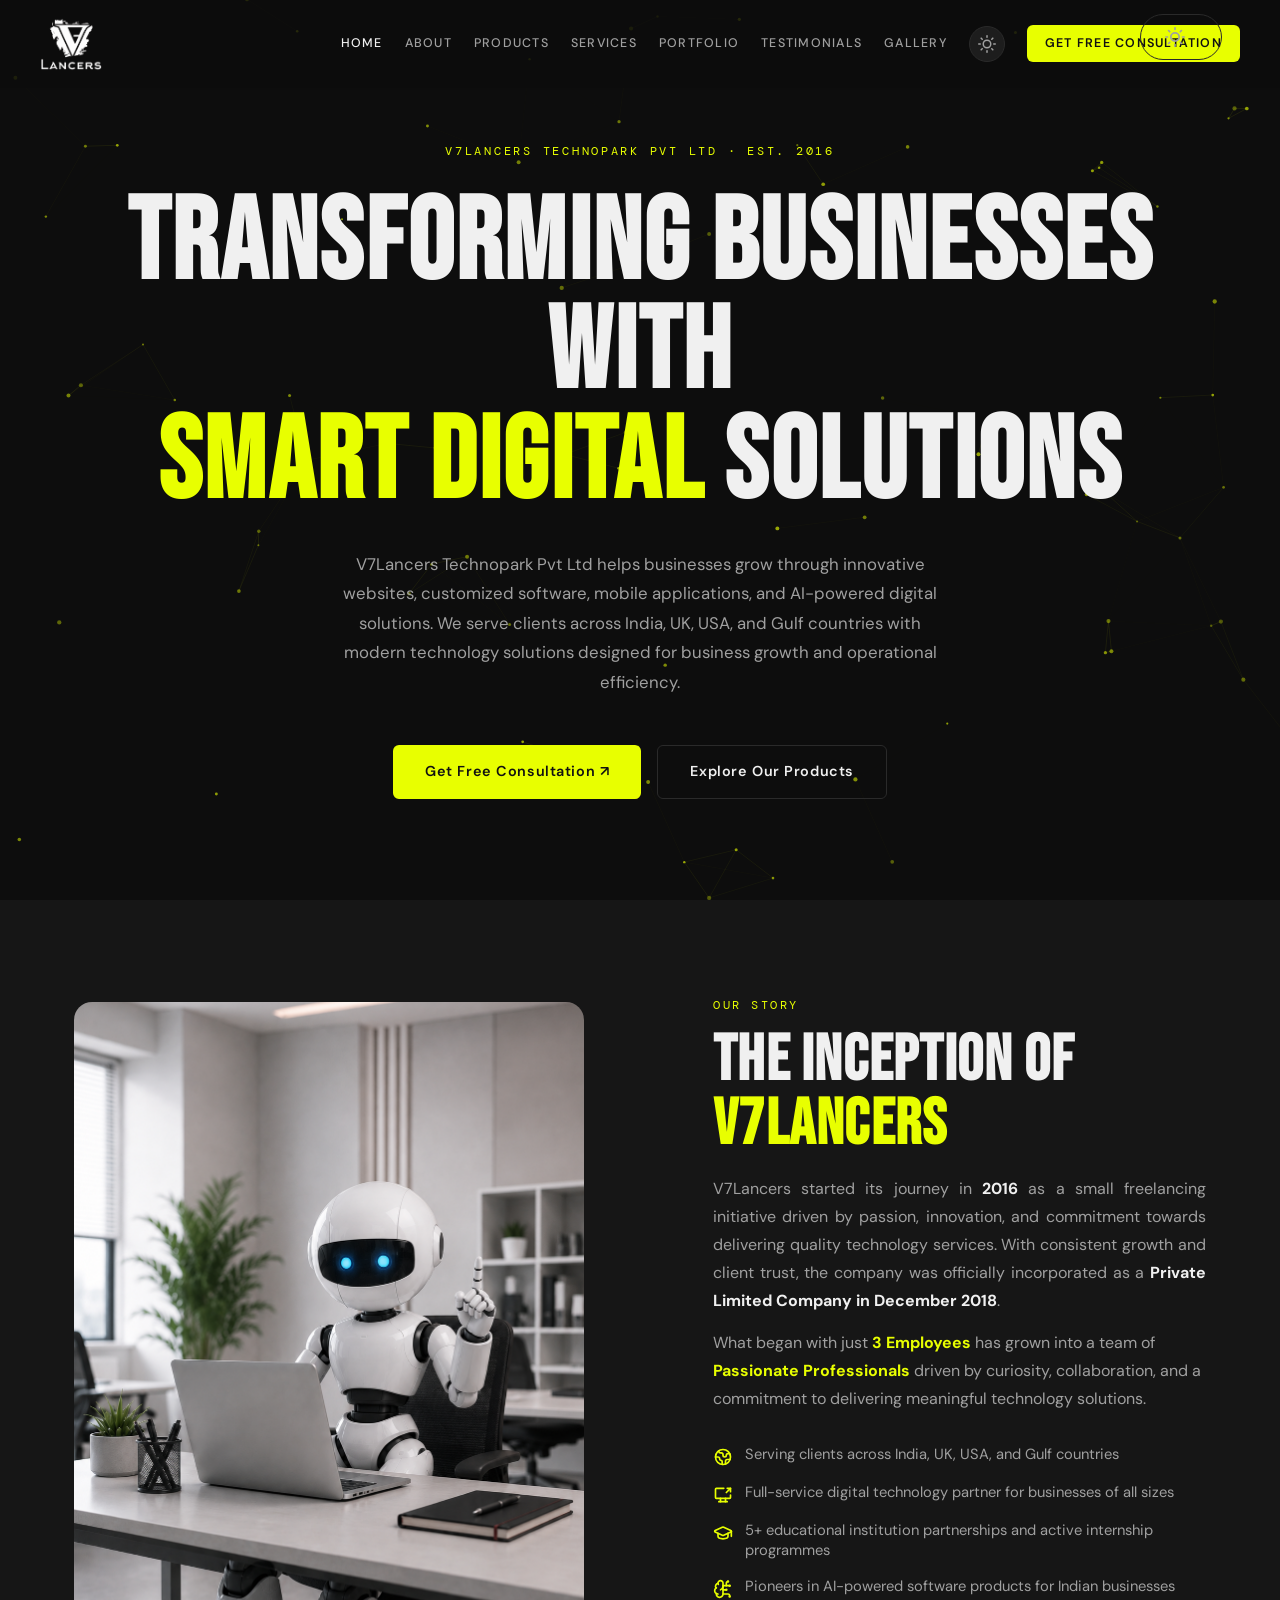
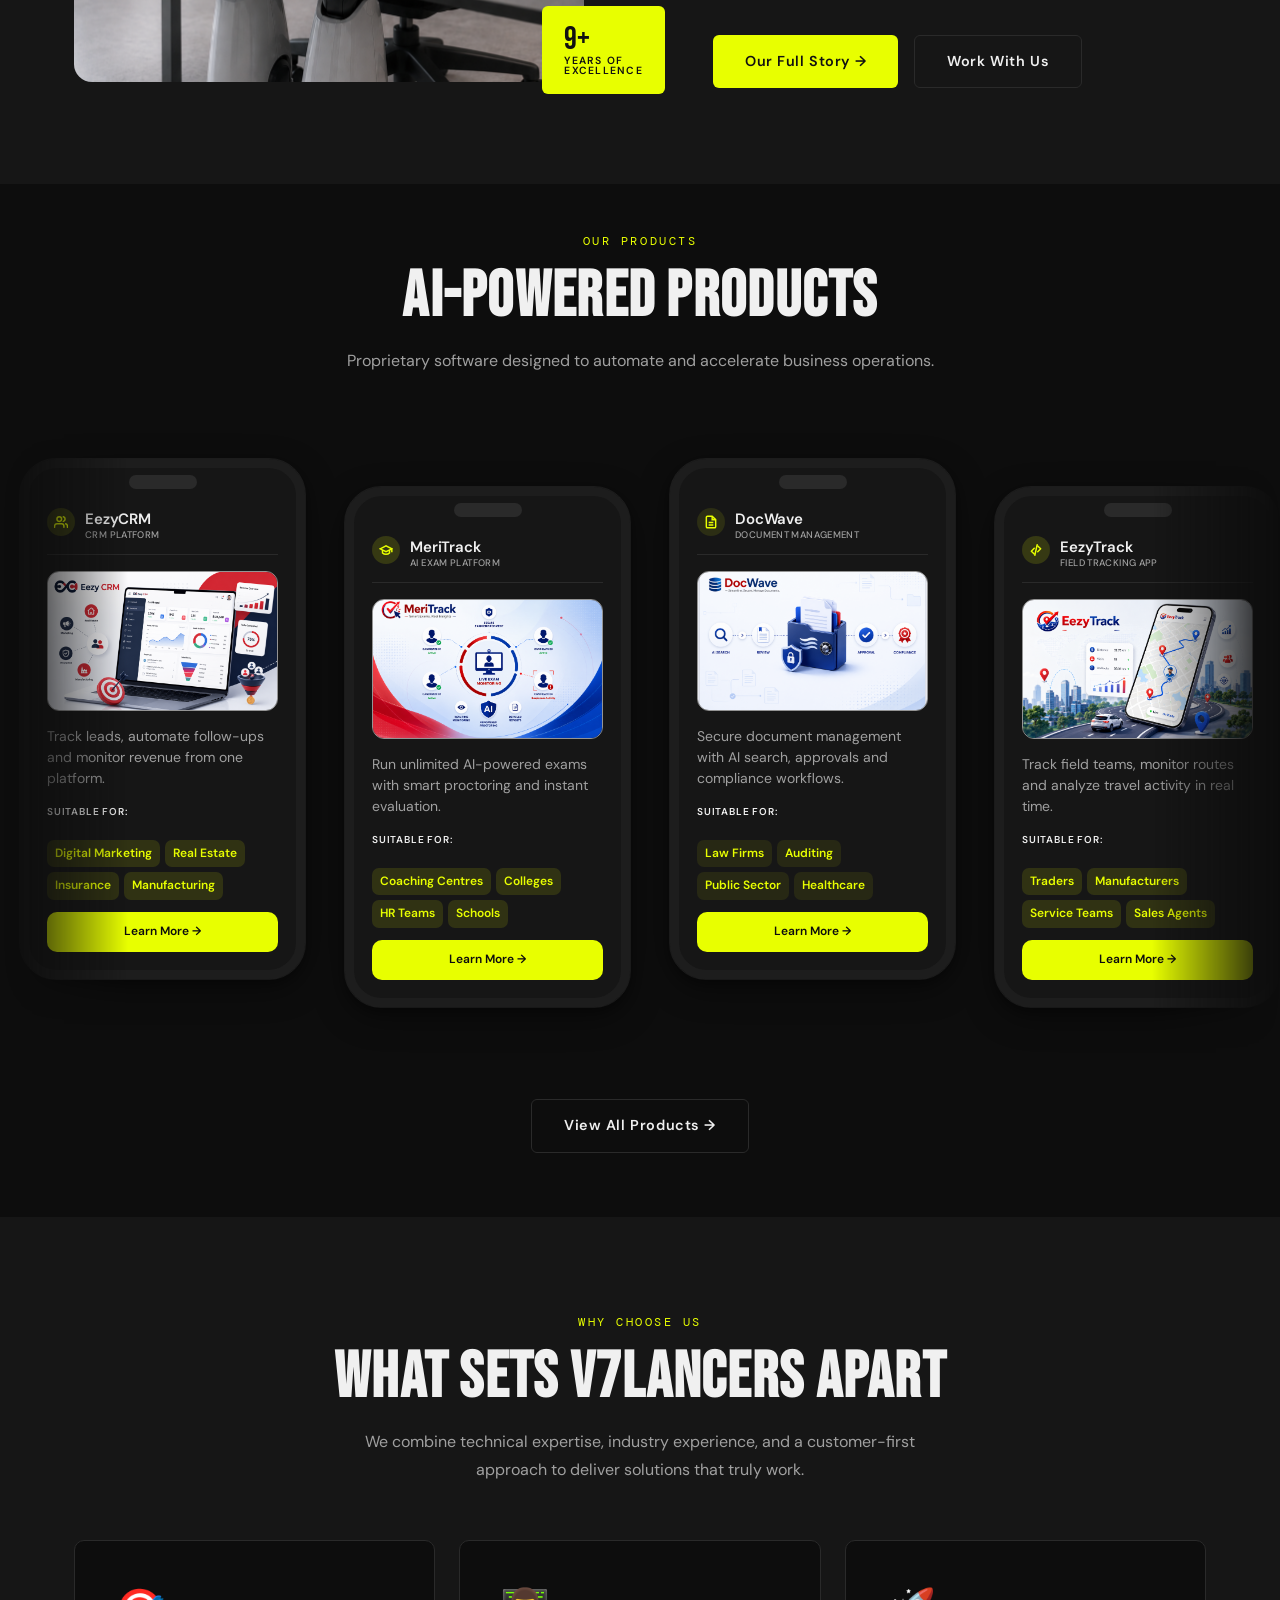
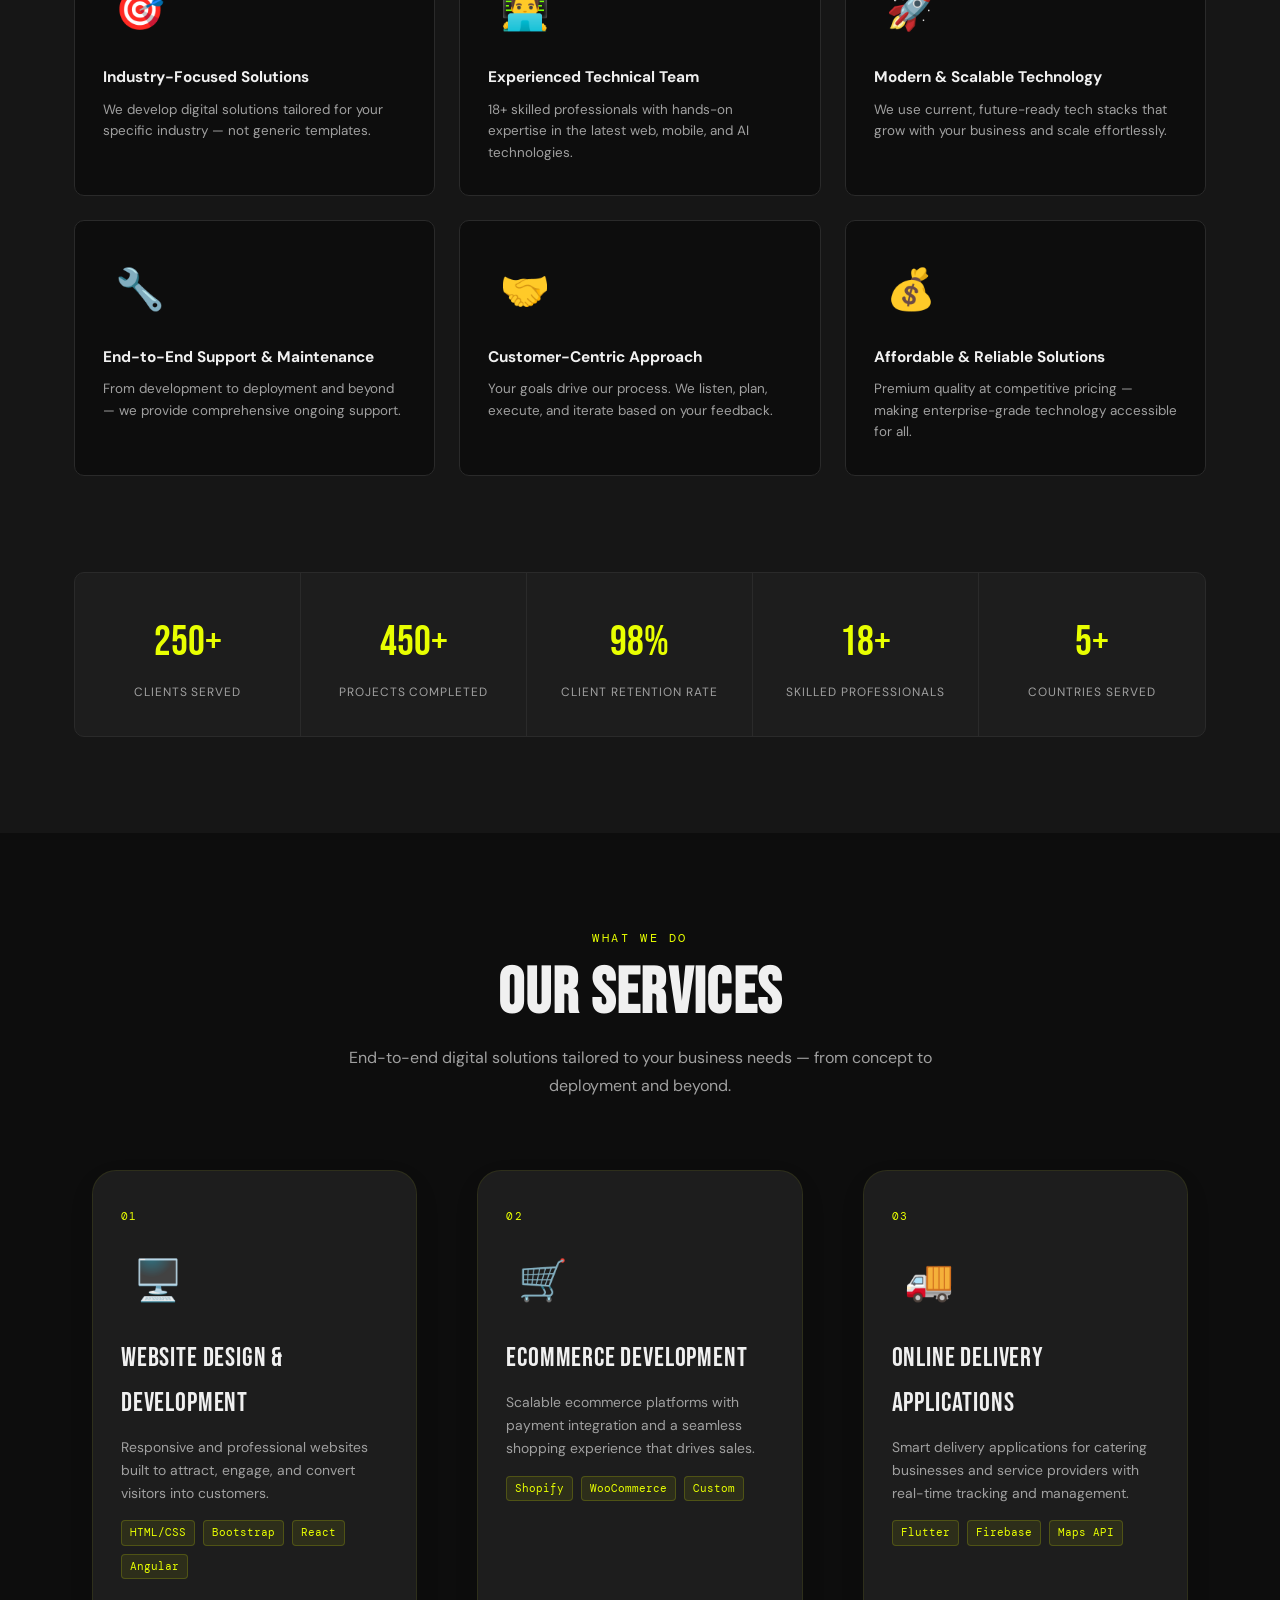
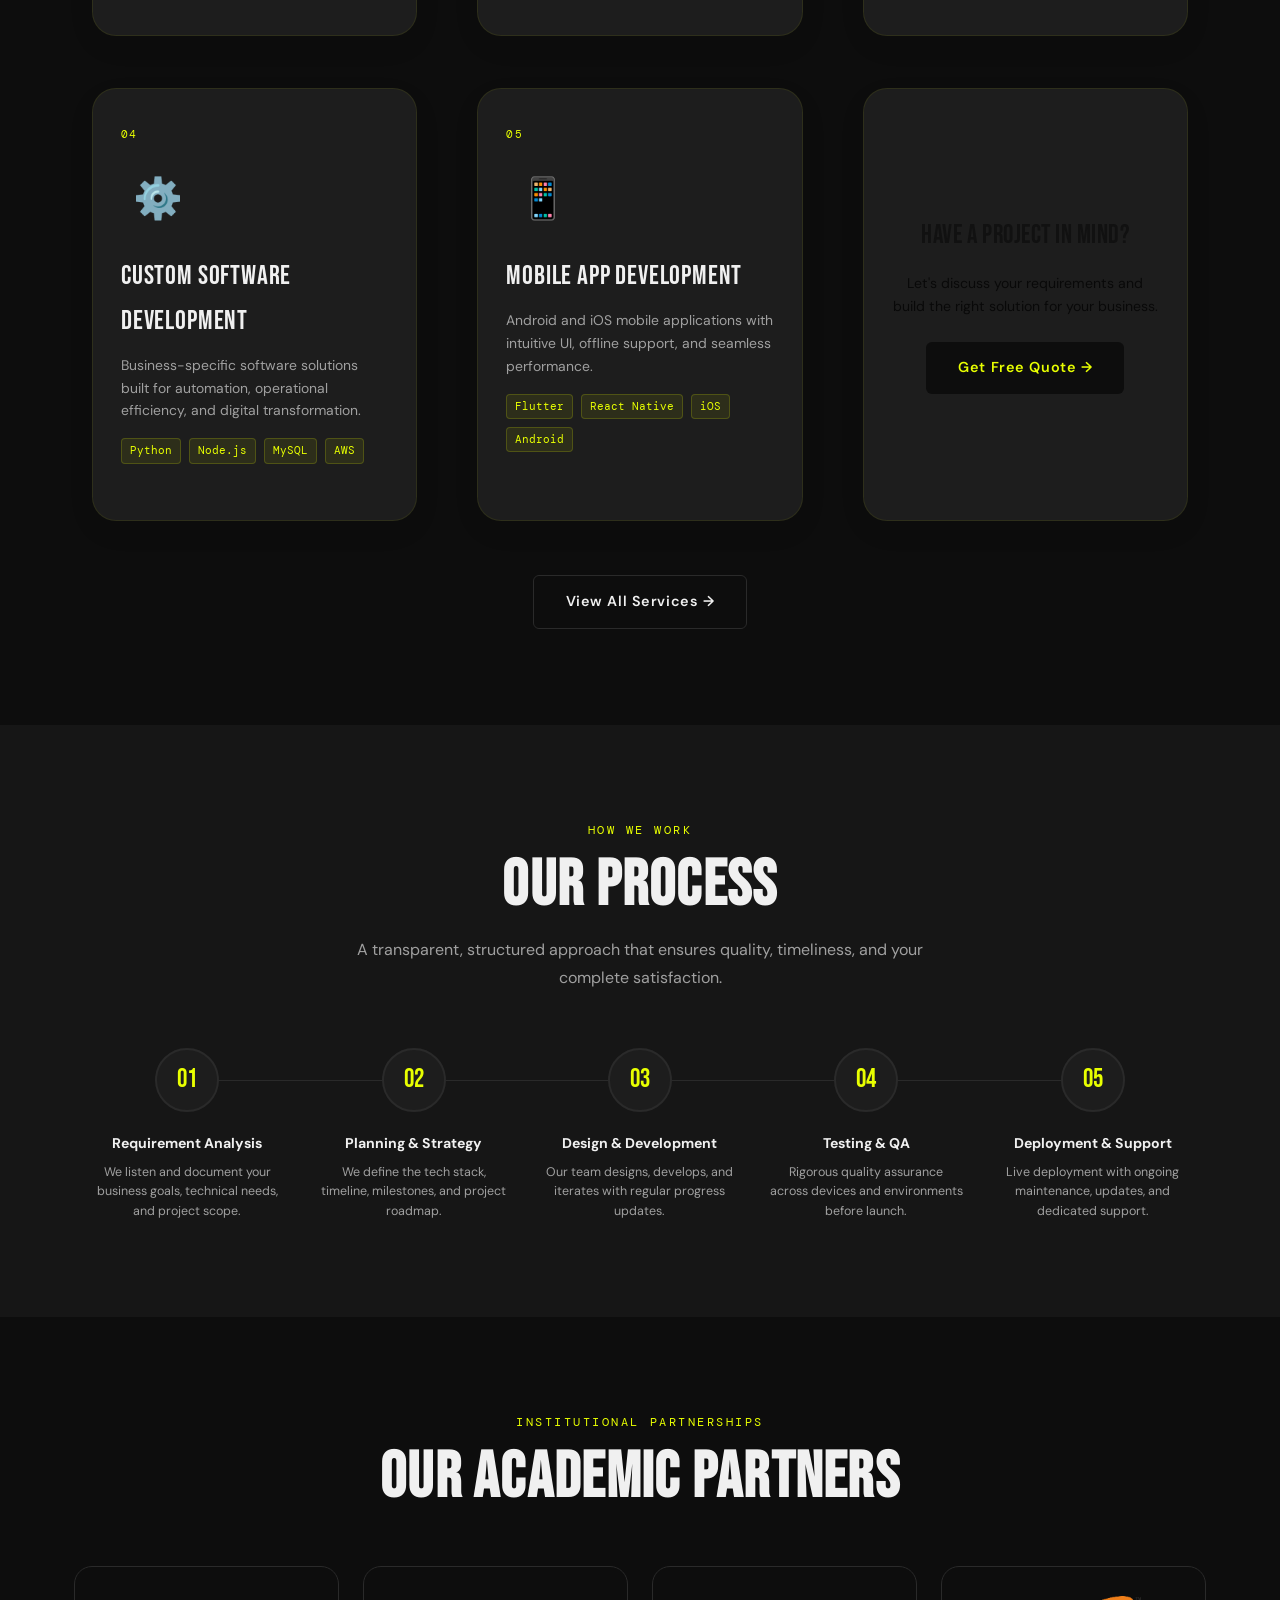
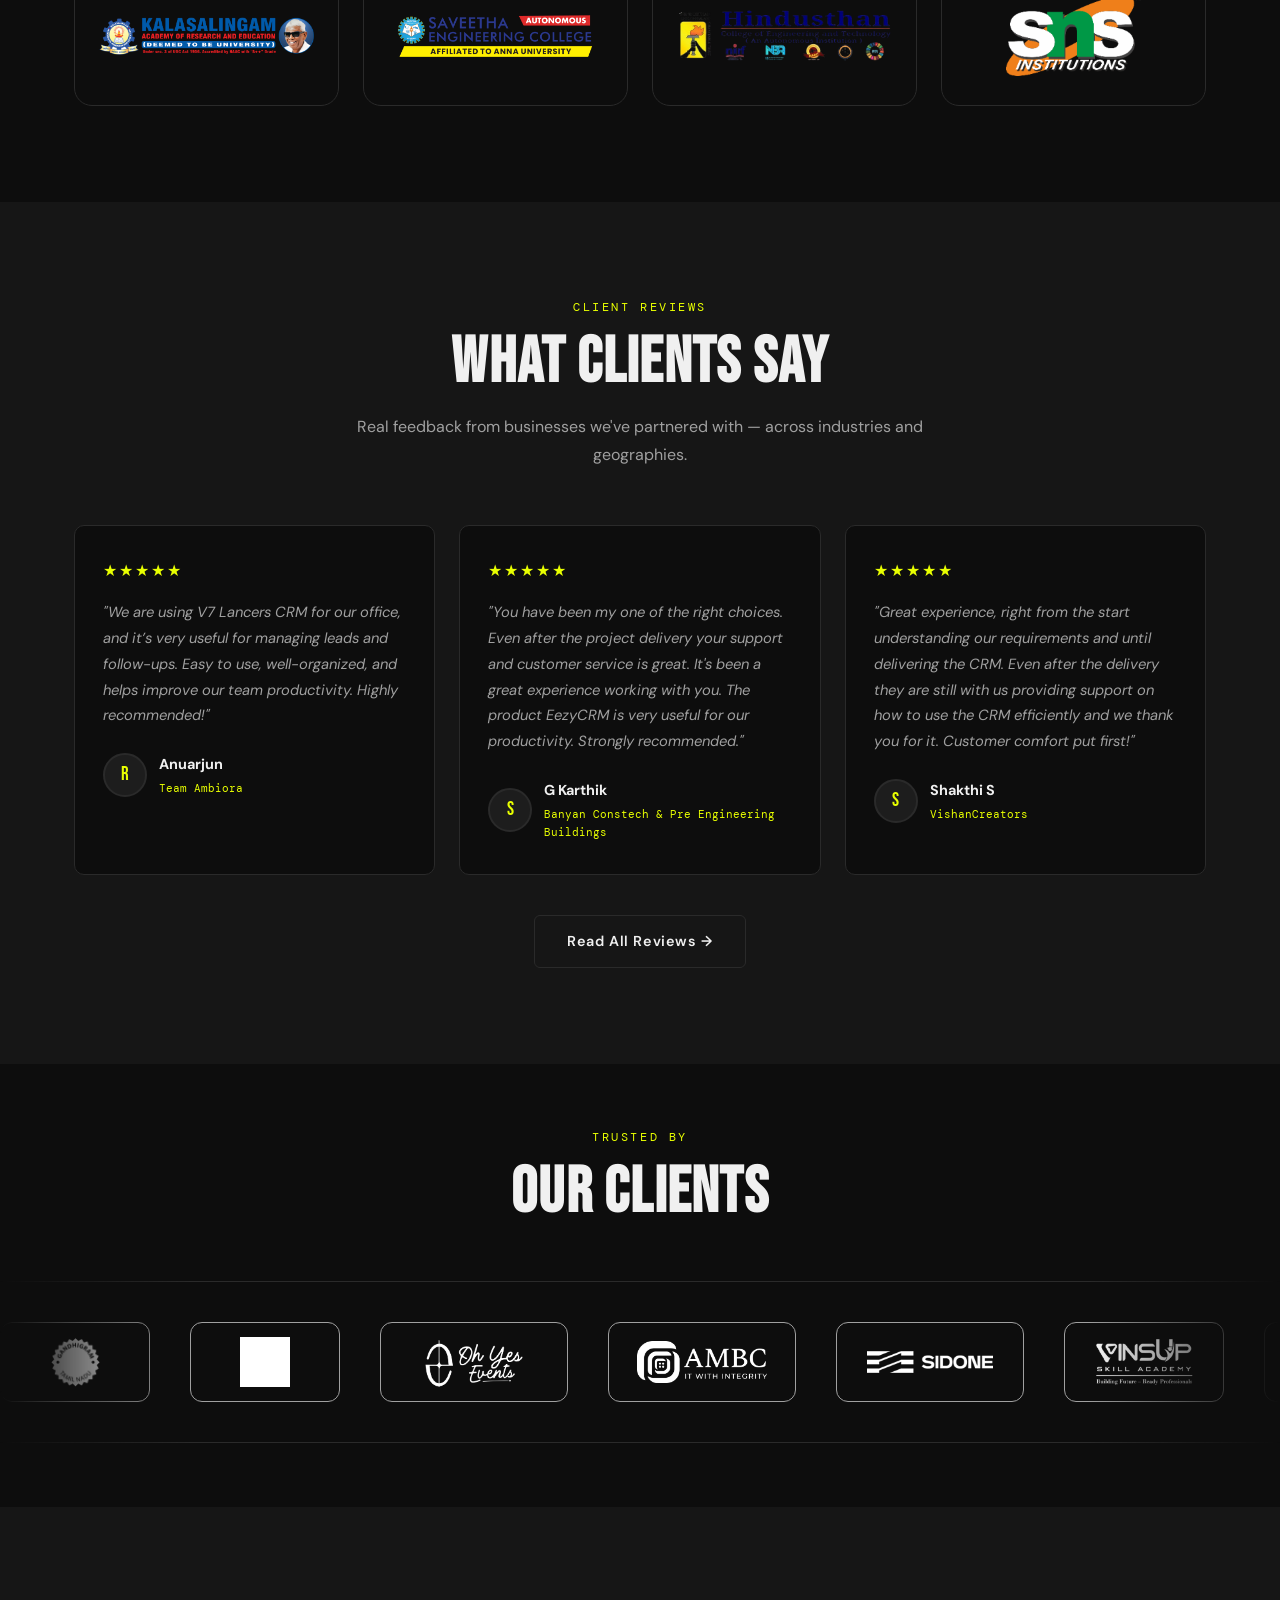
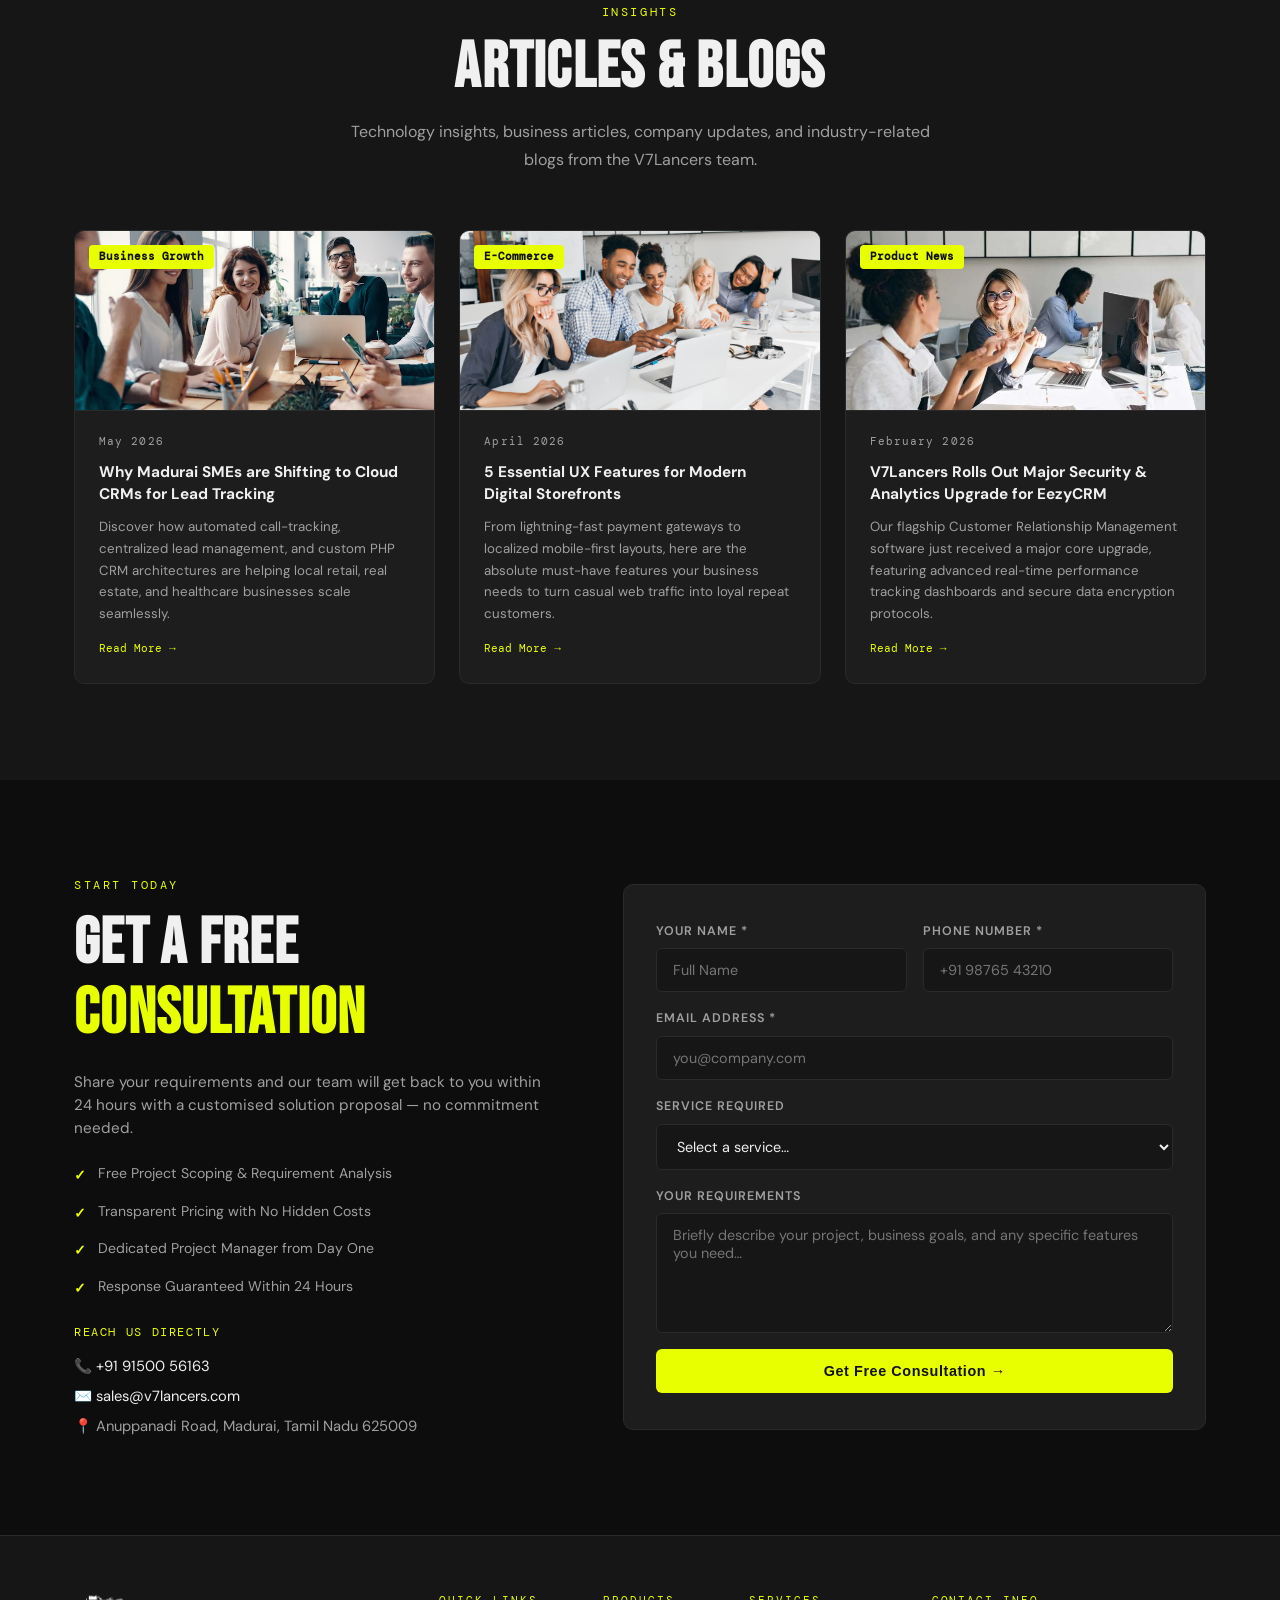
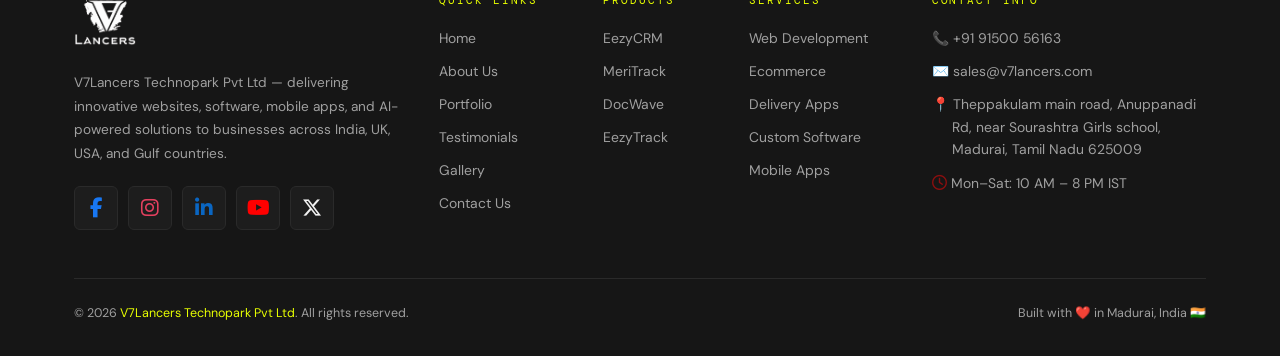
==== index.html @ 17d3d65e "refactor: standardize mobile theme toggle placement and update service feature lists across site pag" ====
<!DOCTYPE html>
<html lang="en" data-theme="dark">

<head>
  <meta charset="UTF-8" />
  <meta name="viewport" content="width=device-width, initial-scale=1.0" />
  <title>V7Lancers Technopark Pvt Ltd — Smart Digital Solutions</title>
  <meta name="description"
    content="V7Lancers Technopark Pvt Ltd helps businesses grow through innovative websites, software, mobile apps, and AI-powered digital solutions across India, UK, USA, and Gulf countries." />
  <link rel="preconnect" href="https://fonts.googleapis.com" />
  <link
    href="https://fonts.googleapis.com/css2?family=Bebas+Neue&family=DM+Sans:wght@300;400;500;600;700&family=DM+Mono:wght@400;500&display=swap"
    rel="stylesheet" />
  <link rel="stylesheet" href="style.css" />
  <link rel="preload" as="image" href="assets/site-logo/logo-dark.png" />
  <link rel="preload" as="image" href="assets/site-logo/logo-light.png" />
  <link rel="stylesheet" href="https://cdnjs.cloudflare.com/ajax/libs/font-awesome/6.7.2/css/all.min.css">
</head>

<body>
  <canvas id="canvas"></canvas>

  <!-- NAV -->
  <nav id="navbar">
    <a href="index.html" class="nav-logo" aria-label="V7Lancers - Home">
      <img class="site-logo light-logo" src="assets/site-logo/logo-dark.png" alt="V7Lancers Logo" width="180"
        height="48" />
      <img class="site-logo dark-logo" src="assets/site-logo/logo-light.png" alt="V7Lancers Logo" width="180"
        height="48" />
    </a>
    <div class="nav-links">
      <a href="index.html">Home</a>
      <a href="about.html">About</a>
      <a href="products.html">Products</a>
      <a href="services.html">Services</a>
      <a href="portfolio.html">Portfolio</a>
      <a href="testimonials.html">Testimonials</a>
      <a href="gallery.html">Gallery</a>
      <button class="theme-toggle" id="themeToggle" aria-label="Toggle theme">
        <svg class="toggle-icon toggle-icon--moon" xmlns="http://www.w3.org/2000/svg" width="18" height="18"
          viewBox="0 0 24 24" fill="none" stroke="currentColor" stroke-width="2" stroke-linecap="round"
          stroke-linejoin="round">
          <path d="M21 12.79A9 9 0 1 1 11.21 3a7 7 0 0 0 9.79 9.79z" />
        </svg>
        <svg class="toggle-icon toggle-icon--sun" xmlns="http://www.w3.org/2000/svg" width="18" height="18"
          viewBox="0 0 24 24" fill="none" stroke="currentColor" stroke-width="2" stroke-linecap="round"
          stroke-linejoin="round">
          <circle cx="12" cy="12" r="5" />
          <line x1="12" y1="1" x2="12" y2="3" />
          <line x1="12" y1="21" x2="12" y2="23" />
          <line x1="4.22" y1="4.22" x2="5.64" y2="5.64" />
          <line x1="18.36" y1="18.36" x2="19.78" y2="19.78" />
          <line x1="1" y1="12" x2="3" y2="12" />
          <line x1="21" y1="12" x2="23" y2="12" />
          <line x1="4.22" y1="19.78" x2="5.64" y2="18.36" />
          <line x1="18.36" y1="5.64" x2="19.78" y2="4.22" />
        </svg>
      </button>
      <a href="contact.html" class="cta">Get Free Consultation</a>
    </div>
    <button class="mobile-theme-toggle" id="mobileThemeToggle" aria-label="Toggle theme">
      <svg class="toggle-icon toggle-icon--sun" xmlns="http://www.w3.org/2000/svg" width="20" height="20" viewBox="0 0 24 24" fill="none" stroke="currentColor" stroke-width="2" stroke-linecap="round" stroke-linejoin="round" aria-hidden="true"><circle cx="12" cy="12" r="5"/><line x1="12" y1="1" x2="12" y2="3"/><line x1="12" y1="21" x2="12" y2="23"/><line x1="4.22" y1="4.22" x2="5.64" y2="5.64"/><line x1="18.36" y1="18.36" x2="19.78" y2="19.78"/><line x1="1" y1="12" x2="3" y2="12"/><line x1="21" y1="12" x2="23" y2="12"/><line x1="4.22" y1="19.78" x2="5.64" y2="18.36"/><line x1="18.36" y1="5.64" x2="19.78" y2="4.22"/></svg>
      <svg class="toggle-icon toggle-icon--moon" xmlns="http://www.w3.org/2000/svg" width="20" height="20" viewBox="0 0 24 24" fill="none" stroke="currentColor" stroke-width="2" stroke-linecap="round" stroke-linejoin="round" aria-hidden="true"><path d="M21 12.79A9 9 0 1 1 11.21 3a7 7 0 0 0 9.79 9.79z"/></svg>
      <span class="mobile-theme-label mobile-theme-label--dark"></span>
      <span class="mobile-theme-label mobile-theme-label--light"></span>
    </button>
    <button class="hamburger" id="hamburger" aria-label="Menu"><span></span><span></span><span></span></button>
  </nav>
  <div class="mobile-menu" id="mobileMenu">
    <a href="index.html" onclick="closeMobile()">Home</a>
    <a href="about.html" onclick="closeMobile()">About</a>
    <a href="products.html" onclick="closeMobile()">Products</a>
    <a href="services.html" onclick="closeMobile()">Services</a>
    <a href="portfolio.html" onclick="closeMobile()">Portfolio</a>
    <a href="testimonials.html" onclick="closeMobile()">Testimonials</a>
    <a href="gallery.html" onclick="closeMobile()">Gallery</a>
    <a href="contact.html" onclick="closeMobile()">Contact</a>
  </div>



  <!-- ══ SECTION 1 — HERO ══════════════════════════════════ -->
  <section id="home-hero">
    <div class="container" style="text-align:center">
      <p class="hero-eyebrow">V7Lancers Technopark Pvt Ltd · Est. 2016</p>
      <h1 class="hero-title">
        <span class="hero-carousel">
          <span class="carousel-item active">
            Transforming Businesses<br>
            with<br>
            <span class="accent-text">Smart Digital </span>Solutions
          </span>

          <span class="carousel-item">
            Delivering Excellence<br>
            Through<br>
            <span class="accent-text">Digital Innovation</span>
          </span>

          <span class="carousel-item">
            Building the Future<br>
            with<br>
            <span class="accent-text">AI Solutions</span>
          </span>
        </span>
      </h1>
      <p class="hero-sub">V7Lancers Technopark Pvt Ltd helps businesses grow through innovative websites, customized
        software, mobile applications, and AI-powered digital solutions. We serve clients across India, UK, USA, and
        Gulf countries with modern technology solutions designed for business growth and operational efficiency.</p>
      <div class="hero-btns">
        <a href="contact.html" class="btn btn-primary">Get Free Consultation ↗</a>
        <a href="products.html" class="btn btn-outline">Explore Our Products</a>
      </div>

    </div>
  </section>

  <!-- ══ SECTION 2 — INCEPTION ═════════════════════════════ -->
  <section id="about-section" style="background:var(--surface)">
    <div class="container">
      <div class="about-grid desktop-only">
        <div class="about-image reveal">
          <div class="about-img-box">
            <img src="assets/home-image.png" alt="V7Lancers Team" class="about-img">
          </div>
          <div class="about-badge">
            <div>9+</div>
            <small>Years of<br />Excellence</small>
          </div>
        </div>
        <div class="about-content-wrap reveal">
          <div class="sec-tag">Our Story</div>
          <h2 class="sec-title">The Inception of<br /><span style="color:var(--accent)">V7Lancers</span></h2>
          <p class="sec-body" style="text-align: justify;">V7Lancers started its journey in <strong
              style="color:var(--text)">2016</strong> as a
            small freelancing initiative driven by passion, innovation, and commitment towards delivering quality
            technology services. With consistent growth and client trust, the company was officially incorporated as a
            <strong style="color:var(--text)">Private Limited Company in December 2018</strong>.
          </p>
          <p class="sec-body" style="margin-top:14px">
            What began with just <strong style="color:var(--accent)">3 Employees</strong>
            has grown into a team of <strong style="color:var(--accent)">Passionate Professionals</strong>
            driven by curiosity, collaboration, and a commitment to delivering meaningful technology solutions.
          </p>
          <div class="check-list" style="margin-top:28px">

            <div class="check-item no-tick">
              <svg xmlns="http://www.w3.org/2000/svg" width="22" height="22" viewBox="0 0 24 24" fill="none"
                stroke="currentColor" stroke-width="2" stroke-linecap="round" stroke-linejoin="round">
                <path stroke="none" d="M0 0h24v24H0z" fill="none" />
                <path d="M20 8h-2a2 2 0 0 0 -2 2a2 2 0 1 1 -4 0v-1a2 2 0 0 0 -2 -2h-1a2 2 0 0 1 -2 -2v-.5" />
                <path d="M3 12h3a2 2 0 0 1 2 2v.5a1.5 1.5 0 0 0 1.5 1.5a1.5 1.5 0 0 1 1.5 1.5v3.25" />
                <path d="M15 20.5v-3.5a2 2 0 0 1 2 -2h3.5" />
                <path d="M3 12a9 9 0 1 0 18 0a9 9 0 1 0 -18 0" />
              </svg>
              <span>Serving clients across India, UK, USA, and Gulf countries</span>
            </div>

            <div class="check-item no-tick">
              <svg xmlns="http://www.w3.org/2000/svg" width="22" height="22" viewBox="0 0 24 24" fill="none"
                stroke="currentColor" stroke-width="2" stroke-linecap="round" stroke-linejoin="round">
                <path stroke="none" d="M0 0h24v24H0z" fill="none" />
                <path d="M21 12v3a1 1 0 0 1 -1 1h-16a1 1 0 0 1 -1 -1v-10a1 1 0 0 1 1 -1h9" />
                <path d="M7 20l10 0" />
                <path d="M9 16l0 4" />
                <path d="M15 16l0 4" />
                <path d="M17 4h4v4" />
                <path d="M16 9l5 -5" />
              </svg>
              <span>Full-service digital technology partner for businesses of all sizes</span>
            </div>

            <div class="check-item no-tick">
              <svg xmlns="http://www.w3.org/2000/svg" width="22" height="22" viewBox="0 0 24 24" fill="none"
                stroke="currentColor" stroke-width="2" stroke-linecap="round" stroke-linejoin="round">
                <path
                  d="M21.42 10.922a1 1 0 0 0-.019-1.838L12.83 5.18a2 2 0 0 0-1.66 0L2.6 9.08a1 1 0 0 0 0 1.832l8.57 3.908a2 2 0 0 0 1.66 0z" />
                <path d="M22 10v6" />
                <path d="M6 12.5V16a6 3 0 0 0 12 0v-3.5" />
              </svg>
              <span>5+ educational institution partnerships and active internship programmes</span>
            </div>

            <div class="check-item  no-tick">
              <svg xmlns="http://www.w3.org/2000/svg" width="22" height="22" viewBox="0 0 24 24" fill="none"
                stroke="currentColor" stroke-width="2" stroke-linecap="round" stroke-linejoin="round">
                <path d="M12 5a3 3 0 1 0-5.997.125 4 4 0 0 0-2.526 5.77 4 4 0 0 0 .556 6.588A4 4 0 1 0 12 18Z" />
                <path d="M9 13a4.5 4.5 0 0 0 3-4" />
                <path d="M6.003 5.125A3 3 0 0 0 6.401 6.5" />
                <path d="M3.477 10.896a4 4 0 0 1 .585-.396" />
                <path d="M6 18a4 4 0 0 1-1.967-.516" />
                <path d="M12 13h4" />
                <path d="M12 18h6a2 2 0 0 1 2 2v1" />
                <path d="M12 8h8" />
                <path d="M16 8V5a2 2 0 0 1 2-2" />
                <circle cx="16" cy="13" r=".5" />
                <circle cx="18" cy="3" r=".5" />
                <circle cx="20" cy="21" r=".5" />
                <circle cx="20" cy="8" r=".5" />
              </svg>
              <span>Pioneers in AI-powered software products for Indian businesses</span>
            </div>

          </div>
          <div style="margin-top:32px;display:flex;gap:16px;flex-wrap:wrap">
            <a href="about.html" class="btn btn-primary">Our Full Story →</a>
            <a href="contact.html" class="btn btn-outline">Work With Us</a>
          </div>
        </div>
      </div>


    </div>
  </section>

  <!-- ══ SECTION 3 — PRODUCTS ══════════════════════════════ -->
  <style>
    .ps-section {
      padding: 48px 0 64px;
      overflow: hidden;
      position: relative;
      background: transparent;
      font-family: var(--font-sans);
    }

    .ps-header {
      text-align: center;
      margin-bottom: 32px;
      padding: 0 24px;
    }

    .ps-tag {
      display: inline-block;
      font-size: 11px;
      font-weight: 500;
      letter-spacing: 0.12em;
      text-transform: uppercase;
      color: var(--color-text-secondary);
      border: 0.5px solid var(--color-border-secondary);
      padding: 4px 12px;
      border-radius: 20px;
      margin-bottom: 14px;
    }

    .ps-title {
      font-size: 28px;
      font-weight: 500;
      color: var(--color-text-primary);
      margin: 0 0 10px;
      letter-spacing: -0.02em;
    }

    .ps-subtitle {
      font-size: 15px;
      color: var(--color-text-secondary);
      margin: 0;
      line-height: 1.6;
    }

    .ps-product-preview {
      width: 100%;
      height: 140px;
      border-radius: 12px;
      overflow: hidden;
      margin-bottom: 5px;
      border: 1px solid #949494;
    }

    .ps-product-preview img {
      width: 100%;
      height: 100%;
      object-fit: cover;
      display: block;
    }

    .ps-product-tagline {
      font-size: 14px;
      line-height: 1.5;
      color: var(--muted);
      margin: 0 0 5px;
    }

    .ps-suitable-for {
      font-size: 10px;
      text-transform: uppercase;
      letter-spacing: .08em;
      color: var(--text);
      margin-bottom: 5px;
      font-weight: 600;
    }

    .ps-track-wrapper {
      overflow: hidden;
      position: relative;
      padding: 28px 0 80px;
      mask-image: linear-gradient(to right, transparent, white 10%, white 90%, transparent);
      -webkit-mask-image: linear-gradient(to right, transparent, white 10%, white 90%, transparent);
    }

    .ps-track {
      display: flex;
      align-items: flex-start;
      width: max-content;
      will-change: transform;
      animation: psScroll 60s linear infinite;
      transform: translateZ(0);
      backface-visibility: hidden;
    }

    .ps-track:hover {
      animation-play-state: paused;
    }

    @keyframes psScroll {
      from {
        transform: translateX(0);
      }

      to {
        transform: translateX(-50%);
      }
    }

    .ps-card {
      flex: 0 0 285px;
      width: 285px;
      height: 520px;
      margin: 0 20px;
      background: #1d1d1d;
      border: 9px solid #1d1d1d;
      border-radius: 36px;
      position: relative;
      overflow: hidden;
      cursor: pointer;
      box-sizing: border-box;
      display: flex;
      flex-direction: column;
      outline: 1px solid rgba(255, 255, 255, 0.07);
      box-shadow: 0 10px 32px rgba(0, 0, 0, 0.4), 0 4px 12px rgba(0, 0, 0, 0.3);
      --y-offset: 0px;
      transform: translateY(var(--y-offset)) scale(1);
      transition: transform 0.4s cubic-bezier(0.25, 1, 0.5, 1), box-shadow 0.4s ease, opacity 0.4s ease;
    }

    .ps-card:nth-child(even) {
      --y-offset: 28px;
    }

    .ps-track:hover .ps-card {
      opacity: 0.6;
    }

    .ps-track:hover .ps-card:hover {
      opacity: 1;
      transform: translateY(calc(var(--y-offset) - 12px)) scale(1.03);
      box-shadow: 0 20px 48px rgba(0, 0, 0, 0.6), 0 8px 20px rgba(0, 0, 0, 0.3);
      z-index: 10;
    }

    .ps-phone-island {
      position: absolute;
      top: 7px;
      left: 50%;
      transform: translateX(-50%);
      width: 68px;
      height: 14px;
      background: #2a2a2a;
      border-radius: 20px;
      z-index: 10;
    }

    .ps-screen {
      position: absolute;
      top: 0;
      left: 0;
      right: 0;
      bottom: 0;
      background: #161616;
      border-radius: 27px;
      padding: 32px 18px 18px;
      display: flex;
      flex-direction: column;
      justify-content: space-between;
      overflow: hidden;
    }

    .ps-screen-header {
      display: flex;
      align-items: center;
      gap: 10px;
      border-bottom: 1px solid #2a2a2a;
      padding-bottom: 10px;
    }

    .ps-screen-logo {
      width: 28px;
      height: 28px;
      border-radius: 50%;
      display: flex;
      align-items: center;
      justify-content: center;
      flex-shrink: 0;
    }

    .ps-screen-logo.is-crm {
      background: rgba(232, 255, 0, 0.15);
      color: #e8ff00;
    }

    .ps-screen-logo.is-exam {
      background: rgba(232, 255, 0, 0.15);
      color: #e8ff00;
    }

    .ps-screen-logo.is-doc {
      background: rgba(232, 255, 0, 0.1);
      color: #e8ff00;
    }

    .ps-screen-title-area {
      display: flex;
      flex-direction: column;
      text-align: left;
      margin-top: 10px;
    }

    .ps-screen-title {
      font-size: 15px;
      font-weight: 600;
      color: #f0f0f0;
      line-height: 1.2;
      letter-spacing: -0.01em;
    }

    .ps-screen-label {
      font-size: 9.5px;
      color: #a0a0a0;
      font-weight: 500;
      text-transform: uppercase;
      letter-spacing: 0.04em;
    }

    .ps-screen-body {
      flex: 1;
      display: flex;
      flex-direction: column;
      justify-content: flex-start;
      gap: 10px;
      margin: 16px 0 10px;
    }

    .ps-ui-snippet {
      background: #1d1d1d;
      border: 1px solid #2a2a2a;
      border-radius: 14px;
      padding: 14px;
      box-shadow: 0 2px 8px rgba(0, 0, 0, 0.2);
      text-align: left;
    }

    .ps-screen-desc {
      font-size: 13.5px;
      line-height: 1.6;
      color: #a0a0a0;
      margin: 0;
    }

    .ps-screen-tags {
      display: flex;
      flex-wrap: wrap;
      gap: 5px;
      margin-top: auto;
    }

    .ps-screen-tag {
      font-size: 12px;
      font-weight: 600;
      padding: 4px 8px;
      border-radius: 7px;
      white-space: nowrap;
    }

    .ps-screen-tag.is-crm {
      background: rgba(232, 255, 0, 0.12);
      color: #e8ff00;
    }

    .ps-screen-tag.is-exam {
      background: rgba(232, 255, 0, 0.12);
      color: #e8ff00;
    }

    .ps-screen-tag.is-doc {
      background: rgba(232, 255, 0, 0.08);
      color: #e8ff00;
    }

    .ps-screen-btn {
      display: flex;
      align-items: center;
      justify-content: center;
      gap: 4px;
      width: 100%;
      padding: 10px;
      border-radius: 10px;
      font-size: 12px;
      font-weight: 600;
      text-decoration: none;
      transition: background 0.2s;
      margin-top: 2px;
    }

    .ps-screen-btn.is-crm {
      background: #e8ff00;
      color: #0d0d0d;
    }

    .ps-screen-btn.is-crm:hover {
      background: #d4e900;
    }

    .ps-screen-btn.is-exam {
      background: #e8ff00;
      color: #0d0d0d;
    }

    .ps-screen-btn.is-exam:hover {
      background: #e8ff00;
      ;
    }

    .ps-screen-btn.is-doc {
      background: #e8ff00;
      color: #0d0d0d;
    }

    .ps-screen-btn.is-doc:hover {
      background: #d4e900;
    }

    .ps-footer {
      text-align: center;
      padding-top: 8px;
    }

    .ps-view-btn {
      display: inline-block;
      font-size: 13px;
      font-weight: 500;
      color: var(--color-text-secondary);
      border: 0.5px solid var(--color-border-secondary);
      padding: 9px 22px;
      border-radius: 20px;
      cursor: pointer;
      text-decoration: none;
      transition: color 0.2s, border-color 0.2s;
    }

    .ps-view-btn:hover {
      color: var(--color-text-primary);
      border-color: var(--color-border-primary);
    }

    [data-theme="light"] .ps-card {
      background: #ffffff;
      border-color: #ffffff;
      outline: 1px solid rgba(0, 0, 0, 0.06);
      box-shadow: 0 10px 32px rgba(0, 0, 0, 0.08), 0 4px 12px rgba(0, 0, 0, 0.04);
    }

    [data-theme="light"] .ps-track:hover .ps-card:hover {
      box-shadow: 0 20px 48px rgba(0, 0, 0, 0.14), 0 8px 20px rgba(0, 0, 0, 0.06);
    }

    [data-theme="light"] .ps-phone-island {
      background: #d2d2d7;
    }

    [data-theme="light"] .ps-screen {
      background: #f5f5f7;
    }

    [data-theme="light"] .ps-screen-header {
      border-bottom-color: #d2d2d7;
    }

    [data-theme="light"] .ps-screen-logo.is-crm {
      background: rgba(139, 0, 4, 0.1);
      color: #8b0004;
    }

    [data-theme="light"] .ps-screen-logo.is-exam {
      background: rgba(198, 40, 40, 0.1);
      color: #c62828;
    }

    [data-theme="light"] .ps-screen-logo.is-doc {
      background: rgba(139, 0, 4, 0.08);
      color: #8b0004;
    }

    [data-theme="light"] .ps-screen-title {
      color: #0d0d0e;
    }

    [data-theme="light"] .ps-screen-label {
      color: #48484c;
    }

    [data-theme="light"] .ps-ui-snippet {
      background: #ffffff;
      border-color: #d2d2d7;
      box-shadow: 0 2px 8px rgba(0, 0, 0, 0.04);
    }

    [data-theme="light"] .ps-screen-desc {
      color: #48484c;
    }

    [data-theme="light"] .ps-screen-tag.is-crm {
      background: rgba(139, 0, 4, 0.08);
      color: #8b0004;
    }

    [data-theme="light"] .ps-screen-tag.is-exam {
      background: rgba(198, 40, 40, 0.08);
      color: #c62828;
    }

    [data-theme="light"] .ps-screen-tag.is-doc {
      background: rgba(139, 0, 4, 0.06);
      color: #8b0004;
    }

    [data-theme="light"] .ps-screen-btn.is-crm {
      background: #8b0004;
      color: #ffffff;
    }

    [data-theme="light"] .ps-screen-btn.is-crm:hover {
      background: #6e0003;
    }

    [data-theme="light"] .ps-screen-btn.is-exam {
      background: #c62828;
      color: #ffffff;
    }

    [data-theme="light"] .ps-screen-btn.is-exam:hover {
      background: #b71c1c;
    }

    [data-theme="light"] .ps-screen-btn.is-doc {
      background: #8b0004;
      color: #ffffff;
    }

    [data-theme="light"] .ps-screen-btn.is-doc:hover {
      background: #6e0003;
    }
  </style>

  <section class="ps-section" id="products-section">
    <h2 class="sr-only">AI-powered product showcase featuring EezyCRM, MeriTrack, and DocWave</h2>

    <div class="sec-header-center reveal">
      <div class="sec-tag">Our Products</div>
      <h2 class="sec-title">AI-Powered Products</h2>
      <p class="sec-body">Proprietary software designed to automate and accelerate business operations.</p>
    </div>

    <div class="ps-track-wrapper desktop-only">
      <div class="ps-track" id="psTrack">

        <div class="ps-card">
          <div class="ps-phone-island"></div>
          <div class="ps-screen">
            <div class="ps-screen-header">
              <div class="ps-screen-logo is-crm">
                <svg width="14" height="14" viewBox="0 0 24 24" fill="none" stroke="currentColor" stroke-width="2.5"
                  stroke-linecap="round">
                  <path d="M17 21v-2a4 4 0 0 0-4-4H5a4 4 0 0 0-4 4v2" />
                  <circle cx="9" cy="7" r="4" />
                  <path d="M23 21v-2a4 4 0 0 0-3-3.87M16 3.13a4 4 0 0 1 0 7.75" />
                </svg>
              </div>
              <div class="ps-screen-title-area">
                <span class="ps-screen-title">EezyCRM</span>
                <span class="ps-screen-label">CRM Platform</span>
              </div>
            </div>
            <div class="ps-screen-body">
              <div class="ps-product-preview">
                <img src="assets/home-product/eezycrm-dashboard.png" alt="EezyCRM Dashboard">
              </div>

              <p class="ps-product-tagline">
                Track leads, automate follow-ups and monitor revenue from one platform. </p>

              <div class="ps-suitable-for">
                <span>Suitable For:</span>
              </div>
              <div class="ps-screen-tags">
                <span class="ps-screen-tag is-crm">Digital Marketing</span>
                <span class="ps-screen-tag is-crm">Real Estate</span>
                <span class="ps-screen-tag is-crm">Insurance</span>
                <span class="ps-screen-tag is-crm">Manufacturing</span>
              </div>
            </div>
            <a href="products.html" class="ps-screen-btn is-crm">Learn More →</a>
          </div>
        </div>

        <div class="ps-card">
          <div class="ps-phone-island"></div>
          <div class="ps-screen">
            <div class="ps-screen-header">
              <div class="ps-screen-logo is-exam">
                <svg width="14" height="14" viewBox="0 0 24 24" fill="none" stroke="currentColor" stroke-width="2.5">
                  <path d="M22 10v6M2 10l10-5 10 5-10 5z" />
                  <path d="M6 12v5c3 3 9 3 12 0v-5" />
                </svg>
              </div>
              <div class="ps-screen-title-area">
                <span class="ps-screen-title">MeriTrack</span>
                <span class="ps-screen-label">AI Exam Platform</span>
              </div>
            </div>
            <div class="ps-screen-body">

              <div class="ps-product-preview">
                <img src="assets/home-product/meritrack-dashboard.png" alt="MeriTrack Dashboard">
              </div>

              <p class="ps-product-tagline">
                Run unlimited AI-powered exams with smart proctoring and instant evaluation.
              </p>

              <div class="ps-suitable-for">Suitable For:</div>

              <div class="ps-screen-tags">
                <span class="ps-screen-tag is-exam">Coaching Centres</span>
                <span class="ps-screen-tag is-exam">Colleges</span>
                <span class="ps-screen-tag is-exam">HR Teams</span>
                <span class="ps-screen-tag is-exam">Schools</span>

              </div>

            </div>
            <a href="products.html" class="ps-screen-btn is-exam">Learn More →</a>
          </div>
        </div>

        <div class="ps-card">
          <div class="ps-phone-island"></div>
          <div class="ps-screen">
            <div class="ps-screen-header">
              <div class="ps-screen-logo is-doc">
                <svg width="14" height="14" viewBox="0 0 24 24" fill="none" stroke="currentColor" stroke-width="2.5">
                  <path d="M14 2H6a2 2 0 0 0-2 2v16a2 2 0 0 0 2 2h12a2 2 0 0 0 2-2V8z" />
                  <polyline points="14 2 14 8 20 8" />
                  <line x1="16" y1="13" x2="8" y2="13" />
                  <line x1="16" y1="17" x2="8" y2="17" />
                </svg>
              </div>
              <div class="ps-screen-title-area">
                <span class="ps-screen-title">DocWave</span>
                <span class="ps-screen-label">Document Management</span>
              </div>
            </div>
            <div class="ps-screen-body">

              <div class="ps-product-preview">
                <img src="assets/home-product/docwave-dashboard.png" alt="DocWave Dashboard">
              </div>

              <p class="ps-product-tagline">
                Secure document management with AI search, approvals and compliance workflows.
              </p>

              <div class="ps-suitable-for">Suitable For:</div>

              <div class="ps-screen-tags">
                <span class="ps-screen-tag is-doc">Law Firms</span>
                <span class="ps-screen-tag is-doc">Auditing</span>
                <span class="ps-screen-tag is-doc">Public Sector</span>
                <span class="ps-screen-tag is-doc">Healthcare</span>
              </div>

            </div>
            <a href="products.html" class="ps-screen-btn is-doc">Learn More →</a>
          </div>
        </div>

        <div class="ps-card">
          <div class="ps-phone-island"></div>
          <div class="ps-screen">
            <div class="ps-screen-header">
              <div class="ps-screen-logo is-exam">
                <svg width="14" height="14" viewBox="0 0 24 24" fill="none" stroke="currentColor" stroke-width="2.5"
                  stroke-linecap="round" stroke-linejoin="round">
                  <path d="M9 19l-5-5 5-5"></path>
                  <path d="M15 5l5 5-5 5"></path>
                  <path d="M14 3l-4 18"></path>
                </svg>
              </div>
              <div class="ps-screen-title-area">
                <span class="ps-screen-title">EezyTrack</span>
                <span class="ps-screen-label">Field Tracking App</span>
              </div>
            </div>
            <div class="ps-screen-body">

              <div class="ps-product-preview">
                <img src="assets/home-product/eezytrack-dashboard.png" alt="EezyTrack Dashboard">

              </div>

              <p class="ps-product-tagline">
                Track field teams, monitor routes and analyze travel activity in real time.

              </p>

              <div class="ps-suitable-for">Suitable For:</div>

              <div class="ps-screen-tags">
                <span class="ps-screen-tag is-exam">Traders</span>
                <span class="ps-screen-tag is-exam">Manufacturers</span>
                <span class="ps-screen-tag is-exam">Service Teams</span>
                <span class="ps-screen-tag is-exam">Sales Agents</span>
              </div>

            </div>
            <a href="products.html" class="ps-screen-btn is-exam">Learn More →</a>
          </div>
        </div>

      </div>
    </div>

    <div style="text-align:center;margin-top:40px">
      <a href="products.html" class="btn btn-outline">View All Products →</a>
    </div>

  </section>

  <script>
    (function () {
      const track = document.getElementById("psTrack");
      if (!track || window.innerWidth <= 768) return;

      track.innerHTML += track.innerHTML;
    })();
  </script>

  <!-- ══ SECTION 4 — WHY V7LANCERS ════════════════════════ -->
  <section id="why-us" class="desktop-only" style="background:var(--surface)">
    <div class="container">
      <div class="sec-header-center reveal">
        <div class="sec-tag">Why Choose Us</div>
        <h2 class="sec-title">What Sets V7Lancers Apart</h2>
        <p class="sec-body">We combine technical expertise, industry experience, and a customer-first approach to
          deliver solutions that truly work.</p>
      </div>
      <div class="why-grid">
        <div class="why-card reveal">
          <div class="why-icon">🎯</div>
          <div class="why-title">Industry-Focused Solutions</div>
          <p class="why-desc">We develop digital solutions tailored for your specific industry — not generic templates.
          </p>
        </div>
        <div class="why-card reveal">
          <div class="why-icon">👨‍💻</div>
          <div class="why-title">Experienced Technical Team</div>
          <p class="why-desc">18+ skilled professionals with hands-on expertise in the latest web, mobile, and AI
            technologies.</p>
        </div>
        <div class="why-card reveal">
          <div class="why-icon">🚀</div>
          <div class="why-title">Modern &amp; Scalable Technology</div>
          <p class="why-desc">We use current, future-ready tech stacks that grow with your business and scale
            effortlessly.</p>
        </div>
        <div class="why-card reveal">
          <div class="why-icon">🔧</div>
          <div class="why-title">End-to-End Support &amp; Maintenance</div>
          <p class="why-desc">From development to deployment and beyond — we provide comprehensive ongoing support.</p>
        </div>
        <div class="why-card reveal">
          <div class="why-icon">🤝</div>
          <div class="why-title">Customer-Centric Approach</div>
          <p class="why-desc">Your goals drive our process. We listen, plan, execute, and iterate based on your
            feedback.</p>
        </div>
        <div class="why-card reveal">
          <div class="why-icon">💰</div>
          <div class="why-title">Affordable &amp; Reliable Solutions</div>
          <p class="why-desc">Premium quality at competitive pricing — making enterprise-grade technology accessible for
            all.</p>
        </div>
      </div>
    </div>
  </section>

  <!-- ══ SECTION 5 — STATS ══════════════════════════════════ -->
  <section class="stats-section desktop-only" style="background:var(--surface);padding-top:0">
    <div class="container" style="padding-top:0;padding-bottom:0">
      <div class="stats-band reveal">
        <div class="stat-band-item">
          <div class="stat-band-num">250+</div>
          <div class="stat-band-label">Clients Served</div>
        </div>
        <div class="stat-band-item">
          <div class="stat-band-num">450+</div>
          <div class="stat-band-label">Projects Completed</div>
        </div>
        <div class="stat-band-item">
          <div class="stat-band-num">98%</div>
          <div class="stat-band-label">Client Retention Rate</div>
        </div>
        <div class="stat-band-item">
          <div class="stat-band-num">18+</div>
          <div class="stat-band-label">Skilled Professionals</div>
        </div>
        <div class="stat-band-item">
          <div class="stat-band-num">5+</div>
          <div class="stat-band-label">Countries Served</div>
        </div>
      </div>
    </div>
  </section>

  <!-- ══ SECTION 6 — SERVICES ══════════════════════════════ -->
  <section id="services" style="background:var(--bg)">
    <div class="container">
      <div class="sec-header-center reveal desktop-only">
        <div class="sec-tag">What We Do</div>
        <h2 class="sec-title">Our Services</h2>
        <p class="sec-body">End-to-end digital solutions tailored to your business needs — from concept to deployment
          and beyond.</p>
      </div>
      <div class="services-grid desktop-only">
        <a href="services.html" class="service-card reveal">
          <div class="service-num">01</div>
          <div class="service-icon">🖥️</div>
          <div class="service-name">Website Design &amp; Development</div>
          <p class="service-desc">Responsive and professional websites built to attract, engage, and convert visitors
            into customers.</p>
          <div class="service-tech"><span class="tech-tag">HTML/CSS</span><span class="tech-tag">Bootstrap</span><span
              class="tech-tag">React</span><span class="tech-tag">Angular</span></div>
        </a>
        <a href="services.html" class="service-card reveal">
          <div class="service-num">02</div>
          <div class="service-icon">🛒</div>
          <div class="service-name">Ecommerce Development</div>
          <p class="service-desc">Scalable ecommerce platforms with payment integration and a seamless shopping
            experience that drives sales.</p>
          <div class="service-tech"><span class="tech-tag">Shopify</span><span class="tech-tag">WooCommerce</span><span
              class="tech-tag">Custom</span></div>
        </a>
        <a href="services.html" class="service-card reveal">
          <div class="service-num">03</div>
          <div class="service-icon">🚚</div>
          <div class="service-name">Online Delivery Applications</div>
          <p class="service-desc">Smart delivery applications for catering businesses and service providers with
            real-time tracking and management.</p>
          <div class="service-tech"><span class="tech-tag">Flutter</span><span class="tech-tag">Firebase</span><span
              class="tech-tag">Maps API</span></div>
        </a>
        <a href="services.html" class="service-card reveal">
          <div class="service-num">04</div>
          <div class="service-icon">⚙️</div>
          <div class="service-name">Custom Software Development</div>
          <p class="service-desc">Business-specific software solutions built for automation, operational efficiency, and
            digital transformation.</p>
          <div class="service-tech"><span class="tech-tag">Python</span><span class="tech-tag">Node.js</span><span
              class="tech-tag">MySQL</span><span class="tech-tag">AWS</span></div>
        </a>
        <a href="services.html" class="service-card reveal">
          <div class="service-num">05</div>
          <div class="service-icon">📱</div>
          <div class="service-name">Mobile App Development</div>
          <p class="service-desc">Android and iOS mobile applications with intuitive UI, offline support, and seamless
            performance.</p>
          <div class="service-tech"><span class="tech-tag">Flutter</span><span class="tech-tag">React Native</span><span
              class="tech-tag">iOS</span><span class="tech-tag">Android</span></div>
        </a>
        <!-- CTA -->
        <div class="service-card reveal service-card-cta">
          <div class="cta-title">Have a project in mind?</div>
          <p class="cta-desc">
            Let's discuss your requirements and build the right solution
            for your business.
          </p>
          <a href="contact.html" class="btn cta-btn">Get Free Quote →</a>
        </div>
      </div>
      <div style="text-align:center;margin-top:40px" class="desktop-only">
        <a href="services.html" class="btn btn-outline">View All Services →</a>
      </div>


    </div>
  </section>

  <!-- ══ SECTION mobile ══════════════════════════════ -->
  <!-- MOBILE PRODUCT & SERVICE HUB -->
  <div class="mobile-only mobile-hub">

    <h2 class="mobile-hub-title">Our Digital Toolkit</h2>

    <div class="mobile-hub-grid">

      <button class="hub-card" onclick="openPanel('productPanel')">
        <div class="hub-icon product"> <i class="fa-solid fa-box"></i></div>
        <h3>Products</h3>
        <p>Designed to Scale & Automate</p>
      </button>

      <button class="hub-card" onclick="openPanel('servicePanel')">
        <div class="hub-icon service"><i class="fa-solid fa-briefcase"></i></div>
        <h3>Services</h3>
        <p>Smart Solutions for Growth</p>
      </button>

    </div>

    <!-- PRODUCTS PANEL -->

    <div class="mobile-panel" id="productPanel">

      <button class="panel-close" onclick="closePanel('productPanel')"> ×</button>

      <h3 class="panel-title">
        <span>Our</span> Products
      </h3>

      <a href="products.html" class="panel-item">
        <div>
          <strong>EezyCRM</strong>
          <small>Smart CRM Platform</small>
        </div>
        <span>→</span>
      </a>

      <a href="products.html" class="panel-item">
        <div>
          <strong>MeriTrack</strong>
          <small>AI Exam Platform</small>
        </div>
        <span>→</span>
      </a>

      <a href="products.html" class="panel-item">
        <div>
          <strong>DocWave</strong>
          <small>Document Management</small>
        </div>
        <span>→</span>
      </a>

      <a href="products.html" class="panel-item">
        <div>
          <strong>EezyTrack</strong>
          <small>Field Tracking App</small>
        </div>
        <span>→</span>
      </a>

    </div>

    <!-- SERVICES PANEL -->

    <div class="mobile-panel" id="servicePanel">

      <button class="panel-close" onclick="closePanel('servicePanel')">×</button>

      <h3 class="panel-title">
        <span>Our</span> Services
      </h3>

      <a href="services.html" class="panel-item">
        <div>
          <strong>Website Development</strong>
          <small>Modern Responsive Websites</small>
        </div>
        <span>→</span>
      </a>

      <a href="services.html" class="panel-item">
        <div>
          <strong>Ecommerce</strong>
          <small>Online Store Solutions</small>
        </div>
        <span>→</span>
      </a>

      <a href="services.html" class="panel-item">
        <div>
          <strong>Delivery Apps</strong>
          <small>Real-Time Tracking Systems</small>
        </div>
        <span>→</span>
      </a>

      <a href="services.html" class="panel-item">
        <div>
          <strong>Custom Software</strong>
          <small>Business Automation</small>
        </div>
        <span>→</span>
      </a>

      <a href="services.html" class="panel-item">
        <div>
          <strong>Mobile Apps</strong>
          <small>Android & iOS Solutions</small>
        </div>
        <span>→</span>
      </a>

    </div>


  </div>

  <!-- ══ SECTION 7 — PROCESS ═══════════════════════════════ -->
  <section id="process-section" class="desktop-only">
    <div class="container">
      <div class="sec-header-center reveal">
        <div class="sec-tag">How We Work</div>
        <h2 class="sec-title">Our Process</h2>
        <p class="sec-body">A transparent, structured approach that ensures quality, timeliness, and your complete
          satisfaction.</p>
      </div>
      <div class="process-steps reveal">
        <div class="process-step">
          <div class="step-circle">01</div>
          <div class="step-name">Requirement Analysis</div>
          <p class="step-desc">We listen and document your business goals, technical needs, and project scope.</p>
        </div>
        <div class="process-step">
          <div class="step-circle">02</div>
          <div class="step-name">Planning &amp; Strategy</div>
          <p class="step-desc">We define the tech stack, timeline, milestones, and project roadmap.</p>
        </div>
        <div class="process-step">
          <div class="step-circle">03</div>
          <div class="step-name">Design &amp; Development</div>
          <p class="step-desc">Our team designs, develops, and iterates with regular progress updates.</p>
        </div>
        <div class="process-step">
          <div class="step-circle">04</div>
          <div class="step-name">Testing &amp; QA</div>
          <p class="step-desc">Rigorous quality assurance across devices and environments before launch.</p>
        </div>
        <div class="process-step">
          <div class="step-circle">05</div>
          <div class="step-name">Deployment &amp; Support</div>
          <p class="step-desc">Live deployment with ongoing maintenance, updates, and dedicated support.</p>
        </div>
      </div>
    </div>
  </section>

  <!-- ══ SECTION — INSTITUTIONAL PARTNERSHIPS ══════════════════════════ -->
  <section class="desktop-only" style="background:var(--bg)">
    <div class="container">
      <div class="sec-header-center">
        <div class="sec-tag">Institutional Partnerships</div>
        <h2 class="sec-title">Our Academic Partners</h2>
      </div>

      <div class="college-grid">

        <div class="college-card">
          <img src="assets/college-logo/kalasalingam.png" alt="Kalasalingam Academy of Research and Education">
        </div>

        <div class="college-card">
          <img src="assets/college-logo/saveetha.png" alt="Saveetha Engineering College">
        </div>

        <div class="college-card">
          <img src="assets/college-logo/hindustan.png" alt="Hindustan College of Engineering and Technology">
        </div>

        <div class="college-card">
          <img src="assets/college-logo/sns.png" alt="SNS College of Engineering">
        </div>

      </div>
    </div>
  </section>

  <!-- ══ SECTION 8 — TESTIMONIALS ══════════════════════════ -->
  <section id="testimonials" class="desktop-only" style="background:var(--surface)">
    <div class="container">
      <div class="sec-header-center reveal">
        <div class="sec-tag">Client Reviews</div>
        <h2 class="sec-title">What Clients Say</h2>
        <p class="sec-body">Real feedback from businesses we've partnered with — across industries and geographies.</p>
      </div>
      <div class="testi-grid">
        <div class="testi-card reveal">
          <div class="testi-stars">★★★★★</div>
          <p class="testi-text">"We are using V7 Lancers CRM for our office, and it’s very useful for managing leads and
            follow-ups. Easy to use, well-organized, and helps improve our team productivity. Highly recommended!"</p>
          <div class="testi-author">
            <div class="testi-avatar">R</div>
            <div>
              <div class="testi-name">Anuarjun</div>
              <div class="testi-company">Team Ambiora</div>
            </div>
          </div>
        </div>
        <div class="testi-card reveal">
          <div class="testi-stars">★★★★★</div>
          <p class="testi-text">"You have been my one of the right choices. Even after the project delivery your support
            and customer service is great. It's been a great experience working with you. The product EezyCRM is very
            useful for our productivity. Strongly recommended."</p>
          <div class="testi-author">
            <div class="testi-avatar">S</div>
            <div>
              <div class="testi-name">G Karthik</div>
              <div class="testi-company">Banyan Constech & Pre Engineering Buildings</div>

            </div>
          </div>
        </div>
        <div class="testi-card reveal">
          <div class="testi-stars">★★★★★</div>
          <p class="testi-text">"Great experience, right from the start understanding our requirements and until
            delivering the CRM. Even after the delivery they are still with us providing support on how to use the CRM
            efficiently and we thank you for it. Customer comfort put first!"</p>
          <div class="testi-author">
            <div class="testi-avatar">S</div>
            <div>
              <div class="testi-name">Shakthi S</div>
              <div class="testi-company">VishanCreators</div>
            </div>
          </div>
        </div>
      </div>
      <div style="text-align:center;margin-top:40px">
        <a href="testimonials.html" class="btn btn-outline">Read All Reviews →</a>
      </div>
    </div>
  </section>

  <!-- ══ SECTION 9 — CLIENT LOGOS ══════════════════════════ -->
  <section class="clients-section desktop-only" style="background:var(--bg);padding:64px 0">
    <div class="container">
      <div class="sec-header-center reveal">
        <div class="sec-tag">Trusted By</div>
        <h2 class="sec-title">Our Clients</h2>
      </div>
    </div>
    <div class="clients-strip reveal">
      <div class="clients-scroll">

        <div class="client-logo-item">
          <img src="assets/client-logo/gandhigram-trust.png" alt="Gandhigram Trust">
        </div>

        <div class="client-logo-item">
          <img src="assets/client-logo/star-xerox.jpeg" alt="Star Xerox">
        </div>

        <div class="client-logo-item">
          <img src="assets/client-logo/ohyes-events.png" alt="Ohyes Events">
        </div>

        <div class="client-logo-item">
          <img src="assets/client-logo/ambc-technology.png" alt="AMBC Technology">
        </div>

        <div class="client-logo-item">
          <img src="assets/client-logo/sidone-infrastructure.png" alt="Sidone Infrastructure">
        </div>

        <div class="client-logo-item">
          <img src="assets/client-logo/vinsup.png" alt="Vinsup">
        </div>

        <div class="client-logo-item">
          <img src="assets/client-logo/pumo.png" alt="Pumo Technovation">
        </div>

        <div class="client-logo-item">
          <img src="assets/client-logo/aboudi-cargo-services.png" alt="Aboudi Cargo Services">
        </div>

        <div class="client-logo-item">
          <img src="assets/client-logo/finwallet.png" alt="Finwallet">
        </div>

        <div class="client-logo-item">
          <img src="assets/client-logo/arc-builders.png" alt="ARC Builders">
        </div>

        <div class="client-logo-item">
          <img src="assets/client-logo/padmarajam-institute.png" alt="Padmarajam Institute">
        </div>

        <div class="client-logo-item">
          <img src="assets/client-logo/fatima-college.png" alt="Fatima College">
        </div>

        <div class="client-logo-item">
          <img src="assets/client-logo/banyan-engineering.png" alt="Banyan Engineering">
        </div>

        <div class="client-logo-item">
          <img src="assets/client-logo/greennest.png" alt="Greennest">
        </div>

        <div class="client-logo-item">
          <img src="assets/client-logo/cvs-tiles-granites.png" alt="CVS Tiles & Granites">
        </div>

        <div class="client-logo-item">
          <img src="assets/client-logo/dj-academy.webp" alt="DJ Academy">
        </div>

        <div class="client-logo-item">
          <img src="assets/client-logo/ffinder.png" alt="FFinder">
        </div>

        <div class="client-logo-item">
          <img src="assets/client-logo/jfc-infrastructure.png" alt="JFC Infrastructure">
        </div>

        <div class="client-logo-item">
          <img src="assets/client-logo/e3-innovation.png" alt="E3 Innovation">
        </div>

        <div class="client-logo-item">
          <img src="assets/client-logo/finlife.webp" alt="Finlife">
        </div>

        <div class="client-logo-item">
          <img src="assets/client-logo/pro-arc-design.avif" alt="Pro Arc Design">
        </div>

        <!-- Duplicate set for infinite scroll -->

        <div class="client-logo-item">
          <img src="assets/client-logo/gandhigram-trust.png" alt="Gandhigram Trust">
        </div>

        <div class="client-logo-item">
          <img src="assets/client-logo/star-xerox.jpeg" alt="Star Xerox">
        </div>

        <div class="client-logo-item">
          <img src="assets/client-logo/ohyes-events.png" alt="Ohyes Events">
        </div>

        <div class="client-logo-item">
          <img src="assets/client-logo/ambc-technology.png" alt="AMBC Technology">
        </div>

        <div class="client-logo-item">
          <img src="assets/client-logo/sidone-infrastructure.png" alt="Sidone Infrastructure">
        </div>

        <div class="client-logo-item">
          <img src="assets/client-logo/vinsup.png" alt="Vinsup">
        </div>

        <div class="client-logo-item">
          <img src="assets/client-logo/pumo.png" alt="Pumo Technovation">
        </div>

        <div class="client-logo-item">
          <img src="assets/client-logo/aboudi-cargo-services.png" alt="Aboudi Cargo Services">
        </div>

        <div class="client-logo-item">
          <img src="assets/client-logo/finwallet.png" alt="Finwallet">
        </div>

        <div class="client-logo-item">
          <img src="assets/client-logo/arc-builders.png" alt="ARC Builders">
        </div>

        <div class="client-logo-item">
          <img src="assets/client-logo/padmarajam-institute.png" alt="Padmarajam Institute">
        </div>

        <div class="client-logo-item">
          <img src="assets/client-logo/fatima-college.png" alt="Fatima College">
        </div>

        <div class="client-logo-item">
          <img src="assets/client-logo/banyan-engineering.png" alt="Banyan Engineering">
        </div>

        <div class="client-logo-item">
          <img src="assets/client-logo/greennest.png" alt="Greennest">
        </div>

        <div class="client-logo-item">
          <img src="assets/client-logo/cvs-tiles-granites.png" alt="CVS Tiles & Granites">
        </div>


        <div class="client-logo-item">
          <img src="assets/client-logo/dj-academy.webp" alt="DJ Academy">
        </div>

        <div class="client-logo-item">
          <img src="assets/client-logo/ffinder.png" alt="FFinder">
        </div>

        <div class="client-logo-item">
          <img src="assets/client-logo/jfc-infrastructure.png" alt="JFC Infrastructure">
        </div>

        <div class="client-logo-item">
          <img src="assets/client-logo/e3-innovation.png" alt="E3 Innovation">
        </div>

        <div class="client-logo-item">
          <img src="assets/client-logo/finlife.webp" alt="Finlife">
        </div>

        <div class="client-logo-item">
          <img src="assets/client-logo/pro-arc-design.avif" alt="Pro Arc Design">
        </div>

      </div>
    </div>
  </section>

  <!-- ══ SECTION 10 — BLOG & ARTICLES ══════════════════════ -->
  <section id="blog" class="desktop-only" style="background:var(--surface)">
    <div class="container">
      <div class="sec-header-center reveal">
        <div class="sec-tag">Insights</div>
        <h2 class="sec-title">Articles &amp; Blogs</h2>
        <p class="sec-body">Technology insights, business articles, company updates, and industry-related blogs from the
          V7Lancers team.</p>
      </div>
      <div class="blog-grid">

        <!-- ARTICLE 1: CRM & Business Growth -->
        <div class="blog-card reveal">
          <div class="blog-thumb">
            <img src="assets/blogs/pic1" alt="CRM Business Growth">
            <div class="blog-tag-badge">Business Growth</div>
          </div>
          <div class="blog-body">
            <div class="blog-date">May 2026</div>
            <div class="blog-title">Why Madurai SMEs are Shifting to Cloud CRMs for Lead Tracking</div>
            <p class="blog-excerpt">Discover how automated call-tracking, centralized lead management, and custom PHP
              CRM architectures are helping local retail, real estate, and healthcare businesses scale seamlessly.</p>
            <div class="blog-link"><a href="https://eezycrmsolution.com/">Read More →</a></div>
          </div>
        </div>

        <!-- ARTICLE 2: E-Commerce & Retail -->
        <div class="blog-card reveal">
          <div class="blog-thumb">
            <img src="assets/blogs/dedicated-team.jpg" alt="Ecommerce UX">
            <div class="blog-tag-badge">E-Commerce</div>
          </div>
          <div class="blog-body">
            <div class="blog-date">April 2026</div>
            <div class="blog-title">5 Essential UX Features for Modern Digital Storefronts</div>
            <p class="blog-excerpt">From lightning-fast payment gateways to localized mobile-first layouts, here are the
              absolute must-have features your business needs to turn casual web traffic into loyal repeat customers.
            </p>
            <div class="blog-link"><a href="https://eezycrmsolution.com/about-us/">Read More →</a></div>
          </div>
        </div>

        <!-- ARTICLE 3: Tech Innovation / EezyCRM Update -->
        <div class="blog-card reveal">
          <div class="blog-thumb">
            <img src="assets/blogs/security-update.JPG" alt="Product News">
            <div class="blog-tag-badge">Product News</div>
          </div>
          <div class="blog-body">
            <div class="blog-date">February 2026</div>
            <div class="blog-title">V7Lancers Rolls Out Major Security &amp; Analytics Upgrade for EezyCRM</div>
            <p class="blog-excerpt">Our flagship Customer Relationship Management software just received a major core
              upgrade, featuring advanced real-time performance tracking dashboards and secure data encryption
              protocols.</p>
            <div class="blog-link"><a href="https://eezycrmsolution.com/blog/">Read More →</a></div>
          </div>
        </div>

      </div>
    </div>
  </section>

  <!-- ══ SECTION 11 — GET QUOTE FORM ═══════════════════════ -->
  <section class="quote-section" id="quote" style="background:var(--bg)">
    <div class="container">
      <div class="quote-wrap">
        <div class="quote-info reveal">
          <div class="sec-tag">Start Today</div>
          <h2 class="sec-title">Get a Free<br /><span style="color:var(--accent)">Consultation</span></h2>
          <p class="sec-body">Share your requirements and our team will get back to you within 24 hours with a
            customised solution proposal — no commitment needed.</p>
          <div class="check-list quote-check-list" style="margin-top:28px">
            <div class="check-item">Free Project Scoping &amp; Requirement Analysis</div>
            <div class="check-item">Transparent Pricing with No Hidden Costs</div>
            <div class="check-item">Dedicated Project Manager from Day One</div>
            <div class="check-item">Response Guaranteed Within 24 Hours</div>
          </div>
          <div style="margin-top:24px">
            <div
              style="font-family:var(--font-mono);font-size:.72rem;letter-spacing:.14em;color:var(--accent);margin-bottom:12px">
              REACH US DIRECTLY</div>
            <div style="font-size:.92rem;color:var(--muted);display:flex;flex-direction:column;gap:8px">
              <div>📞 <a href="tel:+91 91500 56163" style="color:var(--text)">+91 91500 56163</a></div>
              <div>✉️ <a href="mailto:sales@v7lancers.com" style="color:var(--text)">sales@v7lancers.com</a></div>
              <div>📍 Anuppanadi Road, Madurai, Tamil Nadu 625009</div>
            </div>
          </div>
        </div>
        <div class="reveal">
          <div class="form-box">
            <div class="contact-form">
              <div class="form-row">
                <div class="form-group">
                  <label>Your Name *</label>
                  <input type="text" placeholder="Full Name" />
                </div>
                <div class="form-group">
                  <label>Phone Number *</label>
                  <input type="tel" placeholder="+91 98765 43210" />
                </div>
              </div>
              <div class="form-group">
                <label>Email Address *</label>
                <input type="email" placeholder="you@company.com" />
              </div>
              <div class="form-group">
                <label>Service Required</label>
                <select>
                  <option value="">Select a service…</option>
                  <option>Website Design &amp; Development</option>
                  <option>Ecommerce Development</option>
                  <option>Online Delivery Application</option>
                  <option>Customized Software Development</option>
                  <option>Mobile Application Development</option>
                  <option>EezyCRM — CRM &amp; Project Management</option>
                  <option>MeriTrack — Online Examination Portal</option>
                  <option>DocWave — Document Management</option>
                  <option>Other / Not Sure</option>
                </select>
              </div>
              <div class="form-group">
                <label>Your Requirements</label>
                <textarea
                  placeholder="Briefly describe your project, business goals, and any specific features you need…"></textarea>
              </div>
              <button class="btn btn-primary" style="width:100%;justify-content:center"
                data-submit="Get Free Consultation →">Get Free Consultation →</button>
            </div>
          </div>
        </div>
      </div>
    </div>
  </section>


  <!-- ══ SECTION 12 — FOOTER ════════════════════════════════ -->
  <footer class="desktop-footer">
    <div class="container">
      <div class="footer-grid">
        <div>
          <a href="index.html" class="nav-logo footer-brand" style="display:inline-block;margin-bottom:16px"
            aria-label="V7Lancers - Home">
            <img class="site-logo light-logo" src="assets/site-logo/logo-dark.png" alt="V7Lancers Logo" width="180"
              height="48" />
            <img class="site-logo dark-logo" src="assets/site-logo/logo-light.png" alt="V7Lancers Logo" width="180"
              height="48" />
          </a>
          <p class="footer-desc">V7Lancers Technopark Pvt Ltd — delivering innovative websites, software, mobile apps,
            and AI-powered solutions to businesses across India, UK, USA, and Gulf countries.</p>
          <div class="footer-social">
            <a href="https://www.facebook.com/v7lancersOfficial/" class="footer-social-btn" target="_blank"
              rel="noopener">
              <i class="fa-brands fa-facebook-f"></i>
            </a>

            <a href="https://www.instagram.com/v7lancers_technopark/" class="footer-social-btn" target="_blank"
              rel="noopener">
              <i class="fa-brands fa-instagram"></i>
            </a>

            <a href="https://www.linkedin.com/company/v7-lancers/?originalSubdomain=in" class="footer-social-btn"
              target="_blank" rel="noopener">
              <i class="fa-brands fa-linkedin-in"></i>
            </a>

            <a href="https://youtube.com/@v7lancers" class="footer-social-btn" target="_blank" rel="noopener">
              <i class="fa-brands fa-youtube"></i>
            </a>

            <a href="https://x.com/VLancers" class="footer-social-btn" target="_blank" rel="noopener">
              <i class="fa-brands fa-x-twitter"></i>
            </a>
          </div>
        </div>
        <div>
          <div class="footer-col-title">Quick Links</div>
          <div class="footer-links">
            <a href="index.html">Home</a>
            <a href="about.html">About Us</a>
            <a href="portfolio.html">Portfolio</a>
            <a href="testimonials.html">Testimonials</a>
            <a href="gallery.html">Gallery</a>
            <a href="contact.html">Contact Us</a>
          </div>
        </div>
        <div>
          <div class="footer-col-title">Products</div>
          <div class="footer-links">
            <a href="products.html">EezyCRM</a>
            <a href="products.html">MeriTrack</a>
            <a href="products.html">DocWave</a>
            <a href="products.html">EezyTrack</a>
          </div>
        </div>
        <div>
          <div class="footer-col-title">Services</div>
          <div class="footer-links">
            <a href="services.html">Web Development</a>
            <a href="services.html">Ecommerce</a>
            <a href="services.html">Delivery Apps</a>
            <a href="services.html">Custom Software</a>
            <a href="services.html">Mobile Apps</a>
          </div>
        </div>
        <div>
          <div class="footer-col-title">Contact Info</div>
          <div class="footer-links">
            <a href="tel:+919150056163">📞 +91 91500 56163</a>
            <a href="mailto:sales@v7lancers.com">✉️ sales@v7lancers.com</a>
            <span style="color:var(--muted);font-size:.87rem" class="footer-address">📍 Theppakulam main road,
              Anuppanadi Rd, near Sourashtra
              Girls school, Madurai, Tamil Nadu 625009</span>
            <div>
              <i class="fa-regular fa-clock" style="color:rgb(138, 15, 15);font-size:15px"></i>
              <span style="color:var(--muted);font-size:.87rem">Mon–Sat: 10 AM – 8 PM IST</span>
            </div>
          </div>
        </div>
      </div>
      <div class="footer-bottom">
        <span>© 2026 <em>V7Lancers Technopark Pvt Ltd</em>. All rights reserved.</span>
        <span>Built with ❤️ in Madurai, India 🇮🇳</span>
      </div>
    </div>
  </footer>


  <footer class="mobile-footer mobile-only">

    <h2 class="mobile-footer-title">Let's Connect</h2>

    <a href="tel:+919150056163" class="mobile-footer-contact-card">
      <div class="mobile-footer-icon phone"><i class="fa-solid fa-phone"></i></div>
      <div>
        <h4>Call Us</h4>
        <p>+91 91500 56163</p>
      </div>
      <span>→</span>
    </a>

    <a href="mailto:sales@v7lancers.com" class="mobile-footer-contact-card">
      <div class="mobile-footer-icon email"><i class="fa-solid fa-envelope"></i> </div>
      <div>
        <h4>Email Us</h4>
        <p>sales@v7lancers.com</p>
      </div>
      <span>→</span>
    </a>

    <a href="https://maps.google.com/?q=Madurai,Tamil Nadu" class="mobile-footer-contact-card">
      <div class="mobile-footer-icon location"><i class="fa-solid fa-location-dot"></i></div>
      <div>
        <h4>Visit Us</h4>
        <p>Madurai, Tamil Nadu</p>
      </div>
      <span>→</span>
    </a>

    <div class="mobile-footer-brand">
      <img src="assets/site-logo/logo-light.png" alt="V7Lancers">

    </div>

    <div class="mobile-footer-social">
      <a href="https://www.facebook.com/v7lancersOfficial/" target="_blank"><i class="fa-brands fa-facebook-f"></i></a>
      <a href="https://www.instagram.com/v7lancers_technopark/" target="_blank"><i
          class="fa-brands fa-instagram"></i></a>
      <a href="https://www.linkedin.com/company/v7-lancers/" target="_blank"><i
          class="fa-brands fa-linkedin-in"></i></a>
      <a href="https://youtube.com/@v7lancers" target="_blank"><i class="fa-brands fa-youtube"></i></a>
      <a href="https://x.com/VLancers" target="_blank"><i class="fa-brands fa-x-twitter"></i></a>
    </div>

    <div class="mobile-footer-copy">
      © 2026 V7Lancers Technopark Pvt Ltd
    </div>

  </footer>

  <script src="script.js"></script>
</body>

</html>
---- style.css ----
/* ─── VARIABLES & DESIGN SYSTEM ───────────────────────── */
:root,
[data-theme="dark"] {
  --bg: #0d0d0d;
  --surface: #161616;
  --card: #1d1d1d;
  --border: #2a2a2a;
  --accent: #e8ff00;
  --accent-rgb: 232, 255, 0;
  --accent2: #ff5c35;
  --accent2-rgb: 255, 92, 53;
  --on-accent: #111111;
  --text: #f0f0f0;
  --muted: #a0a0a0;
  --font-display: 'Bebas Neue', sans-serif;
  --font-body: 'DM Sans', sans-serif;
  --font-mono: 'DM Mono', monospace;
  --radius: 6px;
  --tr: 0.28s cubic-bezier(.4, 0, .2, 1);
  /* Smooth theme transition duration — used globally */
  --theme-tr: 0.3s ease;

  /* Nav background tokens — adapt per theme */
  --nav-bg: rgba(13, 13, 13, 0.82);
  --nav-bg-scrolled: rgba(13, 13, 13, 0.97);

  /* Overlay / scrim tokens */
  --scrim: rgba(13, 13, 13, 0.92);
  --label-bg: rgba(0, 0, 0, 0.65);
  --photo-label-bg: rgba(0, 0, 0, 0.5);

  /* Placeholder ghost color (dark default) */
  --placeholder-ghost: rgba(255, 255, 255, 0.06);

  /* CTA card inner colors */
  --cta-desc: rgba(0, 0, 0, 0.7);
  --cta-btn-bg: #0d0d0d;
  --cta-btn-color: var(--accent);

  /* Dynamic shadows to adapt cleanly across themes */
  --shadow-sm: 0 2px 8px rgba(0, 0, 0, 0.4);
  --shadow-md: 0 8px 30px rgba(0, 0, 0, 0.5);
  --shadow-lg: 0 16px 48px rgba(0, 0, 0, 0.6);
  --focus-ring: 0 0 0 3px rgba(var(--accent-rgb), 0.45);
}

/* ─── LIGHT MODE ─────────────────────────────────────── */
[data-theme="light"] {
  --bg: #f5f5f7;
  --surface: #ebebef;
  --card: #ffffff;
  --border: #d2d2d7;
  --accent: #8b0004;
  --accent-rgb: 139, 0, 4;
  --accent2: #c62828;
  --accent2-rgb: 198, 40, 40;
  --on-accent: #ffffff;
  --text: #0d0d0e;
  --muted: #48484c;

  /* Nav background tokens for light theme */
  --nav-bg: rgba(245, 245, 247, 0.92);
  --nav-bg-scrolled: rgba(245, 245, 247, 0.98);

  /* Overlay / scrim tokens for light theme */
  --scrim: rgba(245, 245, 247, 0.94);
  --label-bg: rgba(0, 0, 0, 0.45);
  --photo-label-bg: rgba(0, 0, 0, 0.35);

  /* Placeholder ghost color (light: very subtle dark tint) */
  --placeholder-ghost: rgba(0, 0, 0, 0.06);

  /* CTA card inner colors for light theme */
  --cta-desc: var(--muted);
  --cta-btn-bg: var(--accent);
  --cta-btn-color: var(--on-accent);

  /* Soft, light-mode compliant shadows */
  --shadow-sm: 0 2px 8px rgba(0, 0, 0, 0.05);
  --shadow-md: 0 8px 30px rgba(0, 0, 0, 0.08);
  --shadow-lg: 0 16px 48px rgba(0, 0, 0, 0.12);
  --focus-ring: 0 0 0 3px rgba(var(--accent-rgb), 0.35);
}

[data-theme="light"] #canvas {
  opacity: .18;
}

[data-theme="light"] .asset-preview.dark-bg {
  background: #1a1a1a;
}

[data-theme="light"] footer {
  background: var(--surface);
}

/* ─── GLOBAL UTILITIES & RESET ───────────────────────── */
*,
*::before,
*::after {
  box-sizing: border-box;
  margin: 0;
  padding: 0;
}

html {
  scroll-behavior: smooth;
  font-size: 16px;
  /* Scrollbar styles to match active theme */
  scrollbar-width: thin;
  scrollbar-color: var(--border) var(--bg);
}

/* Custom Webkit scrollbar fallback */
::-webkit-scrollbar {
  width: 10px;
}

::-webkit-scrollbar-track {
  background: var(--bg);
  transition: background var(--theme-tr);
}

::-webkit-scrollbar-thumb {
  background-color: var(--border);
  border-radius: var(--radius);
  border: 2px solid var(--bg);
  transition: background-color var(--theme-tr);
}

/* Selection highlights */
::selection {
  background-color: var(--accent);
  color: #000000;
}

[data-theme="light"] ::selection {
  color: #ffffff;
}

/*
 * ─── GLOBAL THEME TRANSITION ──────────────────────────────
 * Applied to all elements so the dark ↔ light switch is smooth
 * across EVERY component — desktop and mobile alike.
 * Only background, color, border-color and box-shadow transition;
 * layout properties are left untouched for performance.
 * ──────────────────────────────────────────────────────────
 */
*,
*::before,
*::after {
  transition:
    background-color var(--theme-tr),
    border-color var(--theme-tr),
    color var(--theme-tr),
    box-shadow var(--theme-tr),
    fill var(--theme-tr);
}

/*
 * Override: elements whose layout/visual transitions must NOT be
 * clobbered by the global theme transition get their own rule.
 */
nav,
.hamburger span,
.mobile-menu,
.mobile-menu a,
.mobile-panel,
.btn,
.service-card,
.why-card,
.product-card-home,
.hub-card,
.contact-card,
.mobile-footer-contact-card,
.gallery-item,
.gallery-lightbox,
.theme-toggle,
.site-logo,
.clients-scroll,
.client-logo-item img,
.stat-band-item,
.nav-links a,
.nav-links a.cta,
.product-nav a,
.service-nav a,
.service-bottom-nav a,
.mobile-footer-social a,
.panel-item,
.carousel-item {
  transition:
    background-color var(--theme-tr),
    border-color var(--theme-tr),
    color var(--theme-tr),
    box-shadow var(--theme-tr),
    fill var(--theme-tr),
    opacity var(--tr),
    transform var(--tr);
}

body {
  background: var(--bg);
  color: var(--text);
  font-family: var(--font-body);
  font-weight: 400;
  line-height: 1.65;
  overflow-x: hidden;
  min-height: 100vh;
  transition: background-color var(--theme-tr), color var(--theme-tr);
  -webkit-font-smoothing: antialiased;
  -moz-osx-font-smoothing: grayscale;
}

a {
  color: inherit;
  text-decoration: none;
}

img {
  display: block;
  max-width: 100%;
  height: auto;
}

ul {
  list-style: none;
}

/* Accessibility: Screen readers utility */
.sr-only {
  position: absolute;
  width: 1px;
  height: 1px;
  padding: 0;
  margin: -1px;
  overflow: hidden;
  clip: rect(0, 0, 0, 0);
  border: 0;
}

/* Cohesive Focus Outline System */
a:focus-visible,
button:focus-visible,
input:focus-visible,
textarea:focus-visible,
select:focus-visible,
.portfolio-item:focus-visible {
  outline: none;
  box-shadow: var(--focus-ring);
}

/* ─── PARTICLES ──────────────────────────────────────── */
#canvas {
  position: fixed;
  inset: 0;
  z-index: 0;
  pointer-events: none;
}

/* ─── LAYOUT ─────────────────────────────────────────── */
.container {
  max-width: 1180px;
  margin: 0 auto;
  padding: 0 24px;
  position: relative;
  z-index: 1;
}

section {
  padding: 96px 0;
}

/* ─── NAV ────────────────────────────────────────────── */
nav {
  position: fixed;
  top: 0;
  left: 0;
  right: 0;
  z-index: 100;
  display: flex;
  align-items: center;
  justify-content: space-between;
  padding: 16px 40px;
  background: var(--nav-bg);
  border-bottom: 1px solid transparent;
  transition: border-color var(--theme-tr), background-color var(--theme-tr);
}

nav.scrolled {
  border-bottom-color: var(--border);
  background: var(--nav-bg-scrolled);
}

.nav-logo {
  font-family: var(--font-display);
  font-size: 1.9rem;
  letter-spacing: .06em;
  color: var(--accent);
  display: flex;
  align-items: center;
}

.nav-logo span {
  color: var(--text);
}

.site-logo {
  height: 55px;
  width: auto;
  object-fit: contain;
  display: block;
  transition: opacity var(--tr), transform var(--tr);
  image-rendering: -webkit-optimize-contrast;
}

/* Hover effects */
a.nav-logo:hover .site-logo {
  opacity: 0.85;
  transform: scale(1.02);
}

/* Default Dark Mode logo visibility (displays Light logo) */
.site-logo.light-logo {
  display: block;
}

.site-logo.dark-logo {
  display: none;
}

/* Light Mode logo visibility (displays Dark logo) */
[data-theme="light"] .site-logo.light-logo {
  display: none;
}

[data-theme="light"] .site-logo.dark-logo {
  display: block;
}

.nav-links {
  display: flex;
  gap: 22px;
  align-items: center;
}

.nav-links a {
  font-size: .78rem;
  font-weight: 500;
  letter-spacing: .1em;
  text-transform: uppercase;
  color: var(--muted);
  transition: color var(--tr);
}

.nav-links a:hover,
.nav-links a.active {
  color: var(--text);
}

.nav-links a.cta {
  background: var(--accent);
  color: var(--on-accent);
  padding: 8px 18px;
  border-radius: var(--radius);
  font-weight: 600;
  transition: transform var(--tr), box-shadow var(--tr);
}

.nav-links a.cta:hover {
  transform: scale(1.04);
  box-shadow: var(--shadow-sm);
}

/* ─── THEME TOGGLE ───────────────────────────────────── */
.theme-toggle {
  background: var(--card);
  border: 1px solid var(--border);
  border-radius: 50%;
  width: 36px;
  height: 36px;
  cursor: pointer;
  display: flex;
  align-items: center;
  justify-content: center;
  color: var(--muted);
  transition: all var(--tr);
  flex-shrink: 0;
  padding: 0;
}

.theme-toggle:hover {
  border-color: var(--accent);
  color: var(--accent);
}

.toggle-icon--sun {
  display: block;
}

.toggle-icon--moon {
  display: none;
}

[data-theme="light"] .toggle-icon--sun {
  display: none;
}

[data-theme="light"] .toggle-icon--moon {
  display: block;
}

/* ─── HAMBURGER ──────────────────────────────────────── */
.hamburger {
  display: none;
  flex-direction: column;
  gap: 5px;
  cursor: pointer;
  background: none;
  border: none;
  padding: 4px;
}

.hamburger span {
  display: block;
  width: 24px;
  height: 2px;
  background: var(--text);
  border-radius: 2px;
  transition: transform var(--tr), opacity var(--tr);
}

.hamburger.open span:nth-child(1) {
  transform: translateY(7px) rotate(45deg);
}

.hamburger.open span:nth-child(2) {
  opacity: 0;
}

.hamburger.open span:nth-child(3) {
  transform: translateY(-7px) rotate(-45deg);
}

.mobile-menu {
  display: none;
  flex-direction: column;
  position: fixed;
  top: 0;
  left: 0;
  right: 0;
  bottom: 0;
  background: var(--bg);
  z-index: 99;
  padding-top: 100px;
  padding-bottom: 40px;
  align-items: center;
  justify-content: flex-start;
  overflow-y: auto;
  -webkit-overflow-scrolling: touch;
}

.mobile-menu a {
  font-family: var(--font-display);
  font-size: clamp(1.6rem, 5.5vh, 2.3rem);
  letter-spacing: .06em;
  padding: clamp(6px, 1.2vh, 10px) 0;
  color: var(--muted);
  transition: color var(--tr);
}

.mobile-menu a:hover {
  color: var(--accent);
}

.mobile-menu.open {
  display: flex;
}

/* ─── MOBILE THEME TOGGLE ────────────────────────────── */
/*
 * Positioned in the top-right of the fullscreen mobile menu overlay,
 * beside the hamburger (close) button which sits in the navbar above.
 * Reuses .toggle-icon--sun / .toggle-icon--moon which are
 * already toggled by [data-theme="light"] — zero duplication.
 */
.mobile-theme-toggle {
  position: absolute;
  top: 14px;
  right: 58px;
  display: flex;
  align-items: center;
  gap: 12px;
  padding: 12px 24px;
  background: transparent;
  border: 1px solid var(--border);
  border-radius: 100px;
  /* pill shape */
  cursor: pointer;
  color: var(--muted);
  font-family: var(--font-display);
  font-size: clamp(1rem, 3.5vh, 1.3rem);
  letter-spacing: .06em;
  text-transform: uppercase;
  transition:
    border-color var(--tr),
    color var(--tr),
    background var(--tr);
}

.mobile-theme-toggle:hover,
.mobile-theme-toggle:focus-visible {
  border-color: var(--accent);
  color: var(--accent);
  outline: none;
}

.mobile-theme-toggle:focus-visible {
  box-shadow: var(--focus-ring);
}

/* Label visibility — dark mode shows "Switch to Light", light shows "Switch to Dark" */
.mobile-theme-label--dark {
  display: inline;
}

/* shown in dark mode */
.mobile-theme-label--light {
  display: none;
}

/* shown in light mode */

[data-theme="light"] .mobile-theme-label--dark {
  display: none;
}

[data-theme="light"] .mobile-theme-label--light {
  display: inline;
}

/* ─── SECTION HEADER ─────────────────────────────────── */
.sec-tag {
  font-family: var(--font-mono);
  font-size: .72rem;
  letter-spacing: .22em;
  text-transform: uppercase;
  color: var(--accent);
  margin-bottom: 14px;
}

.sec-title {
  font-family: var(--font-display);
  font-size: clamp(2.4rem, 5vw, 4rem);
  letter-spacing: .02em;
  line-height: 1;
}

.sec-body {
  color: var(--muted);
  margin-top: 18px;
  max-width: 600px;
  font-size: 1rem;
  line-height: 1.75;
}

.sec-header {
  margin-bottom: 56px;
}

.sec-header-center {
  text-align: center;
  margin-bottom: 56px;
}

.sec-header-center .sec-body {
  margin: 18px auto 0;
}

/* ─── BUTTONS ────────────────────────────────────────── */
.btn {
  display: inline-flex;
  align-items: center;
  gap: 8px;
  padding: 14px 32px;
  border-radius: var(--radius);
  font-weight: 600;
  font-size: .9rem;
  letter-spacing: .04em;
  cursor: pointer;
  transition: transform var(--tr), box-shadow var(--tr);
  border: none;
}

.btn-primary {
  background: var(--accent);
  color: var(--on-accent);
}

.btn-primary:hover {
  transform: translateY(-2px) scale(1.02);
  box-shadow: var(--shadow-sm);
}

.btn-outline {
  border: 1px solid var(--border);
  color: var(--text);
  background: transparent;
}

.btn-outline:hover {
  transform: translateY(-2px);
  background: var(--accent);
  border-color: var(--accent);
  color: var(--on-accent);
  box-shadow: var(--shadow-sm);
}

.btn-accent2 {
  background: var(--accent2);
  color: #ffffff;
}

.btn-accent2:hover {
  transform: translateY(-2px);
  box-shadow: var(--shadow-sm);
}

/* ─── PAGE HERO / BANNER ─────────────────────────────── */
.page-hero {
  min-height: 50vh;
  display: flex;
  align-items: center;
  justify-content: center;
  text-align: center;
  padding: 140px 24px 80px;
  position: relative;
}

.page-hero-tag {
  font-family: var(--font-mono);
  font-size: .78rem;
  letter-spacing: .22em;
  text-transform: uppercase;
  color: var(--accent);
  margin-bottom: 22px;
}

.page-hero-title {
  font-family: var(--font-display);
  font-size: clamp(3rem, 8vw, 6.5rem);
  line-height: .95;
  letter-spacing: .02em;
  margin-bottom: 24px;
}

.page-hero-title em {
  color: var(--accent);
  font-style: normal;
}

.page-hero-sub {
  font-size: 1.05rem;
  color: var(--muted);
  max-width: 600px;
  margin: 0 auto 40px;
}

.page-hero-btns {
  display: flex;
  gap: 16px;
  justify-content: center;
  flex-wrap: wrap;
}

/* ─── FULL HERO (HOME) ───────────────────────────────── */
#home-hero {
  min-height: 100vh;
  display: flex;
  align-items: center;
  justify-content: center;
  text-align: center;
  padding: 120px 24px 80px;
}

.hero-eyebrow {
  font-family: var(--font-mono);
  font-size: .78rem;
  letter-spacing: .22em;
  text-transform: uppercase;
  color: var(--accent);
  margin-bottom: 28px;
  opacity: 0;
  animation: fadeUp .8s .2s forwards;
}

.hero-title {
  font-family: var(--font-display);
  font-size: clamp(3.2rem, 9vw, 7.5rem);
  line-height: .95;
  letter-spacing: .02em;
  margin-bottom: 32px;
  opacity: 0;
  animation: fadeUp .9s .35s forwards;
}

.hero-title em {
  color: var(--accent);
  font-style: normal;
}

.hero-carousel {
  display: inline-grid;
  grid-template-columns: 1fr;
  justify-items: center;
  font-style: normal;
  vertical-align: bottom;
}

.accent-text {
  color: var(--accent);
}

.carousel-item {
  grid-area: 1 / 1;
  opacity: 0;
  transform: translateY(20px);
  transition: opacity 0.5s cubic-bezier(.4, 0, .2, 1), transform 0.5s cubic-bezier(.4, 0, .2, 1);
  pointer-events: none;
}

.carousel-item.active {
  opacity: 1;
  transform: translateY(0);
  pointer-events: auto;
}

.carousel-item.exit {
  opacity: 0;
  transform: translateY(-20px);
}

.hero-sub {
  font-size: 1.05rem;
  color: var(--muted);
  max-width: 620px;
  margin: 0 auto 48px;
  opacity: 0;
  animation: fadeUp .9s .5s forwards;
  line-height: 1.75;
}

.hero-btns {
  display: flex;
  gap: 16px;
  justify-content: center;
  flex-wrap: wrap;
  opacity: 0;
  animation: fadeUp .9s .65s forwards;
}

.hero-stats {
  display: flex;
  gap: 48px;
  justify-content: center;
  margin-top: 72px;
  padding-top: 48px;
  border-top: 1px solid var(--border);
  opacity: 0;
  animation: fadeUp .9s .8s forwards;
  flex-wrap: wrap;
}

.stat-num {
  font-family: var(--font-display);
  font-size: 2.8rem;
  color: var(--accent);
}

.stat-label {
  font-size: .78rem;
  letter-spacing: .1em;
  text-transform: uppercase;
  color: var(--muted);
  margin-top: 4px;
}

/* ─── CLIENT LOGOS STRIP ─────────────────────────────── */
.clients-strip {
  padding: 40px 0;
  border-top: 1px solid var(--border);
  border-bottom: 1px solid var(--border);
  overflow: hidden;
  position: relative;
  /* Mask gradient dynamically softens hard horizontal edges */
  mask-image: linear-gradient(to right, transparent, white 15%, white 85%, transparent);
  -webkit-mask-image: linear-gradient(to right, transparent, white 15%, white 85%, transparent);
}

.clients-scroll {
  display: flex;
  gap: 40px;
  width: max-content;
  will-change: transform;
  animation: scrollX 60s linear infinite;
}

.clients-strip:hover .clients-scroll {
  animation-play-state: paused;
}

.client-logo-item {
  display: flex;
  align-items: center;
  justify-content: center;
  padding: 18px 28px;
  min-width: 150px;
  height: 80px;
  border: 1px solid var(--muted);
  border-radius: 12px;
  flex-shrink: 0;
  transition: border-color var(--tr);
}

.client-logo-item:hover {
  border-color: var(--accent);
  color: var(--accent);
}

.client-logo-item img {
  max-width: 130px;
  max-height: 50px;
  height: auto;
  width: auto;
  object-fit: contain;
  transition: filter var(--tr), transform var(--tr);

  /* Dark mode default */
  filter: brightness(0) invert(1) opacity(1);
}

/* Light mode override */
[data-theme="light"] .client-logo-item img {
  filter: none;
}

.client-logo-item:hover img {
  filter: none;
  transform: scale(1.05);
}

@keyframes scrollX {
  from {
    transform: translate3d(0, 0, 0);
  }

  to {
    transform: translate3d(-50%, 0, 0);
  }
}

/* ─── ABOUT / INCEPTION ──────────────────────────────── */
#about-section {
  background: var(--surface);
}

.about-grid {
  display: grid;
  grid-template-columns: 1.15fr 1fr;
  gap: 72px;
  align-items: center;
}

.about-image {
  position: relative;
  width: 100%;
}

.about-img-box {
  position: relative;
  width: 90%;
  aspect-ratio: 3 / 4;
  height: auto;
  border-radius: 18px;
  overflow: hidden;
  display: block;
}

.about-img {
  width: 100%;
  height: 100%;
  object-fit: cover;
  display: block;
}

.about-theme-img {
  position: absolute;
  inset: 0;
  width: 100%;
  height: 100%;
  object-fit: cover;
}

/* Theme-specific images */
.light-img {
  display: none;
}

.dark-img {
  display: block;
}

[data-theme="light"] .light-img {
  display: block;
}

[data-theme="light"] .dark-img {
  display: none;
}

.about-img-inner {
  font-family: var(--font-display);
  font-size: clamp(4rem, 10vw, 7rem);
  color: var(--accent);
  opacity: .12;
}

.about-badge {
  position: absolute;
  bottom: -12px;
  right: -24px;
  background: var(--accent);
  color: var(--on-accent);
  padding: 18px 22px;
  border-radius: var(--radius);
  font-family: var(--font-display);
  font-size: 2rem;
  line-height: 1;
  /* Lift above any stacking siblings cleanly */
  z-index: 10;
}

.about-badge small {
  display: block;
  font-family: var(--font-body);
  font-size: .65rem;
  font-weight: 600;
  letter-spacing: .12em;
  text-transform: uppercase;
}

.about-content-wrap {
  position: relative;
}

/* ─── CHECKLIST COMPONENT ────────────────────────────── */
.check-list {
  margin-top: 28px;
  display: flex;
  flex-direction: column;
  gap: 8px;
}

.check-item {
  display: flex;
  align-items: flex-start;
  gap: 12px;
  padding: 4px 0;
  font-size: .92rem;
  line-height: 1.4;
  color: var(--muted);
}

.check-item span {
  font-size: 0.92rem;
  line-height: 1.35;
  color: var(--muted);
}

.check-item::before {
  content: '✓';
  color: var(--accent);
  font-weight: 700;
  flex-shrink: 0;
  margin-top: 2px;
}

.no-tick::before {
  content: none;
}

.check-icon {
  width: 20px;
  height: 20px;
  flex-shrink: 0;
  color: var(--accent);
  margin-top: 2px;
  display: inline-block;
}

.check-icon svg,
.check-item svg {
  width: 20px;
  height: 20px;
  color: var(--accent);
  flex-shrink: 0;
  margin-top: 2px;
}

/* ─── STATS BAND ─────────────────────────────────────── */
.stats-band {
  display: grid;
  grid-template-columns: repeat(5, 1fr);
  gap: 0;
  background: var(--card);
  border: 1px solid var(--border);
  border-radius: 10px;
  overflow: hidden;
}

.stat-band-item {
  padding: 36px 28px;
  text-align: center;
  border-right: 1px solid var(--border);
  transition: background var(--tr);
}

.stat-band-item:last-child {
  border-right: none;
}

.stat-band-item:hover {
  background: var(--surface);
}

.stat-band-num {
  font-family: var(--font-display);
  font-size: 2.6rem;
  color: var(--accent);
}

.stat-band-label {
  font-size: .75rem;
  letter-spacing: .08em;
  text-transform: uppercase;
  color: var(--muted);
  margin-top: 6px;
  line-height: 1.4;
}

/* ─── SERVICES GRID ──────────────────────────────────── */
.services-grid {
  display: grid;
  grid-template-columns: repeat(3, 1fr);
  gap: 24px;
}

.service-card {
  background: var(--surface);
  border: 1px solid var(--border);
  border-radius: 10px;
  padding: 36px 28px;
  transition: transform var(--tr), border-color var(--tr), box-shadow var(--tr);
  position: relative;
  overflow: hidden;
  cursor: default;
}

.service-card::before {
  content: '';
  position: absolute;
  top: 0;
  left: 0;
  right: 0;
  height: 3px;
  background: var(--accent);
  transform: scaleX(0);
  transform-origin: left;
  transition: transform var(--tr);
}

.service-card:hover {
  transform: translateY(-6px);
  box-shadow: var(--shadow-lg);
}

.service-card:hover::before {
  transform: scaleX(1);
}

.service-num {
  font-family: var(--font-mono);
  font-size: .7rem;
  color: var(--accent);
  letter-spacing: .12em;
  margin-bottom: 18px;
}

.service-icon,
.why-icon {
  width: 74px;
  height: 72px;
  display: flex;
  align-items: center;
  justify-content: center;
  border-radius: 20px;
  margin-bottom: 20px;
  font-size: 40px;
  color: var(--accent);
  transition: all var(--tr);
}

.service-name {
  font-family: var(--font-display);
  font-size: 1.7rem;
  letter-spacing: .03em;
  margin-bottom: 10px;
}

.service-desc {
  font-size: .87rem;
  color: var(--muted);
  line-height: 1.65;
}

.service-tech {
  display: flex;
  flex-wrap: wrap;
  gap: 8px;
  margin-top: 16px;
  margin-bottom: 20px;
}

.tech-tag {
  font-family: var(--font-mono);
  font-size: .66rem;
  background: rgba(var(--accent-rgb), .08);
  color: var(--accent);
  padding: 3px 8px;
  border-radius: 4px;
  border: 1px solid rgba(var(--accent-rgb), .18);
}

.service-card-cta {
  display: flex;
  flex-direction: column;
  align-items: center;
  justify-content: center;
  text-align: center;
  background: var(--accent);
  border-color: var(--accent);
  transition: transform var(--tr), border-color var(--tr), box-shadow var(--tr), background var(--tr);
}

.service-card-cta .cta-title {
  font-family: var(--font-display);
  font-size: 1.6rem;
  letter-spacing: .02em;
  color: var(--on-accent);
  margin-bottom: 14px;
  transition: color var(--tr);
}

.service-card-cta .cta-desc {
  font-size: .88rem;
  color: var(--cta-desc);
  margin-bottom: 24px;
  transition: color var(--theme-tr);
}

.service-card-cta .cta-btn {
  background: var(--cta-btn-bg);
  color: var(--cta-btn-color);
  transition: background-color var(--theme-tr), color var(--theme-tr), transform var(--tr), box-shadow var(--tr);
}

.service-card-cta .cta-btn:hover {
  transform: translateY(-2px) scale(1.02);
  box-shadow: var(--shadow-sm);
}

/* CTA Card adapts automatically via CSS variables — no [data-theme] overrides needed */
[data-theme="light"] .service-card-cta {
  background: var(--card);
  border-color: var(--accent);
  box-shadow: var(--shadow-sm);
}

[data-theme="light"] .service-card-cta:hover {
  box-shadow: var(--shadow-md);
}

/* ─── WHY US ─────────────────────────────────────────── */
#why-us {
  background: var(--bg);
}

.why-grid {
  display: grid;
  grid-template-columns: repeat(3, 1fr);
  gap: 24px;
}

.why-card {
  background: var(--bg);
  border: 1px solid var(--border);
  border-radius: 10px;
  padding: 32px 28px;
  transition: transform var(--tr), border-color var(--tr), box-shadow var(--tr);
}

.why-card:hover {
  transform: translateY(-5px);
  border-color: var(--accent);
  box-shadow: var(--shadow-md);
}

.why-title {
  font-weight: 700;
  font-size: .96rem;
  margin-bottom: 8px;
}

.why-desc {
  font-size: .84rem;
  color: var(--muted);
  line-height: 1.6;
}

/* ─── PRODUCTS CARDS ─────────────────────────────────── */

.products-grid-home {
  display: grid;
  grid-template-columns: repeat(3, 1fr);
  gap: 24px;
}

.product-card-home {
  background: var(--surface);
  border: 1px solid var(--border);
  border-radius: 12px;
  padding: 32px 28px 28px;
  display: flex;
  flex-direction: column;
  position: relative;
  overflow: hidden;
  transition: transform var(--tr), box-shadow var(--tr);
}

.product-card-home::before {
  content: '';
  position: absolute;
  top: 0;
  left: 0;
  right: 0;
  height: 3px;
  background: var(--accent);
  border-radius: 12px 12px 0 0;
}

.product-card-home::after {
  content: '';
  position: absolute;
  bottom: 0;
  left: 0;
  right: 0;
  height: 3px;
  background: var(--accent);
  transform: scaleX(0);
  transform-origin: left;
  transition: transform var(--tr);
}

.product-card-home:hover {
  transform: translateY(-5px);
  box-shadow: var(--shadow-lg);
}

.product-card-home:hover::after {
  transform: scaleX(1);
}

/* ─── HEADER ROW ─────────────────────────────────────── */
.product-header-row {
  display: flex;
  align-items: center;
  gap: 14px;
  padding-bottom: 16px;
  margin-bottom: 14px;
  border-bottom: 1px solid var(--border);
}

/* ─── ICON BOX ───────────────────────────────────────── */
.product-icon {
  flex-shrink: 0;
  width: 48px;
  height: 48px;
  border-radius: 12px;
  background: rgba(var(--accent-rgb), .08);
  color: var(--accent);
  display: flex;
  align-items: center;
  justify-content: center;
}

/* ─── LABEL + NAME ───────────────────────────────────── */
.product-label {
  font-family: var(--font-mono);
  font-size: .58rem;
  letter-spacing: .16em;
  text-transform: uppercase;
  color: var(--accent);
  opacity: .8;
  margin-bottom: 3px;
  line-height: 1;
}

.product-name-big {
  font-family: var(--font-display);
  font-size: 1.4rem;
  font-weight: 50;
  letter-spacing: .01em;
  line-height: 1;
  margin-bottom: 0;
  text-transform: none;
}

/* ─── DESCRIPTION ────────────────────────────────────── */
.product-desc {
  font-size: .875rem;
  color: var(--muted);
  line-height: 1.7;
  margin: 0px;
  flex: 1;
}

/* ─── TAGS ───────────────────────────────────────────── */

/* ─── CTA ────────────────────────────────────────────── */
.product-cta {
  display: inline-flex;
  align-items: center;
  gap: 6px;
  font-family: var(--font-mono);
  font-size: .72rem;
  font-weight: 400;
  letter-spacing: .08em;
  color: var(--accent);
  border: 1px solid rgba(var(--accent-rgb), .35);
  padding: 9px 18px;
  border-radius: 6px;
  transition: all var(--tr);
  width: fit-content;
  align-self: flex-start;
  margin-top: auto;
}

.product-cta:hover {
  background: var(--accent);
  color: var(--on-accent);
}

/* ─── PROCESS STEPS ──────────────────────────────────── */
#process-section {
  background: var(--surface);
}

.process-steps {
  display: grid;
  grid-template-columns: repeat(5, 1fr);
  gap: 0;
  position: relative;
}

.process-steps::before {
  content: '';
  position: absolute;
  top: 32px;
  left: 10%;
  right: 10%;
  height: 1px;
  background: var(--border);
  z-index: 0;
}

.process-step {
  display: flex;
  flex-direction: column;
  align-items: center;
  text-align: center;
  padding: 0 16px;
  position: relative;
  z-index: 1;
}

.step-circle {
  width: 64px;
  height: 64px;
  border-radius: 50%;
  background: var(--card);
  border: 2px solid var(--border);
  display: flex;
  align-items: center;
  justify-content: center;
  font-family: var(--font-display);
  font-size: 1.6rem;
  color: var(--accent);
  margin-bottom: 20px;
  transition: border-color var(--tr), box-shadow var(--tr);
  flex-shrink: 0;
}

.process-step:hover .step-circle {
  border-color: var(--accent);
  box-shadow: 0 0 0 6px rgba(var(--accent-rgb), .1);
}

.step-name {
  font-weight: 700;
  font-size: .88rem;
  margin-bottom: 8px;
}

.step-desc {
  font-size: .78rem;
  color: var(--muted);
  line-height: 1.55;
}

/* ─── TESTIMONIALS ───────────────────────────────────── */
.testi-grid {
  display: grid;
  grid-template-columns: repeat(3, 1fr);
  gap: 24px;
}

.testi-card {
  background: var(--bg);
  border: 1px solid var(--border);
  border-radius: 10px;
  padding: 32px 28px;
  transition: transform var(--tr), box-shadow var(--tr);
}

.testi-card:hover {
  transform: translateY(-5px);
  box-shadow: var(--shadow-lg);
}

.testi-stars {
  color: var(--accent);
  font-size: 1rem;
  letter-spacing: 2px;
  margin-bottom: 16px;
}

.testi-text {
  font-size: .92rem;
  color: var(--muted);
  line-height: 1.75;
  font-style: italic;
  margin-bottom: 24px;
}

.testi-author {
  display: flex;
  align-items: center;
  gap: 12px;
}

.testi-avatar {
  width: 44px;
  height: 44px;
  border-radius: 50%;
  background: var(--card);
  border: 2px solid var(--border);
  display: flex;
  align-items: center;
  justify-content: center;
  font-family: var(--font-display);
  font-size: 1.2rem;
  color: var(--accent);
  overflow: hidden;
  flex-shrink: 0;
}

.testi-avatar img {
  width: 100%;
  height: 100%;
  object-fit: cover;
}

.testi-name {
  font-weight: 700;
  font-size: .9rem;
}

.testi-company {
  font-family: var(--font-mono);
  font-size: .7rem;
  color: var(--accent);
  margin-top: 2px;
}

.testi-role {
  font-size: .76rem;
  color: var(--muted);
  margin-top: 2px;
}

.google-review-badge {
    display: inline-flex;
    align-items: center;
    gap: 10px;
    margin-top: 20px;
    padding: 8px 16px;
    background: var(--bg);
    border: 1px solid var(--border);
    border-radius: 999px;
    box-shadow: var(--shadow-sm);
    font-size: .9rem;
    color: var(--text);
}

.google-review-badge img {
    height: 24px;
    width: auto;
    display: block;
}

.google-review-badge strong {
    font-size: 1rem;
    font-weight: 700;
}

.google-review-badge .stars {
    color: #fbbc05;
    letter-spacing: 1px;
    margin: 0 4px;
}

.google-review-badge .dot {
    color: #bbb;
    margin: 0 6px;
}

.reviews-cta {
  text-align: center;
  margin-top: 48px;
}

/* ─── BLOG CARDS ─────────────────────────────────────── */
.blog-grid {
  display: grid;
  grid-template-columns: repeat(3, 1fr);
  gap: 24px;
}

.blog-card {
  background: var(--card);
  border: 1px solid var(--border);
  border-radius: 10px;
  overflow: hidden;
  transition: transform var(--tr), box-shadow var(--tr);
  cursor: pointer;
}

.blog-card:hover {
  transform: translateY(-6px);
  box-shadow: var(--shadow-lg);
}

.blog-thumb {
  height: 180px;
  background: var(--surface);
  border-bottom: 1px solid var(--border);
  display: flex;
  align-items: center;
  justify-content: center;
  font-size: 3rem;
  color: var(--placeholder-ghost);
  position: relative;
  overflow: hidden;
}

.blog-thumb img {
  width: 100%;
  height: 100%;
  object-fit: cover;
}

.blog-tag-badge {
  position: absolute;
  top: 14px;
  left: 14px;
  font-family: var(--font-mono);
  font-size: .66rem;
  background: var(--accent);
  color: var(--on-accent);
  padding: 3px 10px;
  border-radius: 4px;
  font-weight: 700;
}

.blog-body {
  padding: 22px 24px;
}

.blog-date {
  font-family: var(--font-mono);
  font-size: .68rem;
  color: var(--muted);
  letter-spacing: .1em;
  margin-bottom: 10px;
}

.blog-title {
  font-weight: 700;
  font-size: .96rem;
  line-height: 1.45;
  margin-bottom: 10px;
}

.blog-excerpt {
  font-size: .83rem;
  color: var(--muted);
  line-height: 1.65;
}

.blog-link {
  display: inline-flex;
  align-items: center;
  gap: 4px;
  margin-top: 14px;
  font-family: var(--font-mono);
  font-size: .7rem;
  color: var(--accent);
  transition: gap var(--tr);
}

.blog-card:hover .blog-link {
  gap: 8px;
}

/* ─── QUOTE / CONTACT FORM ───────────────────────────── */
.quote-wrap {
  display: grid;
  grid-template-columns: 1fr 1.2fr;
  gap: 64px;
  align-items: center;
}

.quote-info {
  display: flex;
  flex-direction: column;
  justify-content: center;
}

.quote-info .sec-title {
  margin-bottom: 12px;
  line-height: 1.1;
}

.quote-info .sec-body {
  margin-top: 10px;
  line-height: 1.5;
  font-size: 0.95rem;
}

.quote-info .check-list {
  margin-top: 20px !important;
  gap: 8px !important;
}

.quote-info .check-item {
  font-size: 0.88rem;
  line-height: 1.4;
}

.quote-info div[style*="margin-top:24px"],
.quote-info div[style*="margin-top: 24px"] {
  margin-top: 20px !important;
}

.quote-info div[style*="margin-top:28px"],
.quote-info div[style*="margin-top: 28px"] {
  margin-top: 20px !important;
}

.quote-info div[style*="gap:8px"],
.quote-info div[style*="gap: 8px"] {
  gap: 6px !important;
}

.form-box {
  background: var(--card);
  border: 1px solid var(--border);
  border-radius: 10px;
  padding: 36px 32px;
}

.contact-form {
  display: flex;
  flex-direction: column;
  gap: 16px;
}

.form-row {
  display: grid;
  grid-template-columns: 1fr 1fr;
  gap: 16px;
}

.form-group {
  display: flex;
  flex-direction: column;
  gap: 7px;
}

.form-group label {
  font-size: .78rem;
  font-weight: 600;
  letter-spacing: .08em;
  text-transform: uppercase;
  color: var(--muted);
}

.form-group input,
.form-group textarea,
.form-group select {
  background: var(--surface);
  border: 1px solid var(--border);
  border-radius: var(--radius);
  padding: 12px 16px;
  color: var(--text);
  font-family: var(--font-body);
  font-size: .9rem;
  outline: none;
  transition: border-color var(--tr), box-shadow var(--tr);
}

.form-group input:focus,
.form-group textarea:focus,
.form-group select:focus {
  border-color: var(--accent);
  box-shadow: var(--focus-ring);
}

.form-group textarea {
  min-height: 120px;
  resize: vertical;
}

.form-group select option {
  background: var(--surface);
}

/* ─── CONTACT INFO BLOCKS ────────────────────────────── */
.contact-info-grid {
  display: grid;
  grid-template-columns: repeat(2, 1fr);
  gap: 24px;
  margin-bottom: 40px;
}

.info-card {
  background: var(--card);
  border: 1px solid var(--border);
  border-radius: 10px;
  padding: 28px 24px;
  transition: transform var(--tr), border-color var(--tr);
}

.info-card:hover {
  transform: translateY(-3px);
  border-color: var(--accent);
}

.info-card-icon {
  font-size: 1.8rem;
  margin-bottom: 14px;
}

.info-card-label {
  font-family: var(--font-mono);
  font-size: .7rem;
  letter-spacing: .14em;
  text-transform: uppercase;
  color: var(--accent);
  margin-bottom: 8px;
}

.info-card-value {
  font-size: .92rem;
  color: var(--text);
  line-height: 1.65;
}

.info-card-value a {
  transition: color var(--tr);
}

.info-card-value a:hover {
  color: var(--accent);
}

.hours-table {
  display: flex;
  flex-direction: column;
  gap: 6px;
  margin-top: 8px;
}

.hours-row {
  display: flex;
  justify-content: space-between;
  font-size: .84rem;
}

.hours-day {
  color: var(--muted);
}

.hours-time {
  color: var(--text);
  font-family: var(--font-mono);
  font-size: .78rem;
}

.hours-closed {
  color: var(--accent2);
}

/* ─── MAP PLACEHOLDER ────────────────────────────────── */
.map-box {
  background: var(--card);
  border: 1px solid var(--border);
  border-radius: 10px;
  height: 360px;
  overflow: hidden;
  display: flex;
  align-items: center;
  justify-content: center;
  flex-direction: column;
  gap: 16px;
  font-size: 3rem;
}

.map-box iframe {
  width: 100%;
  height: 100%;
  border: none;
}

.map-box p {
  font-size: .88rem;
  color: var(--muted);
  text-align: center;
  max-width: 240px;
  line-height: 1.5;
}

/* ─── CONTACT PAGE ───────────────────────────────────── */
.contact-wrap {
  display: grid;
  grid-template-columns: 1fr 1fr;
  gap: 64px;
  align-items: start;
}

.contact-forms-grid {
  display: grid;
  grid-template-columns: 1fr 1fr;
  gap: 24px;
}

.location-details {
  display: flex;
  flex-direction: column;
  gap: 16px;
  margin-top: 24px;
}

.loc-row {
  display: flex;
  gap: 14px;
  align-items: flex-start;
}

.loc-icon {
  font-size: 1.1rem;
  flex-shrink: 0;
  margin-top: 2px;
}

.loc-text {
  font-size: .9rem;
  color: var(--muted);
  line-height: 1.6;
}

.loc-text a {
  color: var(--text);
  transition: color var(--tr);
}

.loc-text a:hover {
  color: var(--accent);
}

/* ─── SERVICE / PRODUCT VISUALS ──────────────────────── */
.service-visual {
  background: transparent;
  border: none;
  border-radius: 0;
  overflow: visible;
  /* Flex container so the image is always centred in the column */
  display: flex;
  align-items: center;
  justify-content: center;
  /* Give the column a defined height so the image has room to expand */
  min-height: 440px;
}

.service-visual:hover {
  border: none;
  box-shadow: none;
}

.service-visual-bg {
  display: none;
}

.service-visual-icon {
  position: relative;
  z-index: 1;
  opacity: .35;
  transition: opacity var(--tr), transform var(--tr);
}

.service-visual:hover .service-visual-icon {
  opacity: .55;
  transform: scale(1.05);
}

.service-visual-image {
  display: flex;
  justify-content: center;
  align-items: center;
}

/* ── Generic service illustration base ───────────────── */
.service-image {
  display: block;
  /* Fill the column width; natural height is preserved via aspect ratio */
  width: 100%;
  height: auto;
  /* Never let it overflow on very wide screens */
  max-width: 560px;
  margin: 0 auto;
  /* Slight upscale to absorb transparent padding common in illustrations */
  transform: scale(1.12);
  transform-origin: center center;
}

/* ── Per-image fine-tuning ───────────────────────────── */
/* web-development.png  1536×1024 — standard ratio, needs modest boost */
.service-image[src*="web-development"] {
  transform: scale(1.20);
}

/* ecommerce-development.png  1536×1024 — similar, slight boost */
.service-image[src*="ecommerce-development"] {
  transform: scale(1.10);
}

/* online-delivery.png  1536×1024 — matching boost */
.service-image[src*="online-delivery"] {
  transform: scale(1.20);
}

/* software-development.png  1127×827 — slightly taller ratio,
   push a little harder so it visually matches the others */
.service-image[src*="software-development"] {
  transform: scale(1.18);
}

/* app-development.png  1408×1024 — tallest ratio, moderate boost */
.service-image[src*="app-development"] {
  height: 550px;
  width: auto;
}



/* ─── PROCESS 7 STEPS ────────────────────────────────── */
.process-steps-7 {
  grid-template-columns: repeat(7, 1fr);
}

.process-steps-7::before {
  left: 4%;
  right: 4%;
}

.process-container {
  max-width: 1400px;
  /* increase from your normal container width */
  width: 95%;
  margin: 0 auto;
}

/* ─── SUCCESS STORIES ────────────────────────────────── */
.success-grid {
  display: grid;
  grid-template-columns: repeat(3, 1fr);
  gap: 24px;
}

.success-card {
  background: var(--card);
  border: 1px solid var(--border);
  border-radius: 10px;
  padding: 32px 28px;
  transition: transform var(--tr), border-color var(--tr), box-shadow var(--tr);
}

.success-card:hover {
  transform: translateY(-5px);
  border-color: var(--accent);
  box-shadow: var(--shadow-md);
}

.success-metric {
  font-family: var(--font-display);
  font-size: 2.4rem;
  color: var(--accent);
  margin-bottom: 8px;
}

.success-title {
  font-weight: 700;
  font-size: .96rem;
  margin-bottom: 8px;
}

.success-desc {
  font-size: .84rem;
  color: var(--muted);
  line-height: 1.65;
}

/* ─── GALLERY LIGHTBOX ───────────────────────────────── */
.gallery-lightbox {
  position: fixed;
  inset: 0;
  background: var(--scrim);
  z-index: 200;
  display: flex;
  align-items: center;
  justify-content: center;
  padding: 24px;
  opacity: 0;
  pointer-events: none;
  transition: opacity var(--tr), background-color var(--theme-tr);
}

.gallery-lightbox.open {
  opacity: 1;
  pointer-events: auto;
}

.gallery-lightbox-inner {
  background: var(--card);
  border: 1px solid var(--border);
  border-radius: 10px;
  max-width: 720px;
  width: 100%;
  padding: 40px 36px;
  text-align: center;
  position: relative;
  transform: scale(.95);
  transition: transform var(--tr);
}

.gallery-lightbox.open .gallery-lightbox-inner {
  transform: scale(1);
}

.gallery-lightbox-close {
  position: absolute;
  top: 14px;
  right: 18px;
  background: none;
  border: none;
  color: var(--muted);
  font-size: 1.4rem;
  cursor: pointer;
  transition: color var(--tr);
}

.gallery-lightbox-close:hover {
  color: var(--accent);
}

.gallery-lightbox-icon {
  font-size: 4rem;
  margin-bottom: 16px;
}

.gallery-lightbox-title {
  font-family: var(--font-display);
  font-size: 1.8rem;
  letter-spacing: .04em;
  margin-bottom: 8px;
}

.gallery-lightbox-cat {
  font-family: var(--font-mono);
  font-size: .72rem;
  color: var(--accent);
  letter-spacing: .12em;
}

/* ─── SOCIAL CARDS ───────────────────────────────────── */
.social-card-list {
  display: flex;
  flex-direction: column;
  gap: 10px;
}

.social-card {
  display: flex;
  align-items: center;
  gap: 14px;
  background: var(--surface);
  border: 1px solid var(--border);
  border-radius: var(--radius);
  padding: 14px 18px;
  transition: all var(--tr);
  text-decoration: none;
  color: inherit;
}

.social-card:hover {
  border-color: var(--accent);
  transform: translateX(5px);
  box-shadow: var(--shadow-sm);
}

.social-card-icon {
  font-size: 1.2rem;
  flex-shrink: 0;
  width: 38px;
  height: 38px;
  border-radius: 6px;
  background: var(--card);
  border: 1px solid var(--border);
  display: flex;
  align-items: center;
  justify-content: center;
}

.social-card-name {
  font-weight: 600;
  font-size: .9rem;
}

.social-card-handle {
  font-family: var(--font-mono);
  font-size: .72rem;
  color: var(--accent);
  margin-top: 2px;
}

.social-card-arrow {
  margin-left: auto;
  color: var(--muted);
  transition: transform var(--tr);
}

.social-card:hover .social-card-arrow {
  transform: translateX(4px);
  color: var(--accent);
}

/* ─── TIMELINE ───────────────────────────────────────── */
.timeline {
  position: relative;
  padding: 0 0 0 40px;
}

.timeline::before {
  content: '';
  position: absolute;
  left: 8px;
  top: 8px;
  bottom: 8px;
  width: 2px;
  background: var(--border);
}

.timeline-item {
  position: relative;
  padding: 0 0 40px 30px;
}

.timeline-item:last-child {
  padding-bottom: 0;
}

.timeline-dot {
  position: absolute;
  left: -40px;
  top: 4px;
  width: 18px;
  height: 18px;
  border-radius: 50%;
  background: var(--border);
  border: 3px solid var(--bg);
}

.timeline-year {
  font-family: var(--font-display);
  font-size: 1.4rem;
  color: var(--accent);
  margin-bottom: 6px;
}

.timeline-title {
  font-weight: 700;
  font-size: .96rem;
  margin-bottom: 6px;
}

.timeline-desc {
  font-size: .86rem;
  color: var(--muted);
  line-height: 1.6;
}

.timeline-progress-dot {
  position: absolute;
  left: 0px;
  top: 4px;
  width: 15px;
  height: 15px;
  border-radius: 50%;
  background: var(--accent);

  box-shadow: 0 0 20px var(--accent);
  z-index: 10;
  transition: top var(--tr);
}



/* ─── TIMELINE IMAGE ─────────────────────────────────── */
.timeline-left-img {
  position: relative;
  width: 100%;
  max-width: 550px;
  aspect-ratio: 3 / 4;
  margin: auto;
  overflow: hidden;
  transform: translate(-20px, -90px);
}

.timeline-left-img img {
  position: absolute;
  inset: 0;
  width: 100%;
  height: 100%;
  object-fit: contain;
  transition: opacity var(--tr);
}

/* default: light visible */
.img-light {
  opacity: 1;
}

.img-dark {
  opacity: 0;
}

/* dark mode switch */
[data-theme="dark"] .img-light {
  opacity: 0;
}

[data-theme="dark"] .img-dark {
  opacity: 1;
}

/* ═════════ DIRECTOR SECTION ═══════════════════════════ */

/* ── Director grid override ─────────────────────────────────────────────── */
.director-grid {
  align-items: stretch;
  /* both cols same height */
  gap: 0;
  /* no gap — columns touch */
  border-radius: 16px;
  overflow: hidden;
}

/* ── Photo column ───────────────────────────────────────────────────────── */
.director-photo-col {
  background: var(--bg);
  display: flex !important;
  flex-direction: column;
  align-items: center;
  justify-content: flex-end;
  padding: 2rem 1.5rem 1.75rem;
  min-height: 420px;
}

/* If using the real image instead of placeholder */
.director-photo-col .director-img {
  width: 100%;
  height: 100%;
  object-fit: cover;
  display: block;
  border-radius: 10px;
  margin-bottom: auto;
}

.director-photo-placeholder {
  width: 170px;
  height: 210px;
  border-radius: 12px;
  background: var(--surface);
  display: flex;
  align-items: center;
  justify-content: center;
  border: 1px solid rgba(255, 255, 255, 0.07);
  margin-bottom: auto;
}

.director-initials {
  font-size: 54px;
  font-weight: 700;
  color: var(--muted);
  letter-spacing: -2px;
}

.director-photo-label {
  margin-top: 1.25rem;
  text-align: center;
}

.director-photo-name {
  color: var(--text);
  font-size: 15px;
  font-weight: 600;
}

.director-role-pill {
  display: inline-block;
  margin-top: 6px;
  background: var(--surface);
  color: var(--muted);
  font-size: 10.5px;
  padding: 3px 12px;
  border-radius: 20px;
  letter-spacing: 0.08em;
  text-transform: uppercase;
  font-weight: 600;
}

.director-edu-badge {
  margin-top: 14px;
  font-size: 11px;
  color: var(--muted);
  text-align: center;
  line-height: 1.65;
}

/* ── Info column ────────────────────────────────────────────────────────── */
.director-info {
  display: flex;
  flex-direction: column;
  padding: 2.25rem 2rem 1.75rem;
  background: var(--surface);
}

.director-info .sec-title {
  margin-bottom: 4px;
}

.director-info .sec-body {
  margin: 8px 0 20px;
  max-width: 380px;
}

/* ── Tabs ───────────────────────────────────────────────────────────────── */
.director-tabs {
  margin-top: 0;
}

.tab-buttons {
  display: flex;
  gap: 10px;
  margin-bottom: 18px;
  flex-wrap: wrap;
}

.tab-btn {
  padding: 9px 18px;
  border: 1px solid var(--border);
  background: transparent;
  color: var(--text);
  border-radius: 999px;
  cursor: pointer;
  font: inherit;
  font-size: 0.875rem;
  font-weight: 600;
  transition: background 0.2s ease, color 0.2s ease, border-color 0.2s ease;
}

.tab-btn:hover {
  border-color: var(--accent);
  color: var(--accent);
}

.tab-btn.active {
  background: var(--accent);
  color: var(--on-accent);
  border-color: var(--accent);
}

.tab-content {
  display: none;
  animation: fadeTab 0.22s ease;
}

.tab-content.active {
  display: block;
}

@keyframes fadeTab {
  from {
    opacity: 0;
    transform: translateY(5px);
  }

  to {
    opacity: 1;
    transform: translateY(0);
  }
}

/* ── Check list (highlights tab) ───────────────────────────────────────── */

.director-info .check-item {
  display: flex;
  align-items: flex-start;
  gap: 10px;
  font-size: 0.9rem;
  color: var(--text);
  line-height: 1.5;
  padding: 0;
  min-height: auto;
}

/* ── Role cards (roles tab) ─────────────────────────────────────────────── */
.role-cards {
  display: flex;
  flex-direction: column;
  gap: 8px;
}

.role-card {
  display: flex;
  align-items: flex-start;
  gap: 12px;
  padding: 10px 14px;
  background: var(--bg);
  border-radius: 10px;
  border: 1px solid var(--border);
}

.role-card-icon {
  width: 34px;
  height: 34px;
  flex-shrink: 0;
  border-radius: 8px;
  background: color-mix(in srgb, var(--accent) 12%, transparent);
  display: flex;
  align-items: center;
  justify-content: center;
  font-size: 17px;
  color: var(--accent);
}

.role-card-title {
  font-size: 13.5px;
  font-weight: 600;
  color: var(--text);
  line-height: 1.3;
}

.role-card-sub {
  font-size: 12px;
  color: var(--muted);
  margin-top: 2px;
}

/* ── Stats row ──────────────────────────────────────────────────────────── */
.director-stats {
  display: grid;
  grid-template-columns: repeat(3, 1fr);
  gap: 8px;
  margin-top: auto;
  padding-top: 1.75rem;
}

.director-stat {
  background: var(--bg);
  border: 1px solid var(--border);
  border-radius: 10px;
  padding: 10px 12px;
  text-align: center;
}

.director-stat .stat-num {
  display: block;
  font-size: 20px;
  font-weight: 700;
  color: var(--text);
}

.director-stat .stat-label {
  display: block;
  font-size: 11px;
  color: var(--muted);
  margin-top: 2px;
}

/* ── Responsive ─────────────────────────────────────────────────────────── */
@media (max-width: 768px) {
  .director-grid {
    grid-template-columns: 1fr;
    border-radius: 14px;
  }

  .director-photo-col {
    min-height: 280px;
    padding: 1.5rem 1.25rem 1.25rem;
    flex-direction: row;
    flex-wrap: wrap;
    justify-content: center;
    gap: 1rem;
  }

  .director-photo-placeholder {
    width: 100px;
    height: 120px;
    margin-bottom: 0;
  }

  .director-initials {
    font-size: 32px;
  }

  .director-photo-label {
    margin-top: 0;
    align-self: flex-end;
    text-align: left;
  }

  .director-edu-badge {
    width: 100%;
    text-align: center;
    margin-top: 8px;
  }

  .director-info {
    padding: 1.5rem 1.25rem 1.25rem;
  }

  .director-stats {
    grid-template-columns: repeat(3, 1fr);
  }
}


/* ─── TEAM CARDS ─────────────────────────────────────── */
.team-grid {
  display: grid;
  grid-template-columns: repeat(4, 1fr);
  gap: 24px;
}

.team-card {
  background: var(--surface);
  border: 1px solid var(--border);
  border-radius: 10px;
  overflow: hidden;
  transition: transform var(--tr), box-shadow var(--tr);
}

.team-card:hover {
  transform: translateY(-6px);
  box-shadow: var(--shadow-lg);
}

.team-photo {
  height: 220px;
  background: var(--card);
  border-bottom: 1px solid var(--border);
  display: flex;
  align-items: center;
  justify-content: center;
  font-family: var(--font-display);
  font-size: 5rem;
  color: var(--accent);
  opacity: .25;
  position: relative;
  overflow: hidden;
}

.team-photo img {
  width: 100%;
  height: 100%;
  object-fit: cover;
  opacity: 1;
}

.team-photo-label {
  position: absolute;
  bottom: 8px;
  right: 8px;
  font-family: var(--font-mono);
  font-size: .58rem;
  color: var(--muted);
  background: var(--photo-label-bg);
  padding: 3px 8px;
  border-radius: 4px;
}

.team-body {
  padding: 20px 22px;
}

.team-name {
  font-weight: 700;
  font-size: .96rem;
  margin-bottom: 4px;
}

.team-role {
  font-family: var(--font-mono);
  font-size: 0.65rem;
  color: var(--accent);
  letter-spacing: .08em;
  margin-bottom: 10px;
}

.team-bio {
  font-size: .82rem;
  color: var(--muted);
  line-height: 1.6;
}

.team-socials {
  display: flex;
  gap: 4px;
  margin-top: 14px;
}

.team-socials a {
  width: 30px;
  height: 30px;
  border: none;
  background: transparent;
  padding: 0;
  display: flex;
  align-items: center;
  justify-content: center;
  transition: var(--tr);
}

.team-socials a:hover {
  background: var(--surface);
  transform: translateY(-3px);
}

/* ─── AWARDS GRID ────────────────────────────────────── */
.awards-grid {
  display: grid;
  grid-template-columns: repeat(3, 1fr);
  gap: 24px;
}

.award-card {
  background: var(--card);
  border: 1px solid var(--border);
  border-radius: 10px;
  padding: 32px 28px;
  text-align: center;
  transition: transform var(--tr), border-color var(--tr), box-shadow var(--tr);
}

.award-card:hover {
  transform: translateY(-5px);
  border-color: var(--accent);
  box-shadow: var(--shadow-md);
}

.award-icon {
  font-size: 2.4rem;
  margin-bottom: 14px;
}

.award-name {
  font-weight: 700;
  font-size: .96rem;
  margin-bottom: 6px;
}

.award-org {
  font-family: var(--font-mono);
  font-size: .7rem;
  color: var(--accent);
  letter-spacing: .08em;
  margin-bottom: 8px;
}

.award-year {
  font-size: .78rem;
  color: var(--muted);
}

/* ─── INSTITUTION LOGO ────────────────────────────────────── */


.institution-section {
  padding: 80px 0;
  background: var(--bg);
}

.college-grid {
  display: grid;
  grid-template-columns: repeat(4, 1fr);
  gap: 24px;
  margin-top: 48px;
}

.college-card {
  background: var(--bg);
  border: 1px solid var(--border);
  border-radius: 18px;
  padding: 24px;
  min-height: 140px;

  display: flex;
  align-items: center;
  justify-content: center;

  transition: var(--tr);
}

.college-card:hover {
  transform: translateY(-4px);
}

.college-card img {
  max-width: 100%;
  max-height: 80px;
  object-fit: contain;
}

@media (max-width: 992px) {
  .college-grid {
    grid-template-columns: repeat(2, 1fr);
  }
}

@media (max-width: 576px) {
  .college-grid {
    grid-template-columns: 1fr;
  }
}

/* ─── PORTFOLIO GRID ─────────────────────────────────── */
.portfolio-filter {
  display: flex;
  gap: 8px;
  margin-bottom: 36px;
  flex-wrap: wrap;
}

.filter-btn {
  background: var(--card);
  border: 1px solid var(--border);
  color: var(--muted);
  padding: 8px 20px;
  border-radius: 40px;
  font-size: .8rem;
  font-weight: 500;
  letter-spacing: .06em;
  cursor: pointer;
  transition: all var(--tr);
}

.filter-btn.active,
.filter-btn:hover {
  background: var(--accent);
  border-color: var(--accent);
  color: var(--on-accent);
}

/* ─── VIDEO PORTFOLIO ────────────────────────────────── */
.video-grid {
  display: grid;
  grid-template-columns: repeat(3, 1fr);
  gap: 24px;
}


@media (max-width: 992px) {
  .video-grid {
    grid-template-columns: repeat(2, 1fr);
  }
}

@media (max-width: 768px) {
  .video-grid {
    grid-template-columns: 1fr;
  }
}

.video-card {
  background: var(--card);
  border: 1px solid var(--border);
  border-radius: 10px;
  overflow: hidden;
  transition: transform var(--tr), box-shadow var(--tr);
}

.video-card:hover {
  transform: translateY(-4px);
  box-shadow: var(--shadow-md);
}

.video-embed {
  position: relative;
  padding-bottom: 56.25%;
  height: 0;
  overflow: hidden;
}

.video-embed iframe {
  position: absolute;
  top: 0;
  left: 0;
  width: 100%;
  height: 100%;
  border: none;
}

.video-body {
  padding: 20px 22px;
}

.video-title {
  font-weight: 700;
  font-size: .96rem;
  margin-bottom: 6px;
}

.video-desc {
  font-size: .82rem;
  color: var(--muted);
}

/* ─── GALLERY GRID ───────────────────────────────────── */
.gallery-filter {
  display: flex;
  gap: 8px;
  margin-bottom: 24px;
  flex-wrap: wrap;
}

.gallery-filter-btn {
  background: var(--card);
  border: 1px solid var(--border);
  color: var(--muted);
  padding: 6px 16px;
  border-radius: 40px;
  font-size: .78rem;
  font-weight: 500;
  letter-spacing: .06em;
  cursor: pointer;
  transition: all var(--tr);
}

.gallery-filter-btn.active,
.gallery-filter-btn:hover {
  background: var(--accent);
  border-color: var(--accent);
  color: var(--on-accent);
}

.gallery-grid {
  display: grid;
  grid-template-columns: repeat(4, 1fr);
  grid-auto-rows: 160px;
  gap: 12px;
}

.gallery-item {
  background: var(--card);
  border-radius: 8px;
  border: 1px solid var(--border);
  overflow: hidden;
  display: flex;
  flex-direction: column;
  align-items: center;
  justify-content: center;
  font-size: 2.4rem;
  color: var(--placeholder-ghost);
  transition: transform var(--tr), border-color var(--theme-tr), box-shadow var(--tr);
  cursor: pointer;
  position: relative;
}

.gallery-item img {
  width: 100%;
  height: 100%;
  object-fit: cover;
  position: absolute;
  inset: 0;
}

.gallery-item:hover {
  transform: scale(1.03);
  border-color: var(--accent);
  box-shadow: var(--shadow-sm);
}

.gallery-item:nth-child(1) {
  grid-column: span 2;
  grid-row: span 2;
}

.gallery-item:nth-child(5) {
  grid-column: span 2;
}

.gallery-item:nth-child(7) {
  grid-row: span 2;
}

.gallery-label {
  position: absolute;
  bottom: 8px;
  left: 8px;
  font-family: var(--font-mono);
  font-size: .58rem;
  color: var(--muted);
  background: var(--label-bg);
  padding: 3px 8px;
  border-radius: 4px;
  opacity: 0;
  transition: opacity var(--tr), background-color var(--theme-tr);
  z-index: 2;
}

.gallery-item:hover .gallery-label {
  opacity: 1;
}

.gallery-placeholder-text {
  font-size: .68rem;
  font-family: var(--font-mono);
  color: var(--border);
  margin-top: 8px;
  letter-spacing: .06em;
  position: relative;
  z-index: 1;
}

/* ─── FOOTER ─────────────────────────────────────────── */
footer {
  border-top: 1px solid var(--border);
  padding: 56px 0 32px;
  background: var(--surface);
}

.footer-grid {
  display: grid;
  grid-template-columns: 1.8fr 0.7fr 0.6fr 0.8fr 1.5fr;
  gap: 36px;
  margin-bottom: 48px;
}

.footer-brand .nav-logo {
  display: block;
  margin-bottom: 16px;
}

.footer-desc {
  font-size: .85rem;
  color: var(--muted);
  line-height: 1.75;
}

.footer-col-title {
  font-family: var(--font-mono);
  font-size: .68rem;
  letter-spacing: .18em;
  text-transform: uppercase;
  color: var(--accent);
  margin-bottom: 18px;
}

.fa-facebook-f {
  color: #1877F2;
}

.fa-instagram {
  color: #E4405F;
}

.fa-linkedin-in {
  color: #0A66C2;
}

.fa-youtube {
  color: #FF0000;
}

/* X adapts to theme */
.fa-x-twitter {
  color: var(--text);
}

.fa-whatsapp {
  color: #20c75d;
}

.footer-links {
  display: flex;
  flex-direction: column;
  gap: 10px;
}

.footer-links a {
  font-size: .87rem;
  color: var(--muted);
  transition: color var(--tr);
}

.footer-links a:hover {
  color: var(--accent);
}

.footer-social {
  display: flex;
  gap: 10px;
  margin-top: 20px;
  flex-wrap: wrap;
}

.footer-social-btn {
  width: 44px;
  height: 44px;

  display: flex;
  align-items: center;
  justify-content: center;

  padding: 0;
  box-sizing: border-box;

  background: var(--card);
  border: 1px solid var(--border);
  border-radius: var(--radius);

  color: var(--muted);
  transition: all var(--tr);
  cursor: pointer;

  flex-shrink: 0;
}

.footer-social-btn i {
  font-size: 20px;
  line-height: 1;
}

.footer-social-btn:hover {
  border-color: var(--accent);
  color: var(--on-accent);
  transform: translateY(-2px);
}

.footer-address {
  display: block;
  padding-left: 20px;
  text-indent: -20px;
  color: var(--muted);
  font-size: .87rem;
  line-height: 1.6;
}

.footer-bottom {
  display: flex;
  justify-content: space-between;
  align-items: center;
  padding-top: 24px;
  border-top: 1px solid var(--border);
  font-size: .78rem;
  color: var(--muted);
}

.footer-bottom em {
  color: var(--accent);
  font-style: normal;
}

/* ─── SCROLL REVEAL ──────────────────────────────────── */
.reveal {
  opacity: 0;
  transform: translateY(28px);
  transition: opacity .7s ease, transform .7s ease;
}

.reveal.visible {
  opacity: 1;
  transform: none;
}

/* ─── ACCESSIBILITY: REDUCED MOTION ───────────────────── */
@media (prefers-reduced-motion: reduce) {

  *,
  *::before,
  *::after {
    animation-delay: -1ms !important;
    animation-duration: 1ms !important;
    animation-iteration-count: 1 !important;
    background-attachment: initial !important;
    scroll-behavior: auto !important;
    transition-duration: 0s !important;
    transition-delay: 0s !important;
  }
}

/* ─── ANIMATIONS ─────────────────────────────────────── */
@keyframes fadeUp {
  from {
    opacity: 0;
    transform: translate3d(0, 24px, 0);
  }

  to {
    opacity: 1;
    transform: translate3d(0, 0, 0);
  }
}



/* ─── RESPONSIVE ─────────────────────────────────────── */
@media(max-width:1024px) {
  .site-logo {
    height: 40px;
  }

  nav {
    padding: 14px 20px;
  }

  .nav-links {
    display: none;
  }

  .hamburger {
    display: flex;
  }

  .services-grid,
  .products-grid-home,
  .testi-grid,
  .awards-grid {
    grid-template-columns: repeat(2, 1fr);
  }

  .about-grid,
  .footer-grid,
  .quote-wrap {
    grid-template-columns: 1fr;
  }

  /* When grid stacks, badge stays anchored to the left column (.about-image),
     no risk of overlapping the content column */
  .about-image {
    padding-bottom: 16px;
  }

  .about-badge {
    right: 0;
    bottom: 0;
  }

  .portfolio-grid {
    grid-template-columns: 1fr 1fr;
  }

  .portfolio-item:nth-child(1),
  .portfolio-item:nth-child(4) {
    grid-column: span 1;
  }

  .gallery-grid {
    grid-template-columns: repeat(3, 1fr);
  }

  .gallery-item:nth-child(1) {
    grid-column: span 2;
    grid-row: span 2;
  }

  .gallery-item:nth-child(5) {
    grid-column: span 1;
  }

  .footer-grid {
    grid-template-columns: 1fr 1fr;
    gap: 32px;
  }

  .team-grid {
    grid-template-columns: repeat(2, 1fr);
  }

  .stats-band {
    grid-template-columns: repeat(3, 1fr);
  }

  .stats-band .stat-band-item:nth-child(4),
  .stats-band .stat-band-item:nth-child(5) {
    border-top: 1px solid var(--border);
  }

  .process-steps {
    grid-template-columns: repeat(3, 1fr);
    gap: 32px;
  }

  .process-steps::before {
    display: none;
  }

  .why-grid {
    grid-template-columns: repeat(2, 1fr);
  }

  .contact-info-grid {
    grid-template-columns: 1fr;
  }

  .blog-grid {
    grid-template-columns: repeat(2, 1fr);
  }

  .contact-wrap,
  .contact-forms-grid {
    grid-template-columns: 1fr;
  }

  .success-grid {
    grid-template-columns: repeat(2, 1fr);
  }

  .process-steps-7 {
    grid-template-columns: repeat(4, 1fr);
    gap: 32px;
  }

  .process-steps-7::before {
    display: none;
  }

  .quote-section {
    display: none !important;
  }
}

@media(max-width:640px) {
  .site-logo {
    height: 32px;
  }

  nav {
    padding: 12px 16px;
  }

  section {
    padding: 48px 0;
  }

  /* Typography scale down for small screens */
  .hero-title {
    font-size: clamp(2rem, 8vw, 3.8rem);
    margin-bottom: 20px;
  }

  .page-hero-title {
    font-size: clamp(2rem, 8vw, 3.5rem);
    margin-bottom: 16px;
  }

  .sec-title {
    font-size: clamp(1.8rem, 6vw, 2.5rem);
  }

  .hero-sub,
  .page-hero-sub {
    font-size: .95rem;
    margin-bottom: 32px;
  }

  .hero-stats {
    gap: 20px;
    margin-top: 48px;
    padding-top: 36px;
  }

  .stat-num {
    font-size: 2.2rem;
  }

  /* Grids collapse to single columns */
  .services-grid,
  .products-grid-home,
  .testi-grid,
  .awards-grid,
  .why-grid,
  .blog-grid,
  .success-grid,
  .process-steps,
  .process-steps-7 {
    grid-template-columns: 1fr;
    gap: 20px;
  }

  .portfolio-grid {
    grid-template-columns: 1fr;
  }

  .portfolio-item:nth-child(n) {
    grid-column: span 1;
  }

  .gallery-grid {
    grid-template-columns: repeat(2, 1fr);
    grid-auto-rows: 120px;
  }

  .gallery-item:nth-child(1) {
    grid-column: span 2;
    grid-row: span 1;
  }

  .footer-grid {
    grid-template-columns: 1fr;
    gap: 24px;
  }

  .footer-bottom {
    flex-direction: column;
    gap: 8px;
    text-align: center;
  }

  .about-badge {
    bottom: -10px;
    right: 0;
    padding: 12px 16px;
    font-size: 1.5rem;
  }

  .team-grid {
    grid-template-columns: 1fr;
  }

  .stats-band {
    grid-template-columns: 1fr;
  }

  .stats-band .stat-band-item {
    border-right: none;
    border-bottom: 1px solid var(--border);
    padding: 24px 16px;
  }

  .stats-band .stat-band-item:last-child {
    border-bottom: none;
  }

  .form-row {
    grid-template-columns: 1fr;
  }

  .contact-info-grid {
    grid-template-columns: 1fr;
  }

  .contact-forms-grid {
    grid-template-columns: 1fr;
  }

  /* Full width responsive inputs */
  .form-group input,
  .form-group textarea,
  .form-group select {
    width: 100%;
  }

  .btn {
    padding: 12px 24px;
    font-size: .85rem;
    width: 100%;
    justify-content: center;
  }

  .hero-btns {
    flex-direction: column;
    width: 100%;
  }

  .page-hero-btns {
    flex-direction: column;
    width: 100%;
  }
}

@media(max-width:480px) {
  .mobile-menu a {
    font-size: clamp(1.4rem, 5.5vh, 1.8rem);
    padding: clamp(4px, 1vh, 8px) 0;
  }
}

/* .why-icon styles merged into .service-icon above */


/* ================================================================
   V7LANCERS — MOBILE OPTIMIZATIONS
   Scope: @media (max-width: 768px) only.
   Desktop layout is completely untouched.
   ================================================================ */

/* Utility Classes for Responsive Toggles */
/* =================================================================
   1. BASE CSS (No media query - Desktop/Default Styles)
================================================================= */
/* =================================================================
   A. UTILITIES — Desktop defaults
================================================================= */

.mobile-only {
  display: none;
}

/* Removed .desktop-only { display: block; } to not break grid/flex layouts on desktop */

/* =================================================================
   B. BASE — Desktop defaults
================================================================= */

.mobile-footer {
  display: none;
}



/* =================================================================
   C. COMPONENTS — Device-agnostic shared styles
================================================================= */
.mobile-service-header {
  padding: 60px 20px 40px;
  text-align: center;
  background: var(--bg);
}

/* Small red "OUR SERVICES" style */
.mobile-service-header h1 {
  font-family: var(--font-mono);
  font-size: .72rem;
  font-weight: 500;
  letter-spacing: .25em;
  text-transform: uppercase;
  color: var(--accent);
  margin: 0 0 18px;
}

/* Large black description */
.mobile-service-header p {
  font-family: var(--font-display);
  font-size: clamp(2.2rem, 7vw, 4rem);
  font-weight: 700;
  line-height: 1;
  letter-spacing: .02em;
  text-transform: uppercase;
  color: var(--text);
  margin: 0;
}

/* ==========================================================
   SERVICE CARD
========================================================== */

.service-card{
    margin:14px 18px;
    background:var(--card);
    border:1px solid rgba(var(--accent-rgb),.08);
    border-radius:24px;
    overflow:hidden;
    box-shadow:0 10px 30px rgba(0,0,0,.05);
    transition:.35s ease;
}

.service-card.active{
    transform:translateY(-3px);
    border-color:rgba(var(--accent-rgb),.18);
    box-shadow:0 18px 40px rgba(0,0,0,.08);
}

/* ==========================================================
   PREVIEW
========================================================== */

.service-preview{
    padding:22px 20px 16px;
}

/* ==========================================================
   TITLE
========================================================== */

.service-preview h3{
    margin:0 0 18px;
    display:flex;
    align-items:center;
    gap:10px;

    font-family:var(--font-display);
    font-size:1.2rem;
    font-weight:700;
    color:var(--text);
}

.service-preview h3::after{
    content:"";
    flex:1;
    height:2px;
    border-radius:10px;
    background:linear-gradient(
        to right,
        rgba(var(--accent-rgb),.9),
        transparent
    );
}

/* ==========================================================
   FEATURE PILLS
========================================================== */

.product-features{
    display:flex;
    flex-wrap:wrap;
    gap:10px;
    margin:0;
    padding:0;
    list-style:none;
}

.product-features li{
    padding:8px 14px;
    border-radius:999px;

    background:rgba(var(--accent-rgb),.08);
    border:1px solid rgba(var(--accent-rgb),.15);

    color:var(--accent);

    font-size:.72rem;
    font-weight:600;

    transition:.25s;
}

.product-features li:hover{
    transform:translateY(-2px);
    background:rgba(var(--accent-rgb),.12);
}

.product-features i{
    display:none;
}

/* ==========================================================
   READ MORE
========================================================== */

.read-more{
    display:flex;
    justify-content:flex-end;
    margin-top:14px;
    cursor:pointer;
}

.read-more i{
    width:30px;
    height:30px;

    display:flex;
    align-items:center;
    justify-content:center;

    border-radius:50%;

    background:rgba(var(--accent-rgb),.08);

    color:var(--accent);

    font-size:10px;

    transition:.3s;
}

.service-card.active .read-more i{
    transform:rotate(180deg);
    background:var(--accent);
    color:#fff;
}

/* ==========================================================
   ACCORDION
========================================================== */

.service-expand{
    max-height:0;
    overflow:hidden;
    opacity:0;

    padding:0 20px;

    transition:
        max-height .45s ease,
        opacity .3s ease,
        padding .3s ease;
}

.service-card.active .service-expand{
    max-height:450px;
    opacity:1;
    padding:12px 20px 20px;
}

/* ==========================================================
   DESCRIPTION
========================================================== */

.service-expand p{
    margin:0 0 16px;
    line-height:1.7;
    color:var(--muted);
}

/* ==========================================================
   TAGS
========================================================== */

.service-tags{
    display:flex;
    flex-wrap:wrap;
    gap:8px;
    margin-bottom:18px;
}

.service-tags span{
    padding:7px 14px;
    border-radius:999px;
    background:var(--surface);
    border:1px solid var(--border);
    font-size:.78rem;
    font-weight:600;
}

/* ==========================================================
   BUTTON
========================================================== */

.service-btn{
    display:block;
    width:100%;

    padding:14px;

    text-align:center;
    text-decoration:none;

    border-radius:14px;

    background:linear-gradient(
        135deg,
        var(--accent),
        var(--accent2)
    );

    color:#fff;

    font-weight:700;

    transition:.3s;
}

.service-btn:hover{
    transform:translateY(-2px);
    box-shadow:0 10px 25px rgba(var(--accent-rgb),.25);
}

/* ==========================================================
   MOBILE
========================================================== */

@media (max-width:480px){

    .service-card{
        margin:12px;
    }

    .service-preview{
        padding:18px;
    }

    .service-expand{
        padding:0 18px;
    }

    .service-card.active .service-expand{
        padding:10px 18px 18px;
    }

    .service-preview h3{
        font-size:1.1rem;
    }

    .product-features{
        gap:8px;
    }

    .product-features li{
        font-size:.7rem;
        padding:7px 12px;
    }

    .service-btn{
        padding:13px;
    }
}
/* ── Hub Card ───────────────────────────────────────────────────── */
.hub-card {
  background: var(--card);
  border: 1px solid var(--border);
  border-radius: 18px;
  padding: 22px 14px;
  color: var(--text);
  box-shadow: var(--shadow-sm);
}

.hub-icon {
  width: 52px;
  height: 52px;
  margin: 0 auto 14px;
  border-radius: 14px;
  display: grid;
  place-items: center;
  font-size: 22px;

  background: var(--accent);
  color: var(--on-accent);

}

.hub-card h3 {
  font-size: 15px;
  margin: 0 0 4px;
}

.hub-card p {
  font-size: 12px;
  color: var(--muted);
}

/* ── Mobile Panel ───────────────────────────────────────────────── */
.mobile-panel {
  position: fixed;
  top: 50%;
  left: 50%;

  width: calc(100% - 30px);
  max-width: 420px;
  max-height: 80vh;

  padding: 20px;
  overflow-y: auto;

  border-radius: 24px;
  background: var(--card);
  border: 1px solid var(--border);
  box-shadow: var(--shadow-lg);
  z-index: 9999;

  opacity: 0;
  visibility: hidden;

  transform: translate(-50%, -45%);
  transition: opacity .3s ease, transform .3s ease;
}

.mobile-panel.active {
  opacity: 1;
  visibility: visible;
  transform: translate(-50%, -50%);
}

body.no-scroll {
  overflow: hidden;
}

body.no-scroll::before {
  content: "";
  position: fixed;
  inset: 0;
  background:
    radial-gradient(circle at 20% 20%, rgba(var(--accent-rgb), 0.08), transparent 40%),
    radial-gradient(circle at 80% 30%, rgba(var(--accent2-rgb), 0.06), transparent 45%),
    var(--bg);
  z-index: 9998;
  transition: background-color var(--theme-tr);
}


.panel-close {
  position: absolute;
  right: 16px;
  top: 14px;
  border: 0;
  background: none;
  color: var(--text);
  font-size: 22px;
}

.panel-title {
  margin: 0 0 20px;
  font-size: 1.5rem;
  color: var(--accent);

}

.panel-title span {
  color: var(--accent);
}

.panel-item {
  display: flex;
  justify-content: space-between;
  align-items: center;
  padding: 14px 16px;
  border-radius: 14px;
  background: var(--surface);
  border: 1px solid var(--border);
  margin-bottom: 12px;
}

.panel-item>div {
  flex: 1;
  margin: 0;
}

.panel-item strong,
.panel-item small {
  display: block;
  margin: 0;
  padding: 0;
  text-align: left;
}

.panel-item strong {
  display: block;
  font-size: 14px;
}

.panel-item small {
  color: var(--muted);
}

/* ── Bottom Service Nav ─────────────────────────────────────────── */
.service-bottom-nav a {
  text-decoration: none;
  color: var(--muted);
  display: flex;
  flex-direction: column;
  align-items: center;
  gap: 4px;
  font-size: 0.7rem;
}

.service-bottom-nav i {
  font-size: 1rem;
}

.service-bottom-nav a.active,
.service-bottom-nav a:hover {
  color: var(--accent);
}

/* ── Footer Shared ──────────────────────────────────────────────── */
.mobile-footer-contact-card {
  display: flex;
  align-items: center;
  gap: 14px;
  padding: 16px;
  margin-bottom: 12px;
  background: var(--card);
  border: 1px solid var(--border);
  border-radius: 18px;
  text-decoration: none;
  color: var(--text);
  box-shadow: var(--shadow-sm);
}

.mobile-footer-contact-card span {
  margin-left: auto;
  color: var(--muted);
}

.mobile-footer-icon {
  width: 48px;
  height: 48px;
  border-radius: 14px;
  display: grid;
  place-items: center;
  font-size: 20px;

  background: var(--accent);
  color: var(--on-accent);

  flex-shrink: 0;
}

.mobile-footer-contact-card h4 {
  margin: 0;
  font-family: var(--font-display);
  font-size: 15px;
  color: var(--text);
}

.mobile-footer-contact-card p {
  margin: 4px 0 0;
  font-size: 12px;
  color: var(--muted);
}

.mobile-footer-brand {
  display: flex;
  align-items: center;
  justify-content: center;
  gap: 10px;
  margin: 28px 0 12px;
  font-weight: 700;
  color: var(--text);
}

.mobile-footer-brand img {
  width: 78px;
  height: 78px;
  object-fit: contain;
}

.mobile-footer-social {
  display: flex;
  justify-content: center;
  gap: 14px;
  margin-bottom: 18px;
}

.mobile-footer-social a {
  width: 40px;
  height: 40px;
  display: grid;
  place-items: center;
  border-radius: 50%;
  background: var(--card);
  border: 1px solid var(--border);
  color: var(--text);
  text-decoration: none;
  box-shadow: var(--shadow-sm);
}

.mobile-footer-copy {
  text-align: center;
  font-size: 12px;
  color: var(--muted);
}

/* =================================================================
   D. MEDIA QUERIES
================================================================= */

/* .quote-section tablet hide consolidated into @media(max-width:1024px) above */

/* ── Mobile ─────────────────────────────────────────────────────── */
@media (max-width: 768px) {

  /* Prevent horizontal scrolling */
  html,
  body {
    overflow-x: hidden;
    width: 100%;
    position: relative;
  }

  #navbar {
    min-height: 80px;
    padding: 10px 16px;
  }

  .nav-logo .site-logo {
    height: 40px;
    width: auto;
  }

  /* Hamburger & Navbar Fix */
  .hamburger {
    display: flex !important;
  }

  .nav-links {
    display: none !important;
  }

  nav {
    top: 0 !important;
    margin: 0 !important;

  }

  /* Utility overrides */
  .desktop-only {
    display: none !important;
  }

  .mobile-only {
    display: block !important;
  }

  div.mobile-only {
    display: block !important;
  }

  nav.mobile-only {
    display: flex !important;
  }

  /* Layout */
  section {
    padding-top: 48px !important;
    padding-bottom: 48px !important;
  }

  /* Hide desktop nav links not needed on mobile */
  #mobileMenu a[href="portfolio.html"],
  #mobileMenu a[href="testimonials.html"],
  #mobileMenu a[href="gallery.html"],
  #mobileMenu a[href="about.html"] {
    display: none !important;
  }

  /*
   * CRITICAL: These sections contain .desktop-only children
   * but the sections themselves must remain visible so their
   * mobile-only children (hub, panels) can render.
   * Only hide sections that have NO mobile content at all.
   */
  #about-section {
    display: none !important;
  }

  #products-section {
    display: none !important;
  }

  /* #services has mobile hub as a sibling — keep it hidden,
     the hub div.mobile-only outside it handles mobile display */
  #services {
    display: none !important;
  }

  /* Hero */
  #home-hero {
    padding-top: 120px !important;
    padding-bottom: 32px !important;
    min-height: auto;
  }

  @media (max-width: 768px) {
    .hero-eyebrow {
      display: none;
    }
  }

  .hero-title {
    font-size: clamp(1.8rem, 8vw, 2.5rem);
    line-height: 1.2;
    margin-bottom: 20px;
  }

  .hero-carousel {
    min-height: 120px;
  }

  .hero-btns {
    flex-direction: column;
    align-items: center;
    gap: 12px;
    margin-top: 20px;
  }

  .hero-btns .btn {
    width: 100%;
    max-width: 320px;
    justify-content: center;
  }

  .hero-btns .btn-outline {
    display: none !important;
  }

  .hero-sub {
    display: none !important;
  }

  /* Mobile hub */
  .mobile-hub-title,
  .hub-card h3,
  .hub-card p,
  .panel-title,
  .panel-item strong,
  .panel-item small,
  .panel-close {
    font-family: var(--font-display);
  }

  .mobile-hub {
    padding: 30px 20px;
    text-align: center;
  }

  .mobile-hub-grid {
    display: grid;
    grid-template-columns: 1fr 1fr;
    gap: 16px;
  }

  .mobile-hub-title {
    font-family: var(--font-display);
    font-size: 2rem;
    font-weight: 800;
    margin-bottom: 25px;
    background: var(--accent);
    -webkit-background-clip: text;
    -webkit-text-fill-color: transparent;
  }

  /* Services page */
  .mobile-services-page {
    padding: 20px 16px 40px;
    background: var(--bg);
  }

  /* Product nav styles moved out of fixed positioning */


  /* Footer swap */
  .desktop-footer {
    display: none !important;
  }

  .mobile-footer {
    display: block !important;
    padding: 40px 16px 80px;
    background: var(--bg);
  }

  .mobile-footer-title {
    font-family: var(--font-display);
    text-align: center;
    font-size: 2rem;
    font-weight: 800;
    margin-bottom: 24px;
    background: var(--accent);
    -webkit-background-clip: text;
    -webkit-text-fill-color: transparent;
  }

  /* Canvas perf */
  #canvas {
    opacity: 0.5;
  }

  /* ── Service Card — mobile accordion (guarded) ───────────────── */
  .service-card {
    background: var(--card);
    border: 1px solid var(--border);
    border-radius: 20px;
    overflow: hidden;
    margin-bottom: 18px;
    box-shadow: var(--shadow-sm);
    transition: var(--tr);
    cursor: pointer;
  }

  .service-card:active {
    transform: scale(0.99);
  }

  .service-card img {
    width: 100%;
    height: auto;
    max-height: 40vh;
    object-fit: contain;
    display: block;
  }

  /* ── Contact page mobile overrides ───────────────────────────── */
  .mobile-contact-info {
    display: block;
    padding: 30px 20px;
  }

  .contact-info-grid {
    display: none;
  }

  .desktop-contact-section {
    display: none;
  }

  .contact-forms-grid>div:last-child {
    display: none;
  }

  .contact-forms-grid {
    grid-template-columns: 1fr;
  }

  .page-hero-sub {
    display: none;
  }

  .contact-map-section {
    display: none;
  }
}

/* ===========================================
   PRODUCT HEADER
=========================================== */

.mobile-product-header {
  text-align: center;
  padding: 56px 20px 28px;

}

.mobile-product-header h1 {
  font-family: var(--font-mono);
  font-size: .72rem;
  font-weight: 500;
  letter-spacing: .25em;
  text-transform: uppercase;
  color: var(--accent);
  margin: 0 0 16px;
}

.mobile-product-header p {
  max-width: 300px;
  margin: 0 auto;
  font-family: var(--font-display);
  font-size: clamp(2rem, 7vw, 3rem);
  font-weight: 700;
  line-height: .95;
  letter-spacing: -.02em;
  text-transform: uppercase;
  color: var(--text);
}

.product-tip {
  text-align: center;
  font-size: .78rem;
  font-weight: 500;
  color: var(--accent);
  margin: 12px 0 20px;
  letter-spacing: .02em;
  animation: slideHint 1.8s ease-in-out infinite;
}

@keyframes slideHint {

  0%,
  100% {
    transform: translateX(0);
  }

  50% {
    transform: translateX(6px);
  }
}

.mobile-products-page {
  background: var(--bg);
  padding: 20px 16px 40px;
}


/* =====================================================
   MOBILE PRODUCTS
===================================================== */
/* =====================================================
   PRODUCT BOTTOM NAVIGATION
===================================================== */

.product-nav {
    position: fixed;
    left: 0;
    right: 0;
    bottom: 0;

    width: 100%;
    height: 72px;

    display: flex;
    align-items: center;
    justify-content: space-around;

    padding: 0 10px;

    background: var(--card);
    border-top: 1px solid var(--border);

    backdrop-filter: blur(18px);
    -webkit-backdrop-filter: blur(18px);

    box-shadow:
        0 -10px 30px rgba(0,0,0,.12),
        inset 0 1px rgba(255,255,255,.08);

    z-index: 9999;
    box-sizing: border-box;
}

/* Navigation Item */

.product-nav a {
    flex: 1;

    display: flex;
    flex-direction: column;
    align-items: center;
    justify-content: center;

    gap: 4px;

    height: 100%;

    text-decoration: none;
    color: var(--muted);

    transition: var(--tr);
}

/* Icon */

.product-nav a i {
    font-size: 1.2rem;
    transition: var(--tr);
}

/* Label */

.product-nav a span {
    font-family: var(--font-body);
    font-size: .72rem;
    font-weight: 600;
    line-height: 1;
}

/* Active */

.product-nav a.active {
    color: var(--accent);
}

.product-nav a.active i {
    transform: translateY(-2px);
}

.product-nav a.active::after {
    content: "";
    width: 6px;
    height: 6px;
    margin-top: 2px;

    border-radius: 50%;
    background: var(--accent);
}

/* Hover */

.product-nav a:hover {
    color: var(--accent);
}

.product-nav a:hover i {
    transform: translateY(-2px);
}

/* Click */

.product-nav a:active {
    transform: scale(.96);
}

/* Safe area for iPhone */

@supports (padding-bottom: env(safe-area-inset-bottom)) {

    .product-nav {
        height: calc(72px + env(safe-area-inset-bottom));
        padding-bottom: env(safe-area-inset-bottom);
    }

}

/* Prevent page content from being hidden */

.mobile-products-page {
    padding-bottom: 95px;
}
/* =====================================================
   MOBILE PRODUCTS
===================================================== */

.mobile-products-page {
    padding: 1.5rem 0 6rem;
    background: var(--bg);
}

/* =====================================================
   SLIDER
===================================================== */

.product-slider {
    display: flex;
    gap: 1rem;

    overflow-x: auto;
    scroll-snap-type: x mandatory;
    scroll-behavior: smooth;
    -webkit-overflow-scrolling: touch;

    padding: 0 1rem 2rem;
}

.product-slider::-webkit-scrollbar {
    display: none;
}

/* =====================================================
   CARD
===================================================== */

.product-slide {
    flex: 0 0 calc(100% - 2rem);

    scroll-snap-align: center;

    background: var(--card);
    border: 1px solid var(--border);
    border-radius: 18px;

    overflow: hidden;

    box-shadow: var(--shadow-sm);
    transition: var(--tr);
}

.product-slide:hover {
    transform: translateY(-3px);
    box-shadow: var(--shadow-md);
}

/* =====================================================
   IMAGE
===================================================== */

.product-slide img {
    display: block;

    width: calc(100% - 2rem);
    margin: 1rem;

    aspect-ratio: 16/9;
    object-fit: cover;

    border-radius: 14px;
    border: 1px solid var(--border);
}

/* =====================================================
   CONTENT
===================================================== */

.product-slide-content {
    padding: 0 1.25rem 1.25rem;
}

.tagline {
    display: inline-block;
    margin-bottom: .6rem;

    font-family: var(--font-mono);
    font-size: .72rem;
    font-weight: 700;

    letter-spacing: .12em;
    text-transform: uppercase;

    color: var(--accent);
}

.product-slide h2 {
    margin: 0 0 .75rem;

    font-family: var(--font-body);
    font-size: 1.45rem;
    font-weight: 700;
    line-height: 1.25;

    color: var(--text);
}

.product-slide p {
    margin: 0;

    font-size: .95rem;
    line-height: 1.7;

    color: var(--muted);
}

/* =====================================================
   TAGS
===================================================== */

.product-slide ul {
    list-style: none;

    display: flex;
    flex-wrap: wrap;
    gap: .65rem;

    margin: 1.75rem 0 0;
    padding: 0;
}

.product-slide ul::before {
    content: "SUITABLE FOR";
    width: 100%;

    margin-bottom: .25rem;

    font-family: var(--font-mono);
    font-size: .7rem;
    font-weight: 700;

    letter-spacing: .12em;
    text-transform: uppercase;

    color: var(--muted);
}

.product-slide li {
    padding: .55rem .9rem;

    border-radius: 999px;

    background: rgba(var(--accent-rgb), .08);
    border: 1px solid rgba(var(--accent-rgb), .18);

    color: var(--accent);

    font-size: .8rem;
    font-weight: 600;
}

.product-slide li::before {
    display: none;
}

/* =====================================================
   BUTTONS
===================================================== */

.slide-actions {
    display: flex;
    flex-direction: column;

    gap: .75rem;

    margin-top: 1.75rem;
}

.slide-actions .btn {
    display: flex;
    align-items: center;
    justify-content: center;

    height: 50px;

    border-radius: 12px;

    font-weight: 600;
    text-decoration: none;

    transition: var(--tr);
}

.slide-actions .btn-primary {
    background: var(--accent);
    color: var(--on-accent);
}

.slide-actions .btn-outline {
    background: transparent;
    color: var(--text);

    border: 1px solid var(--border);
}

.slide-actions .btn:hover {
    transform: translateY(-2px);
}

.slide-actions .btn-outline:hover {
    border-color: var(--accent);
    color: var(--accent);
}

/* =====================================================
   MOBILE
===================================================== */

@media (max-width:768px) {

    .product-slider {
        padding: 0 .875rem 2rem;
    }

    .product-slide {
        flex: 0 0 calc(100% - 1.75rem);
    }

    .product-slide img {
        margin: .875rem;
        width: calc(100% - 1.75rem);
    }

    .product-slide-content {
        padding: 0 1rem 1rem;
    }

    .product-slide h2 {
        font-size: 1.25rem;
    }

    .product-slide p {
        font-size: .92rem;
    }

}
/* Floating Bottom Navigation */
.service-nav{
    position:fixed;
    left:50%;
    bottom:20px;
    transform:translateX(-50%);

    width:calc(100% - 24px);
    max-width:420px;
    height:72px;

    display:flex;
    align-items:center;
    justify-content:space-around;

    padding:0 10px;

    background:var(--card);
    border:1px solid var(--border);
    border-radius:28px;

    backdrop-filter:blur(18px);
    -webkit-backdrop-filter:blur(18px);

    box-shadow:
        0 10px 30px rgba(0,0,0,.12),
        inset 0 1px rgba(255,255,255,.25);

    z-index:9999;
}

.service-nav a{
    flex:1;
    display:flex;
    flex-direction:column;
    align-items:center;
    justify-content:center;
    gap:4px;

    text-decoration:none;
    color:var(--muted);

    transition:.3s;
}

.service-nav a i{
    font-size:1.25rem;
}

.service-nav a span{
    font-size:.72rem;
    font-weight:600;
}

.service-nav a.active{
    color:var(--accent);
}

.service-nav a.active i{
    transform:translateY(-2px);
}

.service-nav a.active::after{
    content:"";
    width:6px;
    height:6px;
    margin-top:2px;
    border-radius:50%;
    background:var(--accent);
}

.service-nav a:hover{
    color:var(--accent);
}

.mobile-contact-info {
  display: none;
}

.contact-card {
  display: flex;
  align-items: flex-start;
  gap: 16px;
  padding: 18px;
  margin-bottom: 16px;
  background: var(--bg);
  border: 1px solid var(--border);
  border-radius: 16px;
  transition: var(--tr);
}

.contact-card i {
  width: 48px;
  height: 48px;
  border-radius: 12px;
  background: var(--accent);
  color: var(--on-accent);
  display: flex;
  align-items: center;
  justify-content: center;
  font-size: 18px;
  flex-shrink: 0;
}

.contact-card h4 {
  margin: 0 0 6px;
  font-size: 1rem;
}

.contact-card p,
.contact-card a {
  margin: 0;
  color: var(--muted);
  text-decoration: none;
  line-height: 1.6;
}

.desktop-contact-heading {
  display: block;
}

/* Contact page mobile overrides — consolidated into @media (max-width: 768px) at line ~3447 */
/* Rules moved: .mobile-contact-info, .contact-info-grid, .desktop-contact-section,
   .contact-forms-grid > div:last-child, .contact-forms-grid, .page-hero-sub,
   .sec-body (contact page), .contact-map-section */

/* ─── SERVICE SECTION TITLE ──────────────────────────── */
/* Replaces repeated inline style on <h3> blocks in services.html */
.service-section-title {
  font-family: var(--font-display);
  font-size: clamp(2rem, 4vw, 3.2rem);
  letter-spacing: .02em;
  margin-bottom: 16px;
}
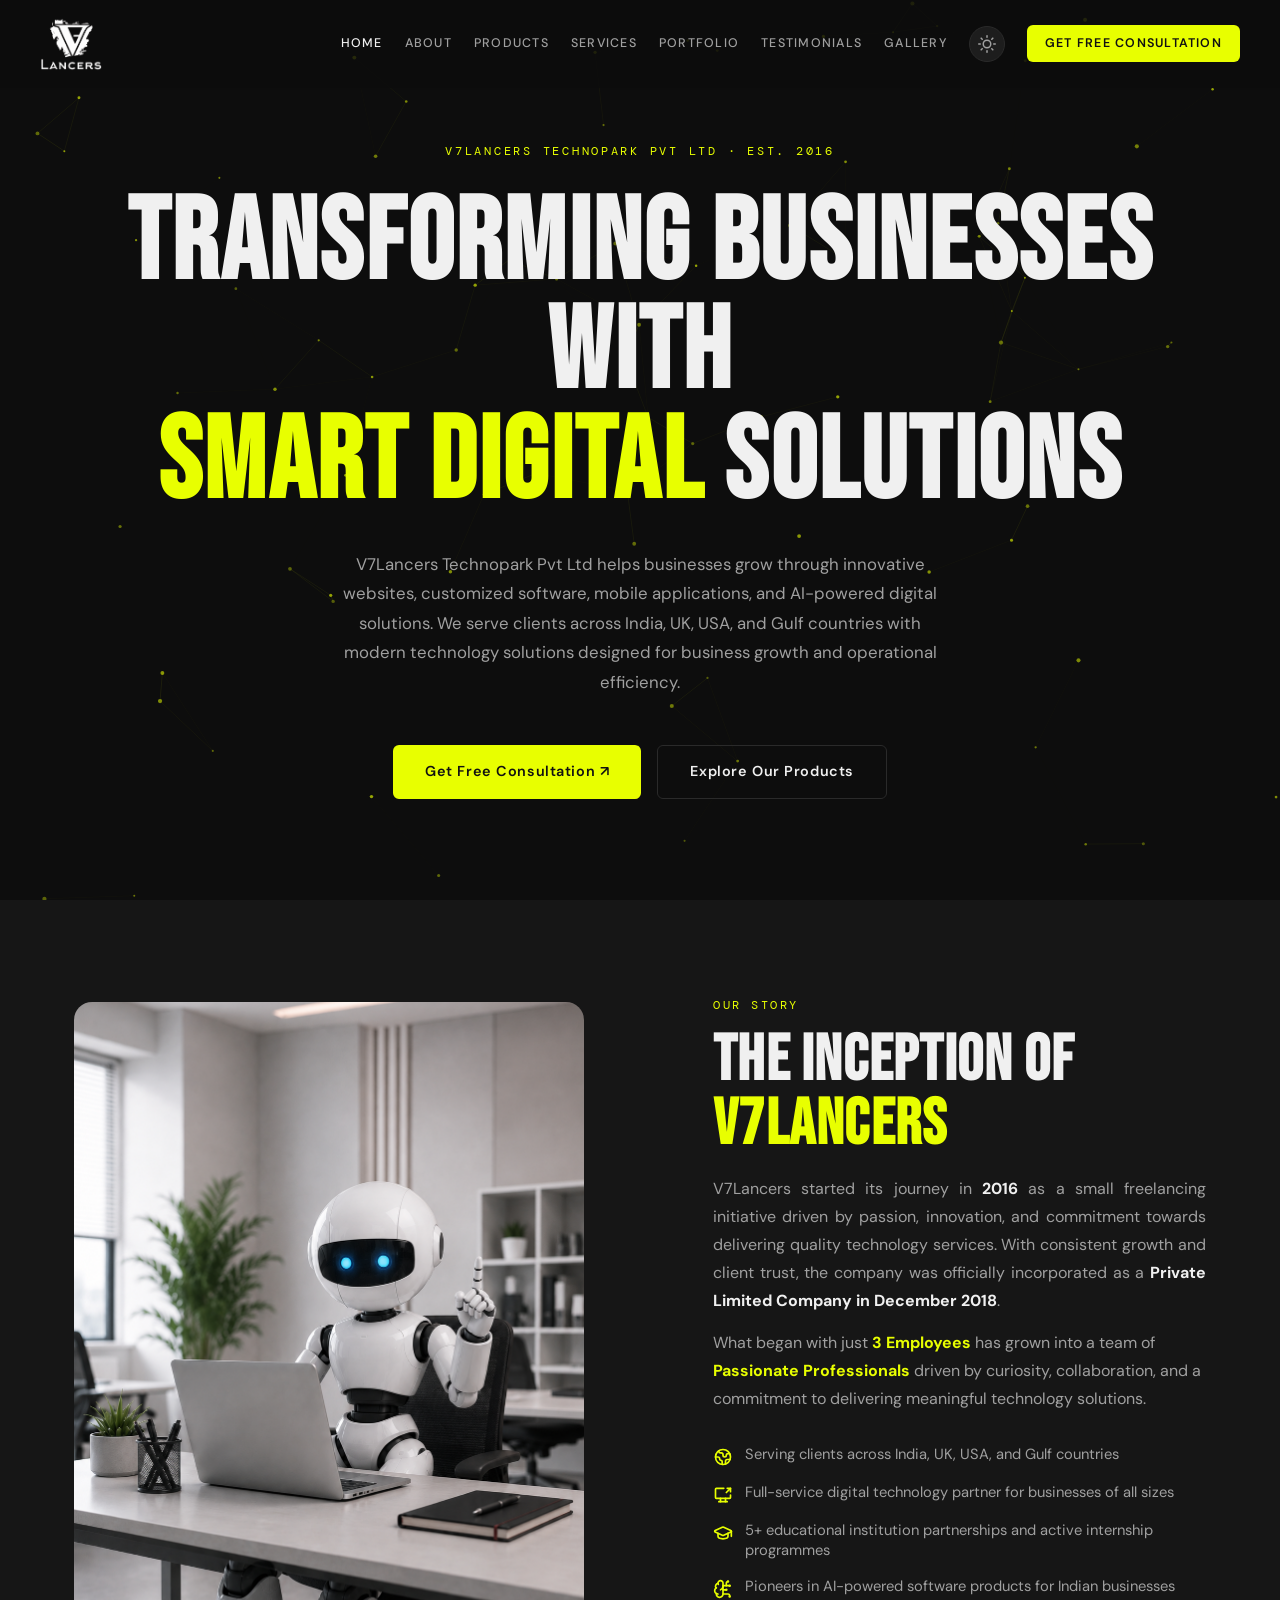
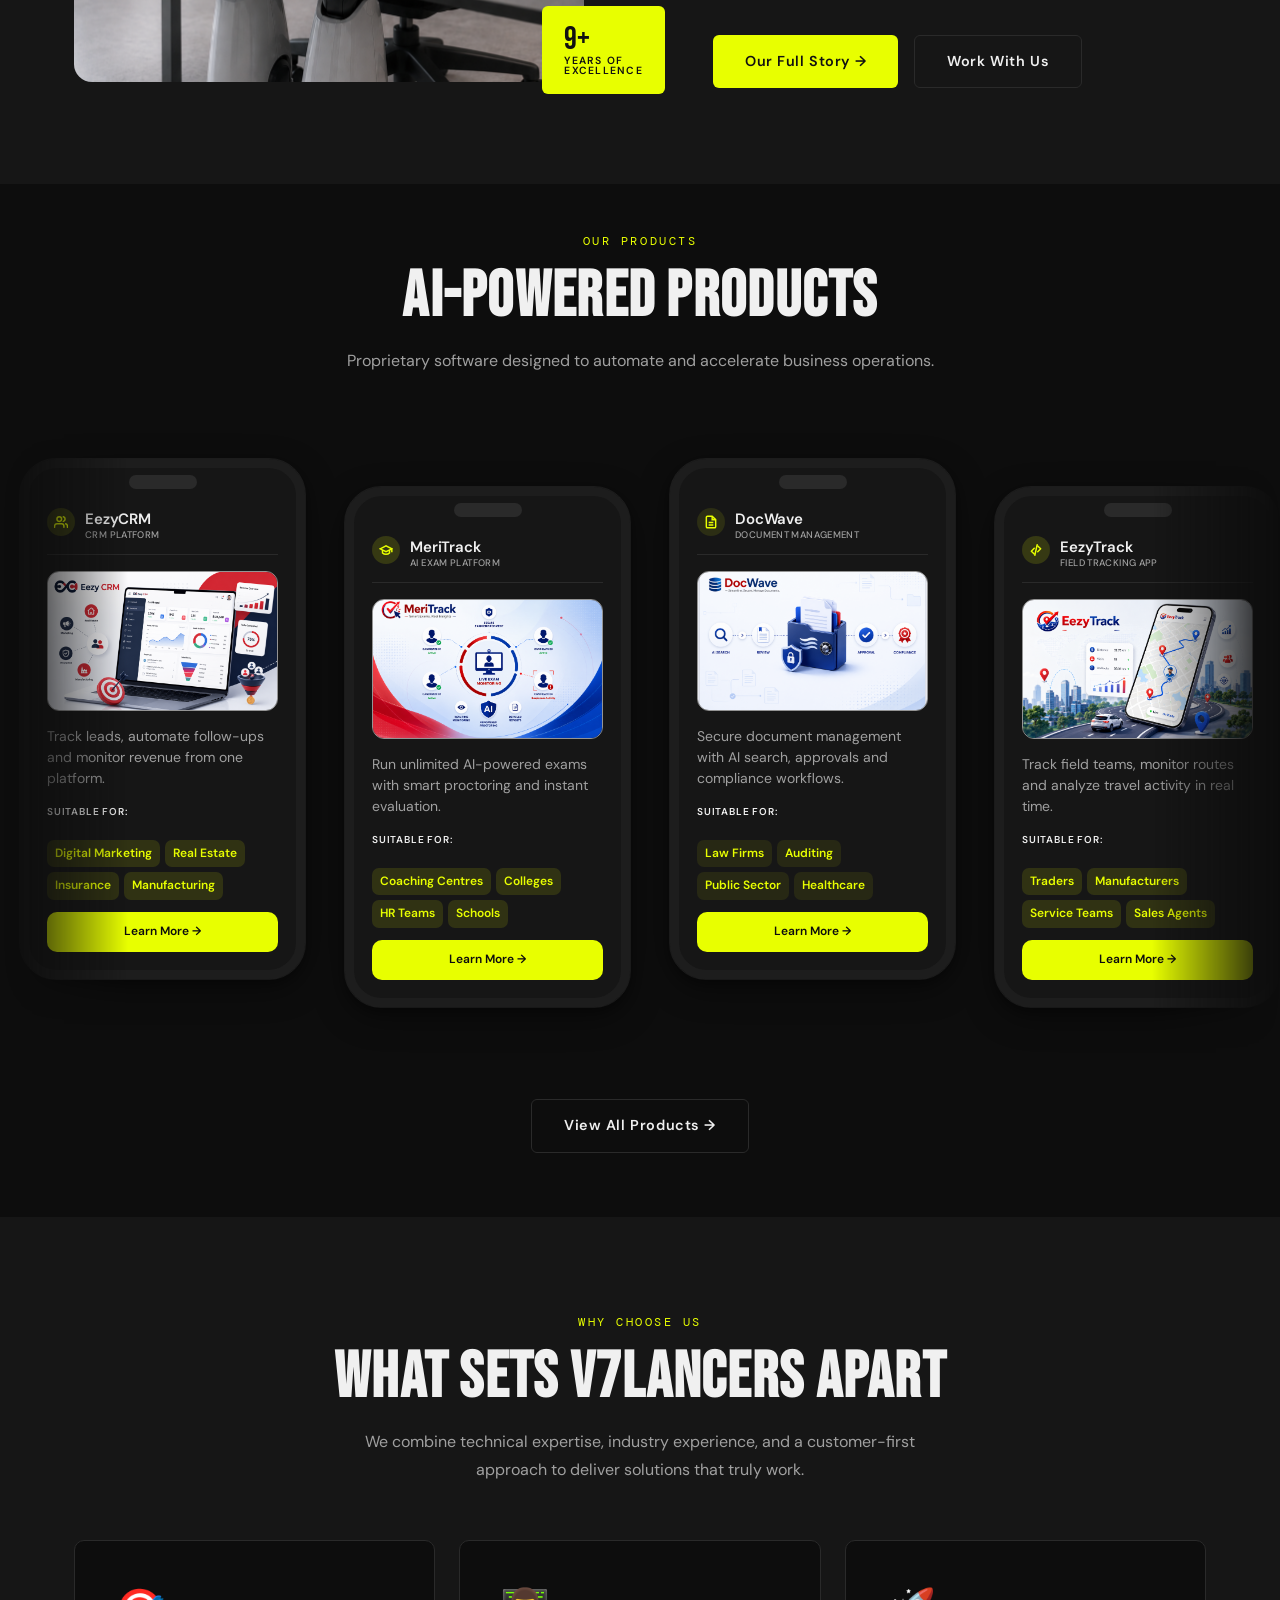
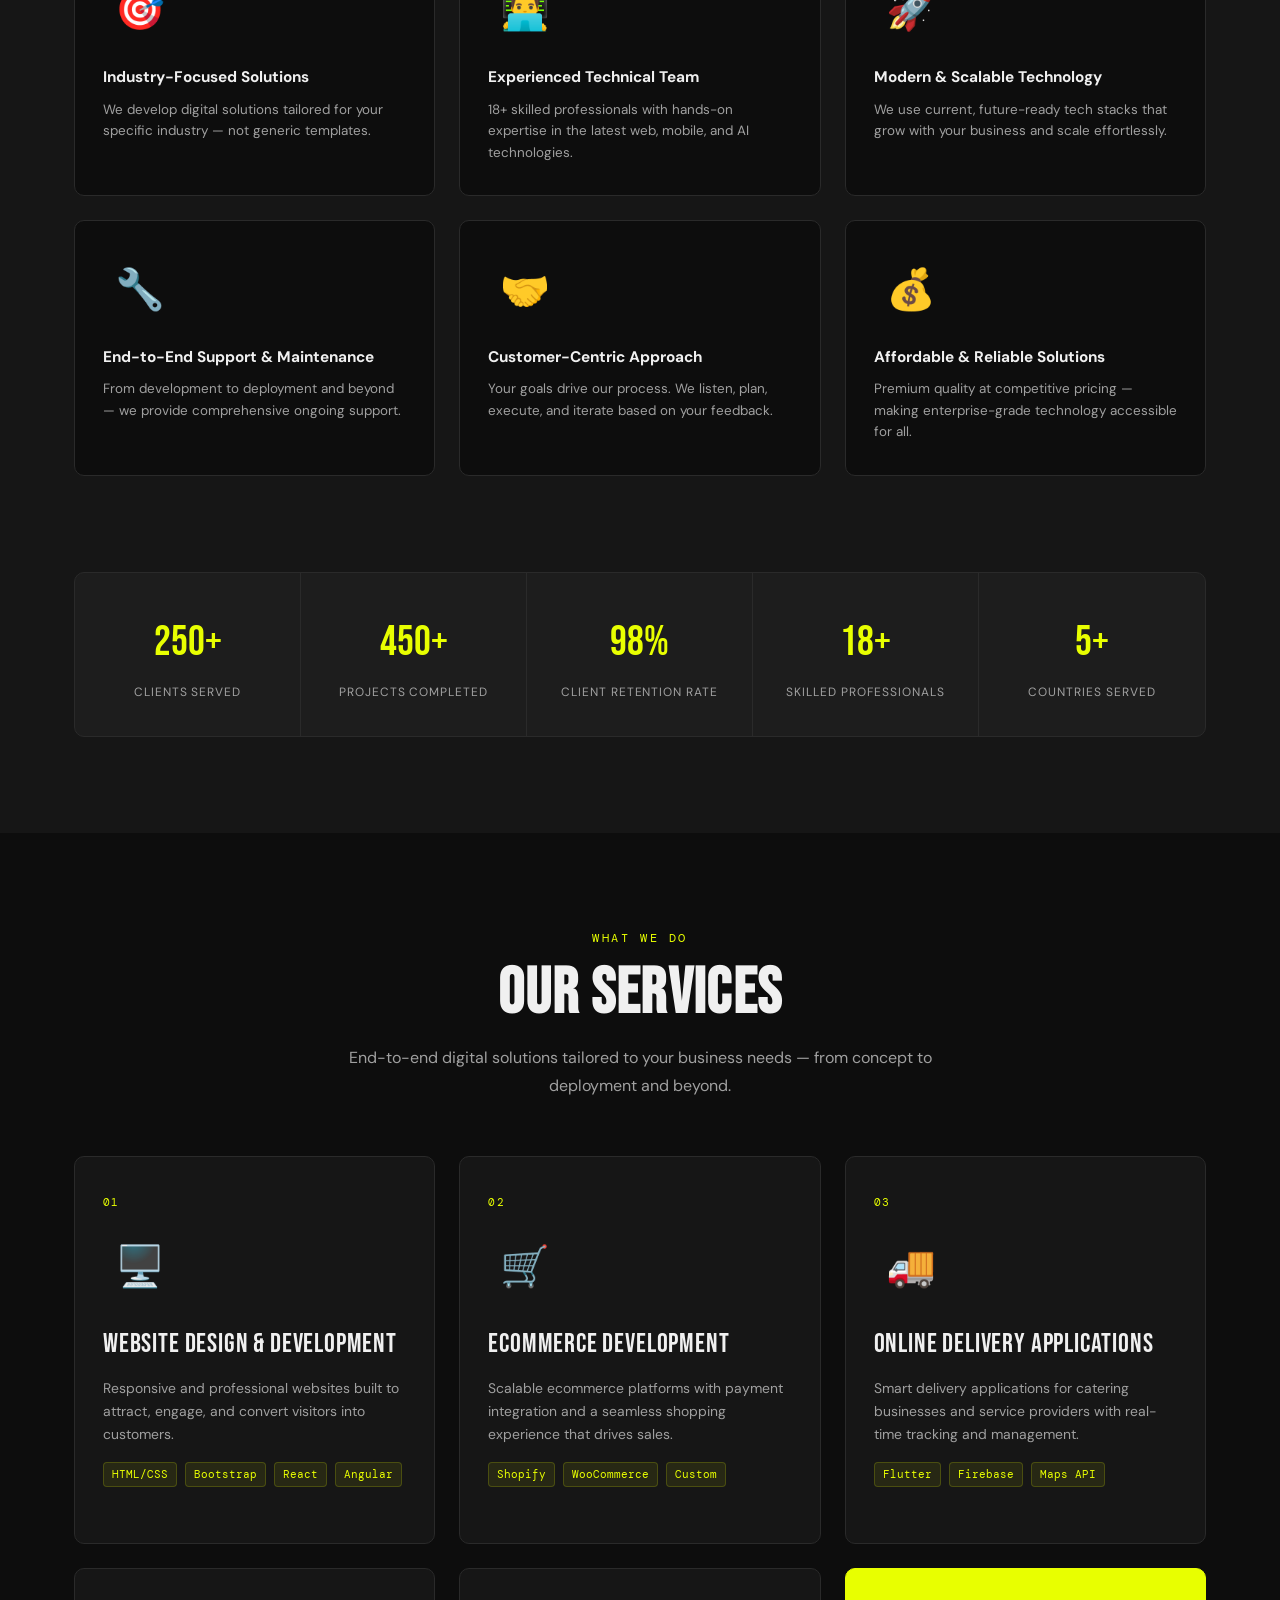
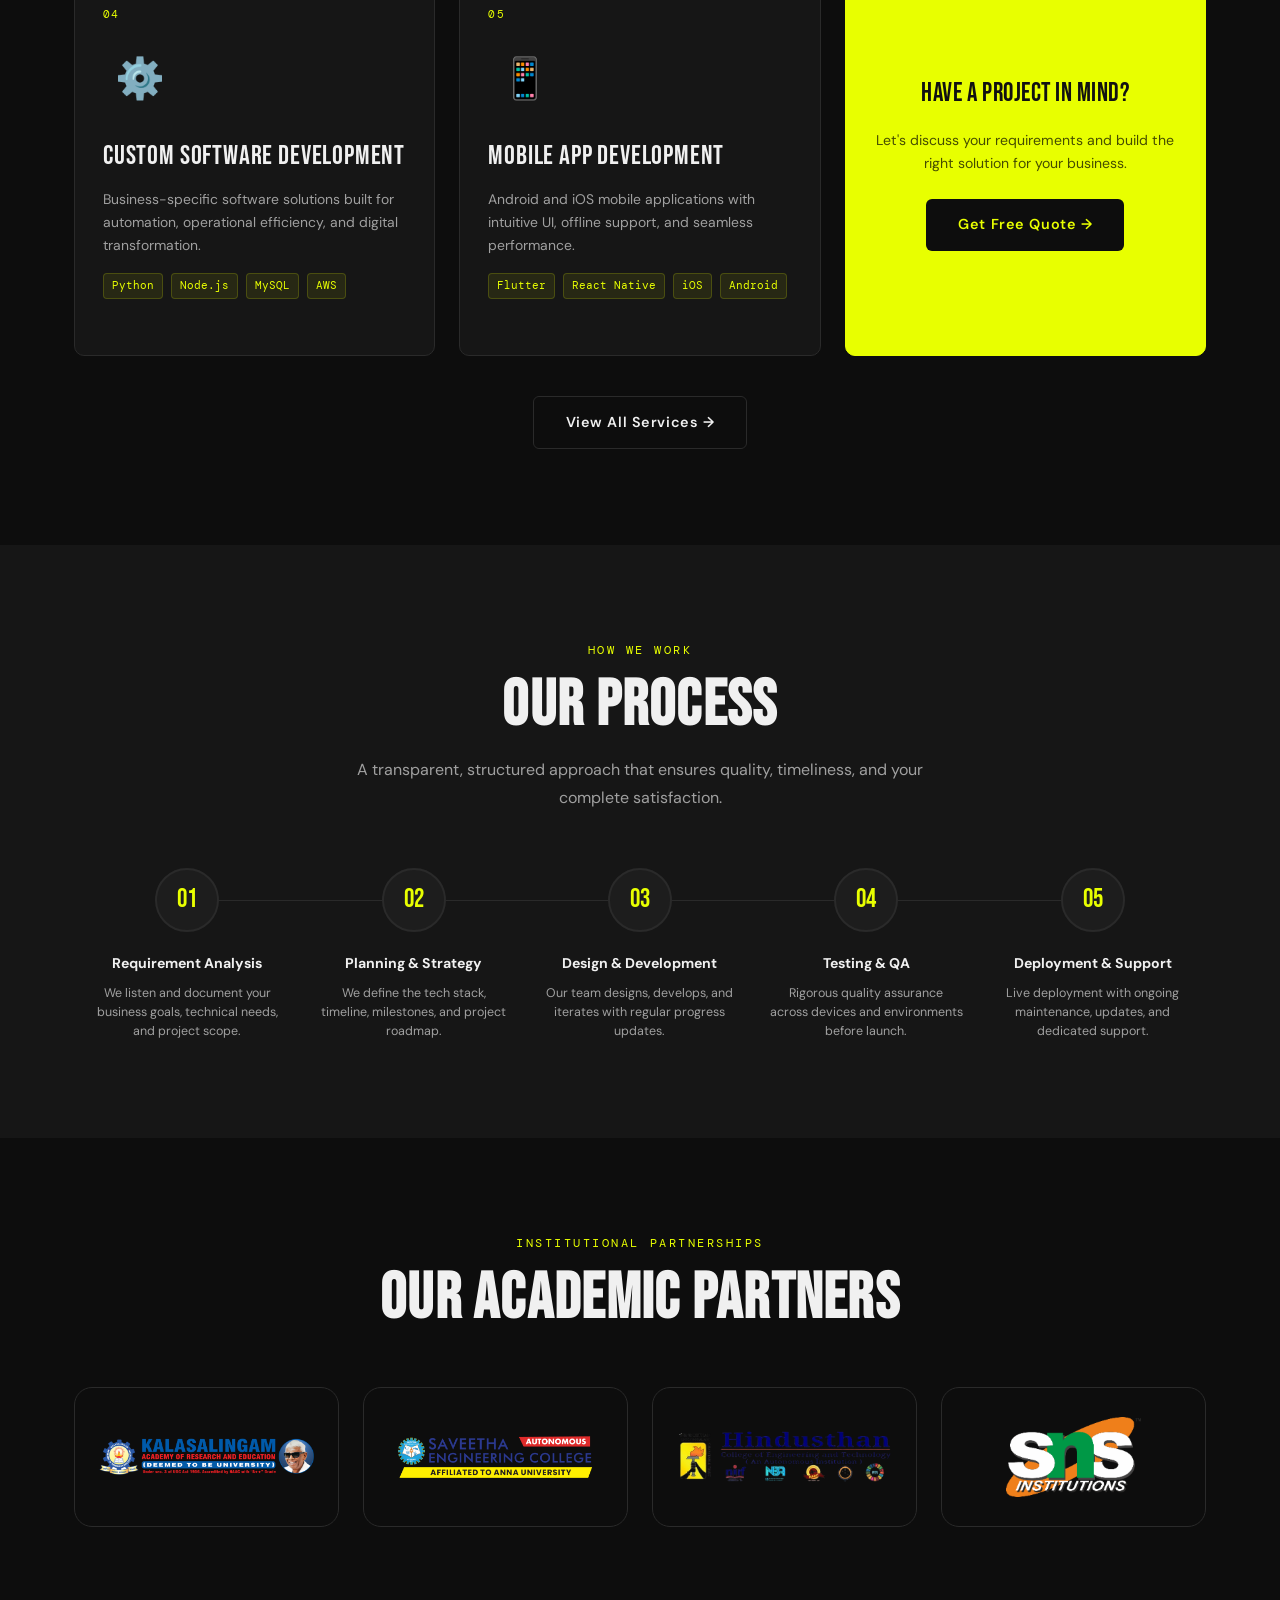
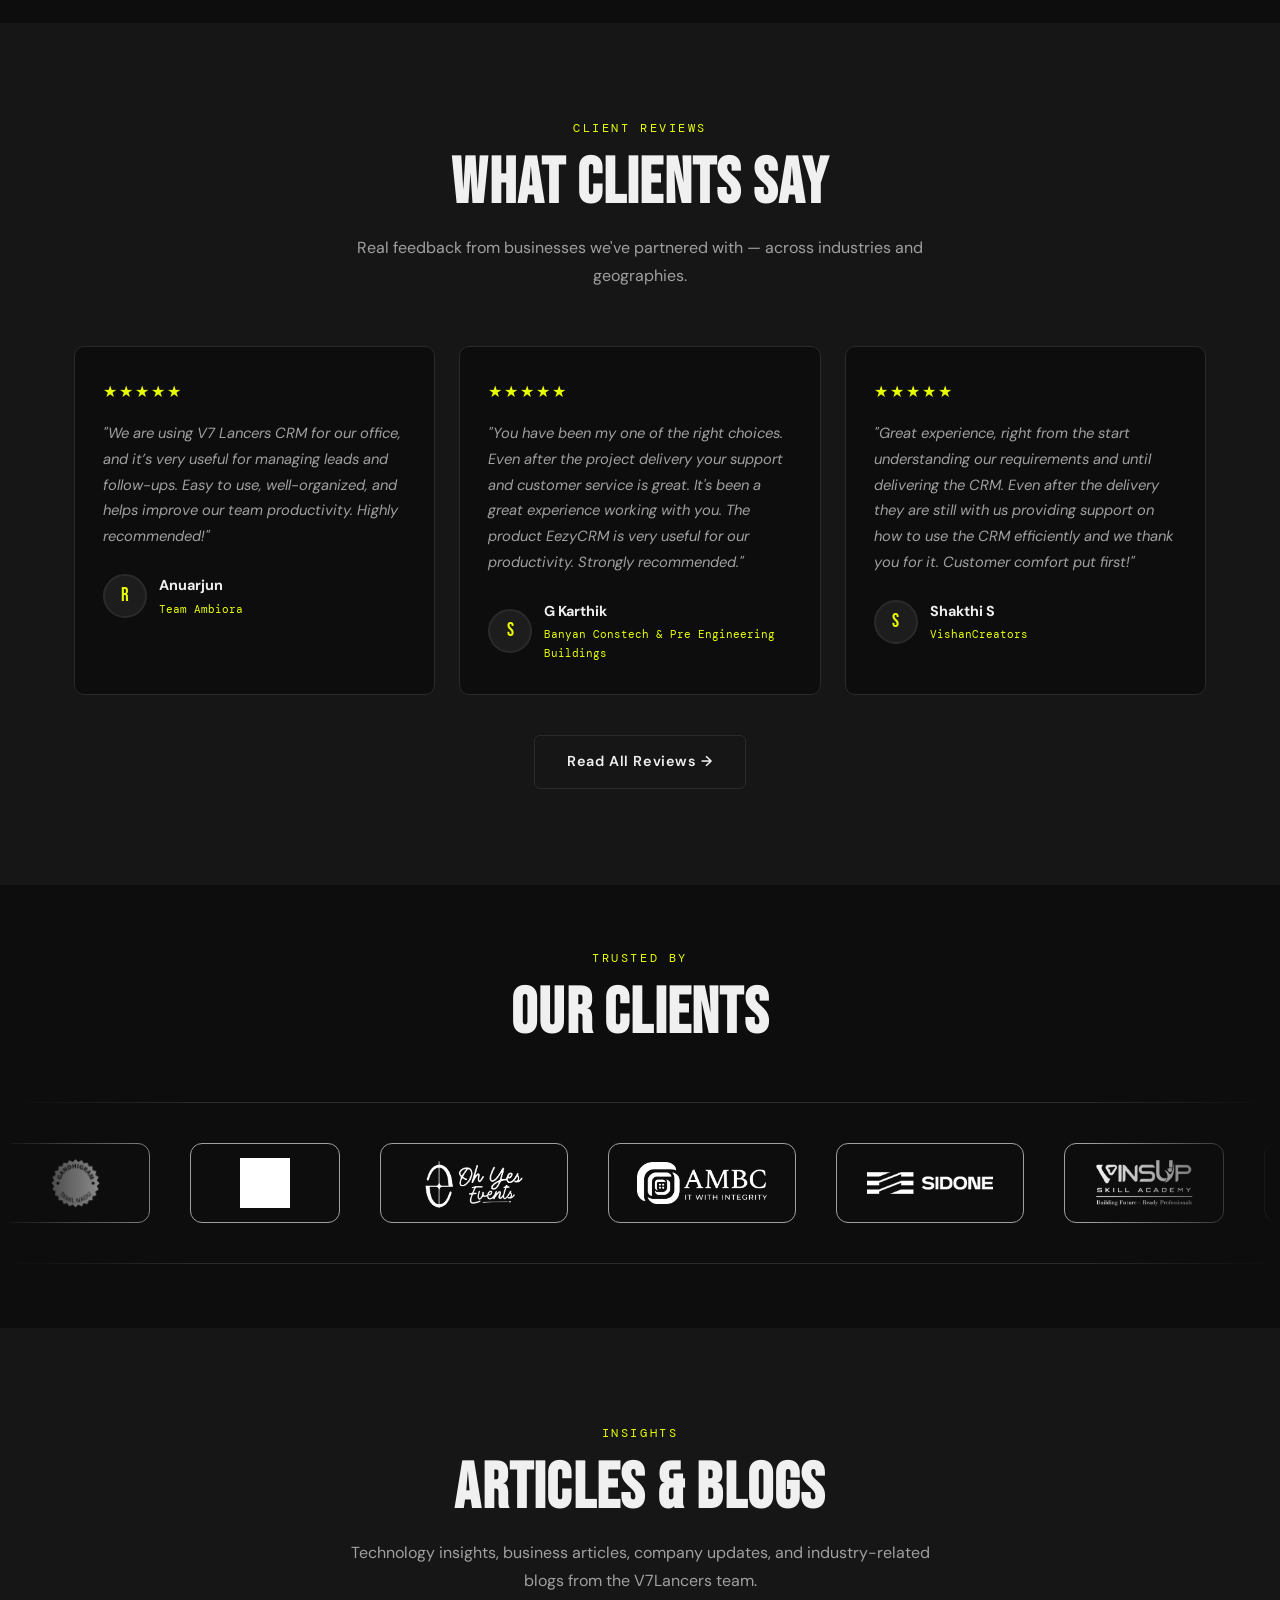
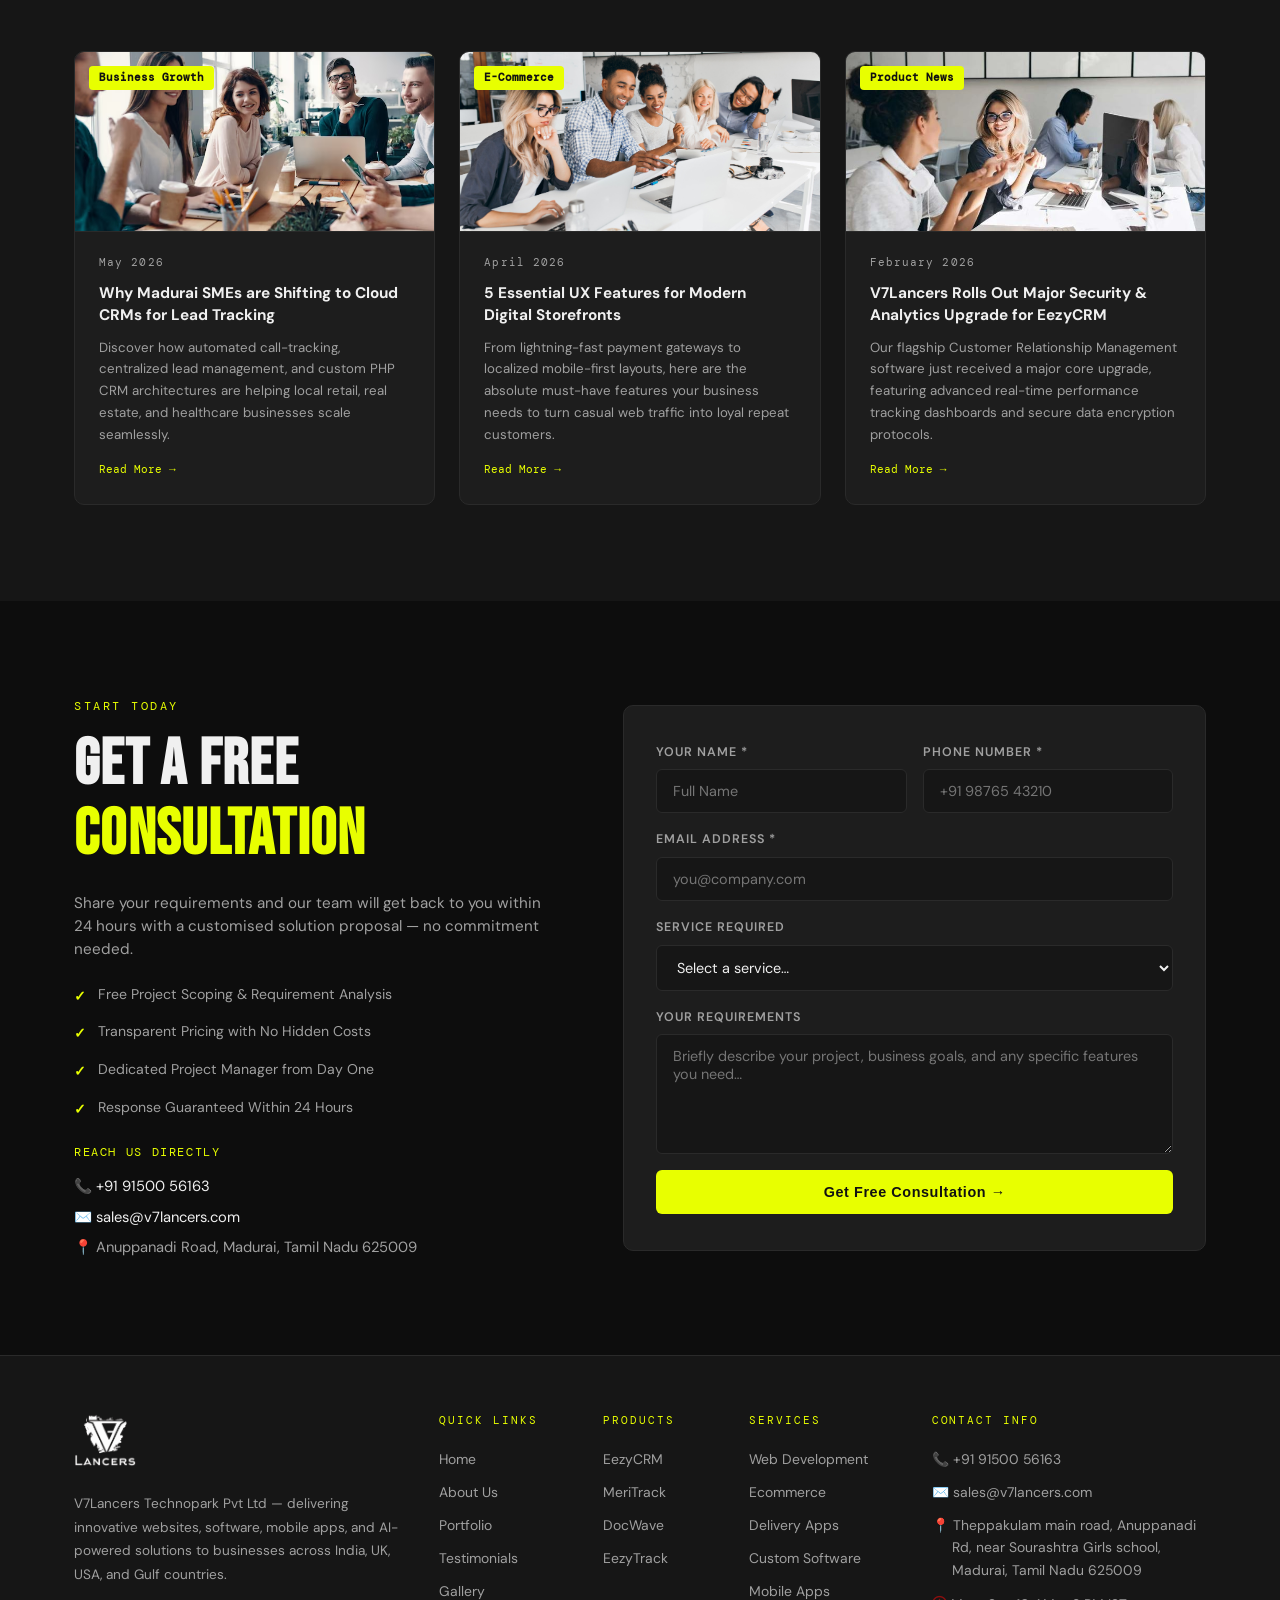
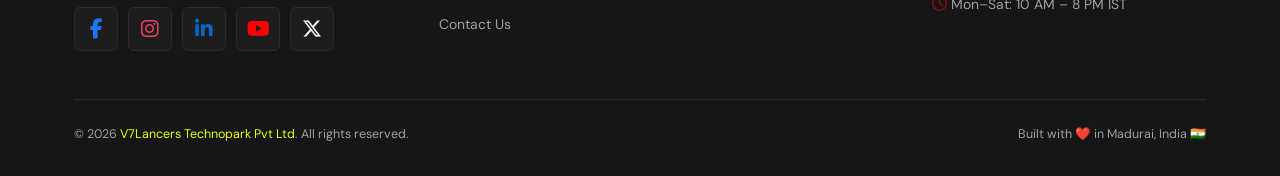
==== commit 27e22f84: "Refactor mobile theme toggle and navigation across multiple pages - Consolidated mobile theme toggle" ====
--- a/index.html
+++ b/index.html
@@ -58,13 +58,31 @@
       </button>
       <a href="contact.html" class="cta">Get Free Consultation</a>
     </div>
-    <button class="mobile-theme-toggle" id="mobileThemeToggle" aria-label="Toggle theme">
-      <svg class="toggle-icon toggle-icon--sun" xmlns="http://www.w3.org/2000/svg" width="20" height="20" viewBox="0 0 24 24" fill="none" stroke="currentColor" stroke-width="2" stroke-linecap="round" stroke-linejoin="round" aria-hidden="true"><circle cx="12" cy="12" r="5"/><line x1="12" y1="1" x2="12" y2="3"/><line x1="12" y1="21" x2="12" y2="23"/><line x1="4.22" y1="4.22" x2="5.64" y2="5.64"/><line x1="18.36" y1="18.36" x2="19.78" y2="19.78"/><line x1="1" y1="12" x2="3" y2="12"/><line x1="21" y1="12" x2="23" y2="12"/><line x1="4.22" y1="19.78" x2="5.64" y2="18.36"/><line x1="18.36" y1="5.64" x2="19.78" y2="4.22"/></svg>
-      <svg class="toggle-icon toggle-icon--moon" xmlns="http://www.w3.org/2000/svg" width="20" height="20" viewBox="0 0 24 24" fill="none" stroke="currentColor" stroke-width="2" stroke-linecap="round" stroke-linejoin="round" aria-hidden="true"><path d="M21 12.79A9 9 0 1 1 11.21 3a7 7 0 0 0 9.79 9.79z"/></svg>
-      <span class="mobile-theme-label mobile-theme-label--dark"></span>
-      <span class="mobile-theme-label mobile-theme-label--light"></span>
-    </button>
-    <button class="hamburger" id="hamburger" aria-label="Menu"><span></span><span></span><span></span></button>
+    <div class="mobile-controls">
+      <button class="mobile-theme-toggle" id="mobileThemeToggle" aria-label="Toggle theme">
+        <svg class="toggle-icon toggle-icon--sun" xmlns="http://www.w3.org/2000/svg" width="20" height="20"
+          viewBox="0 0 24 24" fill="none" stroke="currentColor" stroke-width="2" stroke-linecap="round"
+          stroke-linejoin="round" aria-hidden="true">
+          <circle cx="12" cy="12" r="5" />
+          <line x1="12" y1="1" x2="12" y2="3" />
+          <line x1="12" y1="21" x2="12" y2="23" />
+          <line x1="4.22" y1="4.22" x2="5.64" y2="5.64" />
+          <line x1="18.36" y1="18.36" x2="19.78" y2="19.78" />
+          <line x1="1" y1="12" x2="3" y2="12" />
+          <line x1="21" y1="12" x2="23" y2="12" />
+          <line x1="4.22" y1="19.78" x2="5.64" y2="18.36" />
+          <line x1="18.36" y1="5.64" x2="19.78" y2="4.22" />
+        </svg>
+        <svg class="toggle-icon toggle-icon--moon" xmlns="http://www.w3.org/2000/svg" width="20" height="20"
+          viewBox="0 0 24 24" fill="none" stroke="currentColor" stroke-width="2" stroke-linecap="round"
+          stroke-linejoin="round" aria-hidden="true">
+          <path d="M21 12.79A9 9 0 1 1 11.21 3a7 7 0 0 0 9.79 9.79z" />
+        </svg>
+        <span class="mobile-theme-label mobile-theme-label--dark"></span>
+        <span class="mobile-theme-label mobile-theme-label--light"></span>
+      </button>
+      <button class="hamburger" id="hamburger" aria-label="Menu"><span></span><span></span><span></span></button>
+    </div>
   </nav>
   <div class="mobile-menu" id="mobileMenu">
     <a href="index.html" onclick="closeMobile()">Home</a>
--- a/style.css
+++ b/style.css
@@ -477,66 +477,43 @@
 }
 
 /* ─── MOBILE THEME TOGGLE ────────────────────────────── */
-/*
- * Positioned in the top-right of the fullscreen mobile menu overlay,
- * beside the hamburger (close) button which sits in the navbar above.
- * Reuses .toggle-icon--sun / .toggle-icon--moon which are
- * already toggled by [data-theme="light"] — zero duplication.
- */
+
 .mobile-theme-toggle {
-  position: absolute;
-  top: 14px;
-  right: 58px;
-  display: flex;
-  align-items: center;
-  gap: 12px;
-  padding: 12px 24px;
-  background: transparent;
-  border: 1px solid var(--border);
-  border-radius: 100px;
-  /* pill shape */
-  cursor: pointer;
-  color: var(--muted);
-  font-family: var(--font-display);
-  font-size: clamp(1rem, 3.5vh, 1.3rem);
-  letter-spacing: .06em;
-  text-transform: uppercase;
-  transition:
-    border-color var(--tr),
-    color var(--tr),
-    background var(--tr);
-}
-
-.mobile-theme-toggle:hover,
-.mobile-theme-toggle:focus-visible {
-  border-color: var(--accent);
-  color: var(--accent);
-  outline: none;
-}
-
-.mobile-theme-toggle:focus-visible {
-  box-shadow: var(--focus-ring);
-}
-
-/* Label visibility — dark mode shows "Switch to Light", light shows "Switch to Dark" */
-.mobile-theme-label--dark {
-  display: inline;
-}
-
-/* shown in dark mode */
-.mobile-theme-label--light {
   display: none;
 }
 
-/* shown in light mode */
-
-[data-theme="light"] .mobile-theme-label--dark {
+.mobile-controls {
   display: none;
 }
 
-[data-theme="light"] .mobile-theme-label--light {
-  display: inline;
-}
+@media (max-width: 900px) {
+  .mobile-controls {
+    display: flex;
+    align-items: center;
+    gap: 12px;
+  }
+
+  .mobile-theme-toggle {
+    display: flex;
+    align-items: center;
+    justify-content: center;
+    width: 38px;
+    height: 38px;
+    padding: 0;
+    background: var(--card);
+    border: 1px solid var(--border);
+    border-radius: 50%;
+    color: var(--muted);
+    cursor: pointer;
+    transition: all var(--tr);
+  }
+
+  .mobile-theme-toggle:hover {
+    border-color: var(--accent);
+    color: var(--accent);
+  }
+}
+
 
 /* ─── SECTION HEADER ─────────────────────────────────── */
 .sec-tag {
@@ -3482,6 +3459,8 @@
 /* =================================================================
    C. COMPONENTS — Device-agnostic shared styles
 ================================================================= */
+
+/* ── Service Header ─────────────────────────────────────────────── */
 .mobile-service-header {
   padding: 60px 20px 40px;
   text-align: center;
@@ -3511,260 +3490,213 @@
   margin: 0;
 }
 
-/* ==========================================================
-   SERVICE CARD
-========================================================== */
-
-.service-card{
-    margin:14px 18px;
-    background:var(--card);
-    border:1px solid rgba(var(--accent-rgb),.08);
-    border-radius:24px;
-    overflow:hidden;
-    box-shadow:0 10px 30px rgba(0,0,0,.05);
-    transition:.35s ease;
-}
-
-.service-card.active{
-    transform:translateY(-3px);
-    border-color:rgba(var(--accent-rgb),.18);
-    box-shadow:0 18px 40px rgba(0,0,0,.08);
-}
-
-/* ==========================================================
-   PREVIEW
-========================================================== */
-
-.service-preview{
-    padding:22px 20px 16px;
-}
-
-/* ==========================================================
-   TITLE
-========================================================== */
-
-.service-preview h3{
-    margin:0 0 18px;
-    display:flex;
-    align-items:center;
-    gap:10px;
-
-    font-family:var(--font-display);
-    font-size:1.2rem;
-    font-weight:700;
-    color:var(--text);
-}
-
-.service-preview h3::after{
-    content:"";
-    flex:1;
-    height:2px;
-    border-radius:10px;
-    background:linear-gradient(
-        to right,
-        rgba(var(--accent-rgb),.9),
-        transparent
-    );
-}
-
-/* ==========================================================
-   FEATURE PILLS
-========================================================== */
-
-.product-features{
-    display:flex;
-    flex-wrap:wrap;
-    gap:10px;
-    margin:0;
-    padding:0;
-    list-style:none;
-}
-
-.product-features li{
-    padding:8px 14px;
-    border-radius:999px;
-
-    background:rgba(var(--accent-rgb),.08);
-    border:1px solid rgba(var(--accent-rgb),.15);
-
-    color:var(--accent);
-
-    font-size:.72rem;
-    font-weight:600;
-
-    transition:.25s;
-}
-
-.product-features li:hover{
-    transform:translateY(-2px);
-    background:rgba(var(--accent-rgb),.12);
-}
-
-.product-features i{
-    display:none;
-}
-
-/* ==========================================================
-   READ MORE
-========================================================== */
-
-.read-more{
-    display:flex;
-    justify-content:flex-end;
-    margin-top:14px;
-    cursor:pointer;
-}
-
-.read-more i{
-    width:30px;
-    height:30px;
-
-    display:flex;
-    align-items:center;
-    justify-content:center;
-
-    border-radius:50%;
-
-    background:rgba(var(--accent-rgb),.08);
-
-    color:var(--accent);
-
-    font-size:10px;
-
-    transition:.3s;
-}
-
-.service-card.active .read-more i{
-    transform:rotate(180deg);
-    background:var(--accent);
-    color:#fff;
-}
-
-/* ==========================================================
-   ACCORDION
-========================================================== */
-
-.service-expand{
-    max-height:0;
-    overflow:hidden;
-    opacity:0;
-
-    padding:0 20px;
-
-    transition:
-        max-height .45s ease,
-        opacity .3s ease,
-        padding .3s ease;
-}
-
-.service-card.active .service-expand{
-    max-height:450px;
-    opacity:1;
-    padding:12px 20px 20px;
-}
-
-/* ==========================================================
-   DESCRIPTION
-========================================================== */
-
-.service-expand p{
-    margin:0 0 16px;
-    line-height:1.7;
-    color:var(--muted);
-}
-
-/* ==========================================================
-   TAGS
-========================================================== */
-
-.service-tags{
-    display:flex;
-    flex-wrap:wrap;
-    gap:8px;
-    margin-bottom:18px;
-}
-
-.service-tags span{
-    padding:7px 14px;
-    border-radius:999px;
-    background:var(--surface);
-    border:1px solid var(--border);
-    font-size:.78rem;
-    font-weight:600;
-}
-
-/* ==========================================================
-   BUTTON
-========================================================== */
-
-.service-btn{
-    display:block;
-    width:100%;
-
-    padding:14px;
-
-    text-align:center;
-    text-decoration:none;
-
-    border-radius:14px;
-
-    background:linear-gradient(
-        135deg,
-        var(--accent),
-        var(--accent2)
-    );
-
-    color:#fff;
-
-    font-weight:700;
-
-    transition:.3s;
-}
-
-.service-btn:hover{
-    transform:translateY(-2px);
-    box-shadow:0 10px 25px rgba(var(--accent-rgb),.25);
-}
-
-/* ==========================================================
-   MOBILE
-========================================================== */
-
-@media (max-width:480px){
-
-    .service-card{
-        margin:12px;
-    }
-
-    .service-preview{
-        padding:18px;
-    }
-
-    .service-expand{
-        padding:0 18px;
-    }
-
-    .service-card.active .service-expand{
-        padding:10px 18px 18px;
-    }
-
-    .service-preview h3{
-        font-size:1.1rem;
-    }
-
-    .product-features{
-        gap:8px;
-    }
-
-    .product-features li{
-        font-size:.7rem;
-        padding:7px 12px;
-    }
-
-    .service-btn{
-        padding:13px;
-    }
-}
+.service-tip {
+  text-align: center;
+  color: var(--accent);
+  font-size: .78rem;
+  font-weight: 600;
+  margin-bottom: 14px;
+  animation: float 1.8s ease-in-out infinite;
+}
+
+@keyframes float {
+
+  0%,
+  100% {
+    transform: translateY(0);
+  }
+
+  50% {
+    transform: translateY(-4px);
+  }
+}
+
+/* ── Service Card (mobile accordion — guarded) ──────────────────── */
+/* ================================
+   SERVICE PREVIEW
+================================ */
+.service-preview {
+  position: relative;
+  overflow: hidden;
+
+  background: #fff;
+  border: 2px solid #e8e8e8;
+  border-radius: 16px;
+
+  min-height: 170px;
+  margin-bottom: 15px;
+}
+
+/* ---------------- LEFT ---------------- */
+
+.service-left {
+  position: absolute;
+  inset: 0 auto 0 0;
+
+  width: 35%;
+  z-index: 2;
+
+  background: var(--accent);
+
+  padding: 26px 18px;
+
+  display: flex;
+  flex-direction: column;
+  justify-content: center;
+
+}
+
+.service-left::after {
+  content: "";
+
+  position: absolute;
+
+  top: 0;
+  right: -60px;
+
+  width: 120px;
+  height: 100%;
+  background: var(--accent);
+
+  clip-path: polygon(0 0,
+      100% 0,
+      38% 100%,
+      0 100%);
+}
+
+.service-left>* {
+  position: relative;
+  z-index: 3;
+}
+
+
+.service-left p {
+  margin: 0;
+
+  font-family: var(--font-display);
+  color: var(--on-accent);
+  font-size: 1rem;
+
+}
+
+/* ---------------- RIGHT ---------------- */
+
+.service-right {
+
+  margin-left: 42%;
+
+  height: 170px;
+
+  display: flex;
+  align-items: center;
+
+  padding-left: 38px;
+  padding-right: 22px;
+}
+
+.product-features {
+
+  width: 100%;
+
+  margin: 0;
+  padding: 0;
+
+  list-style: none;
+}
+
+.product-features li {
+
+  display: flex;
+  align-items: center;
+
+  gap: 12px;
+
+  height: 46px;
+
+  font-weight: 600;
+  font-size: .92rem;
+
+  color: #6b6b6b;
+}
+
+.product-features li+li {
+
+  border-top: 1px solid #ececec;
+}
+
+.product-features i {
+
+  color: #7c4dff;
+
+  font-size: 14px;
+
+  width: 18px;
+
+  text-align: center;
+}
+
+.product-features li:hover {
+
+  color: #7c4dff;
+
+  transform: translateX(6px);
+
+  transition: .3s;
+}
+
+/* ── Expandable Details ─────────────────────────────────────────── */
+.service-expand {
+  max-height: 0;
+  overflow: hidden;
+  transition: max-height var(--tr);
+  padding: 0 18px;
+}
+
+.service-card.active .service-expand {
+  max-height: 300px;
+  padding: 0 18px 18px;
+}
+
+.service-expand p {
+  color: var(--muted);
+  line-height: 1.7;
+  margin-bottom: 16px;
+}
+
+/* ── Tags ───────────────────────────────────────────────────────── */
+.service-tags {
+  display: flex;
+  flex-wrap: wrap;
+  gap: 8px;
+  margin-bottom: 18px;
+}
+
+.service-tags span {
+  background: var(--surface);
+  border: 1px solid var(--border);
+  color: var(--text);
+  padding: 6px 12px;
+  border-radius: 30px;
+  font-size: 0.78rem;
+  font-weight: 500;
+}
+
+/* ── Button ─────────────────────────────────────────────────────── */
+.service-btn {
+  display: inline-block;
+  text-decoration: none;
+  background: var(--accent);
+  color: var(--on-accent);
+  padding: 12px 18px;
+  border-radius: 12px;
+  font-size: 0.9rem;
+  font-weight: 600;
+}
+
+.service-btn:hover {
+  background: var(--accent2);
+}
+
 /* ── Hub Card ───────────────────────────────────────────────────── */
 .hub-card {
   background: var(--card);
@@ -4034,7 +3966,7 @@
   }
 
   .nav-logo .site-logo {
-    height: 40px;
+    height: 60px;
     width: auto;
   }
 
@@ -4330,446 +4262,174 @@
   padding: 20px 16px 40px;
 }
 
-
-/* =====================================================
-   MOBILE PRODUCTS
-===================================================== */
-/* =====================================================
-   PRODUCT BOTTOM NAVIGATION
-===================================================== */
-
 .product-nav {
-    position: fixed;
-    left: 0;
-    right: 0;
-    bottom: 0;
-
-    width: 100%;
-    height: 72px;
-
-    display: flex;
-    align-items: center;
-    justify-content: space-around;
-
-    padding: 0 10px;
-
-    background: var(--card);
-    border-top: 1px solid var(--border);
-
-    backdrop-filter: blur(18px);
-    -webkit-backdrop-filter: blur(18px);
-
-    box-shadow:
-        0 -10px 30px rgba(0,0,0,.12),
-        inset 0 1px rgba(255,255,255,.08);
-
-    z-index: 9999;
-    box-sizing: border-box;
-}
-
-/* Navigation Item */
+  position: fixed;
+  bottom: 0;
+  left: 0;
+  width: 100%;
+  display: flex;
+  justify-content: space-around;
+  align-items: center;
+  padding: 10px 12px;
+  background: var(--card);
+  border-top: 1px solid var(--border);
+  box-shadow: 0 -4px 20px rgba(0, 0, 0, .08);
+  z-index: 9999;
+  box-sizing: border-box;
+}
 
 .product-nav a {
-    flex: 1;
-
-    display: flex;
-    flex-direction: column;
-    align-items: center;
-    justify-content: center;
-
-    gap: 4px;
-
-    height: 100%;
-
-    text-decoration: none;
-    color: var(--muted);
-
-    transition: var(--tr);
-}
-
-/* Icon */
+  flex: 1;
+  height: 46px;
+  display: flex;
+  align-items: center;
+  justify-content: center;
+  color: var(--muted);
+  text-decoration: none;
+  border-radius: 12px;
+  transition: var(--tr);
+}
 
 .product-nav a i {
-    font-size: 1.2rem;
-    transition: var(--tr);
-}
-
-/* Label */
-
-.product-nav a span {
-    font-family: var(--font-body);
-    font-size: .72rem;
-    font-weight: 600;
-    line-height: 1;
-}
-
-/* Active */
-
-.product-nav a.active {
-    color: var(--accent);
-}
-
-.product-nav a.active i {
-    transform: translateY(-2px);
-}
-
-.product-nav a.active::after {
-    content: "";
-    width: 6px;
-    height: 6px;
-    margin-top: 2px;
-
-    border-radius: 50%;
-    background: var(--accent);
-}
-
-/* Hover */
-
+  font-size: 1.15rem;
+}
+
+.product-nav a.active,
 .product-nav a:hover {
-    color: var(--accent);
-}
-
-.product-nav a:hover i {
-    transform: translateY(-2px);
-}
-
-/* Click */
-
-.product-nav a:active {
-    transform: scale(.96);
-}
-
-/* Safe area for iPhone */
-
-@supports (padding-bottom: env(safe-area-inset-bottom)) {
-
-    .product-nav {
-        height: calc(72px + env(safe-area-inset-bottom));
-        padding-bottom: env(safe-area-inset-bottom);
-    }
-
-}
-
-/* Prevent page content from being hidden */
+  color: var(--accent);
+  background: rgba(var(--accent-rgb), 0.08);
+}
 
 .mobile-products-page {
-    padding-bottom: 95px;
-}
-/* =====================================================
-   MOBILE PRODUCTS
-===================================================== */
-
-.mobile-products-page {
-    padding: 1.5rem 0 6rem;
-    background: var(--bg);
-}
-
-/* =====================================================
-   SLIDER
-===================================================== */
+  padding-bottom: 90px;
+}
 
 .product-slider {
-    display: flex;
-    gap: 1rem;
-
-    overflow-x: auto;
-    scroll-snap-type: x mandatory;
-    scroll-behavior: smooth;
-    -webkit-overflow-scrolling: touch;
-
-    padding: 0 1rem 2rem;
+
+  display: flex;
+  overflow-x: auto;
+  scroll-snap-type: x mandatory;
+  scroll-behavior: smooth;
+  -webkit-overflow-scrolling: touch;
 }
 
 .product-slider::-webkit-scrollbar {
-    display: none;
-}
-
-/* =====================================================
-   CARD
-===================================================== */
+  display: none;
+}
 
 .product-slide {
-    flex: 0 0 calc(100% - 2rem);
-
-    scroll-snap-align: center;
-
-    background: var(--card);
-    border: 1px solid var(--border);
-    border-radius: 18px;
-
-    overflow: hidden;
-
-    box-shadow: var(--shadow-sm);
-    transition: var(--tr);
-}
-
-.product-slide:hover {
-    transform: translateY(-3px);
-    box-shadow: var(--shadow-md);
-}
-
-/* =====================================================
-   IMAGE
-===================================================== */
+  min-width: 100%;
+  scroll-snap-align: start;
+  padding: 24px;
+  text-align: center;
+}
 
 .product-slide img {
-    display: block;
-
-    width: calc(100% - 2rem);
-    margin: 1rem;
-
-    aspect-ratio: 16/9;
-    object-fit: cover;
-
-    border-radius: 14px;
-    border: 1px solid var(--border);
-}
-
-/* =====================================================
-   CONTENT
-===================================================== */
-
-.product-slide-content {
-    padding: 0 1.25rem 1.25rem;
+  width: 100%;
+  max-width: 280px;
+  margin: auto;
+  display: block;
+}
+
+.product-slide h2 {
+  margin-top: 20px;
+  font-size: 1.8rem;
+  font-family: var(--font-display);
+
+  font-weight: 700;
+  line-height: .95;
+  letter-spacing: -.02em;
+  text-transform: uppercase;
+  color: var(--text);
+  margin: 18px 0 10px;
+
+
 }
 
 .tagline {
-    display: inline-block;
-    margin-bottom: .6rem;
-
-    font-family: var(--font-mono);
-    font-size: .72rem;
-    font-weight: 700;
-
-    letter-spacing: .12em;
-    text-transform: uppercase;
-
-    color: var(--accent);
-}
-
-.product-slide h2 {
-    margin: 0 0 .75rem;
-
-    font-family: var(--font-body);
-    font-size: 1.45rem;
-    font-weight: 700;
-    line-height: 1.25;
-
-    color: var(--text);
+  display: block;
+  color: var(--accent);
+
+  margin-bottom: 15px;
+  font-family: var(--font-mono);
 }
 
 .product-slide p {
-    margin: 0;
-
-    font-size: .95rem;
-    line-height: 1.7;
-
-    color: var(--muted);
-}
-
-/* =====================================================
-   TAGS
-===================================================== */
+
+  font-family: var(--font-body);
+  font-size: 1rem;
+  line-height: 1.7;
+  color: var(--text-muted);
+}
 
 .product-slide ul {
-    list-style: none;
-
-    display: flex;
-    flex-wrap: wrap;
-    gap: .65rem;
-
-    margin: 1.75rem 0 0;
-    padding: 0;
-}
-
-.product-slide ul::before {
-    content: "SUITABLE FOR";
-    width: 100%;
-
-    margin-bottom: .25rem;
-
-    font-family: var(--font-mono);
-    font-size: .7rem;
-    font-weight: 700;
-
-    letter-spacing: .12em;
-    text-transform: uppercase;
-
-    color: var(--muted);
-}
-
-.product-slide li {
-    padding: .55rem .9rem;
-
-    border-radius: 999px;
-
-    background: rgba(var(--accent-rgb), .08);
-    border: 1px solid rgba(var(--accent-rgb), .18);
-
-    color: var(--accent);
-
-    font-size: .8rem;
-    font-weight: 600;
-}
-
-.product-slide li::before {
-    display: none;
-}
-
-/* =====================================================
-   BUTTONS
-===================================================== */
+  list-style: none;
+  padding: 0;
+  margin: 25px 0;
+  text-align: left;
+}
+
+.product-slide ul li {
+  padding: 10px 0;
+  font-family: var(--font-body);
+  color: var(--text);
+
+}
+
+.product-slide ul li::before {
+
+  margin-right: 10px;
+  color: var(--accent);
+}
+
+.product-features i {
+  color: var(--accent);
+  margin-right: 5px;
+}
 
 .slide-actions {
-    display: flex;
-    flex-direction: column;
-
-    gap: .75rem;
-
-    margin-top: 1.75rem;
-}
-
-.slide-actions .btn {
-    display: flex;
-    align-items: center;
-    justify-content: center;
-
-    height: 50px;
-
-    border-radius: 12px;
-
-    font-weight: 600;
-    text-decoration: none;
-
-    transition: var(--tr);
-}
-
-.slide-actions .btn-primary {
-    background: var(--accent);
-    color: var(--on-accent);
-}
-
-.slide-actions .btn-outline {
-    background: transparent;
-    color: var(--text);
-
-    border: 1px solid var(--border);
-}
-
-.slide-actions .btn:hover {
-    transform: translateY(-2px);
-}
-
-.slide-actions .btn-outline:hover {
-    border-color: var(--accent);
-    color: var(--accent);
-}
-
-/* =====================================================
-   MOBILE
-===================================================== */
-
-@media (max-width:768px) {
-
-    .product-slider {
-        padding: 0 .875rem 2rem;
-    }
-
-    .product-slide {
-        flex: 0 0 calc(100% - 1.75rem);
-    }
-
-    .product-slide img {
-        margin: .875rem;
-        width: calc(100% - 1.75rem);
-    }
-
-    .product-slide-content {
-        padding: 0 1rem 1rem;
-    }
-
-    .product-slide h2 {
-        font-size: 1.25rem;
-    }
-
-    .product-slide p {
-        font-size: .92rem;
-    }
-
-}
-/* Floating Bottom Navigation */
-.service-nav{
-    position:fixed;
-    left:50%;
-    bottom:20px;
-    transform:translateX(-50%);
-
-    width:calc(100% - 24px);
-    max-width:420px;
-    height:72px;
-
-    display:flex;
-    align-items:center;
-    justify-content:space-around;
-
-    padding:0 10px;
-
-    background:var(--card);
-    border:1px solid var(--border);
-    border-radius:28px;
-
-    backdrop-filter:blur(18px);
-    -webkit-backdrop-filter:blur(18px);
-
-    box-shadow:
-        0 10px 30px rgba(0,0,0,.12),
-        inset 0 1px rgba(255,255,255,.25);
-
-    z-index:9999;
-}
-
-.service-nav a{
-    flex:1;
-    display:flex;
-    flex-direction:column;
-    align-items:center;
-    justify-content:center;
-    gap:4px;
-
-    text-decoration:none;
-    color:var(--muted);
-
-    transition:.3s;
-}
-
-.service-nav a i{
-    font-size:1.25rem;
-}
-
-.service-nav a span{
-    font-size:.72rem;
-    font-weight:600;
-}
-
-.service-nav a.active{
-    color:var(--accent);
-}
-
-.service-nav a.active i{
-    transform:translateY(-2px);
-}
-
-.service-nav a.active::after{
-    content:"";
-    width:6px;
-    height:6px;
-    margin-top:2px;
-    border-radius:50%;
-    background:var(--accent);
-}
-
-.service-nav a:hover{
-    color:var(--accent);
+  display: flex;
+  gap: 12px;
+  margin-top: 20px;
+}
+
+.slide-actions a {
+  flex: 1;
+}
+
+.service-nav {
+  position: fixed;
+  bottom: 0;
+  left: 0;
+  width: 100%;
+  display: flex;
+  justify-content: space-around;
+  align-items: center;
+  padding: 10px 12px;
+  background: var(--card);
+  border-top: 1px solid var(--border);
+  box-shadow: 0 -4px 20px rgba(0, 0, 0, .08);
+  z-index: 9999;
+  box-sizing: border-box;
+}
+
+.service-nav a {
+  flex: 1;
+  display: flex;
+  justify-content: center;
+  align-items: center;
+  height: 44px;
+  color: var(--text);
+  text-decoration: none;
+}
+
+.service-nav a i {
+  font-size: 1.2rem;
+}
+
+.service-nav a.active,
+.service-nav a:hover {
+  color: var(--accent);
 }
 
 .mobile-contact-info {
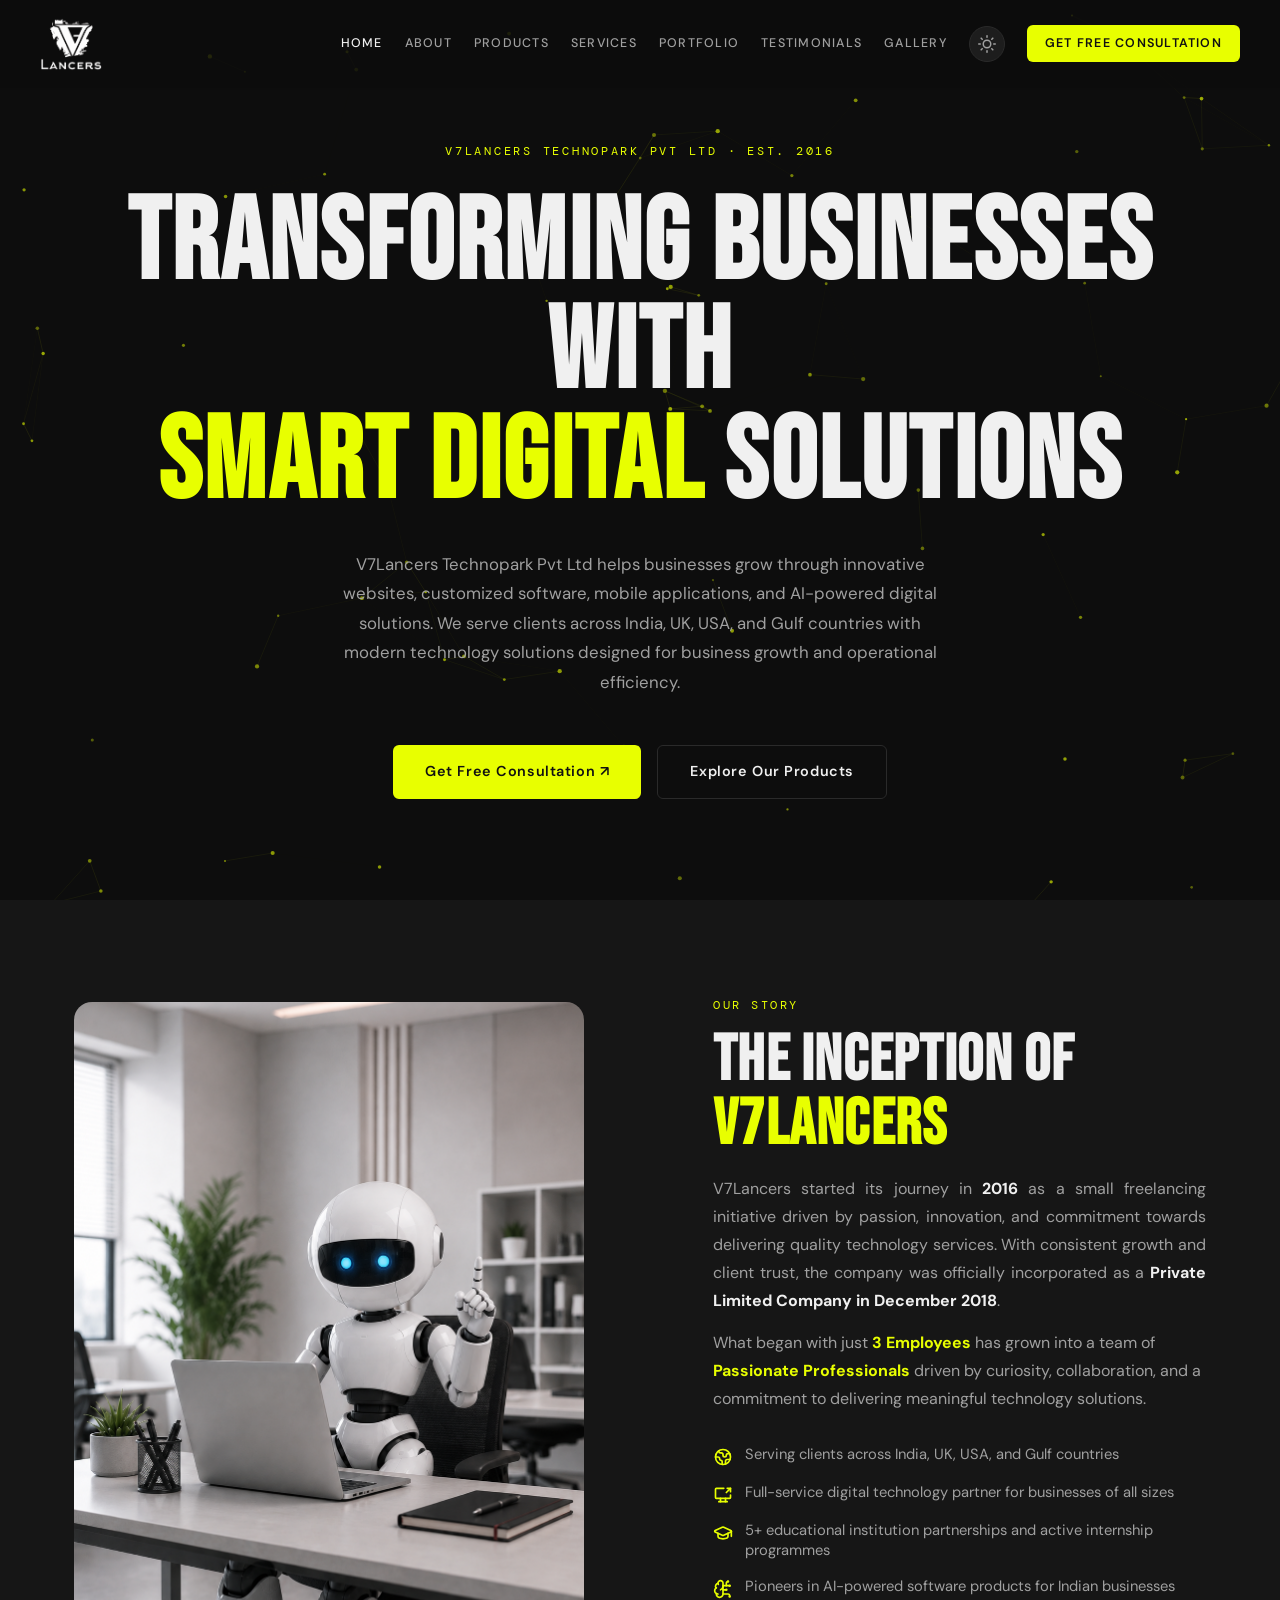
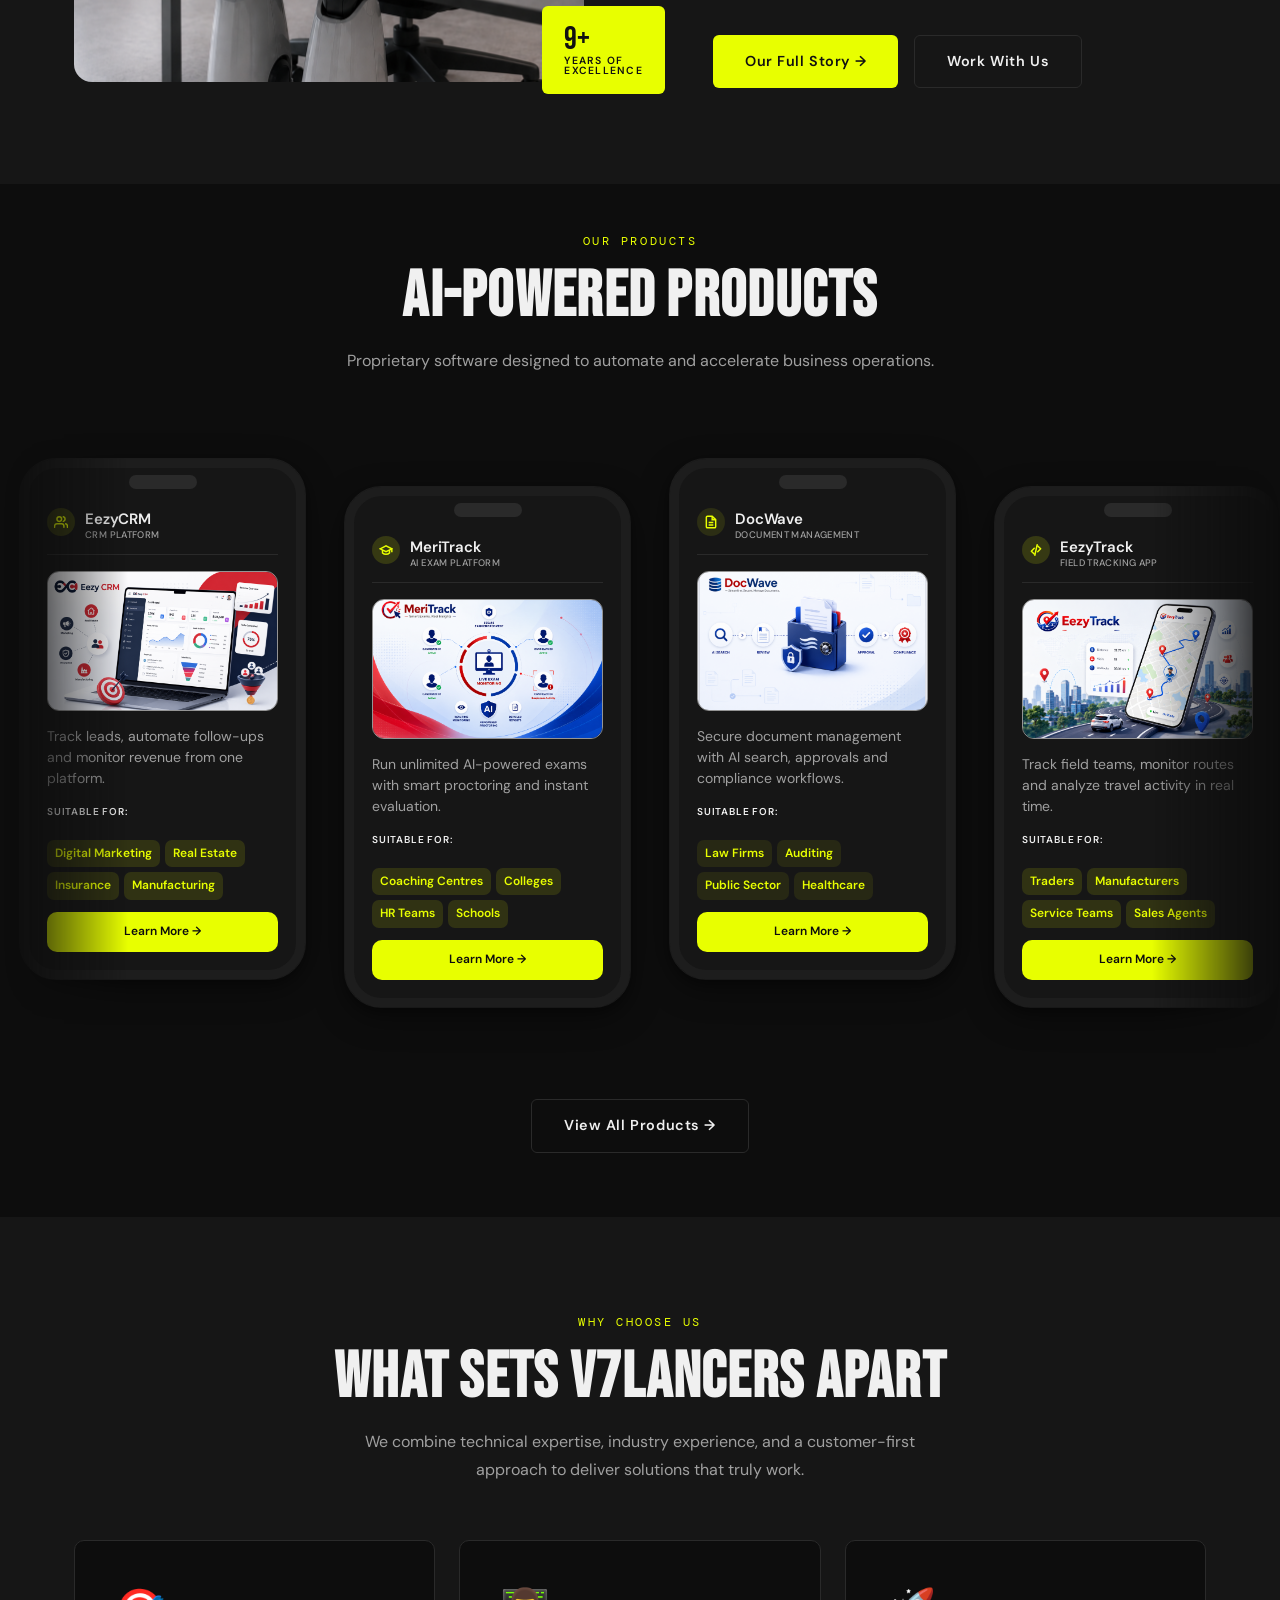
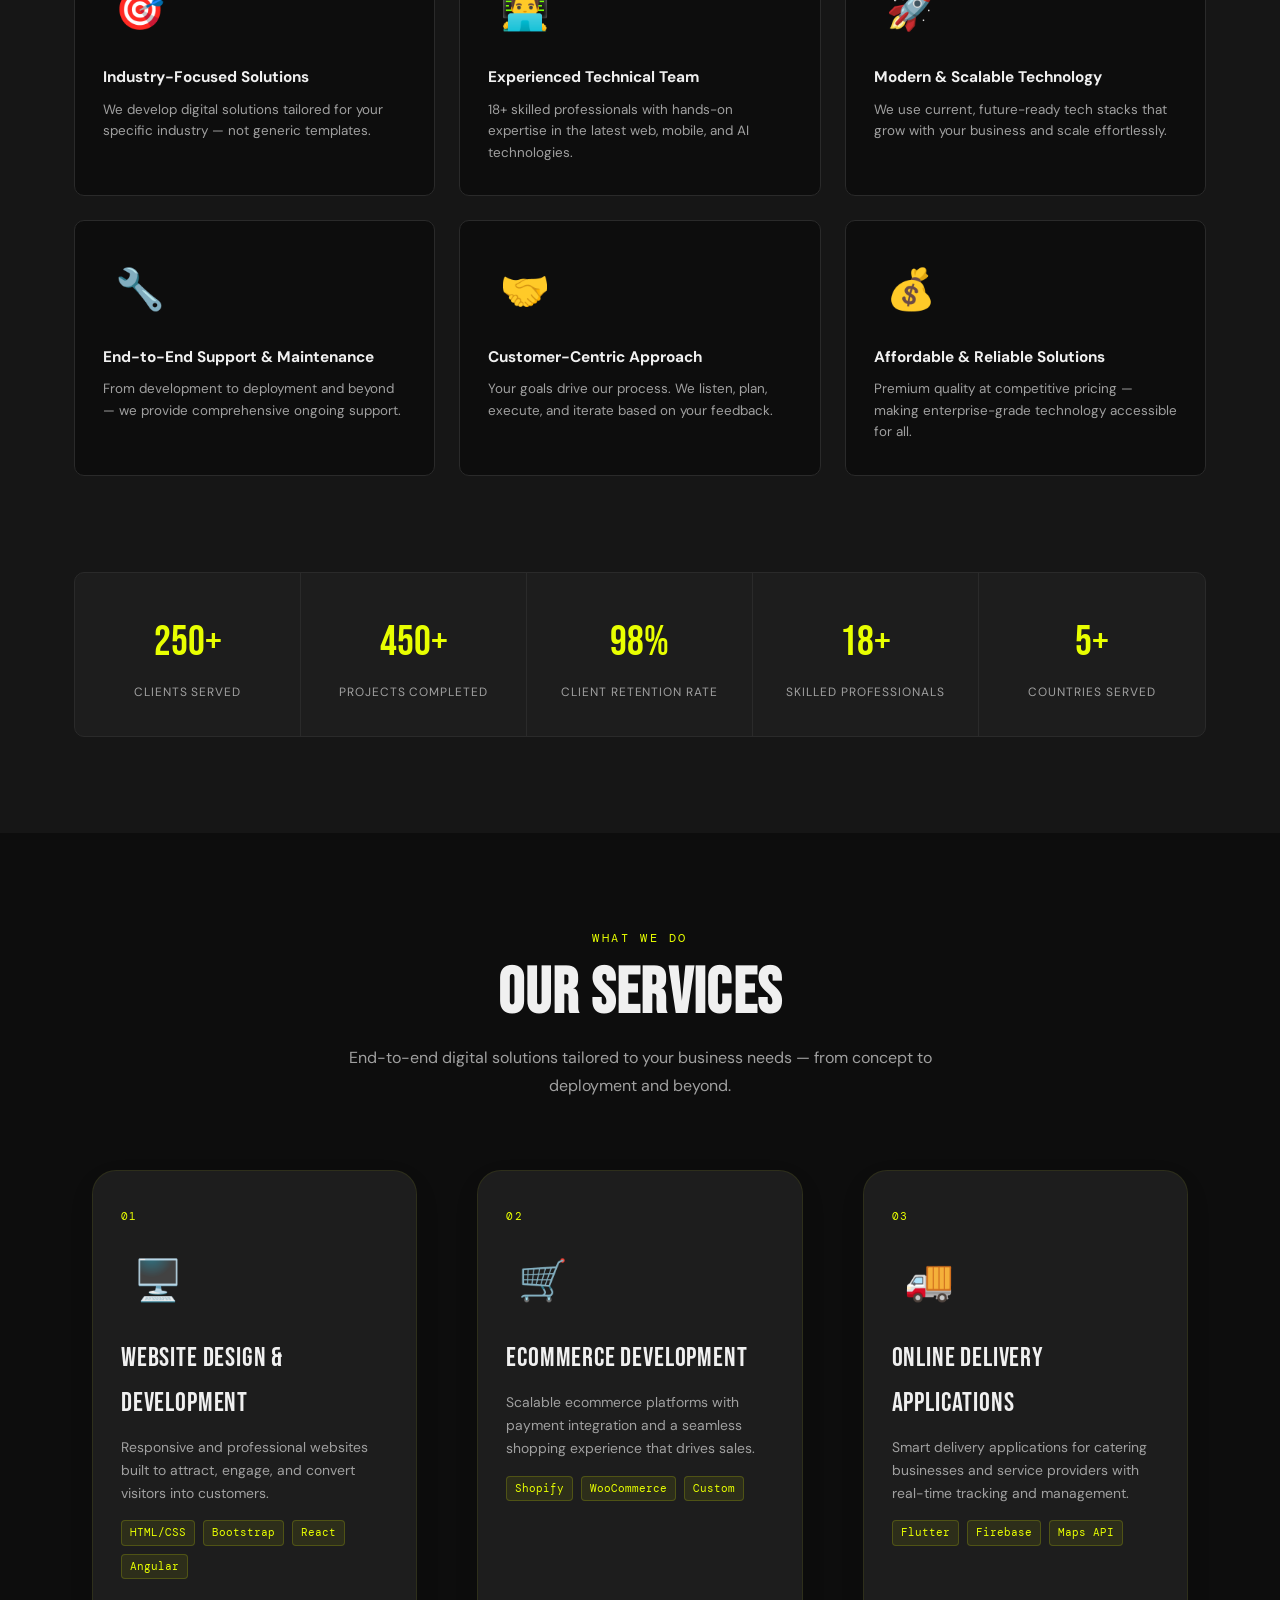
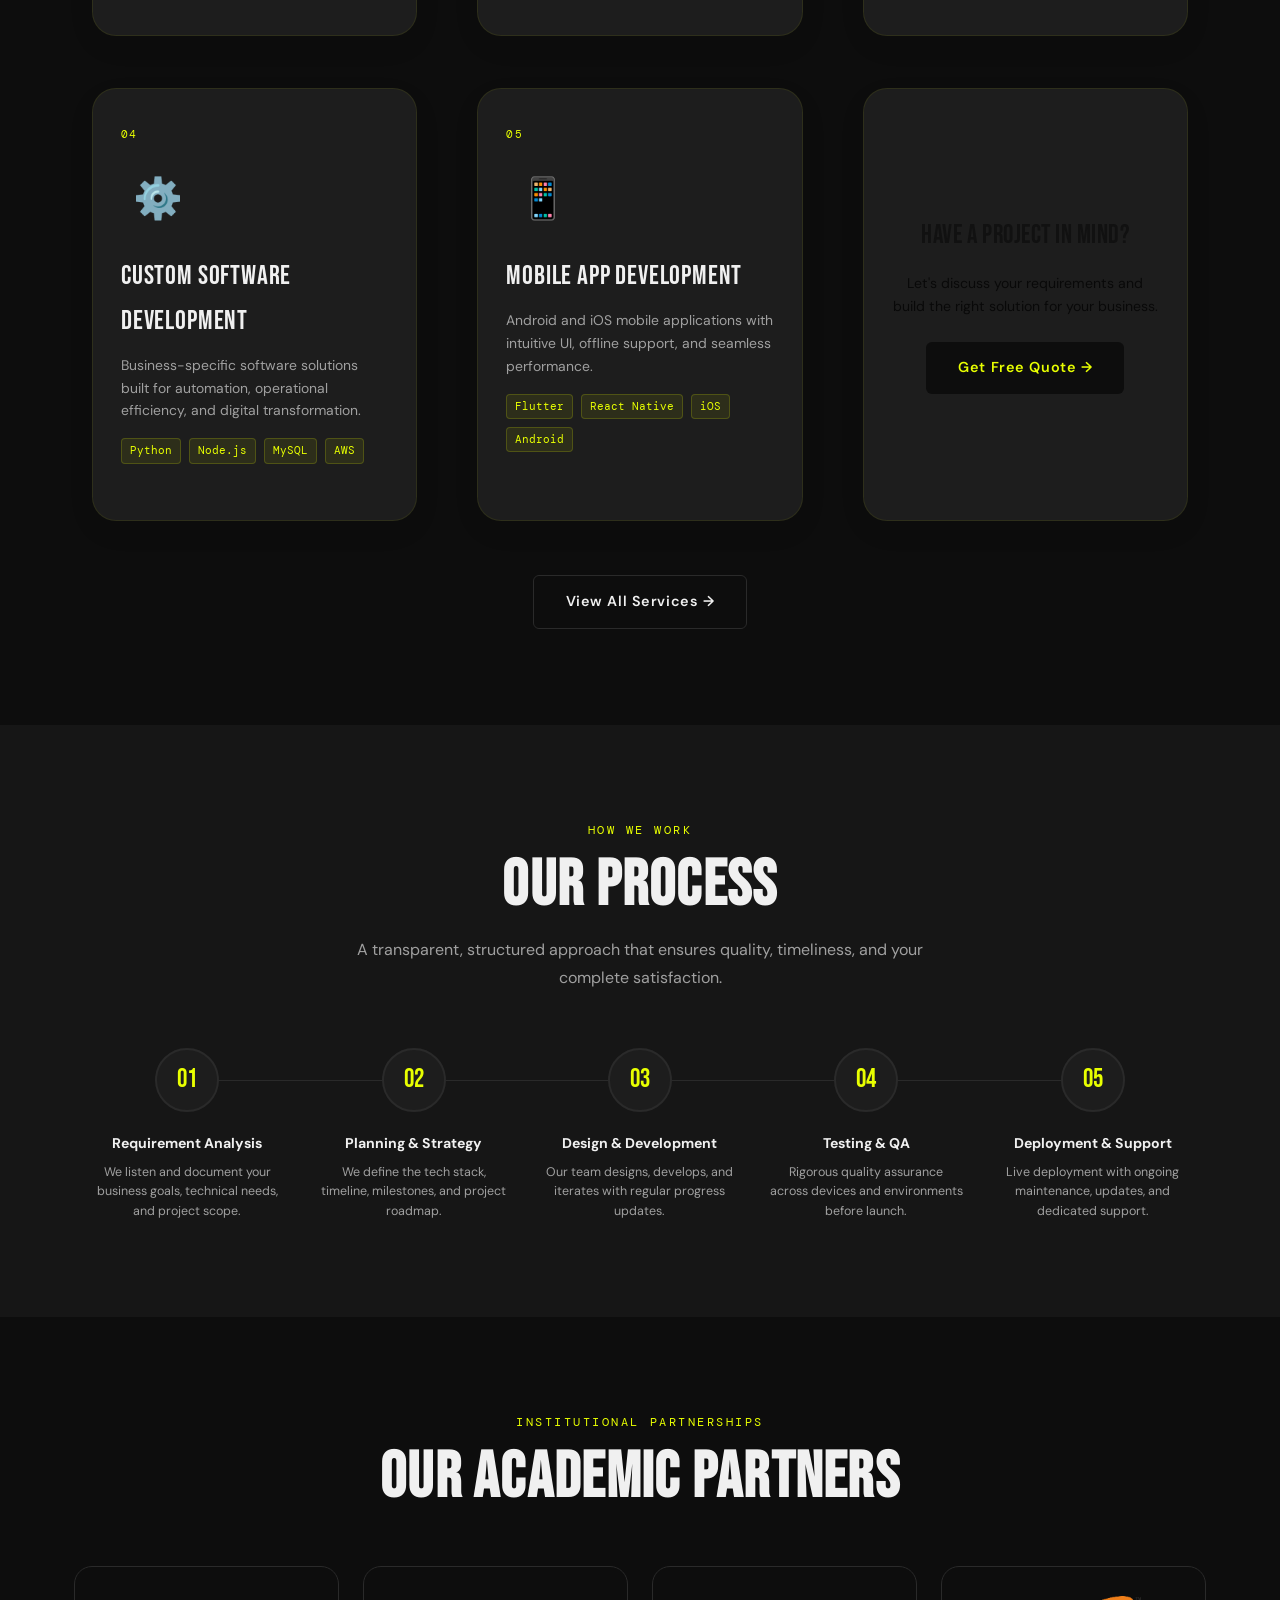
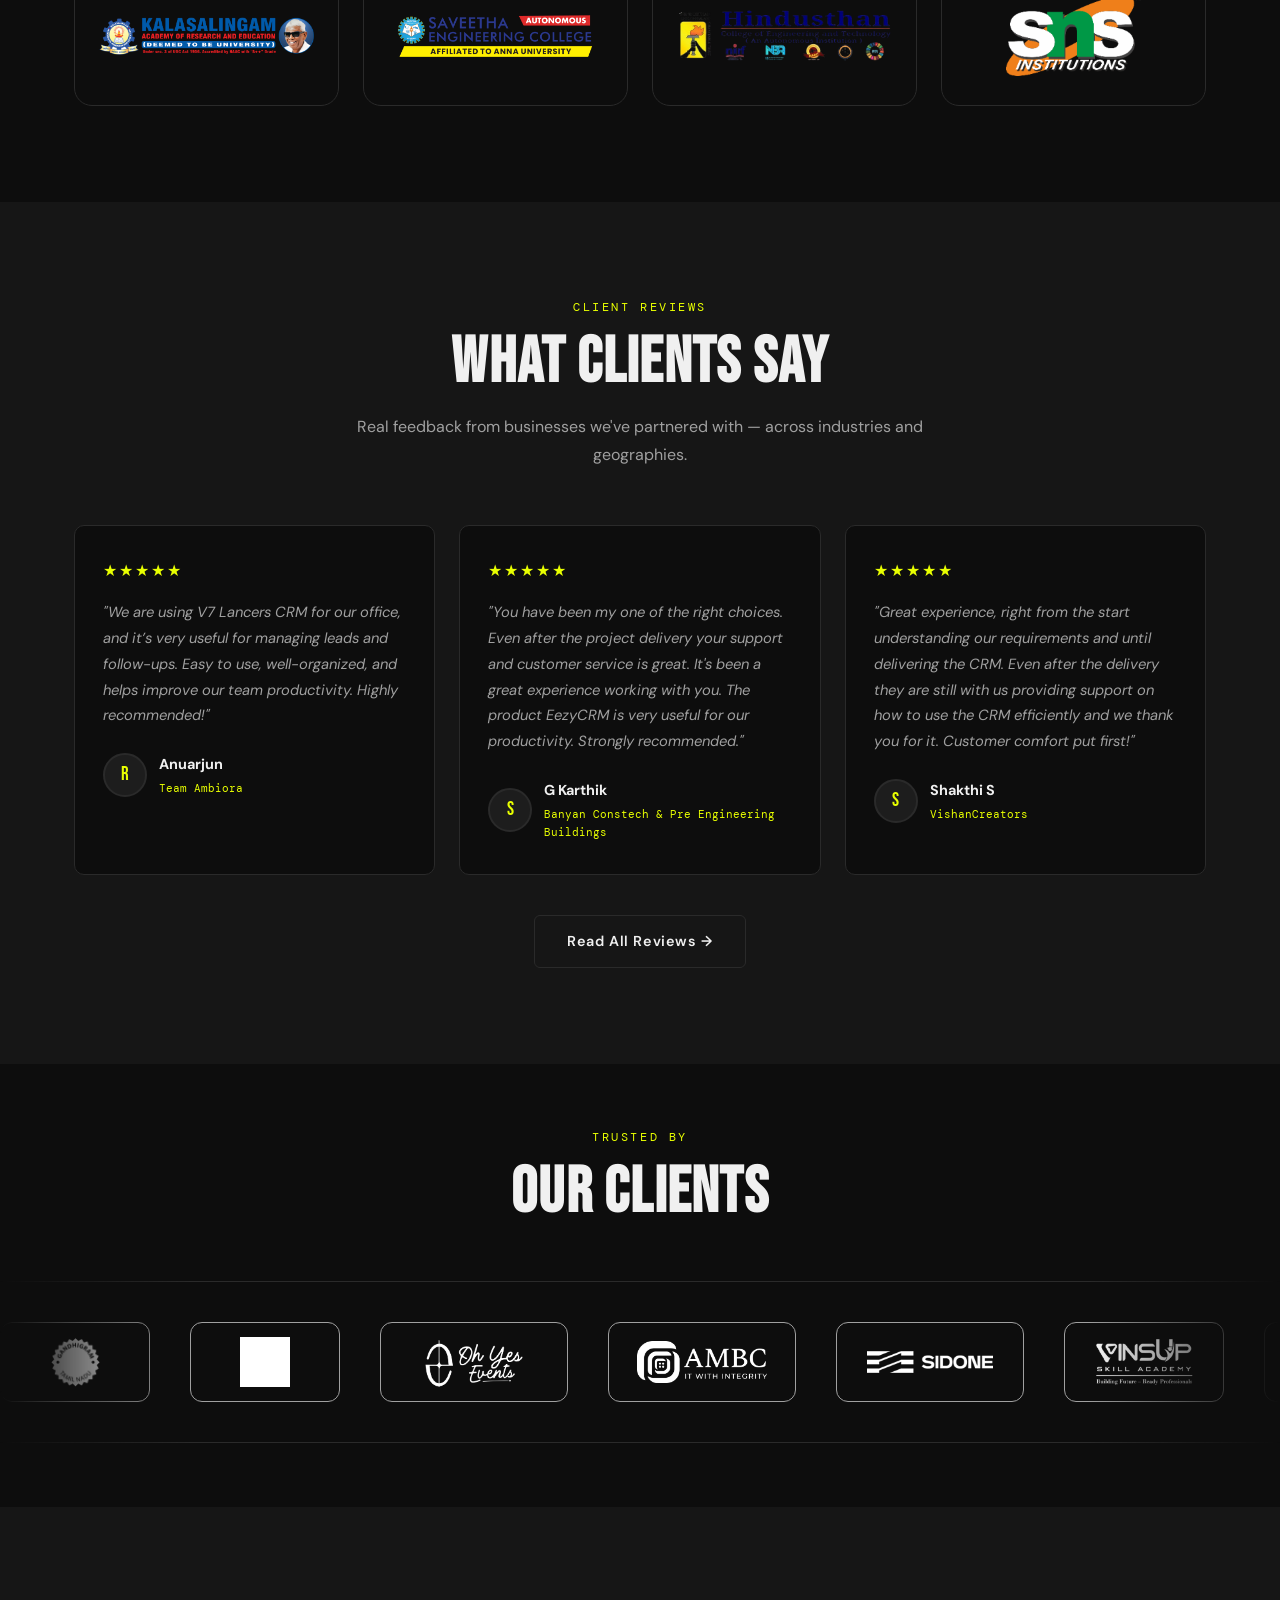
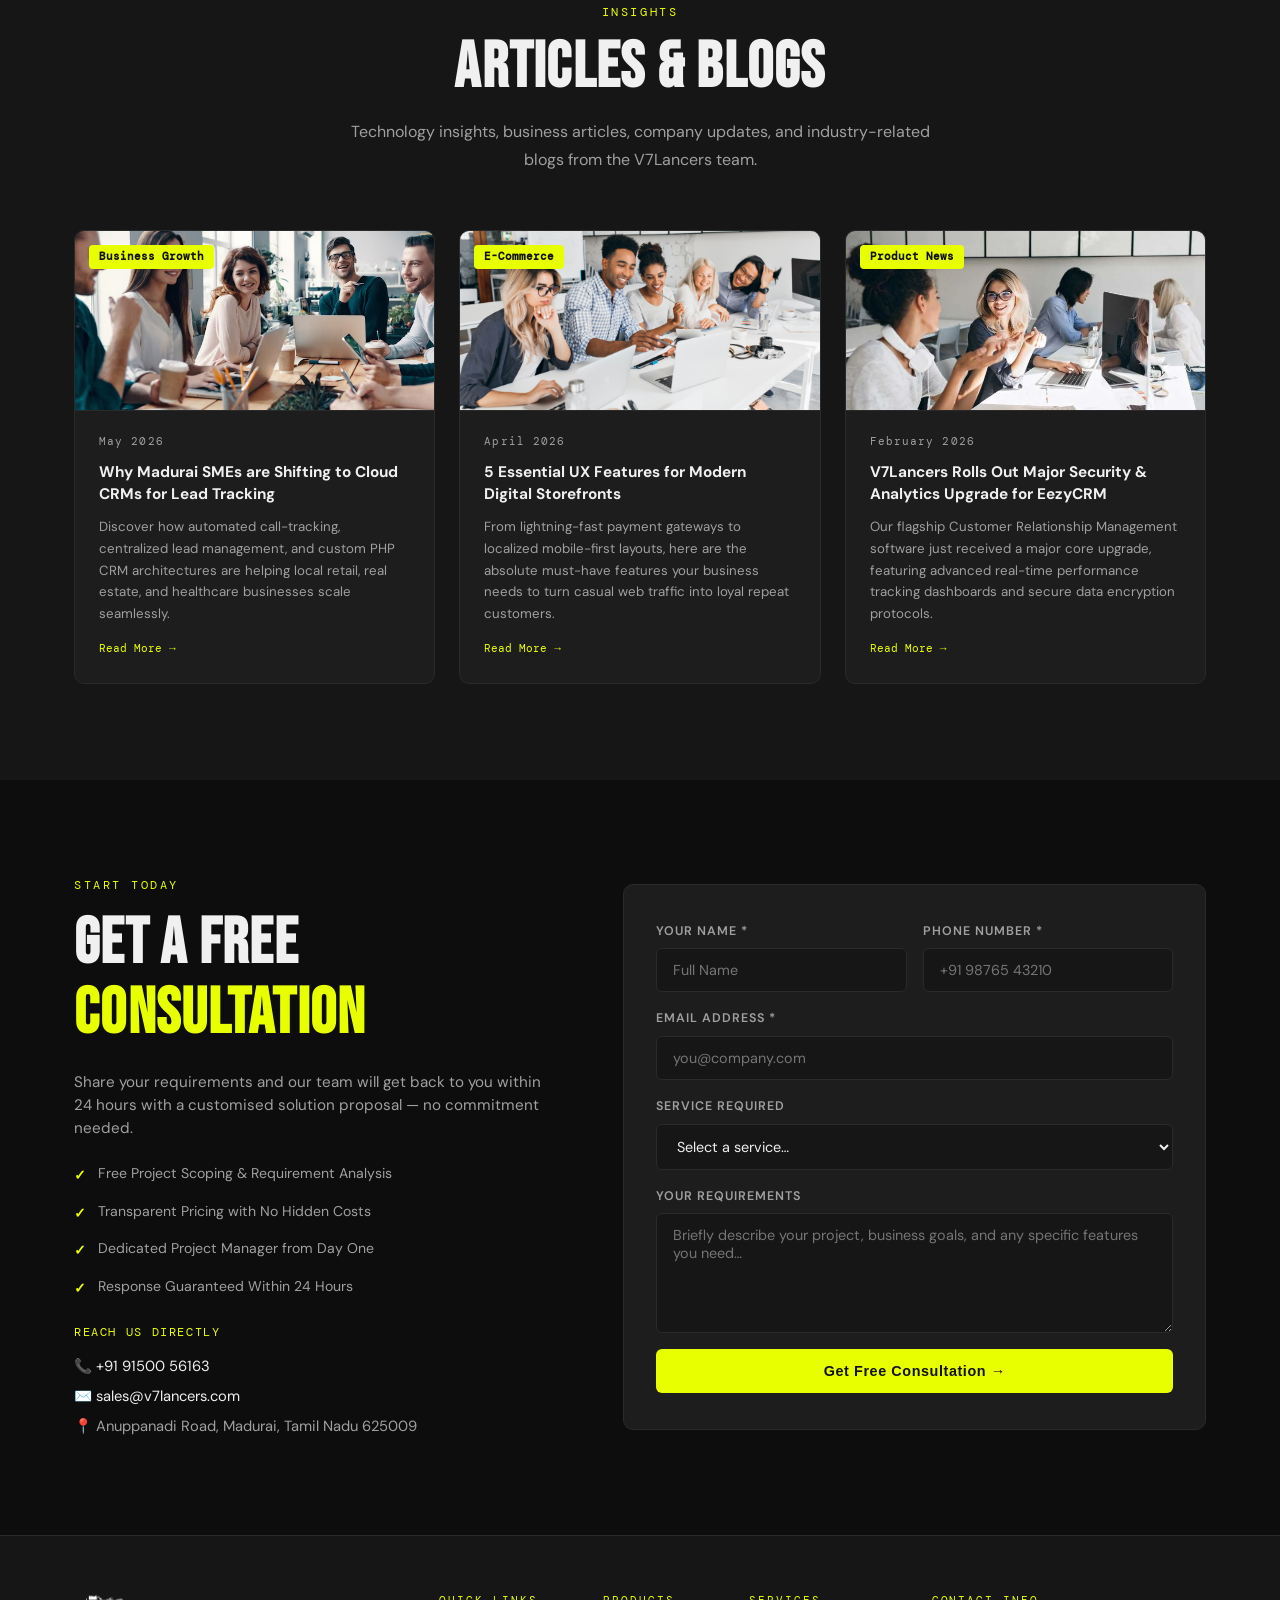
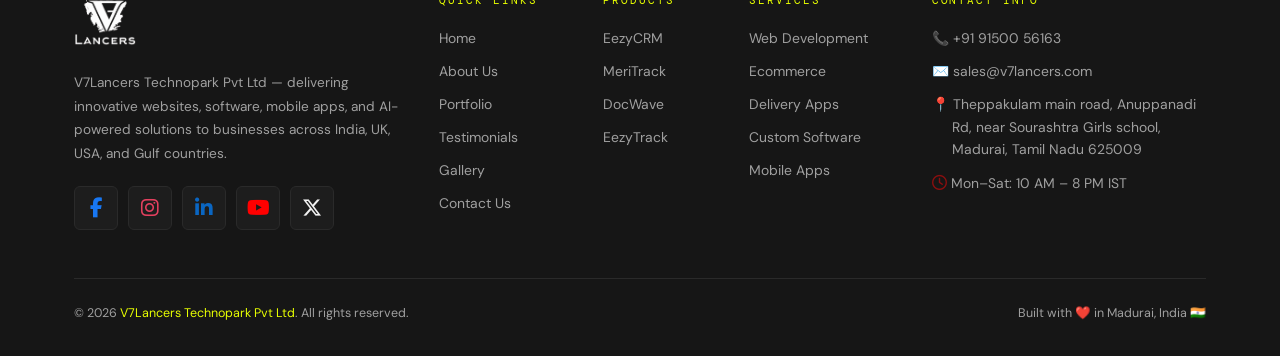
==== commit 8fae9c15: "feat: update contact and index pages with improved logo handling and layout adjustments" ====
--- a/index.html
+++ b/index.html
@@ -1711,7 +1711,10 @@
     </a>
 
     <div class="mobile-footer-brand">
-      <img src="assets/site-logo/logo-light.png" alt="V7Lancers">
+      <img class="site-logo light-logo" src="assets/site-logo/logo-dark.png" alt="V7Lancers Logo" width="180"
+              height="48" />
+            <img class="site-logo dark-logo" src="assets/site-logo/logo-light.png" alt="V7Lancers Logo" width="180"
+              height="48" />
 
     </div>
 
--- a/style.css
+++ b/style.css
@@ -477,11 +477,6 @@
 }
 
 /* ─── MOBILE THEME TOGGLE ────────────────────────────── */
-
-.mobile-theme-toggle {
-  display: none;
-}
-
 .mobile-controls {
   display: none;
 }
@@ -513,7 +508,6 @@
     color: var(--accent);
   }
 }
-
 
 /* ─── SECTION HEADER ─────────────────────────────────── */
 .sec-tag {
@@ -3459,8 +3453,6 @@
 /* =================================================================
    C. COMPONENTS — Device-agnostic shared styles
 ================================================================= */
-
-/* ── Service Header ─────────────────────────────────────────────── */
 .mobile-service-header {
   padding: 60px 20px 40px;
   text-align: center;
@@ -3490,213 +3482,260 @@
   margin: 0;
 }
 
-.service-tip {
-  text-align: center;
-  color: var(--accent);
-  font-size: .78rem;
-  font-weight: 600;
-  margin-bottom: 14px;
-  animation: float 1.8s ease-in-out infinite;
-}
-
-@keyframes float {
-
-  0%,
-  100% {
-    transform: translateY(0);
-  }
-
-  50% {
-    transform: translateY(-4px);
-  }
-}
-
-/* ── Service Card (mobile accordion — guarded) ──────────────────── */
-/* ================================
-   SERVICE PREVIEW
-================================ */
-.service-preview {
-  position: relative;
-  overflow: hidden;
-
-  background: #fff;
-  border: 2px solid #e8e8e8;
-  border-radius: 16px;
-
-  min-height: 170px;
-  margin-bottom: 15px;
-}
-
-/* ---------------- LEFT ---------------- */
-
-.service-left {
-  position: absolute;
-  inset: 0 auto 0 0;
-
-  width: 35%;
-  z-index: 2;
-
-  background: var(--accent);
-
-  padding: 26px 18px;
-
-  display: flex;
-  flex-direction: column;
-  justify-content: center;
-
-}
-
-.service-left::after {
-  content: "";
-
-  position: absolute;
-
-  top: 0;
-  right: -60px;
-
-  width: 120px;
-  height: 100%;
-  background: var(--accent);
-
-  clip-path: polygon(0 0,
-      100% 0,
-      38% 100%,
-      0 100%);
-}
-
-.service-left>* {
-  position: relative;
-  z-index: 3;
-}
-
-
-.service-left p {
-  margin: 0;
-
-  font-family: var(--font-display);
-  color: var(--on-accent);
-  font-size: 1rem;
-
-}
-
-/* ---------------- RIGHT ---------------- */
-
-.service-right {
-
-  margin-left: 42%;
-
-  height: 170px;
-
-  display: flex;
-  align-items: center;
-
-  padding-left: 38px;
-  padding-right: 22px;
-}
-
-.product-features {
-
-  width: 100%;
-
-  margin: 0;
-  padding: 0;
-
-  list-style: none;
-}
-
-.product-features li {
-
-  display: flex;
-  align-items: center;
-
-  gap: 12px;
-
-  height: 46px;
-
-  font-weight: 600;
-  font-size: .92rem;
-
-  color: #6b6b6b;
-}
-
-.product-features li+li {
-
-  border-top: 1px solid #ececec;
-}
-
-.product-features i {
-
-  color: #7c4dff;
-
-  font-size: 14px;
-
-  width: 18px;
-
-  text-align: center;
-}
-
-.product-features li:hover {
-
-  color: #7c4dff;
-
-  transform: translateX(6px);
-
-  transition: .3s;
-}
-
-/* ── Expandable Details ─────────────────────────────────────────── */
-.service-expand {
-  max-height: 0;
-  overflow: hidden;
-  transition: max-height var(--tr);
-  padding: 0 18px;
-}
-
-.service-card.active .service-expand {
-  max-height: 300px;
-  padding: 0 18px 18px;
-}
-
-.service-expand p {
-  color: var(--muted);
-  line-height: 1.7;
-  margin-bottom: 16px;
-}
-
-/* ── Tags ───────────────────────────────────────────────────────── */
-.service-tags {
-  display: flex;
-  flex-wrap: wrap;
-  gap: 8px;
-  margin-bottom: 18px;
-}
-
-.service-tags span {
-  background: var(--surface);
-  border: 1px solid var(--border);
-  color: var(--text);
-  padding: 6px 12px;
-  border-radius: 30px;
-  font-size: 0.78rem;
-  font-weight: 500;
-}
-
-/* ── Button ─────────────────────────────────────────────────────── */
-.service-btn {
-  display: inline-block;
-  text-decoration: none;
-  background: var(--accent);
-  color: var(--on-accent);
-  padding: 12px 18px;
-  border-radius: 12px;
-  font-size: 0.9rem;
-  font-weight: 600;
-}
-
-.service-btn:hover {
-  background: var(--accent2);
-}
-
+/* ==========================================================
+   SERVICE CARD
+========================================================== */
+
+.service-card{
+    margin:14px 18px;
+    background:var(--card);
+    border:1px solid rgba(var(--accent-rgb),.08);
+    border-radius:24px;
+    overflow:hidden;
+    box-shadow:0 10px 30px rgba(0,0,0,.05);
+    transition:.35s ease;
+}
+
+.service-card.active{
+    transform:translateY(-3px);
+    border-color:rgba(var(--accent-rgb),.18);
+    box-shadow:0 18px 40px rgba(0,0,0,.08);
+}
+
+/* ==========================================================
+   PREVIEW
+========================================================== */
+
+.service-preview{
+    padding:22px 20px 16px;
+}
+
+/* ==========================================================
+   TITLE
+========================================================== */
+
+.service-preview h3{
+    margin:0 0 18px;
+    display:flex;
+    align-items:center;
+    gap:10px;
+
+    font-family:var(--font-display);
+    font-size:1.2rem;
+    font-weight:700;
+    color:var(--text);
+}
+
+.service-preview h3::after{
+    content:"";
+    flex:1;
+    height:2px;
+    border-radius:10px;
+    background:linear-gradient(
+        to right,
+        rgba(var(--accent-rgb),.9),
+        transparent
+    );
+}
+
+/* ==========================================================
+   FEATURE PILLS
+========================================================== */
+
+.product-features{
+    display:flex;
+    flex-wrap:wrap;
+    gap:10px;
+    margin:0;
+    padding:0;
+    list-style:none;
+}
+
+.product-features li{
+    padding:8px 14px;
+    border-radius:999px;
+
+    background:rgba(var(--accent-rgb),.08);
+    border:1px solid rgba(var(--accent-rgb),.15);
+
+    color:var(--accent);
+
+    font-size:.72rem;
+    font-weight:600;
+
+    transition:.25s;
+}
+
+.product-features li:hover{
+    transform:translateY(-2px);
+    background:rgba(var(--accent-rgb),.12);
+}
+
+.product-features i{
+    display:none;
+}
+
+/* ==========================================================
+   READ MORE
+========================================================== */
+
+.read-more{
+    display:flex;
+    justify-content:flex-end;
+    margin-top:14px;
+    cursor:pointer;
+}
+
+.read-more i{
+    width:30px;
+    height:30px;
+
+    display:flex;
+    align-items:center;
+    justify-content:center;
+
+    border-radius:50%;
+
+    background:rgba(var(--accent-rgb),.08);
+
+    color:var(--accent);
+
+    font-size:10px;
+
+    transition:.3s;
+}
+
+.service-card.active .read-more i{
+    transform:rotate(180deg);
+    background:var(--accent);
+    color:#fff;
+}
+
+/* ==========================================================
+   ACCORDION
+========================================================== */
+
+.service-expand{
+    max-height:0;
+    overflow:hidden;
+    opacity:0;
+
+    padding:0 20px;
+
+    transition:
+        max-height .45s ease,
+        opacity .3s ease,
+        padding .3s ease;
+}
+
+.service-card.active .service-expand{
+    max-height:450px;
+    opacity:1;
+    padding:12px 20px 20px;
+}
+
+/* ==========================================================
+   DESCRIPTION
+========================================================== */
+
+.service-expand p{
+    margin:0 0 16px;
+    line-height:1.7;
+    color:var(--muted);
+}
+
+/* ==========================================================
+   TAGS
+========================================================== */
+
+.service-tags{
+    display:flex;
+    flex-wrap:wrap;
+    gap:8px;
+    margin-bottom:18px;
+}
+
+.service-tags span{
+    padding:7px 14px;
+    border-radius:999px;
+    background:var(--surface);
+    border:1px solid var(--border);
+    font-size:.78rem;
+    font-weight:600;
+}
+
+/* ==========================================================
+   BUTTON
+========================================================== */
+
+.service-btn{
+    display:block;
+    width:100%;
+
+    padding:14px;
+
+    text-align:center;
+    text-decoration:none;
+
+    border-radius:14px;
+
+    background:linear-gradient(
+        135deg,
+        var(--accent),
+        var(--accent2)
+    );
+
+    color:#fff;
+
+    font-weight:700;
+
+    transition:.3s;
+}
+
+.service-btn:hover{
+    transform:translateY(-2px);
+    box-shadow:0 10px 25px rgba(var(--accent-rgb),.25);
+}
+
+/* ==========================================================
+   MOBILE
+========================================================== */
+
+@media (max-width:480px){
+
+    .service-card{
+        margin:12px;
+    }
+
+    .service-preview{
+        padding:18px;
+    }
+
+    .service-expand{
+        padding:0 18px;
+    }
+
+    .service-card.active .service-expand{
+        padding:10px 18px 18px;
+    }
+
+    .service-preview h3{
+        font-size:1.1rem;
+    }
+
+    .product-features{
+        gap:8px;
+    }
+
+    .product-features li{
+        font-size:.7rem;
+        padding:7px 12px;
+    }
+
+    .service-btn{
+        padding:13px;
+    }
+}
 /* ── Hub Card ───────────────────────────────────────────────────── */
 .hub-card {
   background: var(--card);
@@ -3966,7 +4005,7 @@
   }
 
   .nav-logo .site-logo {
-    height: 60px;
+    height: 40px;
     width: auto;
   }
 
@@ -4114,8 +4153,35 @@
 
   /* Services page */
   .mobile-services-page {
-    padding: 20px 16px 40px;
+    padding: 20px 16px 120px; /* 120px bottom padding to prevent bottom nav from covering content */
     background: var(--bg);
+  }
+
+  .mobile-service-header {
+    padding: 60px 16px 30px;
+    text-align: center;
+    background: var(--bg);
+  }
+
+  .mobile-service-header h1 {
+    font-family: var(--font-mono);
+    font-size: .75rem;
+    font-weight: 500;
+    letter-spacing: .25em;
+    text-transform: uppercase;
+    color: var(--accent);
+    margin: 0 0 12px;
+  }
+
+  .mobile-service-header p {
+    font-family: var(--font-display);
+    font-size: clamp(2rem, 6vw, 3rem);
+    font-weight: 700;
+    line-height: 1.1;
+    letter-spacing: .02em;
+    text-transform: uppercase;
+    color: var(--text);
+    margin: 0;
   }
 
   /* Product nav styles moved out of fixed positioning */
@@ -4148,28 +4214,194 @@
     opacity: 0.5;
   }
 
-  /* ── Service Card — mobile accordion (guarded) ───────────────── */
+  /* ── Service Card — mobile accordion ───────────────── */
   .service-card {
     background: var(--card);
     border: 1px solid var(--border);
     border-radius: 20px;
     overflow: hidden;
-    margin-bottom: 18px;
+    margin-bottom: 20px; /* only bottom margin to avoid clashing with container padding */
     box-shadow: var(--shadow-sm);
     transition: var(--tr);
-    cursor: pointer;
   }
 
   .service-card:active {
     transform: scale(0.99);
   }
 
-  .service-card img {
+  .service-card img.service-image {
     width: 100%;
     height: auto;
-    max-height: 40vh;
+    max-height: 350px;
     object-fit: contain;
     display: block;
+    margin: 0 auto;
+  }
+
+  .service-preview {
+    padding: 20px;
+  }
+
+  .service-preview h3.service-section-title {
+    margin: 0 0 14px;
+    display: flex;
+    align-items: center;
+    gap: 10px;
+    font-family: var(--font-display);
+    font-size: clamp(1.4rem, 4vw, 1.8rem);
+    font-weight: 700;
+    color: var(--text);
+  }
+
+  .service-preview h3.service-section-title::after {
+    content: "";
+    flex: 1;
+    height: 2px;
+    border-radius: 10px;
+    background: linear-gradient(
+      to right,
+      rgba(var(--accent-rgb), 0.9),
+      transparent
+    );
+  }
+
+  .service-preview .sec-body {
+    font-size: 0.9rem;
+    line-height: 1.6;
+    color: var(--muted);
+    margin-bottom: 16px;
+  }
+
+  .service-tech {
+    display: flex;
+    flex-wrap: wrap;
+    gap: 8px;
+    margin-bottom: 16px;
+  }
+
+  .show-more-btn {
+    background: none;
+    border: none;
+    color: var(--accent);
+    font-weight: 600;
+    font-size: 0.85rem;
+    padding: 8px 0;
+    cursor: pointer;
+    display: flex;
+    align-items: center;
+    gap: 6px;
+    font-family: var(--font-body);
+  }
+
+  .show-more-btn i {
+    font-size: 0.8rem;
+    transition: transform 0.3s ease;
+  }
+
+  /* Accordion Feature Block */
+  .feature-block {
+    max-height: 0;
+    opacity: 0;
+    overflow: hidden;
+    transition: max-height 0.45s ease, opacity 0.3s ease, padding 0.3s ease;
+  }
+
+  .feature-title{
+  margin: 4px 0 6px;
+  font-size: 0.95rem;
+  font-weight: 600;
+  color: var(--text);
+  letter-spacing: .3px;
+}
+
+  .service-card.expanded .feature-block {
+    max-height: 1000px;
+    opacity: 1;
+    margin-top: 4px;
+  }
+
+  .service-card.expanded .show-more-btn i {
+    transform: rotate(180deg);
+  }
+
+  .feature-block .check-list {
+    display: flex;
+    flex-direction: column;
+    gap: 8px;
+    margin: 0 0 20px;
+  }
+
+  .feature-block .check-item {
+    display: flex;
+    align-items: flex-start;
+    gap: 8px;
+    font-size: 0.85rem;
+    line-height: 1.5;
+    color: var(--text);
+  }
+
+  .feature-block .check-item::before {
+    content: "✓";
+    color: var(--accent);
+    font-weight: bold;
+  }
+
+  /* Floating Bottom Navigation */
+  .service-nav {
+    position: fixed;
+    left: 50%;
+    bottom: 20px;
+    transform: translateX(-50%);
+    width: min(calc(100vw - 32px), 400px);
+    height: 64px;
+    display: flex;
+    align-items: center;
+    justify-content: space-around;
+    padding: 0 10px;
+    background: var(--card);
+    border: 1px solid var(--border);
+    border-radius: 20px;
+    backdrop-filter: blur(18px);
+    -webkit-backdrop-filter: blur(18px);
+    box-shadow: 0 10px 30px rgba(0,0,0,0.12), inset 0 1px rgba(255,255,255,0.08);
+    z-index: 9999;
+    box-sizing: border-box;
+  }
+
+  .service-nav a {
+    flex: 1;
+    display: flex;
+    flex-direction: column;
+    align-items: center;
+    justify-content: center;
+    gap: 2px;
+    height: 100%;
+    text-decoration: none;
+    color: var(--muted);
+    transition: 0.3s;
+  }
+
+  .service-nav a i {
+    font-size: 1.1rem;
+    transition: 0.3s;
+  }
+
+  .service-nav a span {
+    font-size: 0.65rem;
+    font-weight: 600;
+  }
+
+  .service-nav a.active,
+  .service-nav a:hover {
+    color: var(--accent);
+  }
+
+  .service-nav a.active i {
+    transform: translateY(-2px);
+  }
+
+  .service-nav a:active {
+    transform: scale(0.95);
   }
 
   /* ── Contact page mobile overrides ───────────────────────────── */
@@ -4262,175 +4494,374 @@
   padding: 20px 16px 40px;
 }
 
+
+/* =====================================================
+   MOBILE PRODUCTS
+===================================================== */
+/* =====================================================
+   PRODUCT BOTTOM NAVIGATION
+===================================================== */
+
 .product-nav {
-  position: fixed;
-  bottom: 0;
-  left: 0;
-  width: 100%;
-  display: flex;
-  justify-content: space-around;
-  align-items: center;
-  padding: 10px 12px;
-  background: var(--card);
-  border-top: 1px solid var(--border);
-  box-shadow: 0 -4px 20px rgba(0, 0, 0, .08);
-  z-index: 9999;
-  box-sizing: border-box;
-}
+    position: fixed;
+    left: 0;
+    right: 0;
+    bottom: 0;
+
+    width: 100%;
+    height: 72px;
+
+    display: flex;
+    align-items: center;
+    justify-content: space-around;
+
+    padding: 0 10px;
+
+    background: var(--card);
+    border-top: 1px solid var(--border);
+
+    backdrop-filter: blur(18px);
+    -webkit-backdrop-filter: blur(18px);
+
+    box-shadow:
+        0 -10px 30px rgba(0,0,0,.12),
+        inset 0 1px rgba(255,255,255,.08);
+
+    z-index: 9999;
+    box-sizing: border-box;
+}
+
+/* Navigation Item */
 
 .product-nav a {
-  flex: 1;
-  height: 46px;
-  display: flex;
-  align-items: center;
-  justify-content: center;
-  color: var(--muted);
-  text-decoration: none;
-  border-radius: 12px;
-  transition: var(--tr);
-}
+    flex: 1;
+
+    display: flex;
+    flex-direction: column;
+    align-items: center;
+    justify-content: center;
+
+    gap: 4px;
+
+    height: 100%;
+
+    text-decoration: none;
+    color: var(--muted);
+
+    transition: var(--tr);
+}
+
+/* Icon */
 
 .product-nav a i {
-  font-size: 1.15rem;
-}
-
-.product-nav a.active,
+    font-size: 1.2rem;
+    transition: var(--tr);
+}
+
+/* Label */
+
+.product-nav a span {
+    font-family: var(--font-body);
+    font-size: .72rem;
+    font-weight: 600;
+    line-height: 1;
+}
+
+/* Active */
+
+.product-nav a.active {
+    color: var(--accent);
+}
+
+.product-nav a.active i {
+    transform: translateY(-2px);
+}
+
+.product-nav a.active::after {
+    content: "";
+    width: 6px;
+    height: 6px;
+    margin-top: 2px;
+
+    border-radius: 50%;
+    background: var(--accent);
+}
+
+/* Hover */
+
 .product-nav a:hover {
-  color: var(--accent);
-  background: rgba(var(--accent-rgb), 0.08);
-}
+    color: var(--accent);
+}
+
+.product-nav a:hover i {
+    transform: translateY(-2px);
+}
+
+/* Click */
+
+.product-nav a:active {
+    transform: scale(.96);
+}
+
+/* Safe area for iPhone */
+
+@supports (padding-bottom: env(safe-area-inset-bottom)) {
+
+    .product-nav {
+        height: calc(72px + env(safe-area-inset-bottom));
+        padding-bottom: env(safe-area-inset-bottom);
+    }
+
+}
+
+/* Prevent page content from being hidden */
 
 .mobile-products-page {
-  padding-bottom: 90px;
-}
+    padding-bottom: 95px;
+}
+/* =====================================================
+   MOBILE PRODUCTS
+===================================================== */
+
+.mobile-products-page {
+    padding: 1.5rem 0 6rem;
+    background: var(--bg);
+}
+
+/* =====================================================
+   SLIDER
+===================================================== */
 
 .product-slider {
-
-  display: flex;
-  overflow-x: auto;
-  scroll-snap-type: x mandatory;
-  scroll-behavior: smooth;
-  -webkit-overflow-scrolling: touch;
+    display: flex;
+    gap: 1rem;
+
+    overflow-x: auto;
+    scroll-snap-type: x mandatory;
+    scroll-behavior: smooth;
+    -webkit-overflow-scrolling: touch;
+
+    padding: 0 1rem 2rem;
 }
 
 .product-slider::-webkit-scrollbar {
-  display: none;
-}
+    display: none;
+}
+
+/* =====================================================
+   CARD
+===================================================== */
 
 .product-slide {
-  min-width: 100%;
-  scroll-snap-align: start;
-  padding: 24px;
-  text-align: center;
-}
+    flex: 0 0 calc(100% - 2rem);
+
+    scroll-snap-align: center;
+
+    background: var(--card);
+    border: 1px solid var(--border);
+    border-radius: 18px;
+
+    overflow: hidden;
+
+    box-shadow: var(--shadow-sm);
+    transition: var(--tr);
+}
+
+.product-slide:hover {
+    transform: translateY(-3px);
+    box-shadow: var(--shadow-md);
+}
+
+/* =====================================================
+   IMAGE
+===================================================== */
 
 .product-slide img {
-  width: 100%;
-  max-width: 280px;
-  margin: auto;
-  display: block;
+    display: block;
+
+    width: calc(100% - 2rem);
+    margin: 1rem;
+
+    aspect-ratio: 16/9;
+    object-fit: cover;
+
+    border-radius: 14px;
+    border: 1px solid var(--border);
+}
+
+/* =====================================================
+   CONTENT
+===================================================== */
+
+.product-slide-content {
+    padding: 0 1.25rem 1.25rem;
+}
+
+.tagline {
+    display: inline-block;
+    margin-bottom: .6rem;
+
+    font-family: var(--font-mono);
+    font-size: .72rem;
+    font-weight: 700;
+
+    letter-spacing: .12em;
+    text-transform: uppercase;
+
+    color: var(--accent);
 }
 
 .product-slide h2 {
-  margin-top: 20px;
-  font-size: 1.8rem;
-  font-family: var(--font-display);
-
-  font-weight: 700;
-  line-height: .95;
-  letter-spacing: -.02em;
-  text-transform: uppercase;
-  color: var(--text);
-  margin: 18px 0 10px;
-
-
-}
-
-.tagline {
-  display: block;
-  color: var(--accent);
-
-  margin-bottom: 15px;
-  font-family: var(--font-mono);
+    margin: 0 0 .75rem;
+
+    font-family: var(--font-body);
+    font-size: 1.45rem;
+    font-weight: 700;
+    line-height: 1.25;
+
+    color: var(--text);
 }
 
 .product-slide p {
-
-  font-family: var(--font-body);
-  font-size: 1rem;
-  line-height: 1.7;
-  color: var(--text-muted);
-}
+    margin: 0;
+
+    font-size: .95rem;
+    line-height: 1.7;
+
+    color: var(--muted);
+}
+
+/* =====================================================
+   TAGS
+===================================================== */
 
 .product-slide ul {
-  list-style: none;
-  padding: 0;
-  margin: 25px 0;
-  text-align: left;
-}
-
-.product-slide ul li {
-  padding: 10px 0;
-  font-family: var(--font-body);
-  color: var(--text);
-
-}
-
-.product-slide ul li::before {
-
-  margin-right: 10px;
-  color: var(--accent);
-}
-
-.product-features i {
-  color: var(--accent);
-  margin-right: 5px;
-}
+    list-style: none;
+
+    display: flex;
+    flex-wrap: wrap;
+    gap: .65rem;
+
+    margin: 1.75rem 0 0;
+    padding: 0;
+}
+
+.product-slide ul::before {
+    content: "SUITABLE FOR";
+    width: 100%;
+
+    margin-bottom: .25rem;
+
+    font-family: var(--font-mono);
+    font-size: .7rem;
+    font-weight: 700;
+
+    letter-spacing: .12em;
+    text-transform: uppercase;
+
+    color: var(--muted);
+}
+
+.product-slide li {
+    padding: .55rem .9rem;
+
+    border-radius: 999px;
+
+    background: rgba(var(--accent-rgb), .08);
+    border: 1px solid rgba(var(--accent-rgb), .18);
+
+    color: var(--accent);
+
+    font-size: .8rem;
+    font-weight: 600;
+}
+
+.product-slide li::before {
+    display: none;
+}
+
+/* =====================================================
+   BUTTONS
+===================================================== */
 
 .slide-actions {
-  display: flex;
-  gap: 12px;
-  margin-top: 20px;
-}
-
-.slide-actions a {
-  flex: 1;
-}
-
-.service-nav {
-  position: fixed;
-  bottom: 0;
-  left: 0;
-  width: 100%;
-  display: flex;
-  justify-content: space-around;
-  align-items: center;
-  padding: 10px 12px;
-  background: var(--card);
-  border-top: 1px solid var(--border);
-  box-shadow: 0 -4px 20px rgba(0, 0, 0, .08);
-  z-index: 9999;
-  box-sizing: border-box;
-}
-
-.service-nav a {
-  flex: 1;
-  display: flex;
-  justify-content: center;
-  align-items: center;
-  height: 44px;
-  color: var(--text);
-  text-decoration: none;
-}
-
-.service-nav a i {
-  font-size: 1.2rem;
-}
-
-.service-nav a.active,
-.service-nav a:hover {
-  color: var(--accent);
-}
+    display: flex;
+    flex-direction: column;
+
+    gap: .75rem;
+
+    margin-top: 1.75rem;
+}
+
+.slide-actions .btn {
+    display: flex;
+    align-items: center;
+    justify-content: center;
+
+    height: 50px;
+
+    border-radius: 12px;
+
+    font-weight: 600;
+    text-decoration: none;
+
+    transition: var(--tr);
+}
+
+.slide-actions .btn-primary {
+    background: var(--accent);
+    color: var(--on-accent);
+}
+
+.slide-actions .btn-outline {
+    background: transparent;
+    color: var(--text);
+
+    border: 1px solid var(--border);
+}
+
+.slide-actions .btn:hover {
+    transform: translateY(-2px);
+}
+
+.slide-actions .btn-outline:hover {
+    border-color: var(--accent);
+    color: var(--accent);
+}
+
+/* =====================================================
+   MOBILE
+===================================================== */
+
+@media (max-width:768px) {
+
+    .product-slider {
+        padding: 0 .875rem 2rem;
+    }
+
+    .product-slide {
+        flex: 0 0 calc(100% - 1.75rem);
+    }
+
+    .product-slide img {
+        margin: .875rem;
+        width: calc(100% - 1.75rem);
+    }
+
+    .product-slide-content {
+        padding: 0 1rem 1rem;
+    }
+
+    .product-slide h2 {
+        font-size: 1.25rem;
+    }
+
+    .product-slide p {
+        font-size: .92rem;
+    }
+
+}
+
 
 .mobile-contact-info {
   display: none;
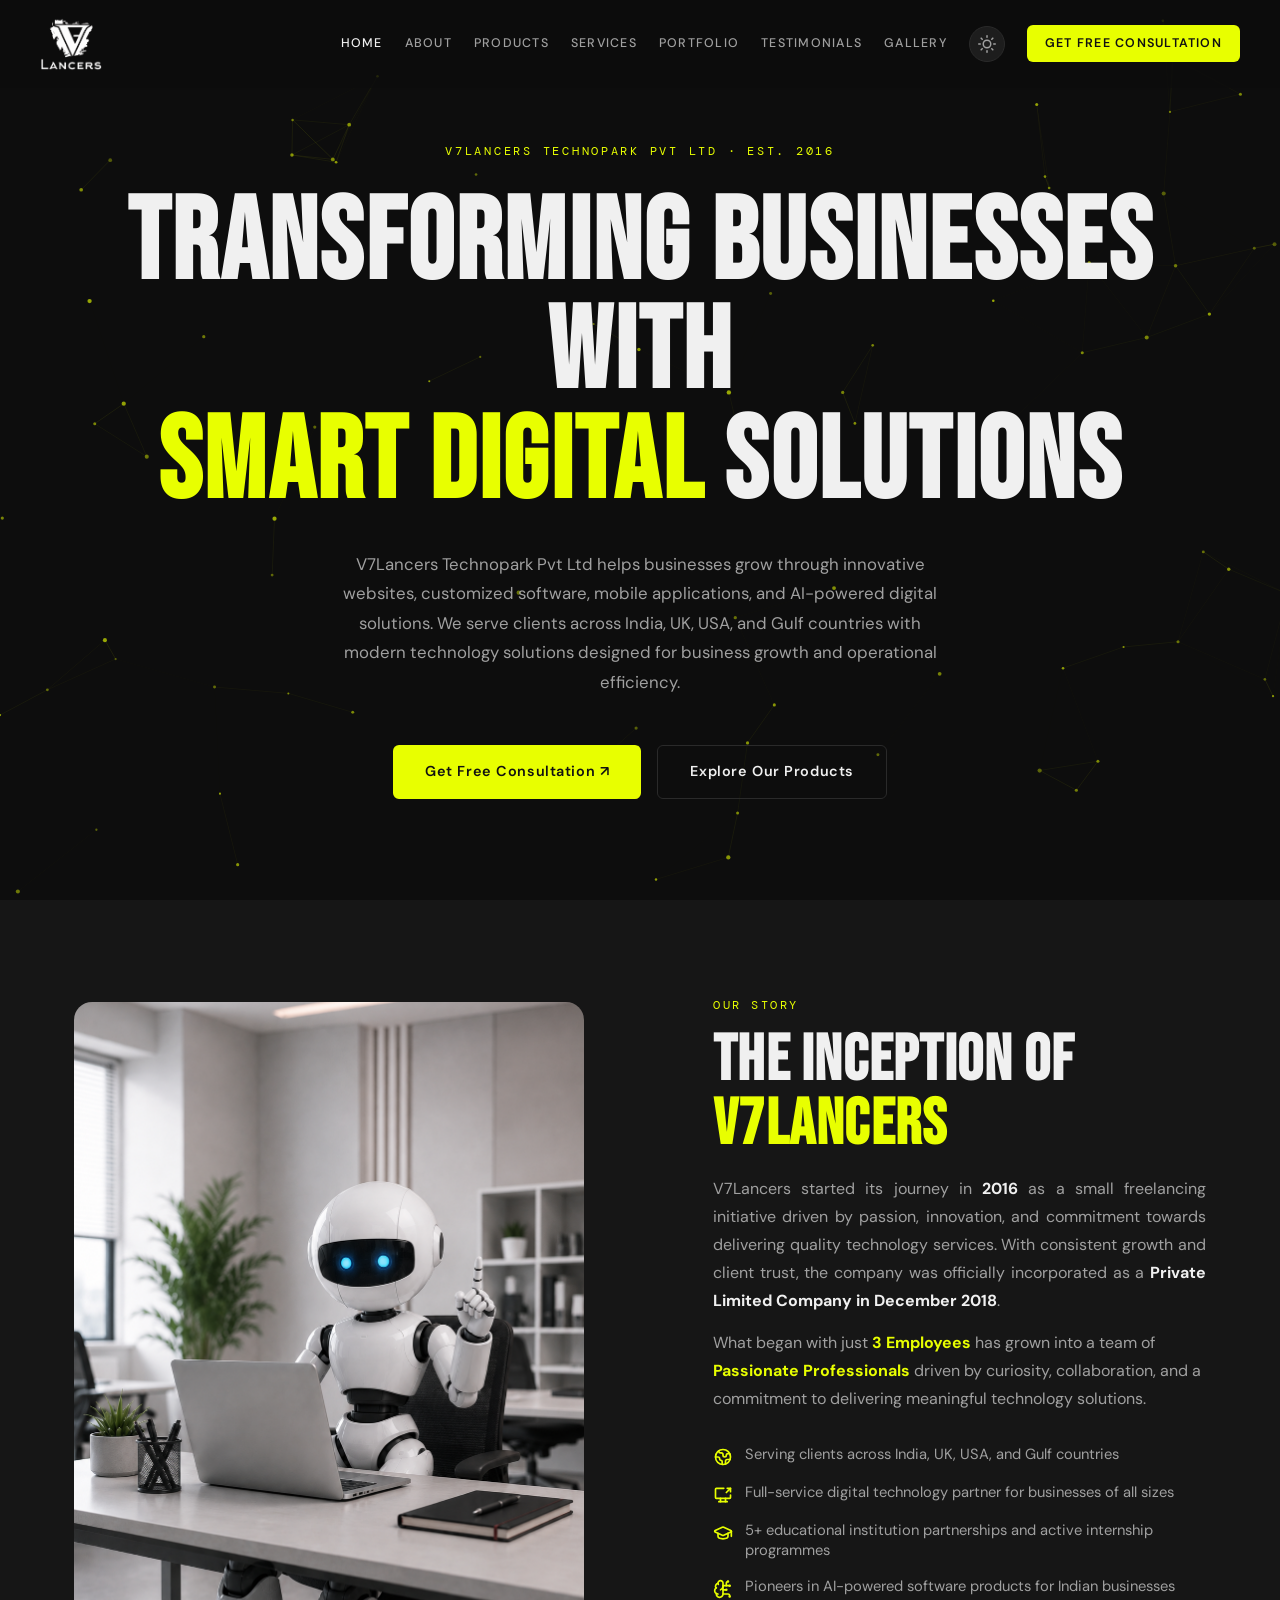
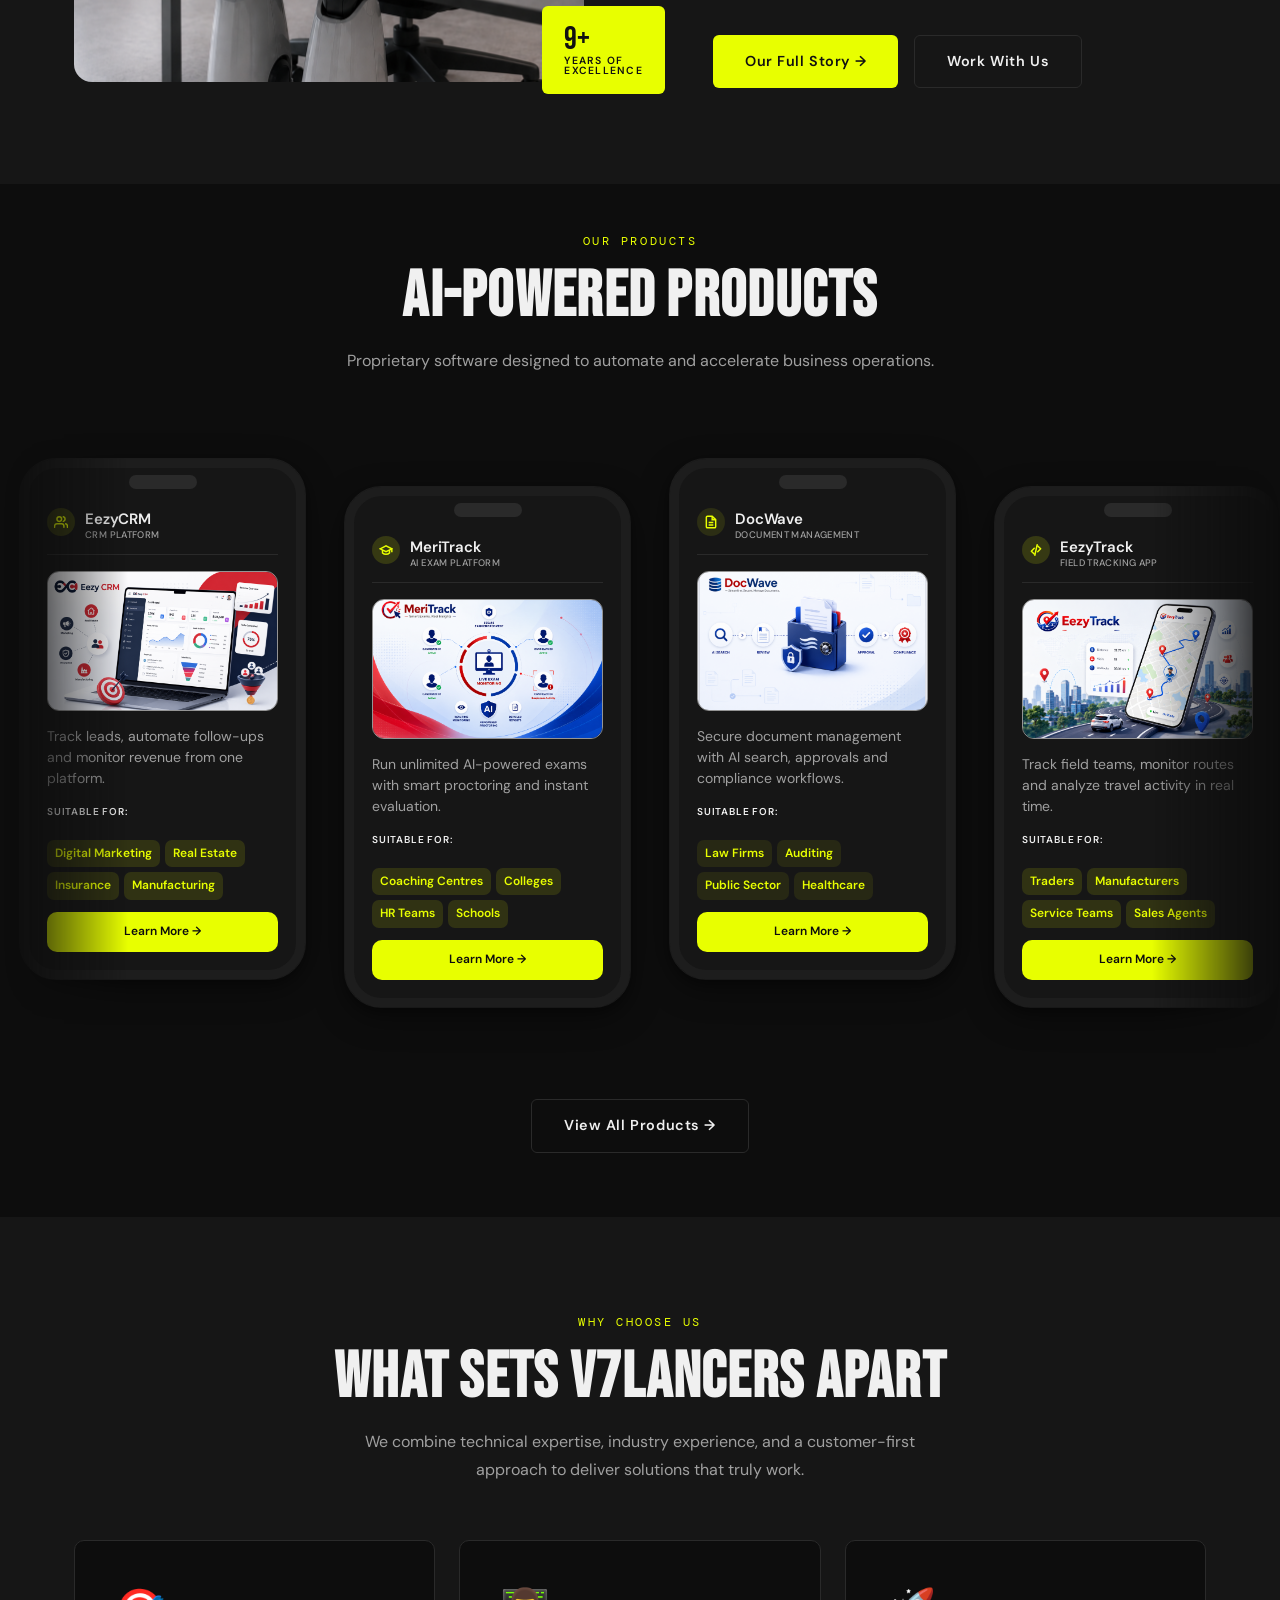
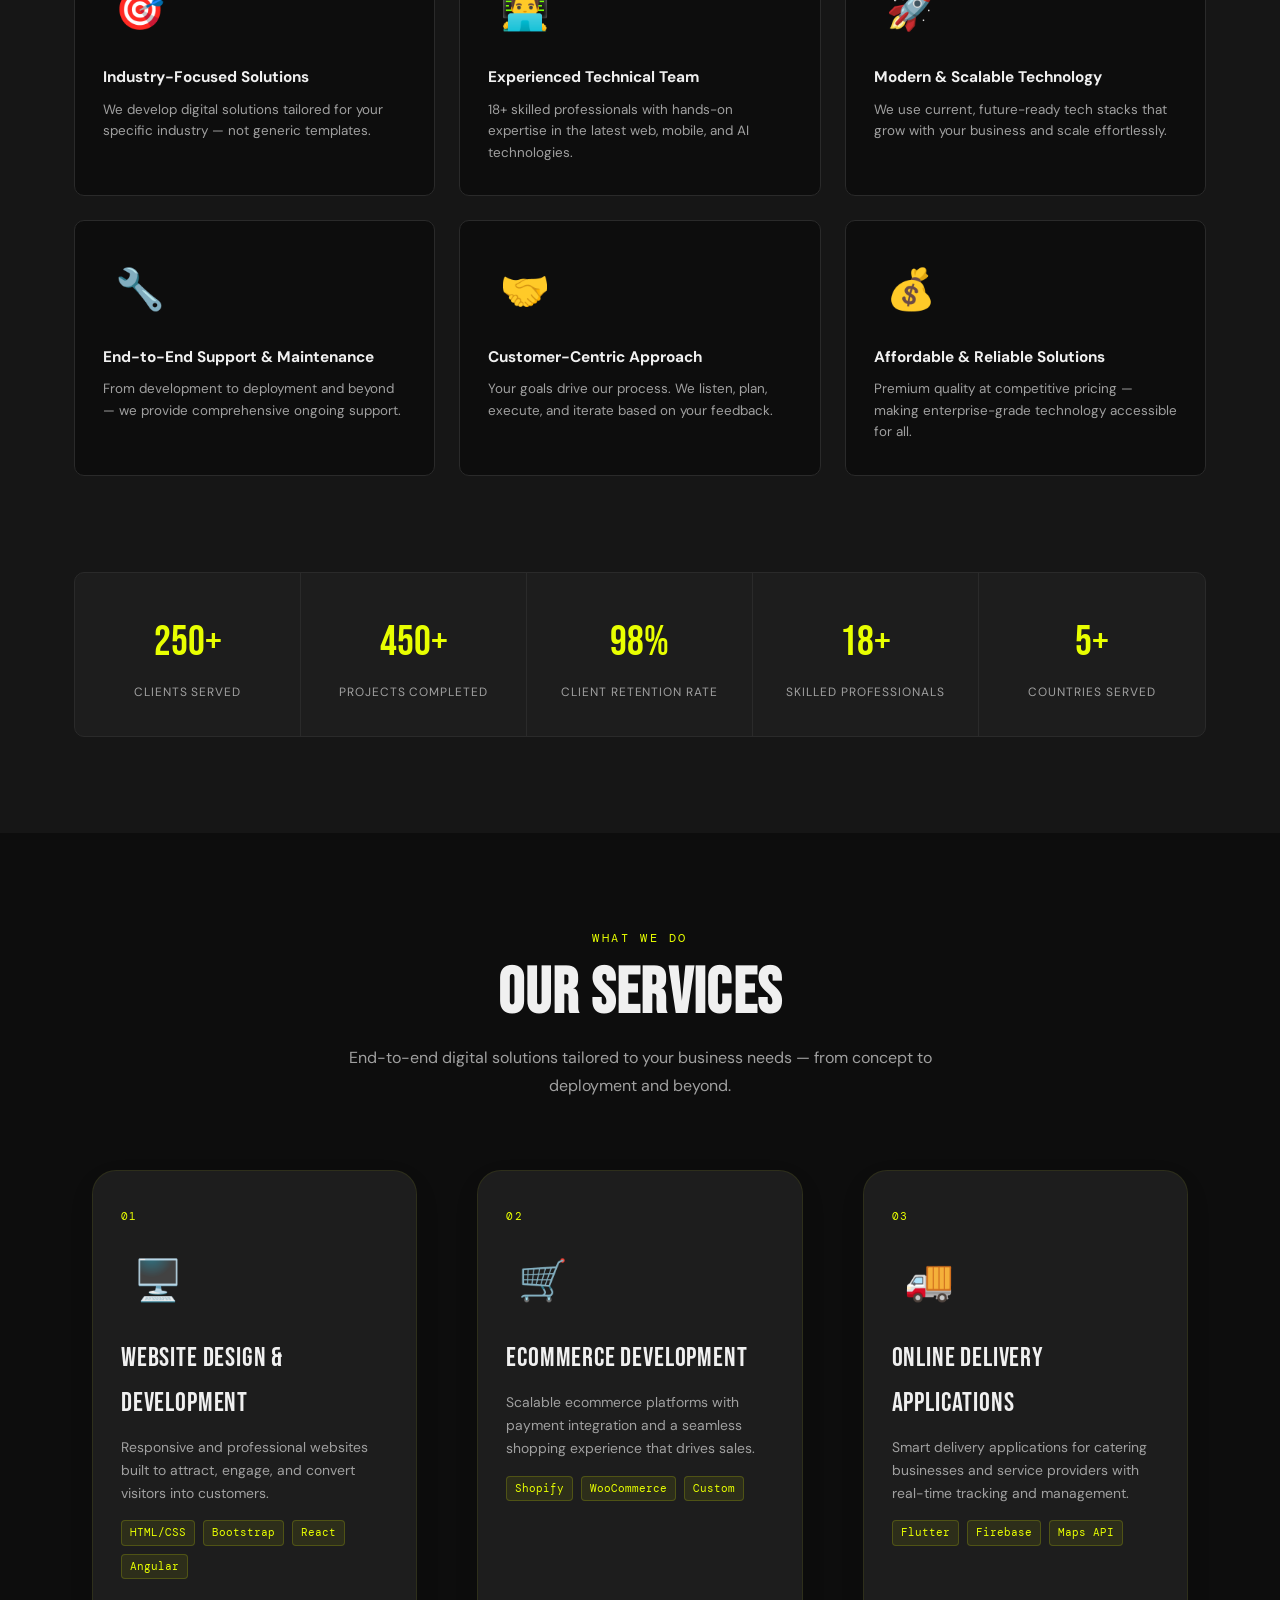
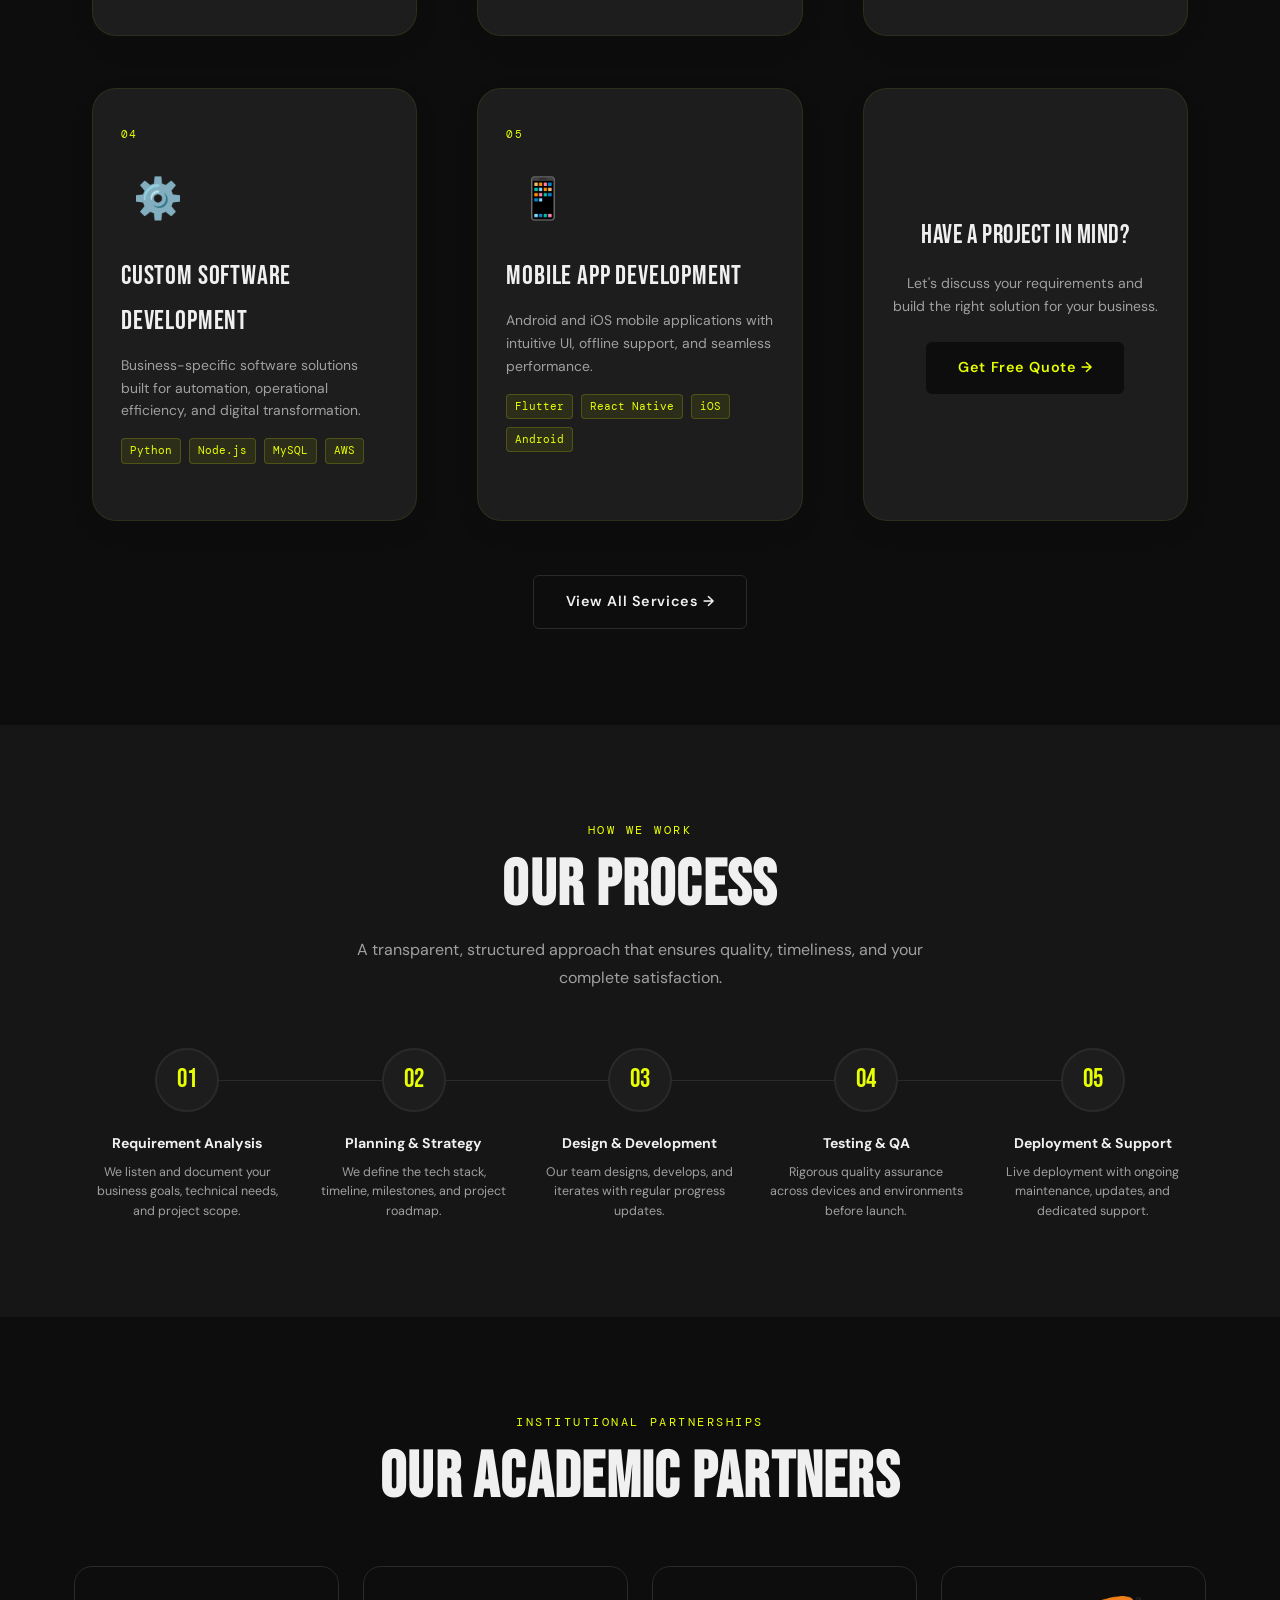
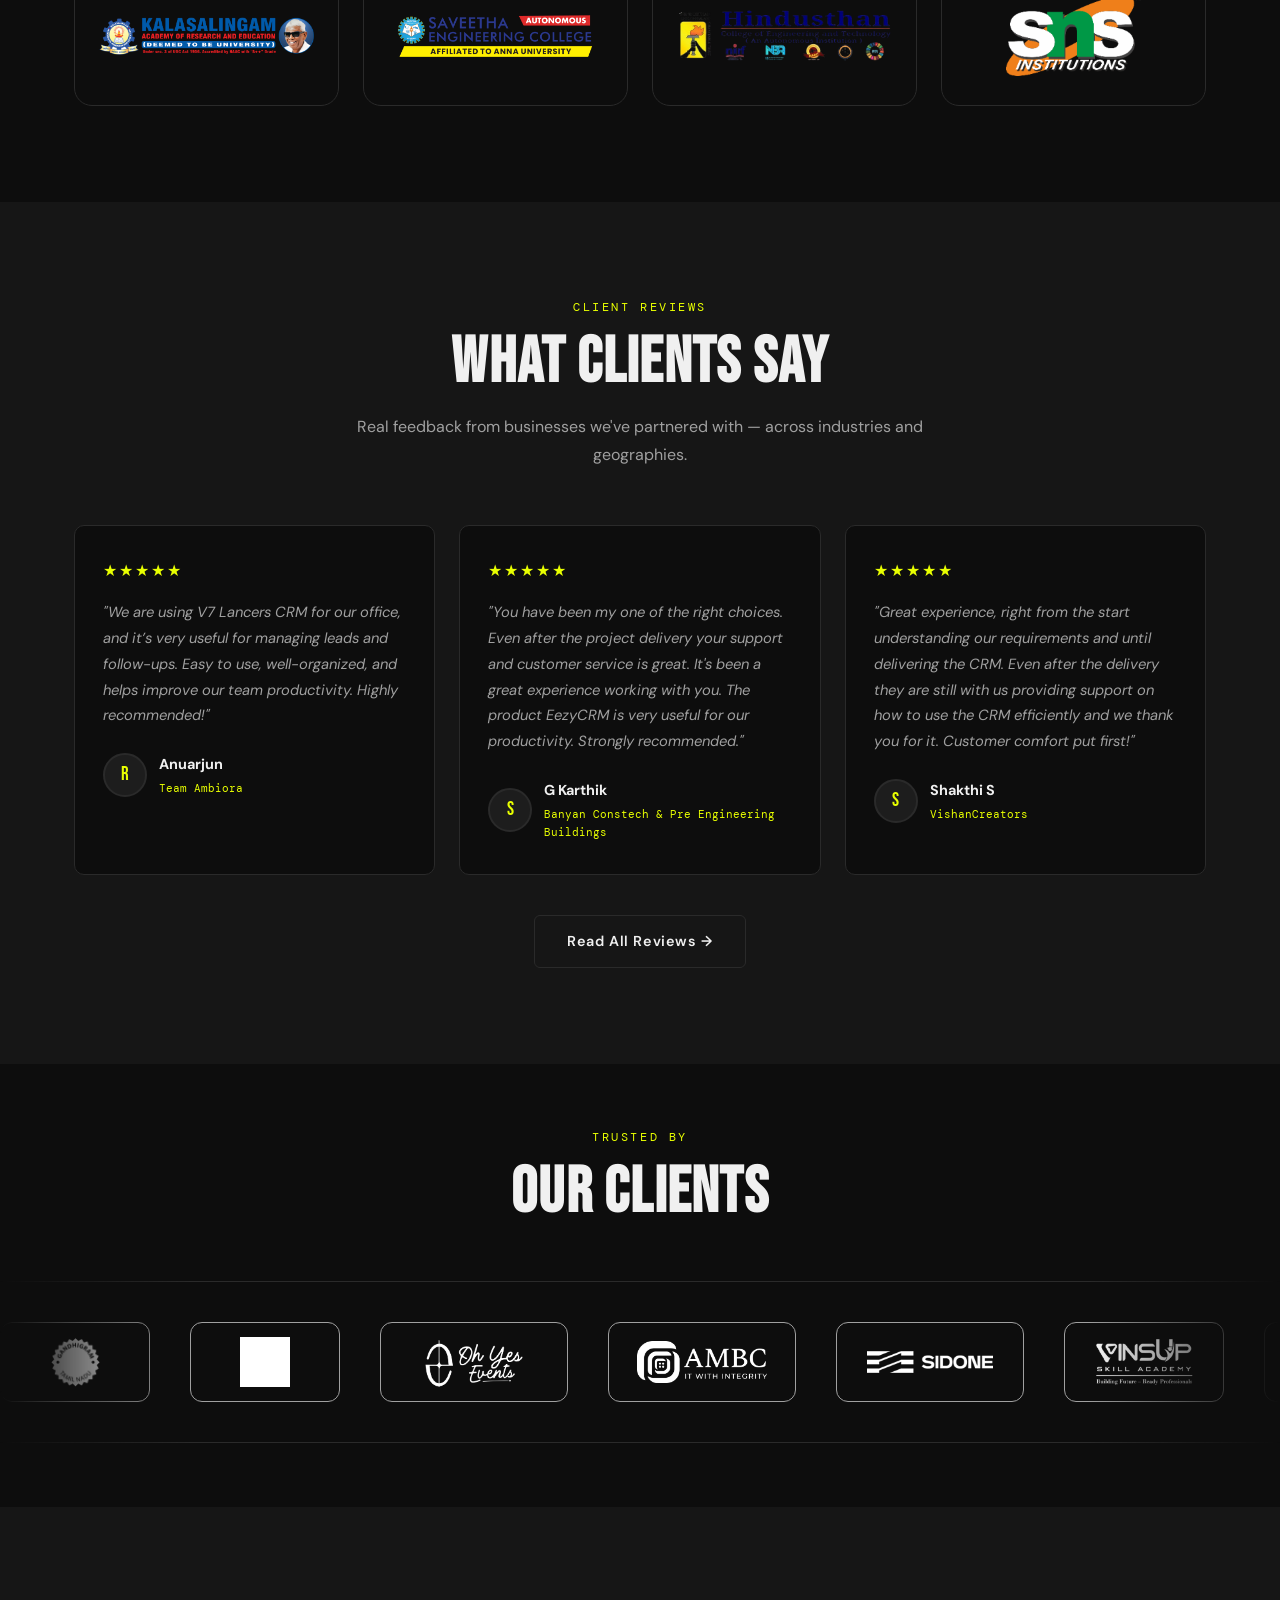
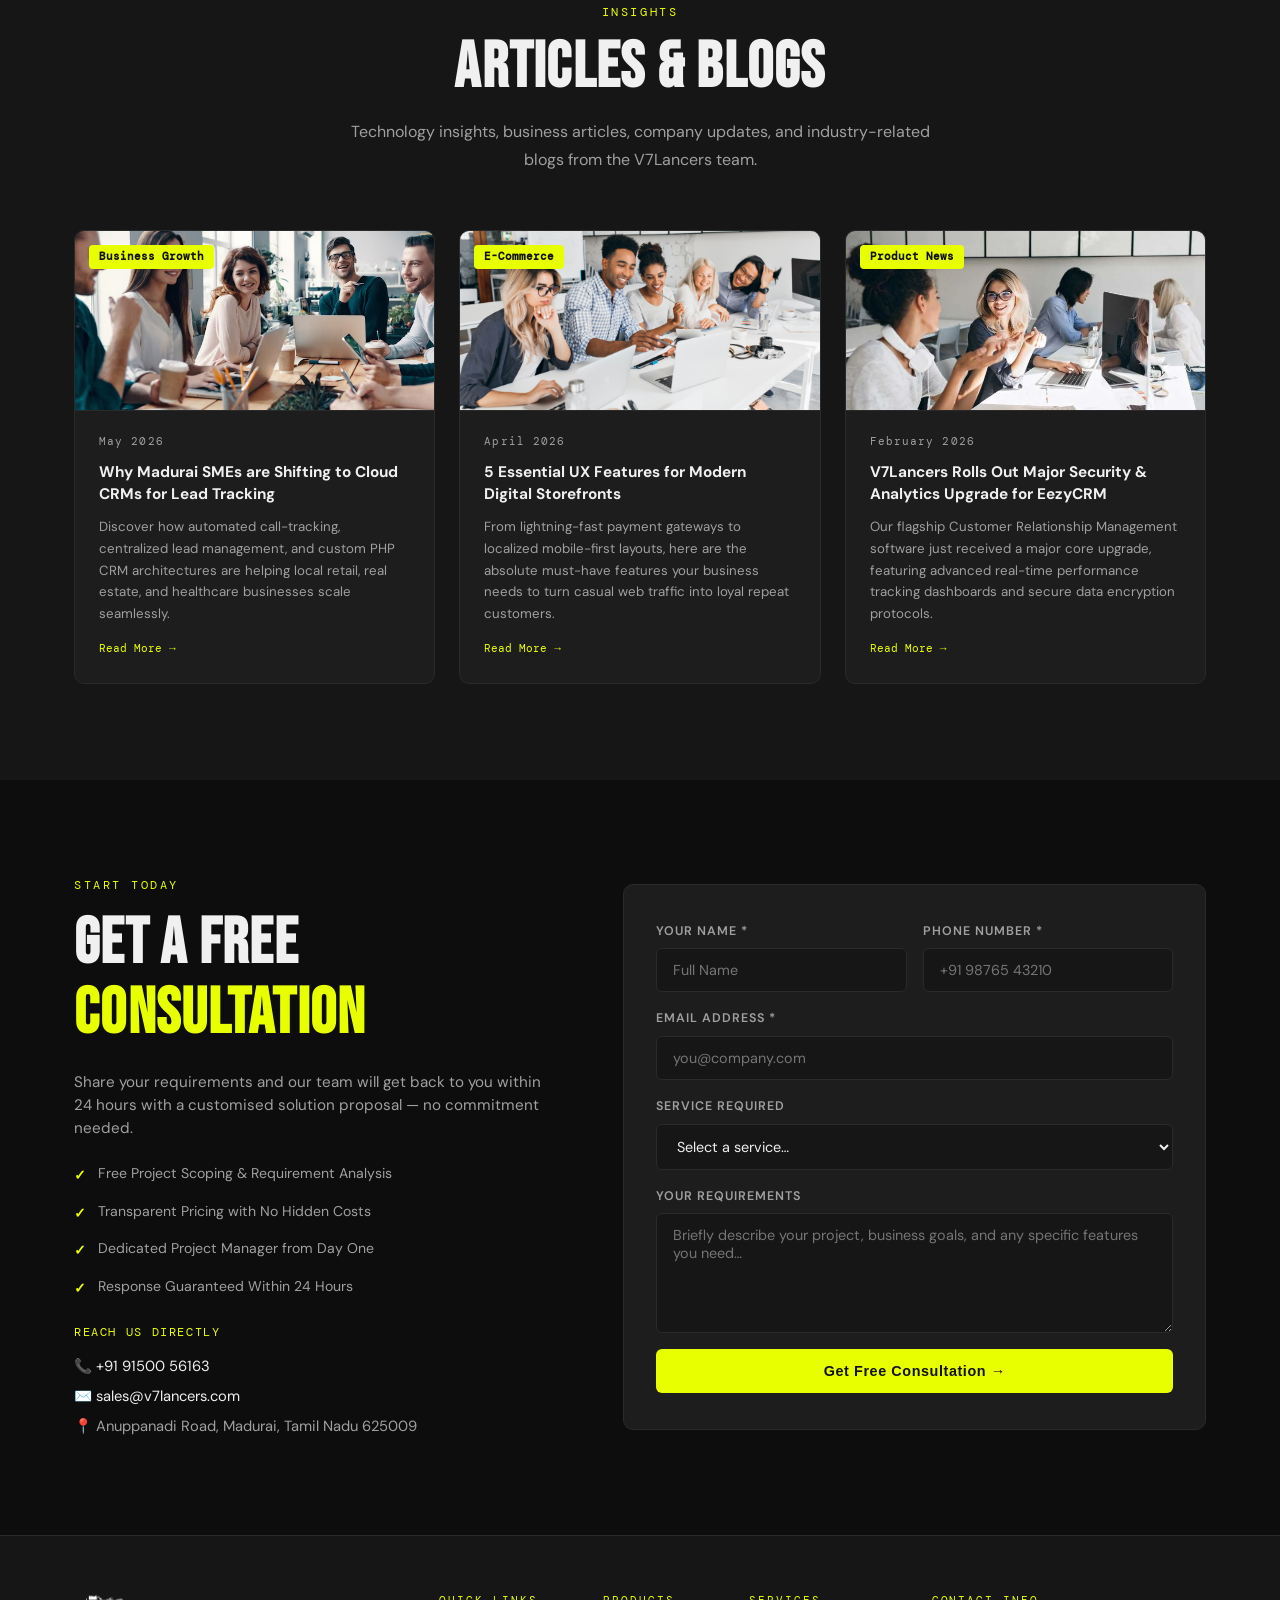
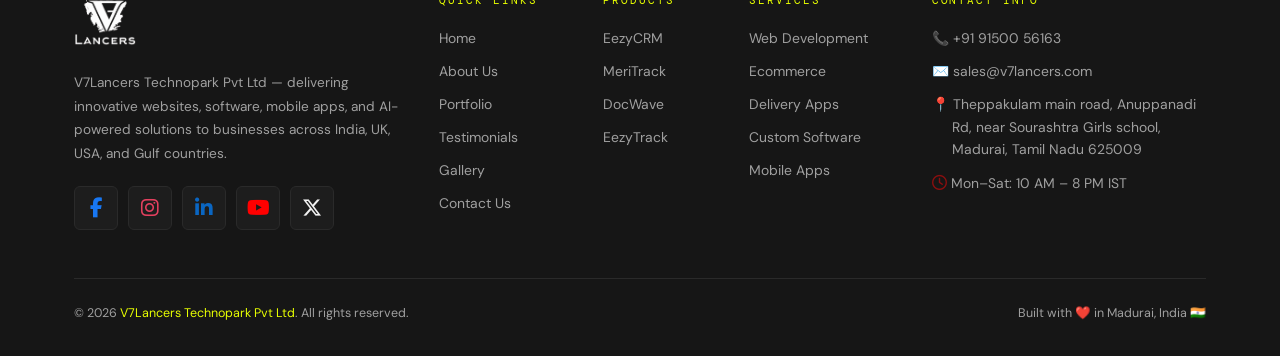
==== commit f6c37292: "icon added" ====
--- a/index.html
+++ b/index.html
@@ -15,6 +15,7 @@
   <link rel="preload" as="image" href="assets/site-logo/logo-dark.png" />
   <link rel="preload" as="image" href="assets/site-logo/logo-light.png" />
   <link rel="stylesheet" href="https://cdnjs.cloudflare.com/ajax/libs/font-awesome/6.7.2/css/all.min.css">
+  <link rel="icon" href="assets/site-logo/logo-light.png">
 </head>
 
 <body>
--- a/style.css
+++ b/style.css
@@ -1126,14 +1126,14 @@
   font-family: var(--font-display);
   font-size: 1.6rem;
   letter-spacing: .02em;
-  color: var(--on-accent);
+  color: var(--text);
   margin-bottom: 14px;
   transition: color var(--tr);
 }
 
 .service-card-cta .cta-desc {
   font-size: .88rem;
-  color: var(--cta-desc);
+  color: var(--muted);
   margin-bottom: 24px;
   transition: color var(--theme-tr);
 }
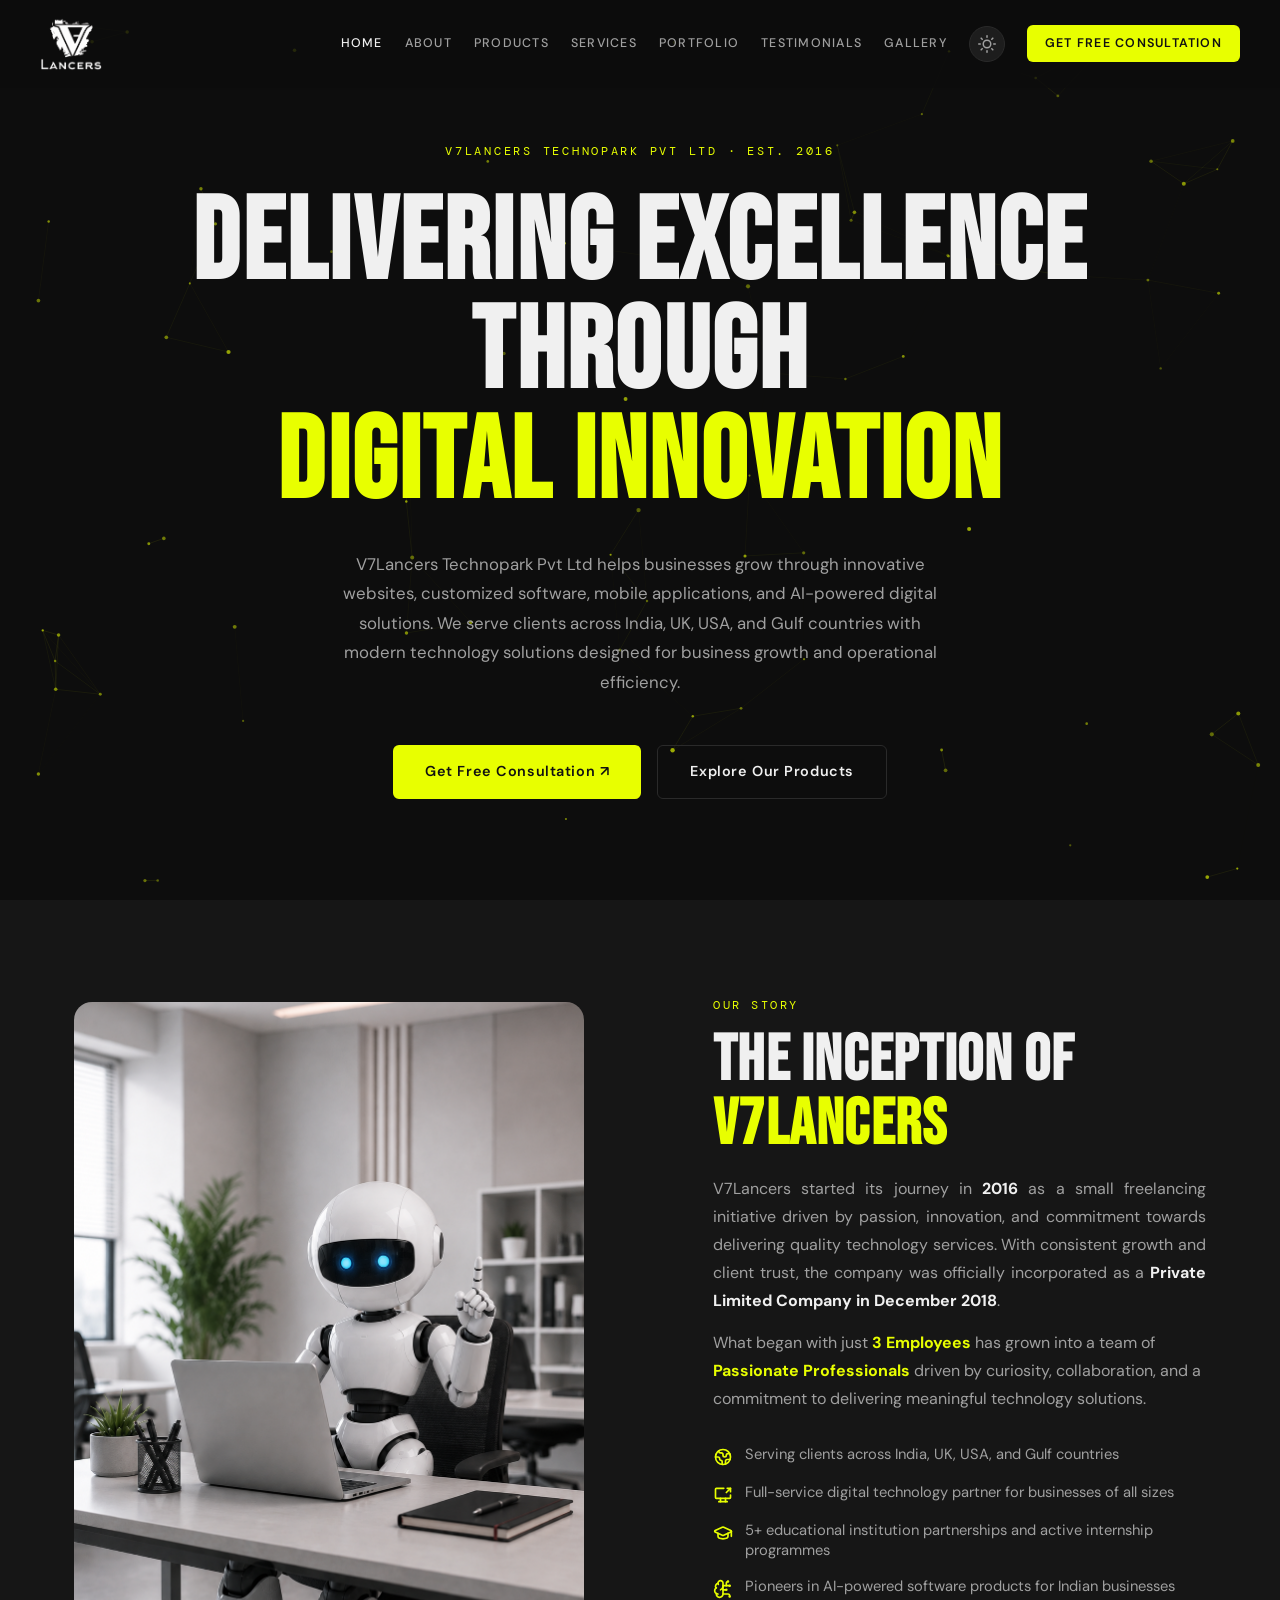
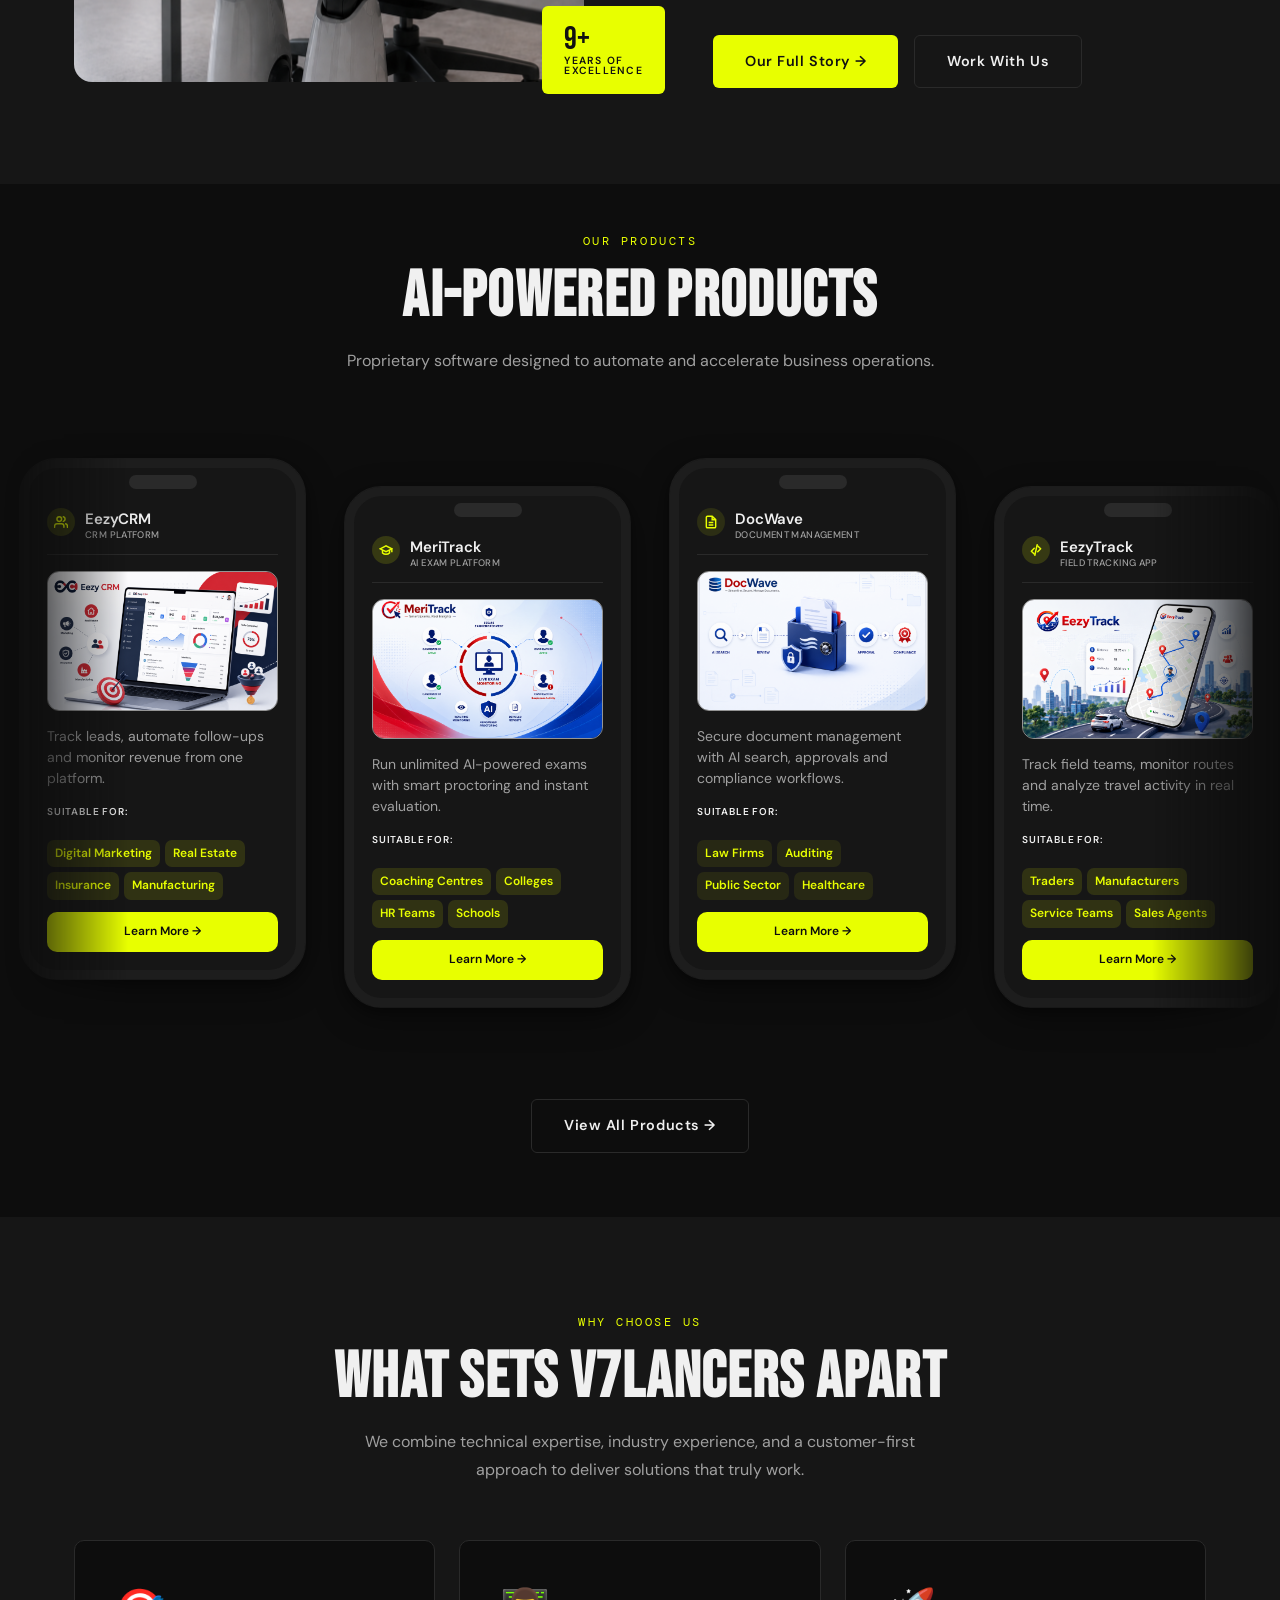
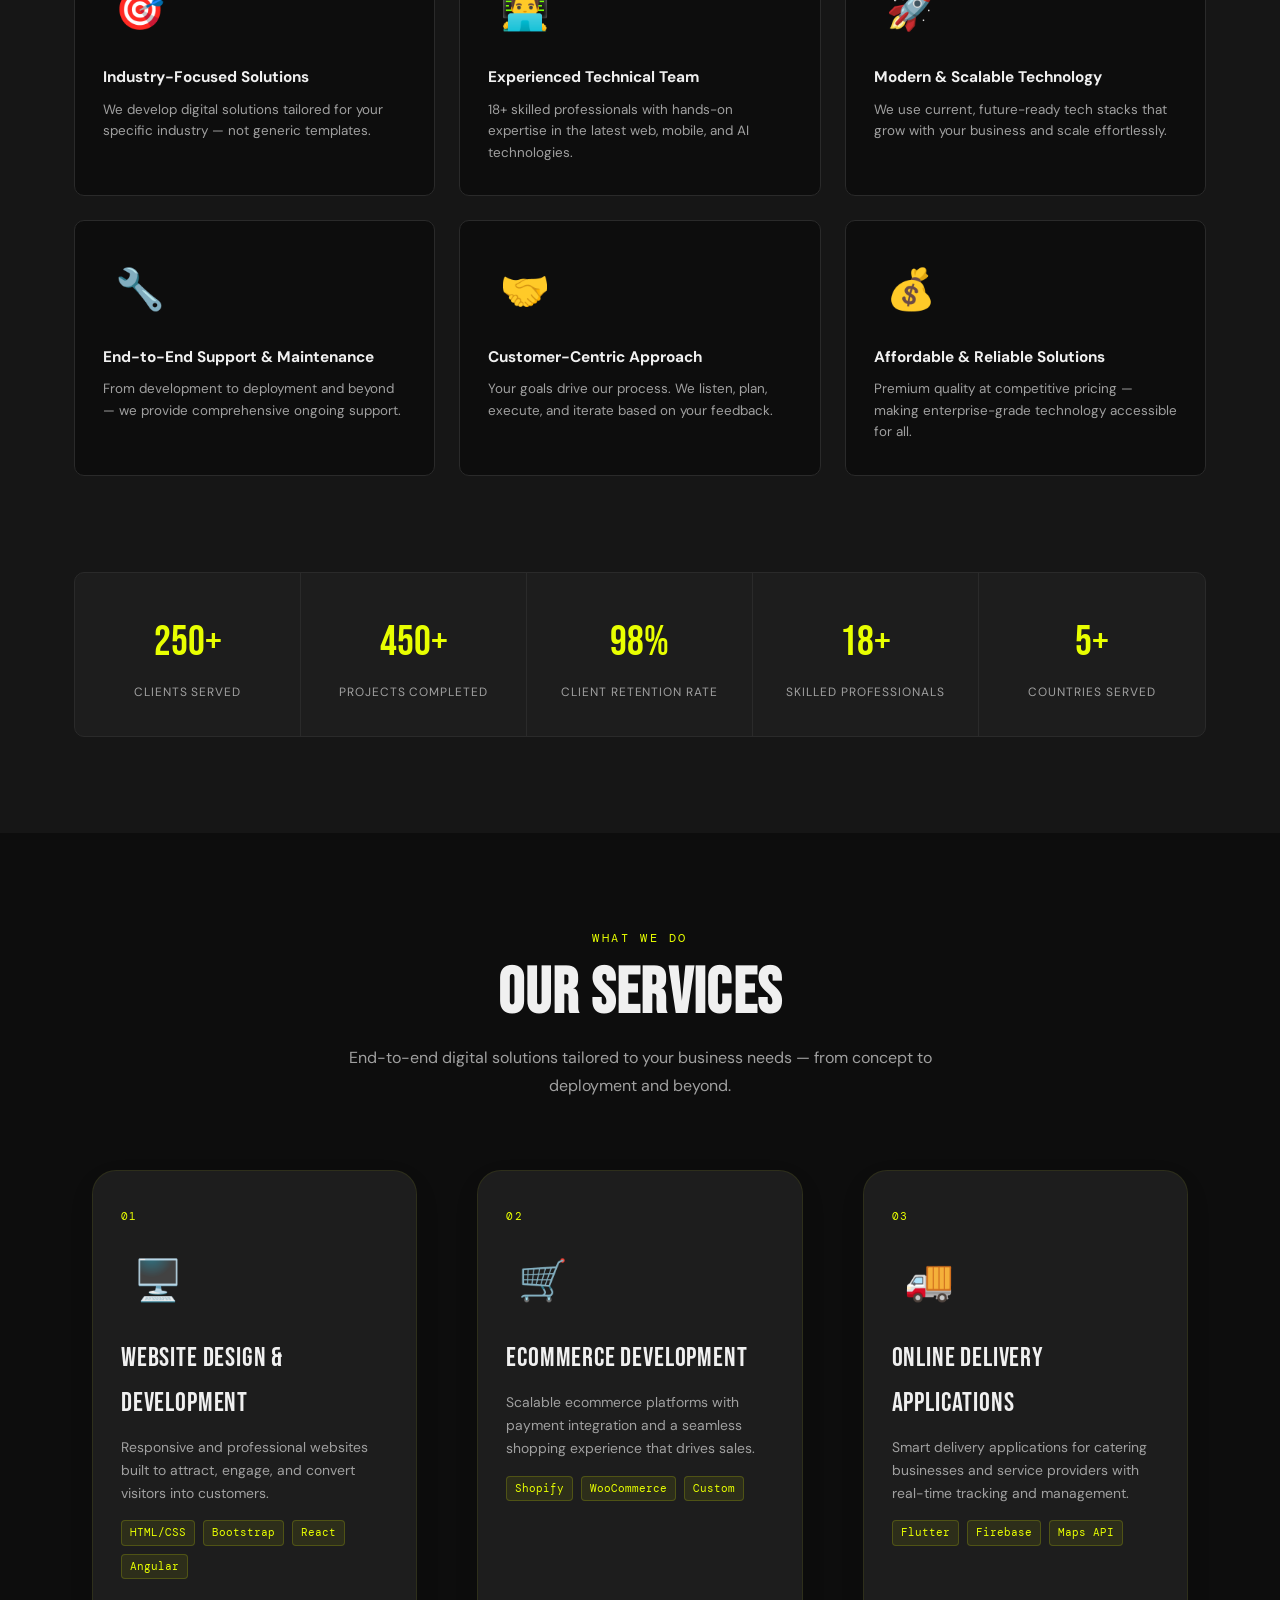
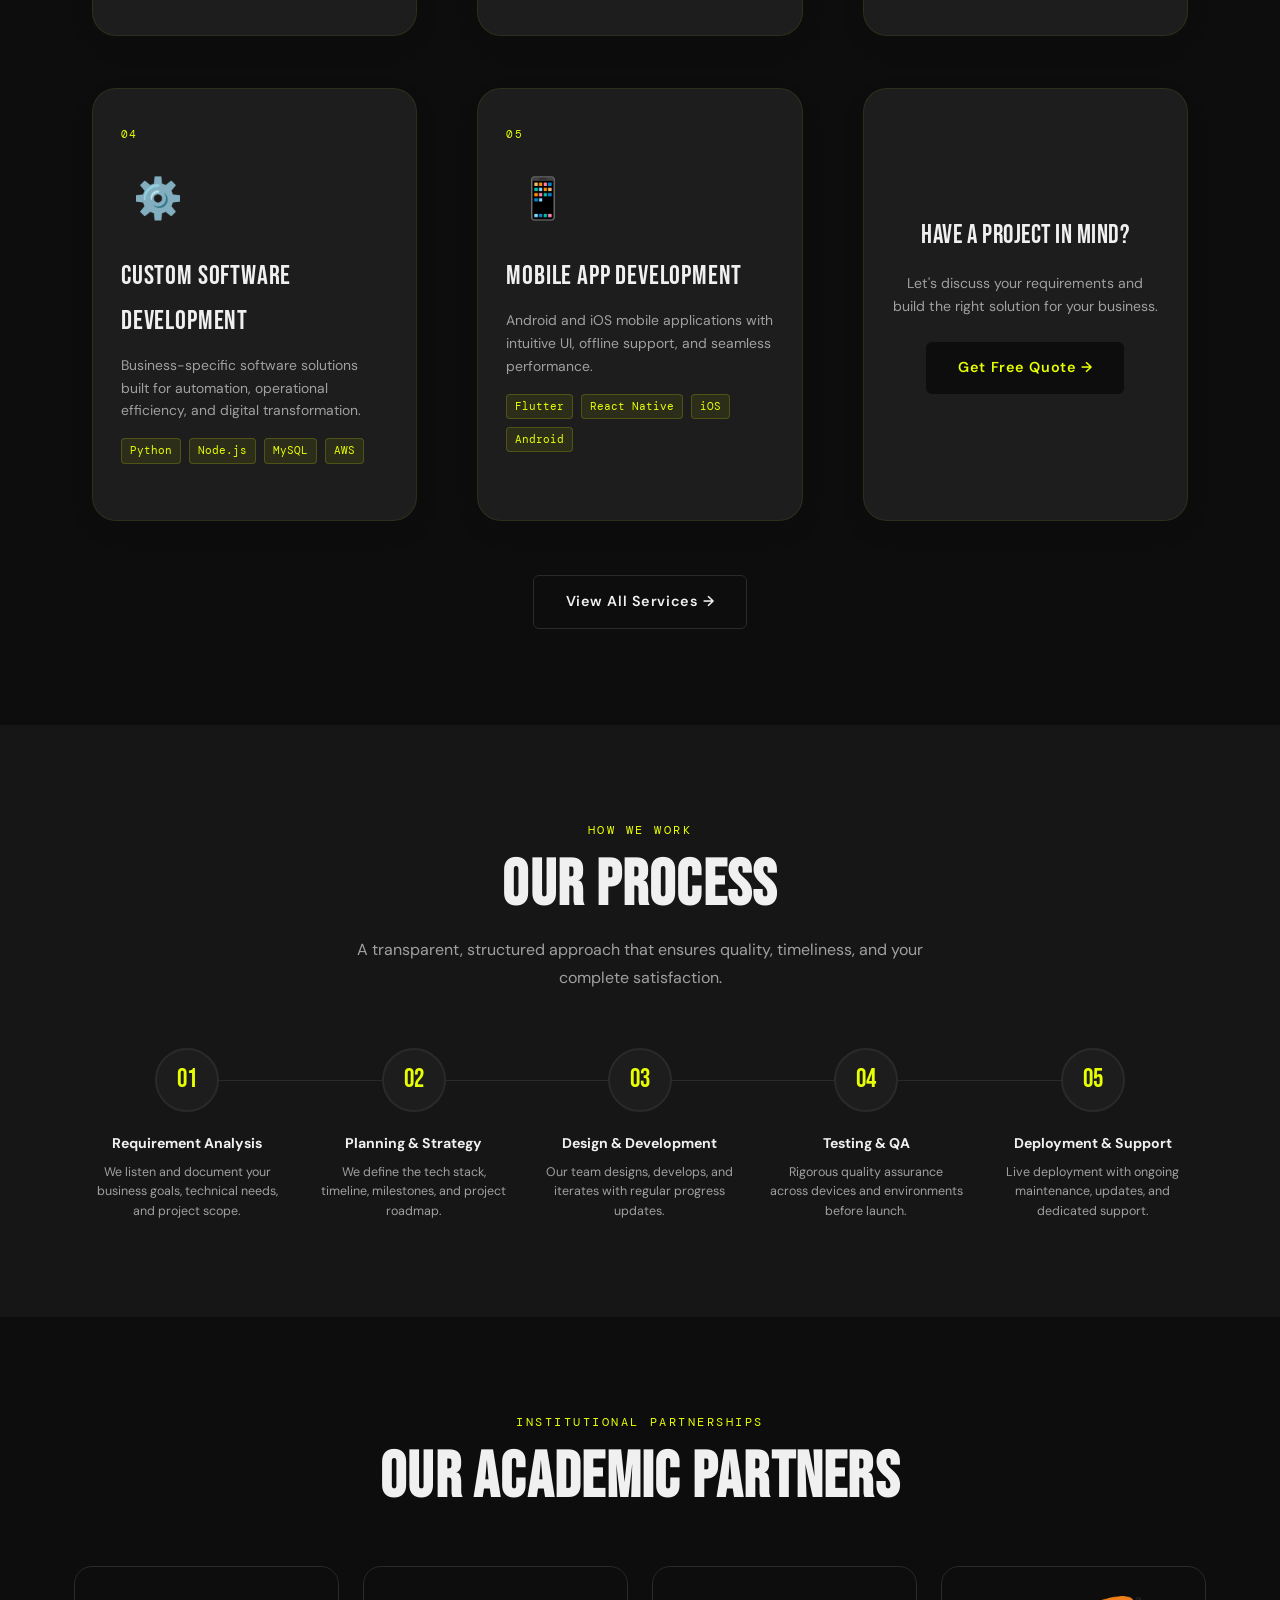
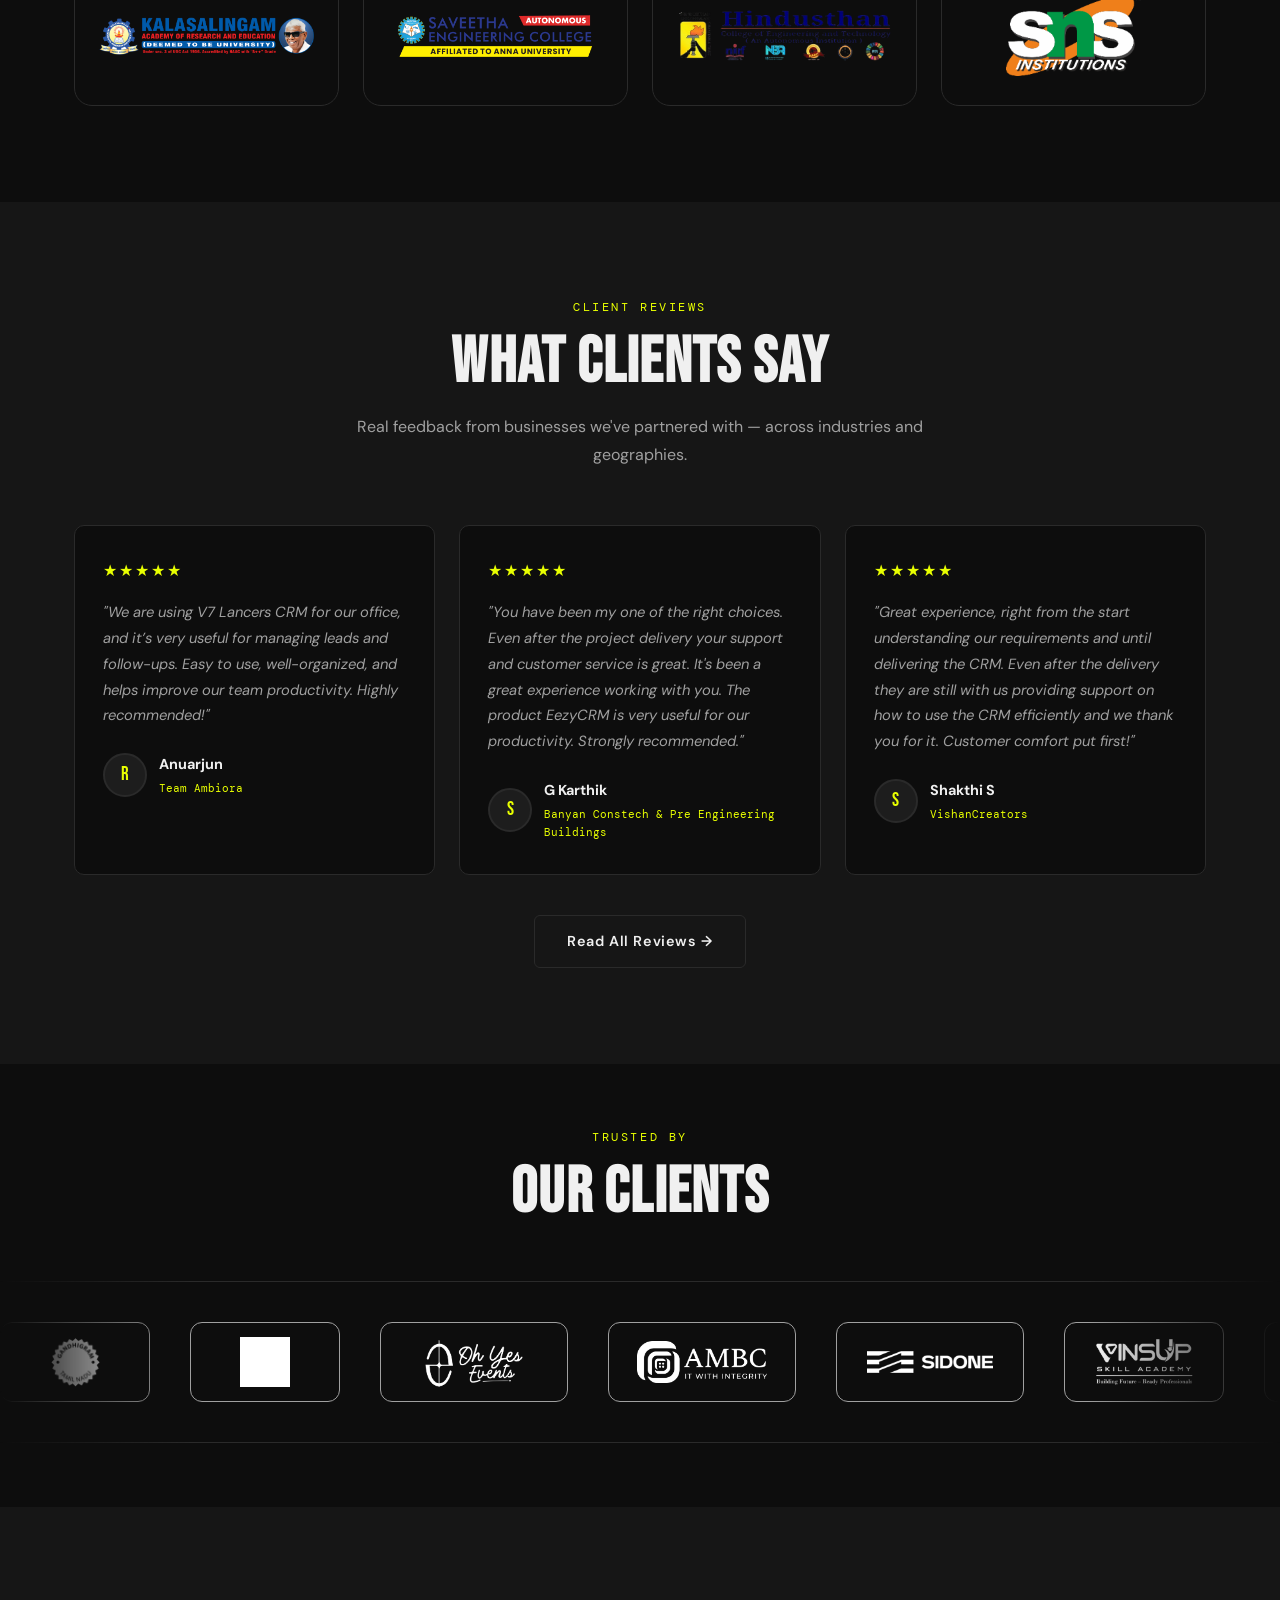
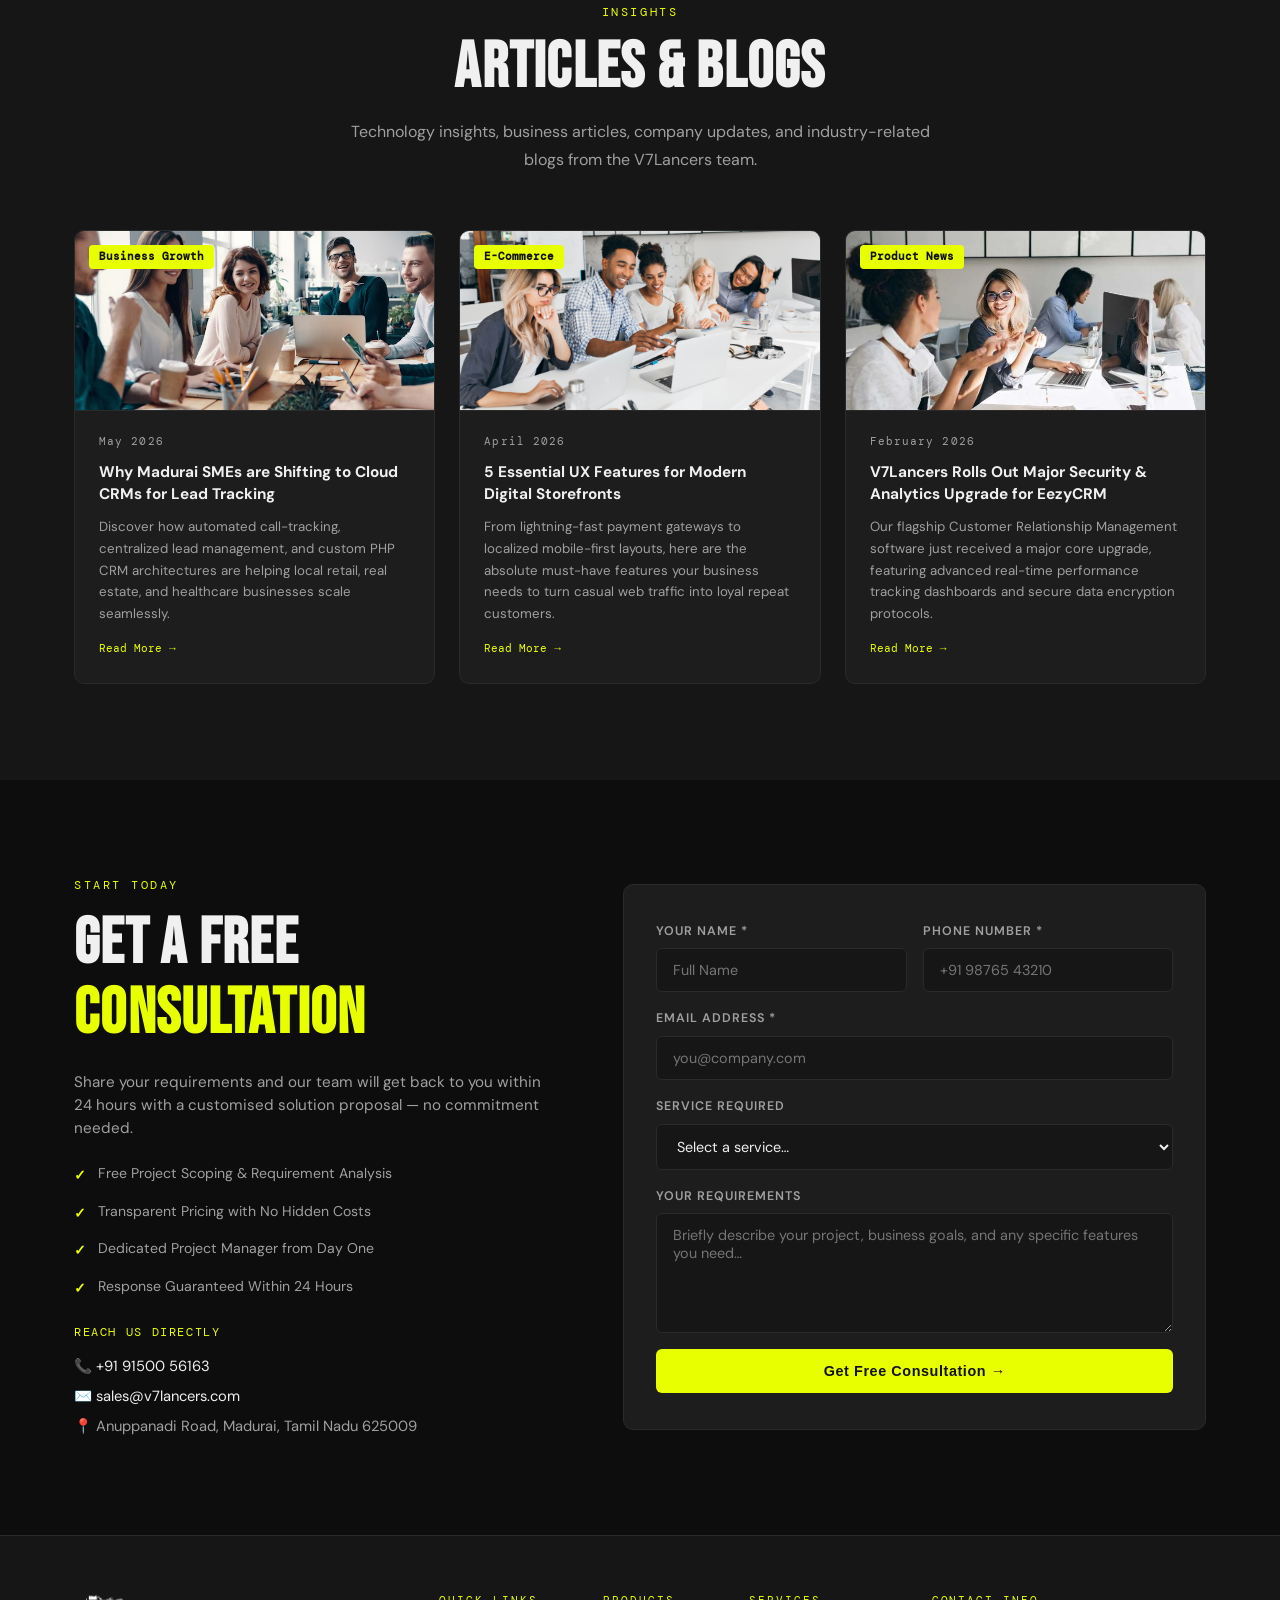
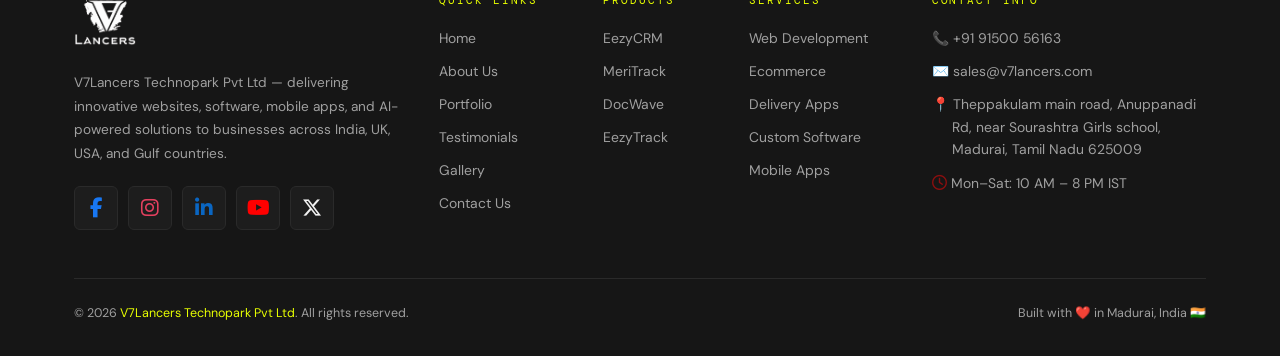
==== commit 2a7a7239: "feat: update service links across multiple pages for improved navigation" ====
--- a/index.html
+++ b/index.html
@@ -1650,11 +1650,11 @@
         <div>
           <div class="footer-col-title">Services</div>
           <div class="footer-links">
-            <a href="services.html">Web Development</a>
-            <a href="services.html">Ecommerce</a>
-            <a href="services.html">Delivery Apps</a>
-            <a href="services.html">Custom Software</a>
-            <a href="services.html">Mobile Apps</a>
+<a href="services.html#web-development">Web Development</a>
+<a href="services.html#ecommerce">Ecommerce</a>
+<a href="services.html#delivery-apps">Delivery Apps</a>
+<a href="services.html#custom-software">Custom Software</a>
+<a href="services.html#mobile-apps">Mobile Apps</a>
           </div>
         </div>
         <div>
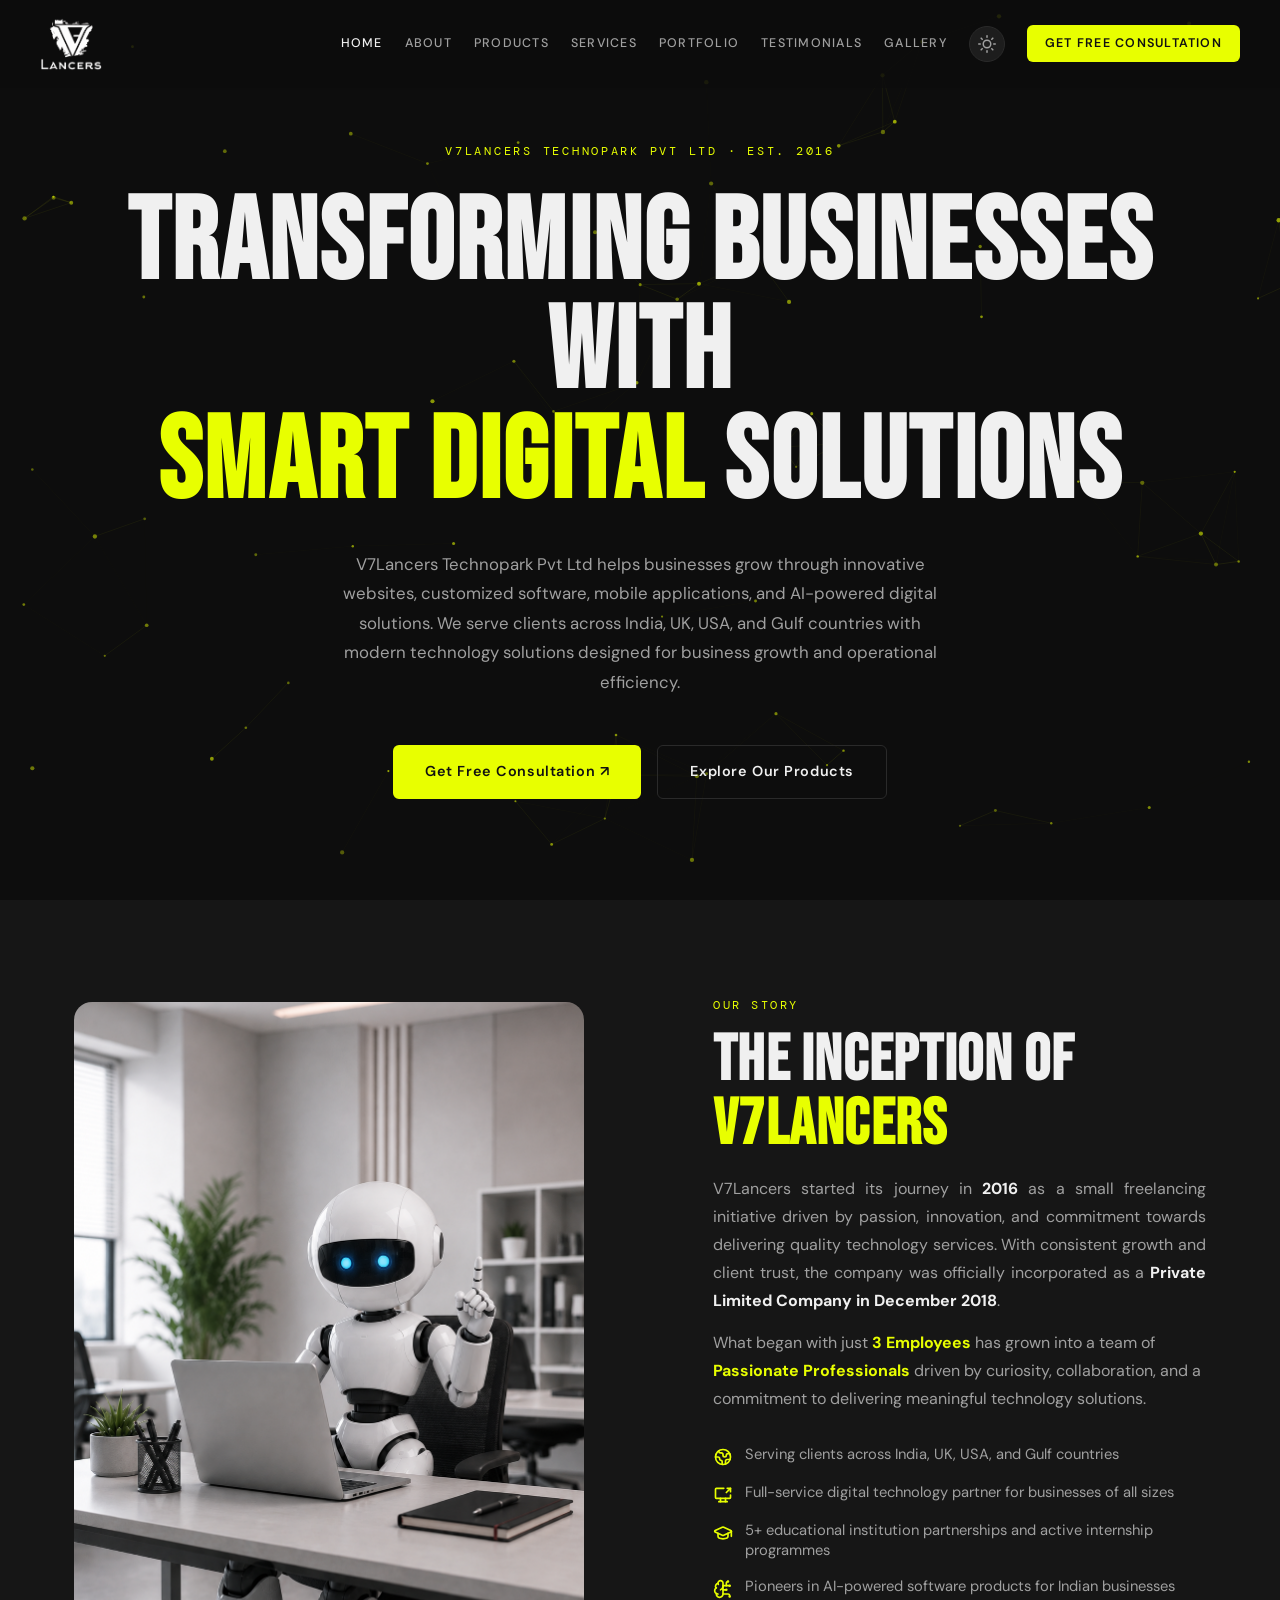
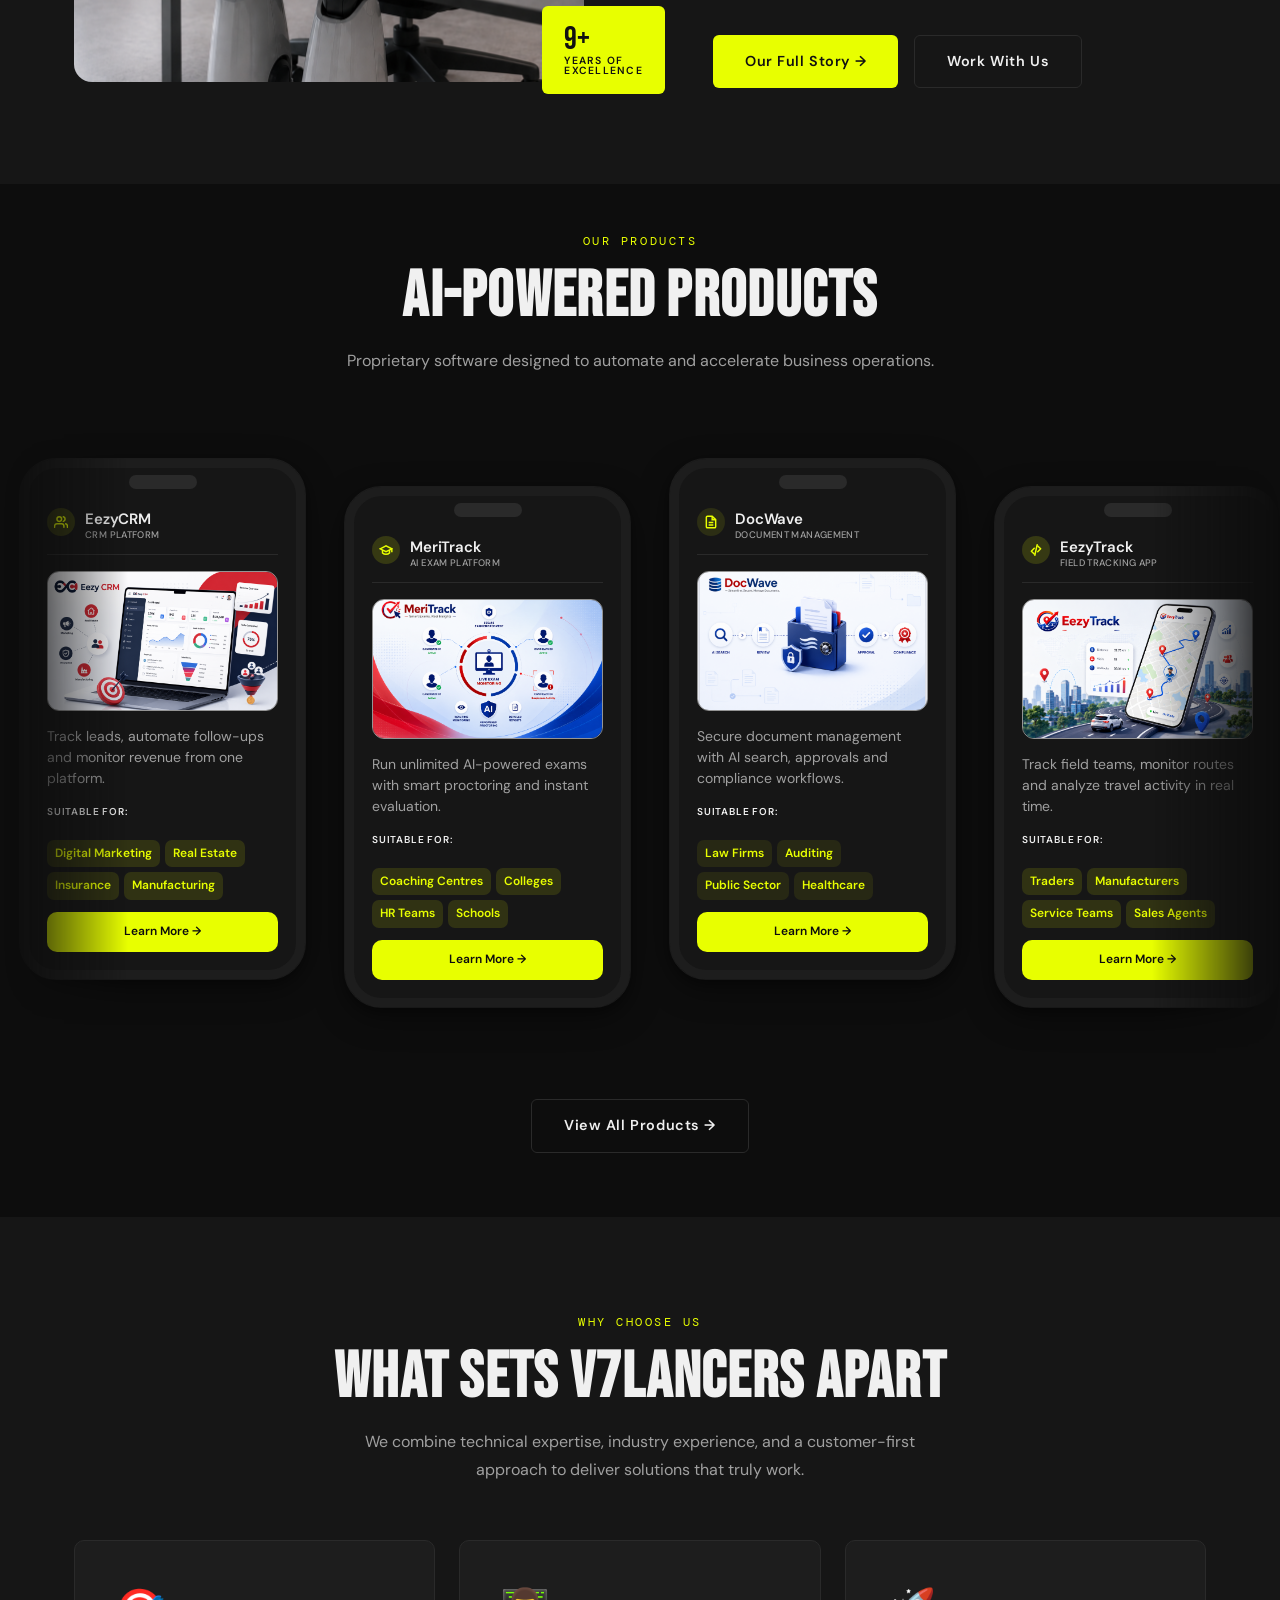
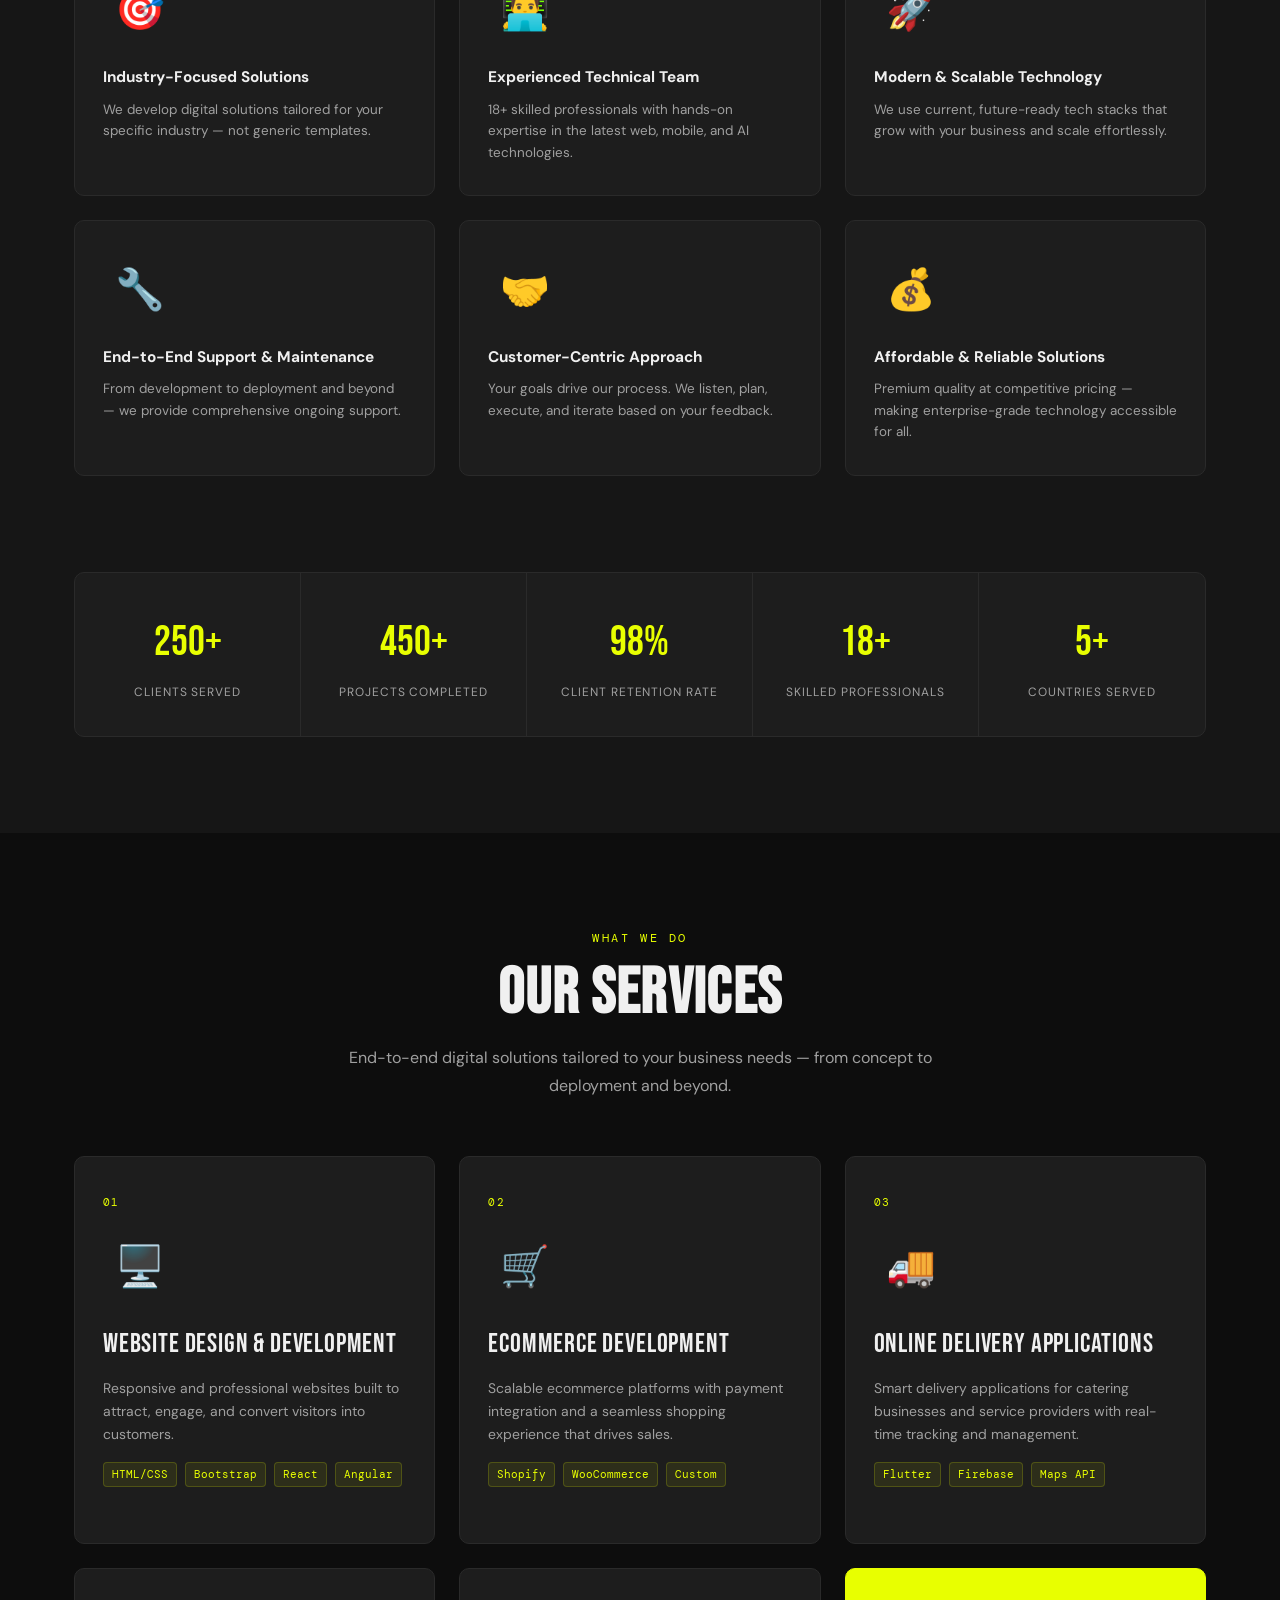
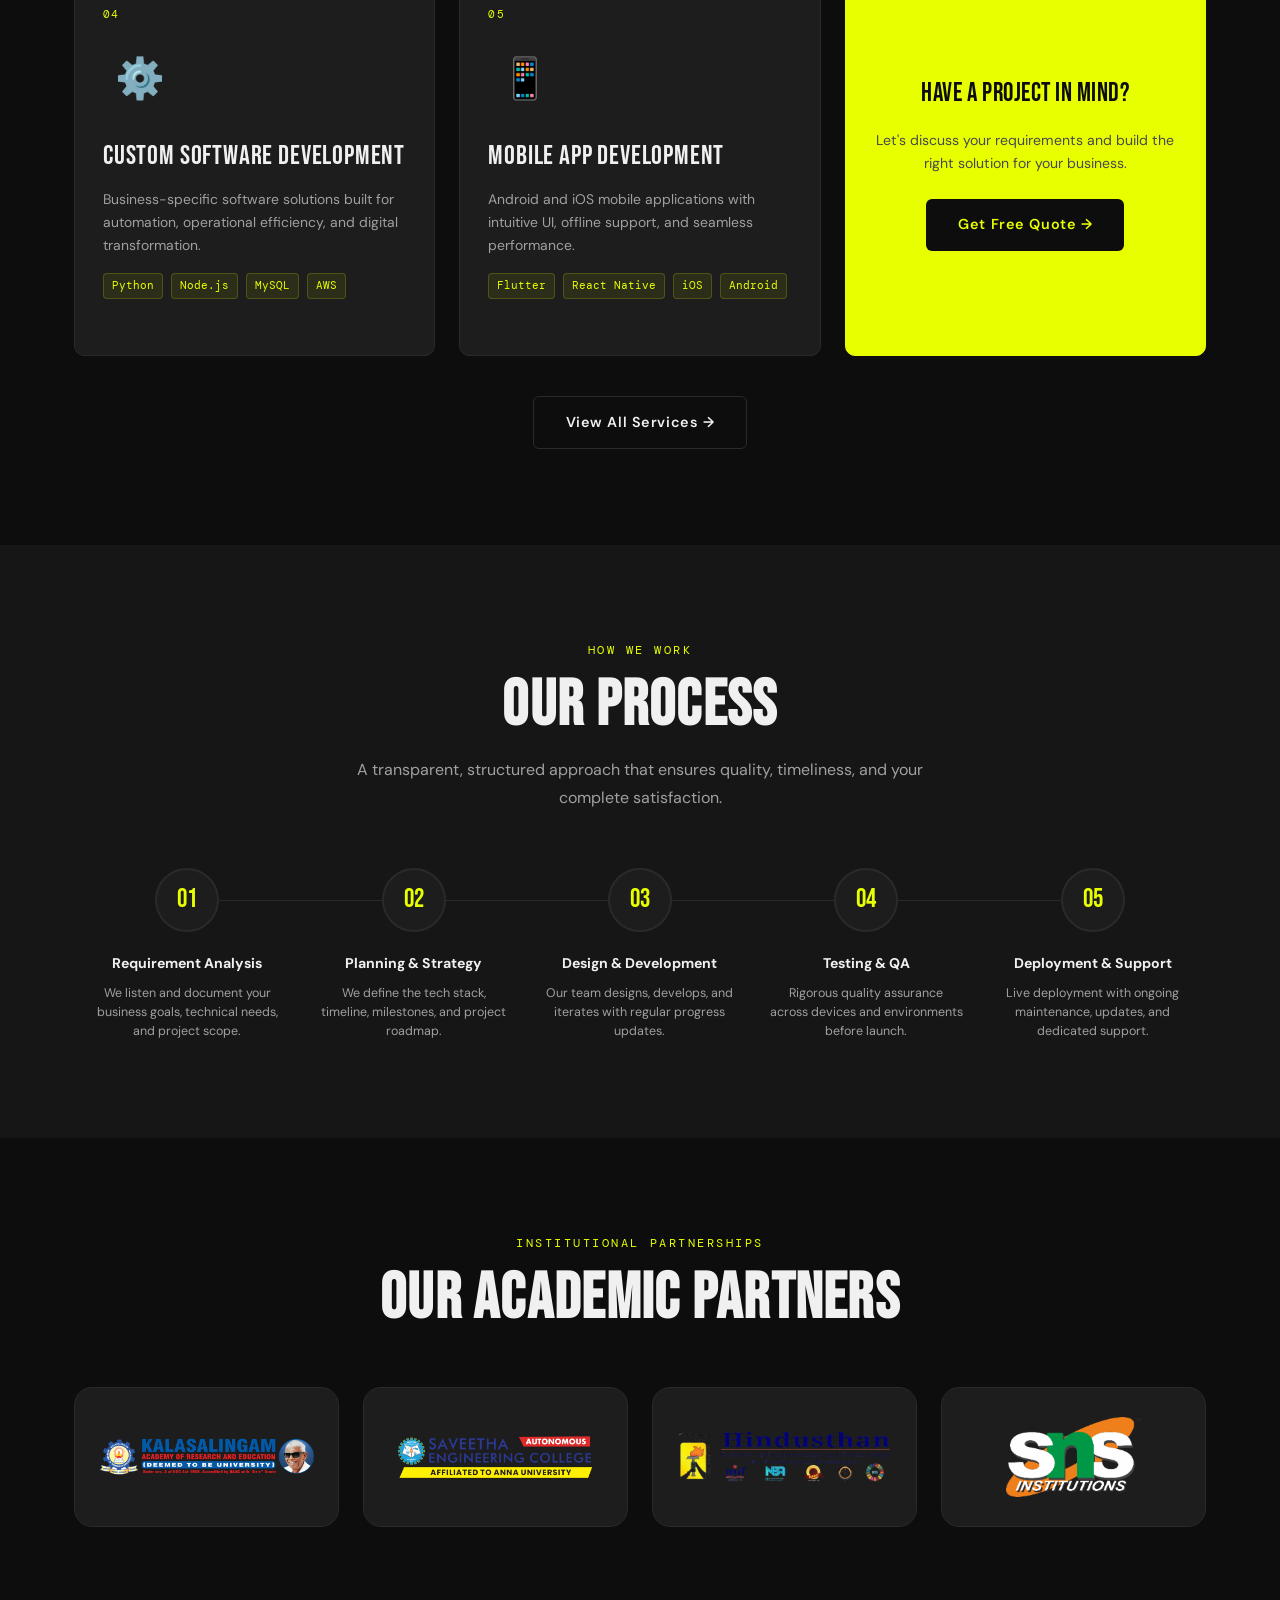
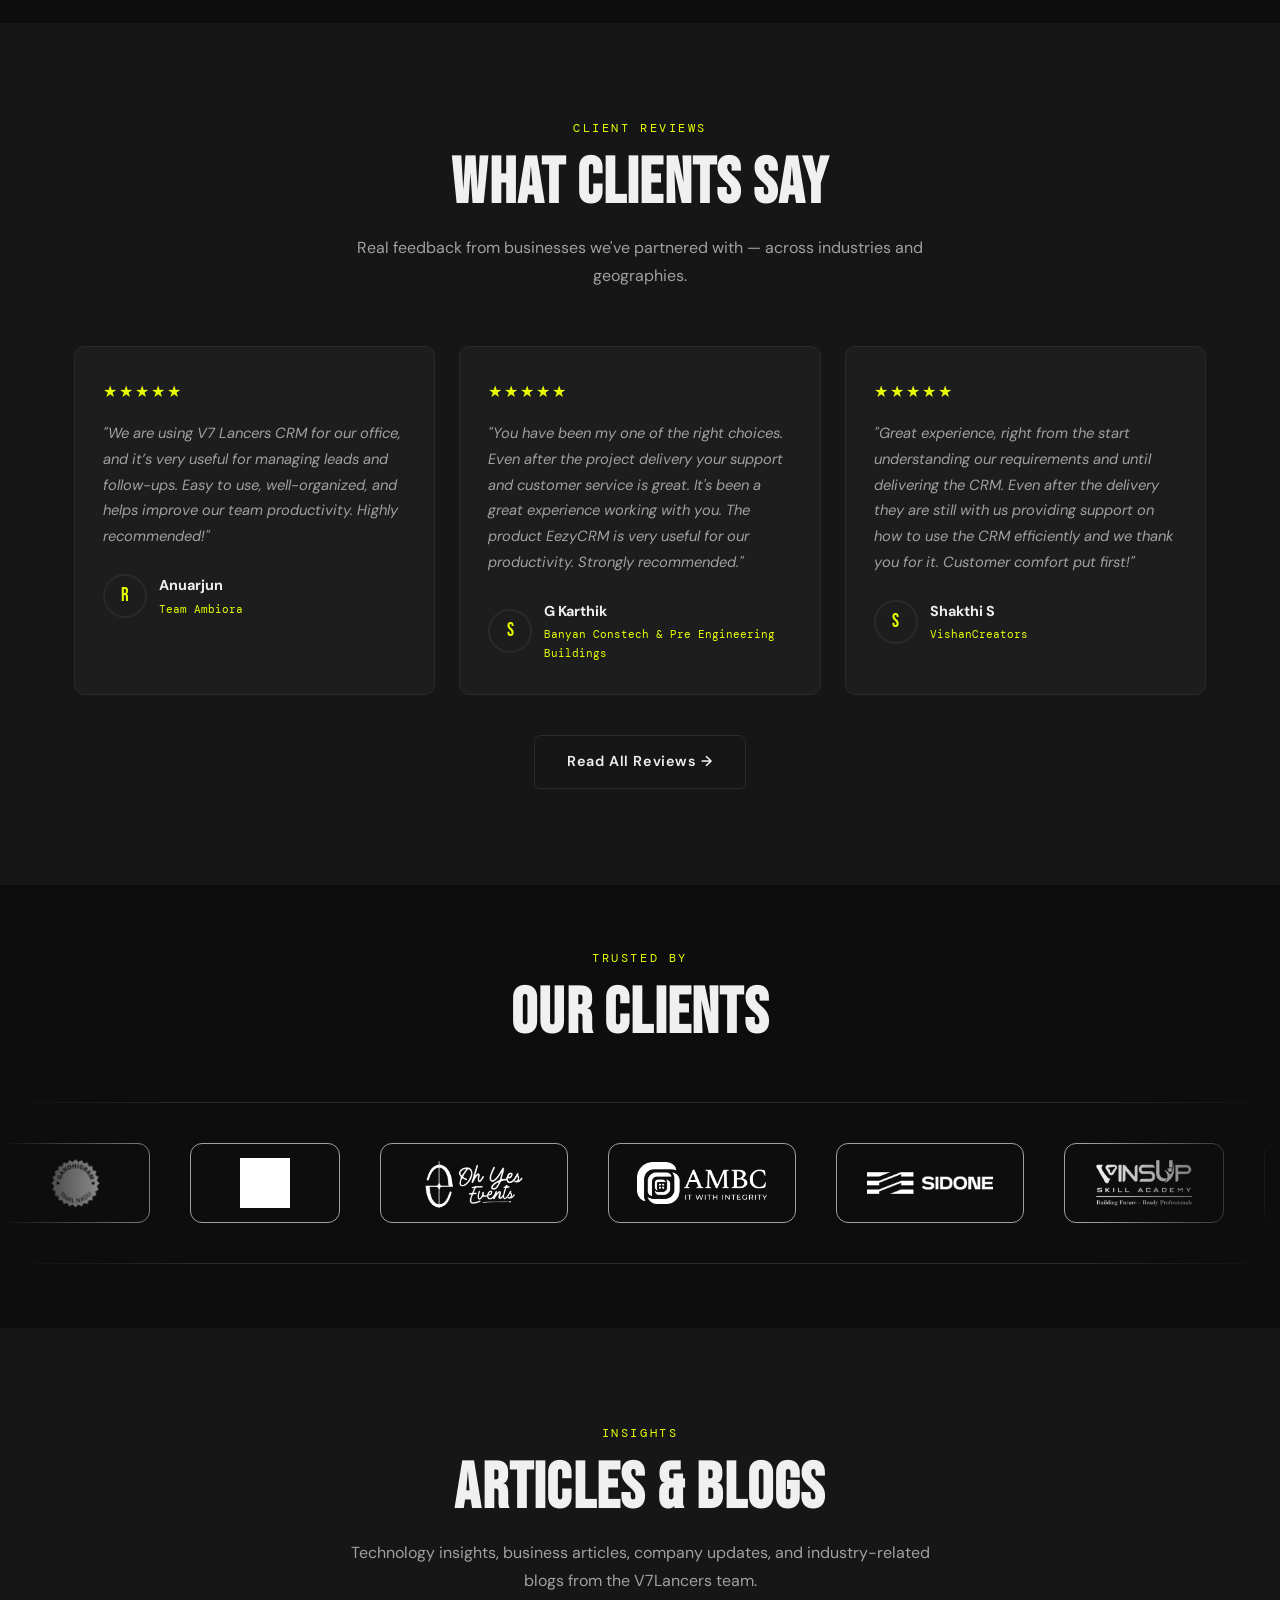
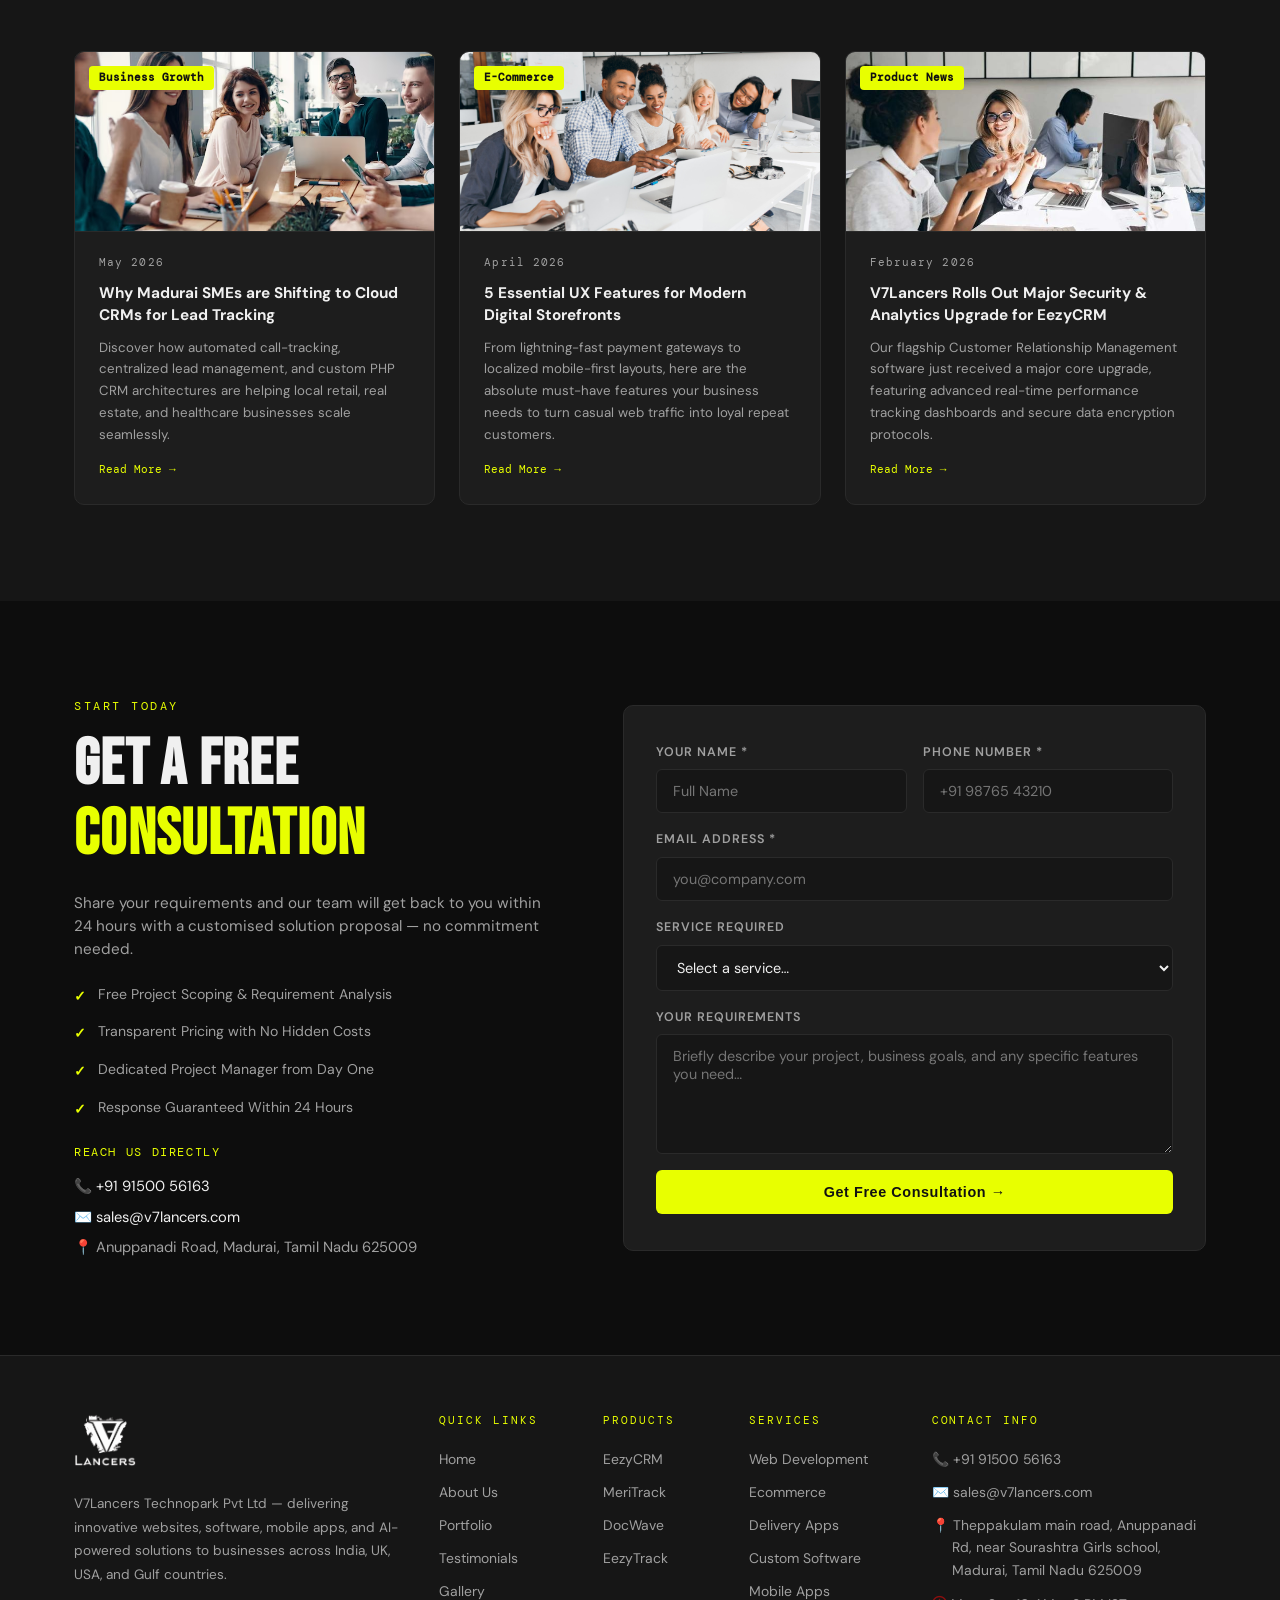
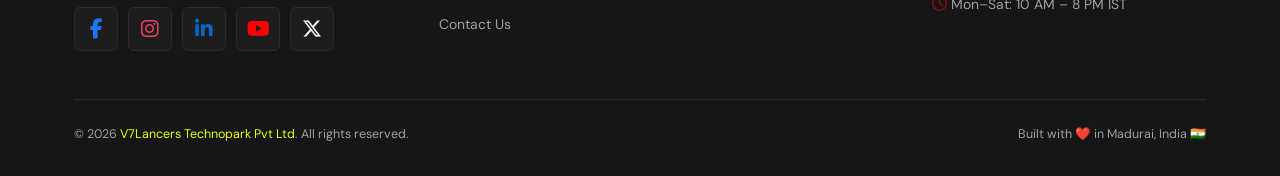
==== commit 60b521c6: "Refactor HTML structure and CSS styles for improved readability and consistency" ====
--- a/index.html
+++ b/index.html
@@ -959,7 +959,7 @@
           and beyond.</p>
       </div>
       <div class="services-grid desktop-only">
-        <a href="services.html" class="service-card reveal">
+        <a href="services.html" class="desktop-service-card reveal">
           <div class="service-num">01</div>
           <div class="service-icon">🖥️</div>
           <div class="service-name">Website Design &amp; Development</div>
@@ -968,7 +968,7 @@
           <div class="service-tech"><span class="tech-tag">HTML/CSS</span><span class="tech-tag">Bootstrap</span><span
               class="tech-tag">React</span><span class="tech-tag">Angular</span></div>
         </a>
-        <a href="services.html" class="service-card reveal">
+        <a href="services.html" class="desktop-service-card reveal">
           <div class="service-num">02</div>
           <div class="service-icon">🛒</div>
           <div class="service-name">Ecommerce Development</div>
@@ -977,7 +977,7 @@
           <div class="service-tech"><span class="tech-tag">Shopify</span><span class="tech-tag">WooCommerce</span><span
               class="tech-tag">Custom</span></div>
         </a>
-        <a href="services.html" class="service-card reveal">
+        <a href="services.html" class="desktop-service-card reveal">
           <div class="service-num">03</div>
           <div class="service-icon">🚚</div>
           <div class="service-name">Online Delivery Applications</div>
@@ -986,7 +986,7 @@
           <div class="service-tech"><span class="tech-tag">Flutter</span><span class="tech-tag">Firebase</span><span
               class="tech-tag">Maps API</span></div>
         </a>
-        <a href="services.html" class="service-card reveal">
+        <a href="services.html" class="desktop-service-card reveal">
           <div class="service-num">04</div>
           <div class="service-icon">⚙️</div>
           <div class="service-name">Custom Software Development</div>
@@ -995,7 +995,7 @@
           <div class="service-tech"><span class="tech-tag">Python</span><span class="tech-tag">Node.js</span><span
               class="tech-tag">MySQL</span><span class="tech-tag">AWS</span></div>
         </a>
-        <a href="services.html" class="service-card reveal">
+        <a href="services.html" class="desktop-service-card reveal">
           <div class="service-num">05</div>
           <div class="service-icon">📱</div>
           <div class="service-name">Mobile App Development</div>
@@ -1005,7 +1005,7 @@
               class="tech-tag">iOS</span><span class="tech-tag">Android</span></div>
         </a>
         <!-- CTA -->
-        <div class="service-card reveal service-card-cta">
+        <div class="desktop-service-card reveal service-card-cta">
           <div class="cta-title">Have a project in mind?</div>
           <p class="cta-desc">
             Let's discuss your requirements and build the right solution
@@ -1650,11 +1650,11 @@
         <div>
           <div class="footer-col-title">Services</div>
           <div class="footer-links">
-<a href="services.html#web-development">Web Development</a>
-<a href="services.html#ecommerce">Ecommerce</a>
-<a href="services.html#delivery-apps">Delivery Apps</a>
-<a href="services.html#custom-software">Custom Software</a>
-<a href="services.html#mobile-apps">Mobile Apps</a>
+            <a href="services.html#web-development">Web Development</a>
+            <a href="services.html#ecommerce">Ecommerce</a>
+            <a href="services.html#delivery-apps">Delivery Apps</a>
+            <a href="services.html#custom-software">Custom Software</a>
+            <a href="services.html#mobile-apps">Mobile Apps</a>
           </div>
         </div>
         <div>
@@ -1713,9 +1713,9 @@
 
     <div class="mobile-footer-brand">
       <img class="site-logo light-logo" src="assets/site-logo/logo-dark.png" alt="V7Lancers Logo" width="180"
-              height="48" />
-            <img class="site-logo dark-logo" src="assets/site-logo/logo-light.png" alt="V7Lancers Logo" width="180"
-              height="48" />
+        height="48" />
+      <img class="site-logo dark-logo" src="assets/site-logo/logo-light.png" alt="V7Lancers Logo" width="180"
+        height="48" />
 
     </div>
 
--- a/style.css
+++ b/style.css
@@ -1025,8 +1025,8 @@
   gap: 24px;
 }
 
-.service-card {
-  background: var(--surface);
+.desktop-service-card {
+  background: var(--card);
   border: 1px solid var(--border);
   border-radius: 10px;
   padding: 36px 28px;
@@ -1036,7 +1036,7 @@
   cursor: default;
 }
 
-.service-card::before {
+.desktop-service-card::before {
   content: '';
   position: absolute;
   top: 0;
@@ -1049,7 +1049,7 @@
   transition: transform var(--tr);
 }
 
-.service-card:hover {
+.desktop-service-card:hover {
   transform: translateY(-6px);
   box-shadow: var(--shadow-lg);
 }
@@ -1126,14 +1126,14 @@
   font-family: var(--font-display);
   font-size: 1.6rem;
   letter-spacing: .02em;
-  color: var(--text);
+  color: #0d0d0e;
   margin-bottom: 14px;
   transition: color var(--tr);
 }
 
 .service-card-cta .cta-desc {
   font-size: .88rem;
-  color: var(--muted);
+  color: #48484c;
   margin-bottom: 24px;
   transition: color var(--theme-tr);
 }
@@ -1172,7 +1172,7 @@
 }
 
 .why-card {
-  background: var(--bg);
+  background: var(--card);
   border: 1px solid var(--border);
   border-radius: 10px;
   padding: 32px 28px;
@@ -1405,7 +1405,7 @@
 }
 
 .testi-card {
-  background: var(--bg);
+  background: var(--card);
   border: 1px solid var(--border);
   border-radius: 10px;
   padding: 32px 28px;
@@ -1479,39 +1479,39 @@
 }
 
 .google-review-badge {
-    display: inline-flex;
-    align-items: center;
-    gap: 10px;
-    margin-top: 20px;
-    padding: 8px 16px;
-    background: var(--bg);
-    border: 1px solid var(--border);
-    border-radius: 999px;
-    box-shadow: var(--shadow-sm);
-    font-size: .9rem;
-    color: var(--text);
+  display: inline-flex;
+  align-items: center;
+  gap: 10px;
+  margin-top: 20px;
+  padding: 8px 16px;
+  background: var(--bg);
+  border: 1px solid var(--border);
+  border-radius: 999px;
+  box-shadow: var(--shadow-sm);
+  font-size: .9rem;
+  color: var(--text);
 }
 
 .google-review-badge img {
-    height: 24px;
-    width: auto;
-    display: block;
+  height: 24px;
+  width: auto;
+  display: block;
 }
 
 .google-review-badge strong {
-    font-size: 1rem;
-    font-weight: 700;
+  font-size: 1rem;
+  font-weight: 700;
 }
 
 .google-review-badge .stars {
-    color: #fbbc05;
-    letter-spacing: 1px;
-    margin: 0 4px;
+  color: #fbbc05;
+  letter-spacing: 1px;
+  margin: 0 4px;
 }
 
 .google-review-badge .dot {
-    color: #bbb;
-    margin: 0 6px;
+  color: #bbb;
+  margin: 0 6px;
 }
 
 .reviews-cta {
@@ -2719,7 +2719,7 @@
 }
 
 .college-card {
-  background: var(--bg);
+  background: var(--card);
   border: 1px solid var(--border);
   border-radius: 18px;
   padding: 24px;
@@ -3486,256 +3486,253 @@
    SERVICE CARD
 ========================================================== */
 
-.service-card{
-    margin:14px 18px;
-    background:var(--card);
-    border:1px solid rgba(var(--accent-rgb),.08);
-    border-radius:24px;
-    overflow:hidden;
-    box-shadow:0 10px 30px rgba(0,0,0,.05);
-    transition:.35s ease;
-}
-
-.service-card.active{
-    transform:translateY(-3px);
-    border-color:rgba(var(--accent-rgb),.18);
-    box-shadow:0 18px 40px rgba(0,0,0,.08);
+.service-card {
+  margin: 14px 18px;
+  background: var(--card);
+  border: 1px solid rgba(var(--accent-rgb), .08);
+  border-radius: 24px;
+  overflow: hidden;
+  box-shadow: 0 10px 30px rgba(0, 0, 0, .05);
+  transition: .35s ease;
+}
+
+.service-card.active {
+  transform: translateY(-3px);
+  border-color: rgba(var(--accent-rgb), .18);
+  box-shadow: 0 18px 40px rgba(0, 0, 0, .08);
 }
 
 /* ==========================================================
    PREVIEW
 ========================================================== */
 
-.service-preview{
-    padding:22px 20px 16px;
+.service-preview {
+  padding: 22px 20px 16px;
 }
 
 /* ==========================================================
    TITLE
 ========================================================== */
 
-.service-preview h3{
-    margin:0 0 18px;
-    display:flex;
-    align-items:center;
-    gap:10px;
-
-    font-family:var(--font-display);
-    font-size:1.2rem;
-    font-weight:700;
-    color:var(--text);
-}
-
-.service-preview h3::after{
-    content:"";
-    flex:1;
-    height:2px;
-    border-radius:10px;
-    background:linear-gradient(
-        to right,
-        rgba(var(--accent-rgb),.9),
-        transparent
-    );
+.service-preview h3 {
+  margin: 0 0 18px;
+  display: flex;
+  align-items: center;
+  gap: 10px;
+
+  font-family: var(--font-display);
+  font-size: 1.2rem;
+  font-weight: 700;
+  color: var(--text);
+}
+
+.service-preview h3::after {
+  content: "";
+  flex: 1;
+  height: 2px;
+  border-radius: 10px;
+  background: linear-gradient(to right,
+      rgba(var(--accent-rgb), .9),
+      transparent);
 }
 
 /* ==========================================================
    FEATURE PILLS
 ========================================================== */
 
-.product-features{
-    display:flex;
-    flex-wrap:wrap;
-    gap:10px;
-    margin:0;
-    padding:0;
-    list-style:none;
-}
-
-.product-features li{
-    padding:8px 14px;
-    border-radius:999px;
-
-    background:rgba(var(--accent-rgb),.08);
-    border:1px solid rgba(var(--accent-rgb),.15);
-
-    color:var(--accent);
-
-    font-size:.72rem;
-    font-weight:600;
-
-    transition:.25s;
-}
-
-.product-features li:hover{
-    transform:translateY(-2px);
-    background:rgba(var(--accent-rgb),.12);
-}
-
-.product-features i{
-    display:none;
+.product-features {
+  display: flex;
+  flex-wrap: wrap;
+  gap: 10px;
+  margin: 0;
+  padding: 0;
+  list-style: none;
+}
+
+.product-features li {
+  padding: 8px 14px;
+  border-radius: 999px;
+
+  background: rgba(var(--accent-rgb), .08);
+  border: 1px solid rgba(var(--accent-rgb), .15);
+
+  color: var(--accent);
+
+  font-size: .72rem;
+  font-weight: 600;
+
+  transition: .25s;
+}
+
+.product-features li:hover {
+  transform: translateY(-2px);
+  background: rgba(var(--accent-rgb), .12);
+}
+
+.product-features i {
+  display: none;
 }
 
 /* ==========================================================
    READ MORE
 ========================================================== */
 
-.read-more{
-    display:flex;
-    justify-content:flex-end;
-    margin-top:14px;
-    cursor:pointer;
-}
-
-.read-more i{
-    width:30px;
-    height:30px;
-
-    display:flex;
-    align-items:center;
-    justify-content:center;
-
-    border-radius:50%;
-
-    background:rgba(var(--accent-rgb),.08);
-
-    color:var(--accent);
-
-    font-size:10px;
-
-    transition:.3s;
-}
-
-.service-card.active .read-more i{
-    transform:rotate(180deg);
-    background:var(--accent);
-    color:#fff;
+.read-more {
+  display: flex;
+  justify-content: flex-end;
+  margin-top: 14px;
+  cursor: pointer;
+}
+
+.read-more i {
+  width: 30px;
+  height: 30px;
+
+  display: flex;
+  align-items: center;
+  justify-content: center;
+
+  border-radius: 50%;
+
+  background: rgba(var(--accent-rgb), .08);
+
+  color: var(--accent);
+
+  font-size: 10px;
+
+  transition: .3s;
+}
+
+.service-card.active .read-more i {
+  transform: rotate(180deg);
+  background: var(--accent);
+  color: #fff;
 }
 
 /* ==========================================================
    ACCORDION
 ========================================================== */
 
-.service-expand{
-    max-height:0;
-    overflow:hidden;
-    opacity:0;
-
-    padding:0 20px;
-
-    transition:
-        max-height .45s ease,
-        opacity .3s ease,
-        padding .3s ease;
-}
-
-.service-card.active .service-expand{
-    max-height:450px;
-    opacity:1;
-    padding:12px 20px 20px;
+.service-expand {
+  max-height: 0;
+  overflow: hidden;
+  opacity: 0;
+
+  padding: 0 20px;
+
+  transition:
+    max-height .45s ease,
+    opacity .3s ease,
+    padding .3s ease;
+}
+
+.service-card.active .service-expand {
+  max-height: 450px;
+  opacity: 1;
+  padding: 12px 20px 20px;
 }
 
 /* ==========================================================
    DESCRIPTION
 ========================================================== */
 
-.service-expand p{
-    margin:0 0 16px;
-    line-height:1.7;
-    color:var(--muted);
+.service-expand p {
+  margin: 0 0 16px;
+  line-height: 1.7;
+  color: var(--muted);
 }
 
 /* ==========================================================
    TAGS
 ========================================================== */
 
-.service-tags{
-    display:flex;
-    flex-wrap:wrap;
-    gap:8px;
-    margin-bottom:18px;
-}
-
-.service-tags span{
-    padding:7px 14px;
-    border-radius:999px;
-    background:var(--surface);
-    border:1px solid var(--border);
-    font-size:.78rem;
-    font-weight:600;
+.service-tags {
+  display: flex;
+  flex-wrap: wrap;
+  gap: 8px;
+  margin-bottom: 18px;
+}
+
+.service-tags span {
+  padding: 7px 14px;
+  border-radius: 999px;
+  background: var(--surface);
+  border: 1px solid var(--border);
+  font-size: .78rem;
+  font-weight: 600;
 }
 
 /* ==========================================================
    BUTTON
 ========================================================== */
 
-.service-btn{
-    display:block;
-    width:100%;
-
-    padding:14px;
-
-    text-align:center;
-    text-decoration:none;
-
-    border-radius:14px;
-
-    background:linear-gradient(
-        135deg,
-        var(--accent),
-        var(--accent2)
-    );
-
-    color:#fff;
-
-    font-weight:700;
-
-    transition:.3s;
-}
-
-.service-btn:hover{
-    transform:translateY(-2px);
-    box-shadow:0 10px 25px rgba(var(--accent-rgb),.25);
+.service-btn {
+  display: block;
+  width: 100%;
+
+  padding: 14px;
+
+  text-align: center;
+  text-decoration: none;
+
+  border-radius: 14px;
+
+  background: linear-gradient(135deg,
+      var(--accent),
+      var(--accent2));
+
+  color: #fff;
+
+  font-weight: 700;
+
+  transition: .3s;
+}
+
+.service-btn:hover {
+  transform: translateY(-2px);
+  box-shadow: 0 10px 25px rgba(var(--accent-rgb), .25);
 }
 
 /* ==========================================================
    MOBILE
 ========================================================== */
 
-@media (max-width:480px){
-
-    .service-card{
-        margin:12px;
-    }
-
-    .service-preview{
-        padding:18px;
-    }
-
-    .service-expand{
-        padding:0 18px;
-    }
-
-    .service-card.active .service-expand{
-        padding:10px 18px 18px;
-    }
-
-    .service-preview h3{
-        font-size:1.1rem;
-    }
-
-    .product-features{
-        gap:8px;
-    }
-
-    .product-features li{
-        font-size:.7rem;
-        padding:7px 12px;
-    }
-
-    .service-btn{
-        padding:13px;
-    }
-}
+@media (max-width:480px) {
+
+  .service-card {
+    margin: 12px;
+  }
+
+  .service-preview {
+    padding: 18px;
+  }
+
+  .service-expand {
+    padding: 0 18px;
+  }
+
+  .service-card.active .service-expand {
+    padding: 10px 18px 18px;
+  }
+
+  .service-preview h3 {
+    font-size: 1.1rem;
+  }
+
+  .product-features {
+    gap: 8px;
+  }
+
+  .product-features li {
+    font-size: .7rem;
+    padding: 7px 12px;
+  }
+
+  .service-btn {
+    padding: 13px;
+  }
+}
+
 /* ── Hub Card ───────────────────────────────────────────────────── */
 .hub-card {
   background: var(--card);
@@ -4153,7 +4150,8 @@
 
   /* Services page */
   .mobile-services-page {
-    padding: 20px 16px 120px; /* 120px bottom padding to prevent bottom nav from covering content */
+    padding: 20px 16px 120px;
+    /* 120px bottom padding to prevent bottom nav from covering content */
     background: var(--bg);
   }
 
@@ -4220,9 +4218,11 @@
     border: 1px solid var(--border);
     border-radius: 20px;
     overflow: hidden;
-    margin-bottom: 20px; /* only bottom margin to avoid clashing with container padding */
+    margin-bottom: 20px;
+    /* only bottom margin to avoid clashing with container padding */
     box-shadow: var(--shadow-sm);
     transition: var(--tr);
+    padding: 36px 28px;
   }
 
   .service-card:active {
@@ -4258,11 +4258,9 @@
     flex: 1;
     height: 2px;
     border-radius: 10px;
-    background: linear-gradient(
-      to right,
-      rgba(var(--accent-rgb), 0.9),
-      transparent
-    );
+    background: linear-gradient(to right,
+        rgba(var(--accent-rgb), 0.9),
+        transparent);
   }
 
   .service-preview .sec-body {
@@ -4306,13 +4304,13 @@
     transition: max-height 0.45s ease, opacity 0.3s ease, padding 0.3s ease;
   }
 
-  .feature-title{
-  margin: 4px 0 6px;
-  font-size: 0.95rem;
-  font-weight: 600;
-  color: var(--text);
-  letter-spacing: .3px;
-}
+  .feature-title {
+    margin: 4px 0 6px;
+    font-size: 0.95rem;
+    font-weight: 600;
+    color: var(--text);
+    letter-spacing: .3px;
+  }
 
   .service-card.expanded .feature-block {
     max-height: 1000px;
@@ -4363,7 +4361,7 @@
     border-radius: 20px;
     backdrop-filter: blur(18px);
     -webkit-backdrop-filter: blur(18px);
-    box-shadow: 0 10px 30px rgba(0,0,0,0.12), inset 0 1px rgba(255,255,255,0.08);
+    box-shadow: 0 10px 30px rgba(0, 0, 0, 0.12), inset 0 1px rgba(255, 255, 255, 0.08);
     z-index: 9999;
     box-sizing: border-box;
   }
@@ -4503,129 +4501,130 @@
 ===================================================== */
 
 .product-nav {
-    position: fixed;
-    left: 0;
-    right: 0;
-    bottom: 0;
-
-    width: 100%;
-    height: 72px;
-
-    display: flex;
-    align-items: center;
-    justify-content: space-around;
-
-    padding: 0 10px;
-
-    background: var(--card);
-    border-top: 1px solid var(--border);
-
-    backdrop-filter: blur(18px);
-    -webkit-backdrop-filter: blur(18px);
-
-    box-shadow:
-        0 -10px 30px rgba(0,0,0,.12),
-        inset 0 1px rgba(255,255,255,.08);
-
-    z-index: 9999;
-    box-sizing: border-box;
+  position: fixed;
+  left: 0;
+  right: 0;
+  bottom: 0;
+
+  width: 100%;
+  height: 72px;
+
+  display: flex;
+  align-items: center;
+  justify-content: space-around;
+
+  padding: 0 10px;
+
+  background: var(--card);
+  border-top: 1px solid var(--border);
+
+  backdrop-filter: blur(18px);
+  -webkit-backdrop-filter: blur(18px);
+
+  box-shadow:
+    0 -10px 30px rgba(0, 0, 0, .12),
+    inset 0 1px rgba(255, 255, 255, .08);
+
+  z-index: 9999;
+  box-sizing: border-box;
 }
 
 /* Navigation Item */
 
 .product-nav a {
-    flex: 1;
-
-    display: flex;
-    flex-direction: column;
-    align-items: center;
-    justify-content: center;
-
-    gap: 4px;
-
-    height: 100%;
-
-    text-decoration: none;
-    color: var(--muted);
-
-    transition: var(--tr);
+  flex: 1;
+
+  display: flex;
+  flex-direction: column;
+  align-items: center;
+  justify-content: center;
+
+  gap: 4px;
+
+  height: 100%;
+
+  text-decoration: none;
+  color: var(--muted);
+
+  transition: var(--tr);
 }
 
 /* Icon */
 
 .product-nav a i {
-    font-size: 1.2rem;
-    transition: var(--tr);
+  font-size: 1.2rem;
+  transition: var(--tr);
 }
 
 /* Label */
 
 .product-nav a span {
-    font-family: var(--font-body);
-    font-size: .72rem;
-    font-weight: 600;
-    line-height: 1;
+  font-family: var(--font-body);
+  font-size: .72rem;
+  font-weight: 600;
+  line-height: 1;
 }
 
 /* Active */
 
 .product-nav a.active {
-    color: var(--accent);
+  color: var(--accent);
 }
 
 .product-nav a.active i {
-    transform: translateY(-2px);
+  transform: translateY(-2px);
 }
 
 .product-nav a.active::after {
-    content: "";
-    width: 6px;
-    height: 6px;
-    margin-top: 2px;
-
-    border-radius: 50%;
-    background: var(--accent);
+  content: "";
+  width: 6px;
+  height: 6px;
+  margin-top: 2px;
+
+  border-radius: 50%;
+  background: var(--accent);
 }
 
 /* Hover */
 
 .product-nav a:hover {
-    color: var(--accent);
+  color: var(--accent);
 }
 
 .product-nav a:hover i {
-    transform: translateY(-2px);
+  transform: translateY(-2px);
 }
 
 /* Click */
 
 .product-nav a:active {
-    transform: scale(.96);
+  transform: scale(.96);
 }
 
 /* Safe area for iPhone */
 
 @supports (padding-bottom: env(safe-area-inset-bottom)) {
 
-    .product-nav {
-        height: calc(72px + env(safe-area-inset-bottom));
-        padding-bottom: env(safe-area-inset-bottom);
-    }
+  .product-nav {
+    height: calc(72px + env(safe-area-inset-bottom));
+    padding-bottom: env(safe-area-inset-bottom);
+  }
 
 }
 
 /* Prevent page content from being hidden */
 
 .mobile-products-page {
-    padding-bottom: 95px;
-}
+  padding-bottom: 95px;
+}
+
 /* =====================================================
    MOBILE PRODUCTS
 ===================================================== */
 
 .mobile-products-page {
-    padding: 1.5rem 0 6rem;
-    background: var(--bg);
+  padding: 1.5rem 0 6rem;
+  background: var(--bg);
 }
 
 /* =====================================================
@@ -4633,19 +4632,19 @@
 ===================================================== */
 
 .product-slider {
-    display: flex;
-    gap: 1rem;
-
-    overflow-x: auto;
-    scroll-snap-type: x mandatory;
-    scroll-behavior: smooth;
-    -webkit-overflow-scrolling: touch;
-
-    padding: 0 1rem 2rem;
+  display: flex;
+  gap: 1rem;
+
+  overflow-x: auto;
+  scroll-snap-type: x mandatory;
+  scroll-behavior: smooth;
+  -webkit-overflow-scrolling: touch;
+
+  padding: 0 1rem 2rem;
 }
 
 .product-slider::-webkit-scrollbar {
-    display: none;
+  display: none;
 }
 
 /* =====================================================
@@ -4653,23 +4652,23 @@
 ===================================================== */
 
 .product-slide {
-    flex: 0 0 calc(100% - 2rem);
-
-    scroll-snap-align: center;
-
-    background: var(--card);
-    border: 1px solid var(--border);
-    border-radius: 18px;
-
-    overflow: hidden;
-
-    box-shadow: var(--shadow-sm);
-    transition: var(--tr);
+  flex: 0 0 calc(100% - 2rem);
+
+  scroll-snap-align: center;
+
+  background: var(--card);
+  border: 1px solid var(--border);
+  border-radius: 18px;
+
+  overflow: hidden;
+
+  box-shadow: var(--shadow-sm);
+  transition: var(--tr);
 }
 
 .product-slide:hover {
-    transform: translateY(-3px);
-    box-shadow: var(--shadow-md);
+  transform: translateY(-3px);
+  box-shadow: var(--shadow-md);
 }
 
 /* =====================================================
@@ -4677,16 +4676,16 @@
 ===================================================== */
 
 .product-slide img {
-    display: block;
-
-    width: calc(100% - 2rem);
-    margin: 1rem;
-
-    aspect-ratio: 16/9;
-    object-fit: cover;
-
-    border-radius: 14px;
-    border: 1px solid var(--border);
+  display: block;
+
+  width: calc(100% - 2rem);
+  margin: 1rem;
+
+  aspect-ratio: 16/9;
+  object-fit: cover;
+
+  border-radius: 14px;
+  border: 1px solid var(--border);
 }
 
 /* =====================================================
@@ -4694,41 +4693,41 @@
 ===================================================== */
 
 .product-slide-content {
-    padding: 0 1.25rem 1.25rem;
+  padding: 0 1.25rem 1.25rem;
 }
 
 .tagline {
-    display: inline-block;
-    margin-bottom: .6rem;
-
-    font-family: var(--font-mono);
-    font-size: .72rem;
-    font-weight: 700;
-
-    letter-spacing: .12em;
-    text-transform: uppercase;
-
-    color: var(--accent);
+  display: inline-block;
+  margin-bottom: .6rem;
+
+  font-family: var(--font-mono);
+  font-size: .72rem;
+  font-weight: 700;
+
+  letter-spacing: .12em;
+  text-transform: uppercase;
+
+  color: var(--accent);
 }
 
 .product-slide h2 {
-    margin: 0 0 .75rem;
-
-    font-family: var(--font-body);
-    font-size: 1.45rem;
-    font-weight: 700;
-    line-height: 1.25;
-
-    color: var(--text);
+  margin: 0 0 .75rem;
+
+  font-family: var(--font-body);
+  font-size: 1.45rem;
+  font-weight: 700;
+  line-height: 1.25;
+
+  color: var(--text);
 }
 
 .product-slide p {
-    margin: 0;
-
-    font-size: .95rem;
-    line-height: 1.7;
-
-    color: var(--muted);
+  margin: 0;
+
+  font-size: .95rem;
+  line-height: 1.7;
+
+  color: var(--muted);
 }
 
 /* =====================================================
@@ -4736,48 +4735,48 @@
 ===================================================== */
 
 .product-slide ul {
-    list-style: none;
-
-    display: flex;
-    flex-wrap: wrap;
-    gap: .65rem;
-
-    margin: 1.75rem 0 0;
-    padding: 0;
+  list-style: none;
+
+  display: flex;
+  flex-wrap: wrap;
+  gap: .65rem;
+
+  margin: 1.75rem 0 0;
+  padding: 0;
 }
 
 .product-slide ul::before {
-    content: "SUITABLE FOR";
-    width: 100%;
-
-    margin-bottom: .25rem;
-
-    font-family: var(--font-mono);
-    font-size: .7rem;
-    font-weight: 700;
-
-    letter-spacing: .12em;
-    text-transform: uppercase;
-
-    color: var(--muted);
+  content: "SUITABLE FOR";
+  width: 100%;
+
+  margin-bottom: .25rem;
+
+  font-family: var(--font-mono);
+  font-size: .7rem;
+  font-weight: 700;
+
+  letter-spacing: .12em;
+  text-transform: uppercase;
+
+  color: var(--muted);
 }
 
 .product-slide li {
-    padding: .55rem .9rem;
-
-    border-radius: 999px;
-
-    background: rgba(var(--accent-rgb), .08);
-    border: 1px solid rgba(var(--accent-rgb), .18);
-
-    color: var(--accent);
-
-    font-size: .8rem;
-    font-weight: 600;
+  padding: .55rem .9rem;
+
+  border-radius: 999px;
+
+  background: rgba(var(--accent-rgb), .08);
+  border: 1px solid rgba(var(--accent-rgb), .18);
+
+  color: var(--accent);
+
+  font-size: .8rem;
+  font-weight: 600;
 }
 
 .product-slide li::before {
-    display: none;
+  display: none;
 }
 
 /* =====================================================
@@ -4785,48 +4784,48 @@
 ===================================================== */
 
 .slide-actions {
-    display: flex;
-    flex-direction: column;
-
-    gap: .75rem;
-
-    margin-top: 1.75rem;
+  display: flex;
+  flex-direction: column;
+
+  gap: .75rem;
+
+  margin-top: 1.75rem;
 }
 
 .slide-actions .btn {
-    display: flex;
-    align-items: center;
-    justify-content: center;
-
-    height: 50px;
-
-    border-radius: 12px;
-
-    font-weight: 600;
-    text-decoration: none;
-
-    transition: var(--tr);
+  display: flex;
+  align-items: center;
+  justify-content: center;
+
+  height: 50px;
+
+  border-radius: 12px;
+
+  font-weight: 600;
+  text-decoration: none;
+
+  transition: var(--tr);
 }
 
 .slide-actions .btn-primary {
-    background: var(--accent);
-    color: var(--on-accent);
+  background: var(--accent);
+  color: var(--on-accent);
 }
 
 .slide-actions .btn-outline {
-    background: transparent;
-    color: var(--text);
-
-    border: 1px solid var(--border);
+  background: transparent;
+  color: var(--text);
+
+  border: 1px solid var(--border);
 }
 
 .slide-actions .btn:hover {
-    transform: translateY(-2px);
+  transform: translateY(-2px);
 }
 
 .slide-actions .btn-outline:hover {
-    border-color: var(--accent);
-    color: var(--accent);
+  border-color: var(--accent);
+  color: var(--accent);
 }
 
 /* =====================================================
@@ -4835,30 +4834,30 @@
 
 @media (max-width:768px) {
 
-    .product-slider {
-        padding: 0 .875rem 2rem;
-    }
-
-    .product-slide {
-        flex: 0 0 calc(100% - 1.75rem);
-    }
-
-    .product-slide img {
-        margin: .875rem;
-        width: calc(100% - 1.75rem);
-    }
-
-    .product-slide-content {
-        padding: 0 1rem 1rem;
-    }
-
-    .product-slide h2 {
-        font-size: 1.25rem;
-    }
-
-    .product-slide p {
-        font-size: .92rem;
-    }
+  .product-slider {
+    padding: 0 .875rem 2rem;
+  }
+
+  .product-slide {
+    flex: 0 0 calc(100% - 1.75rem);
+  }
+
+  .product-slide img {
+    margin: .875rem;
+    width: calc(100% - 1.75rem);
+  }
+
+  .product-slide-content {
+    padding: 0 1rem 1rem;
+  }
+
+  .product-slide h2 {
+    font-size: 1.25rem;
+  }
+
+  .product-slide p {
+    font-size: .92rem;
+  }
 
 }
 
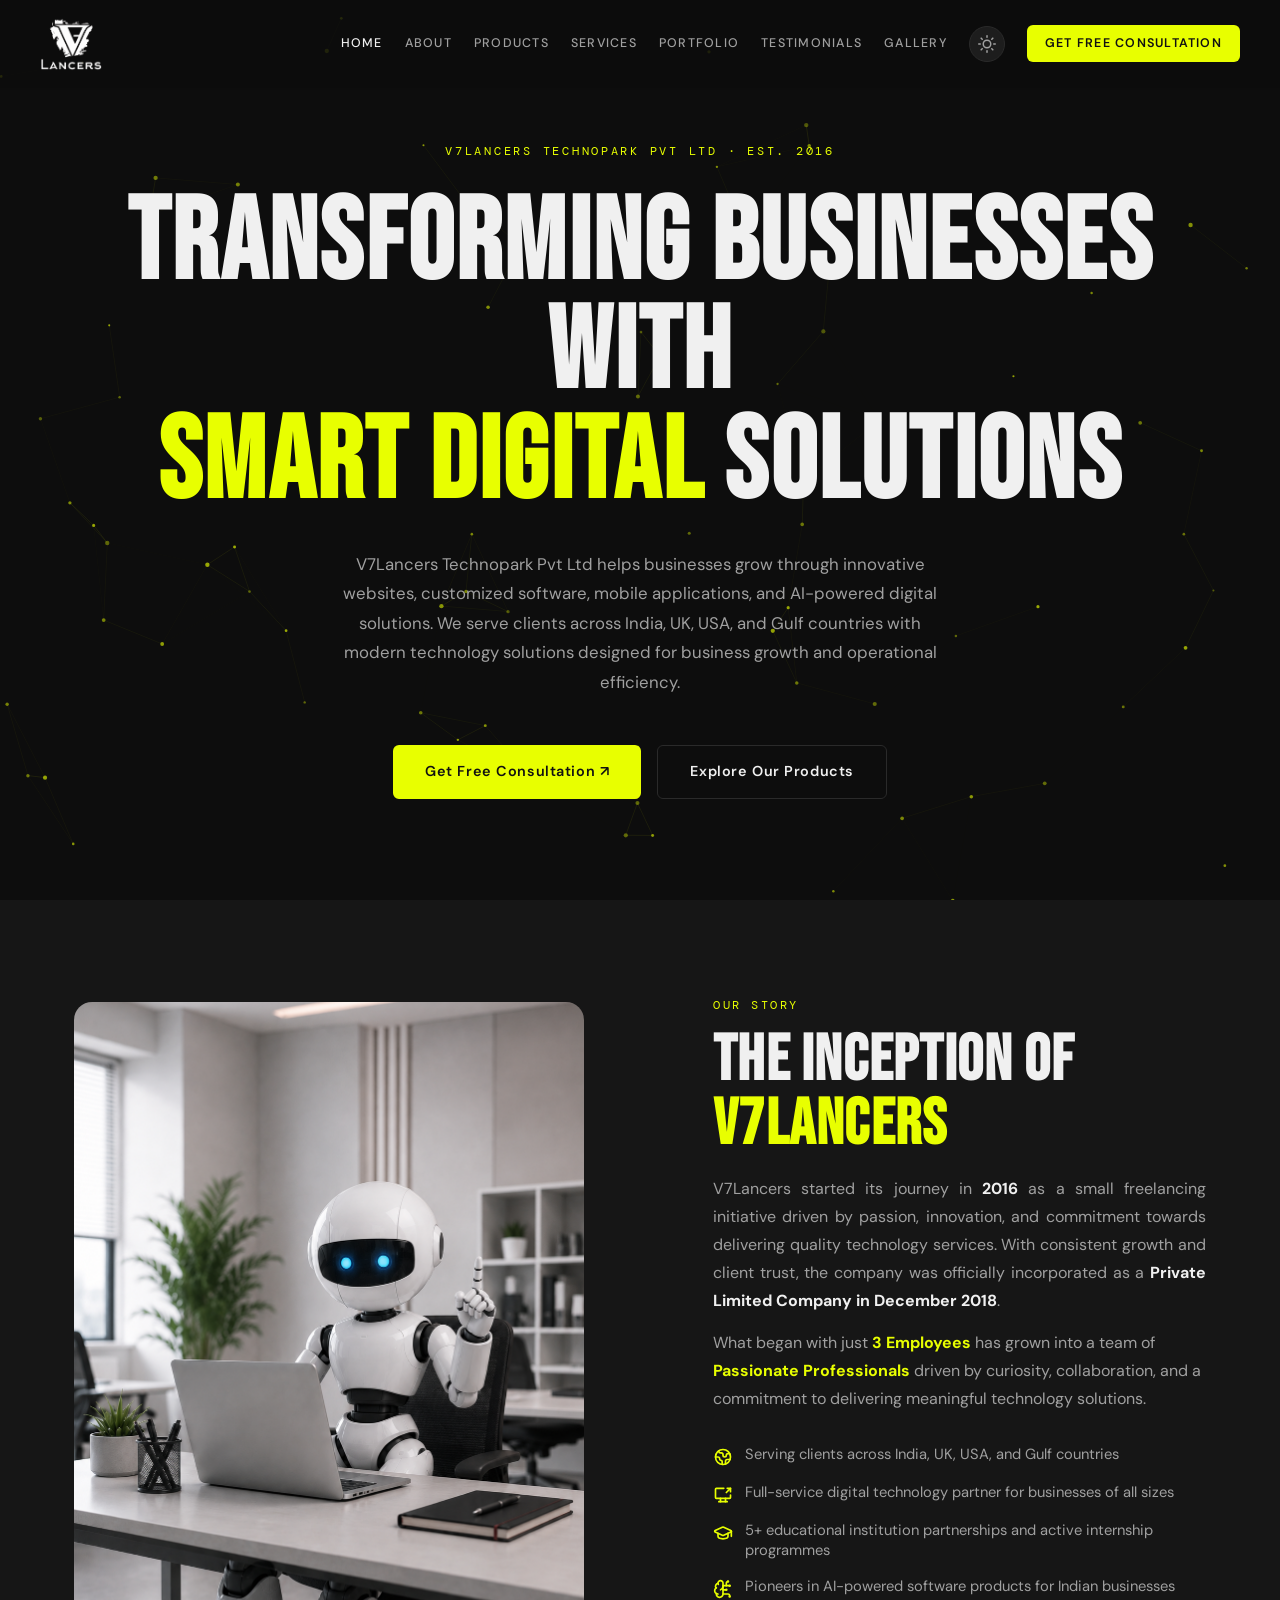
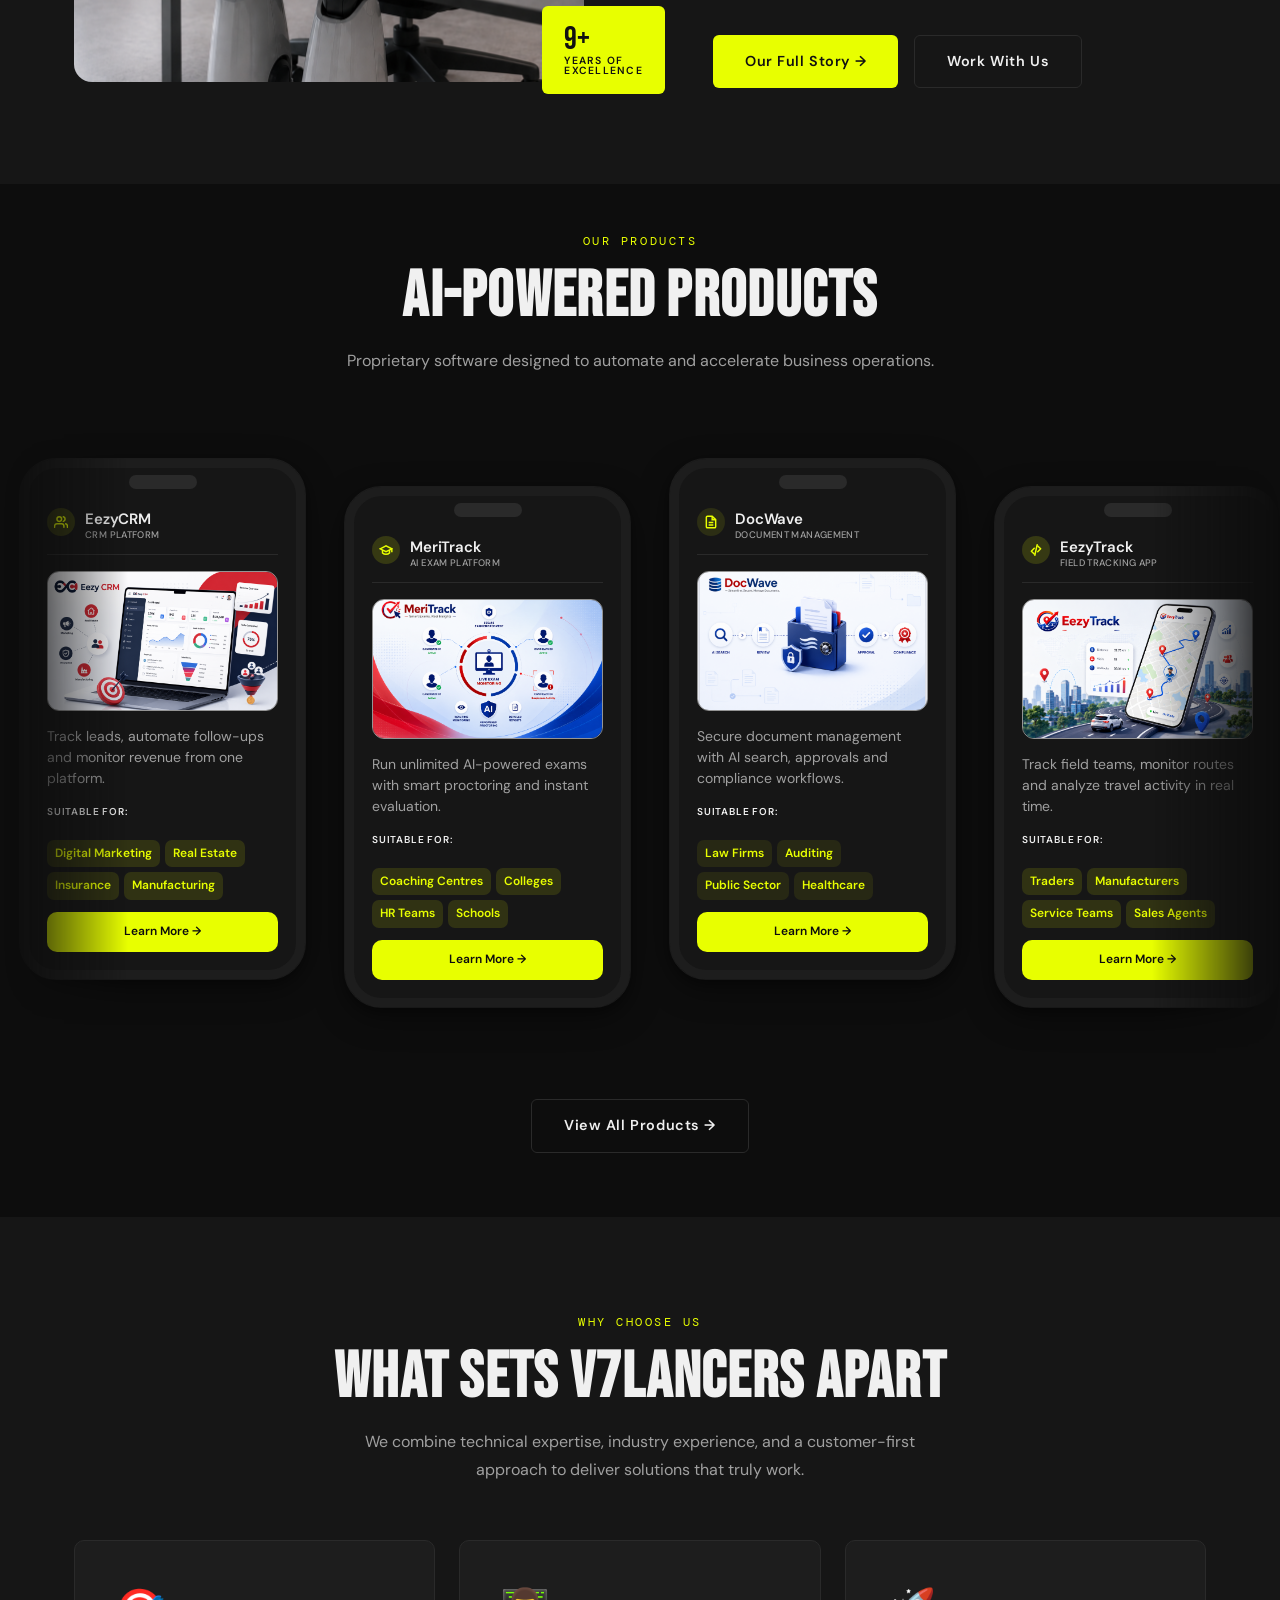
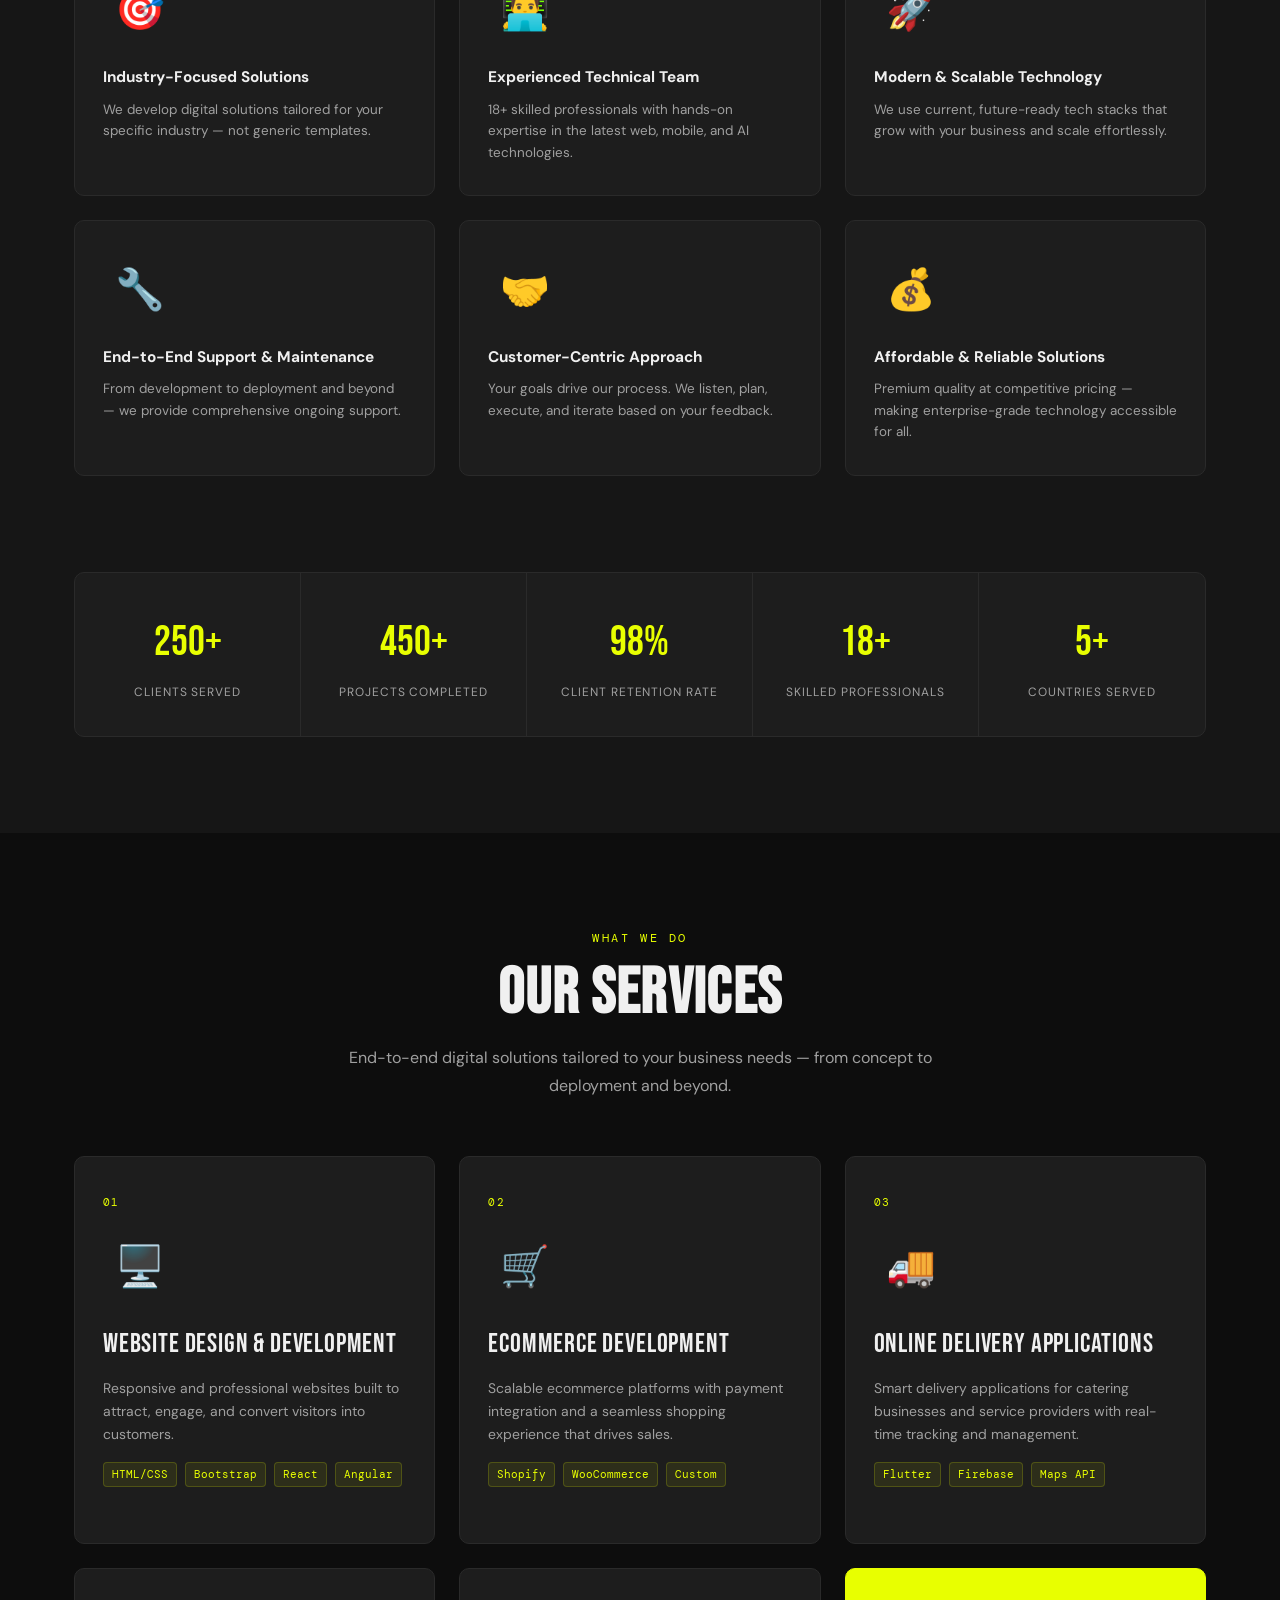
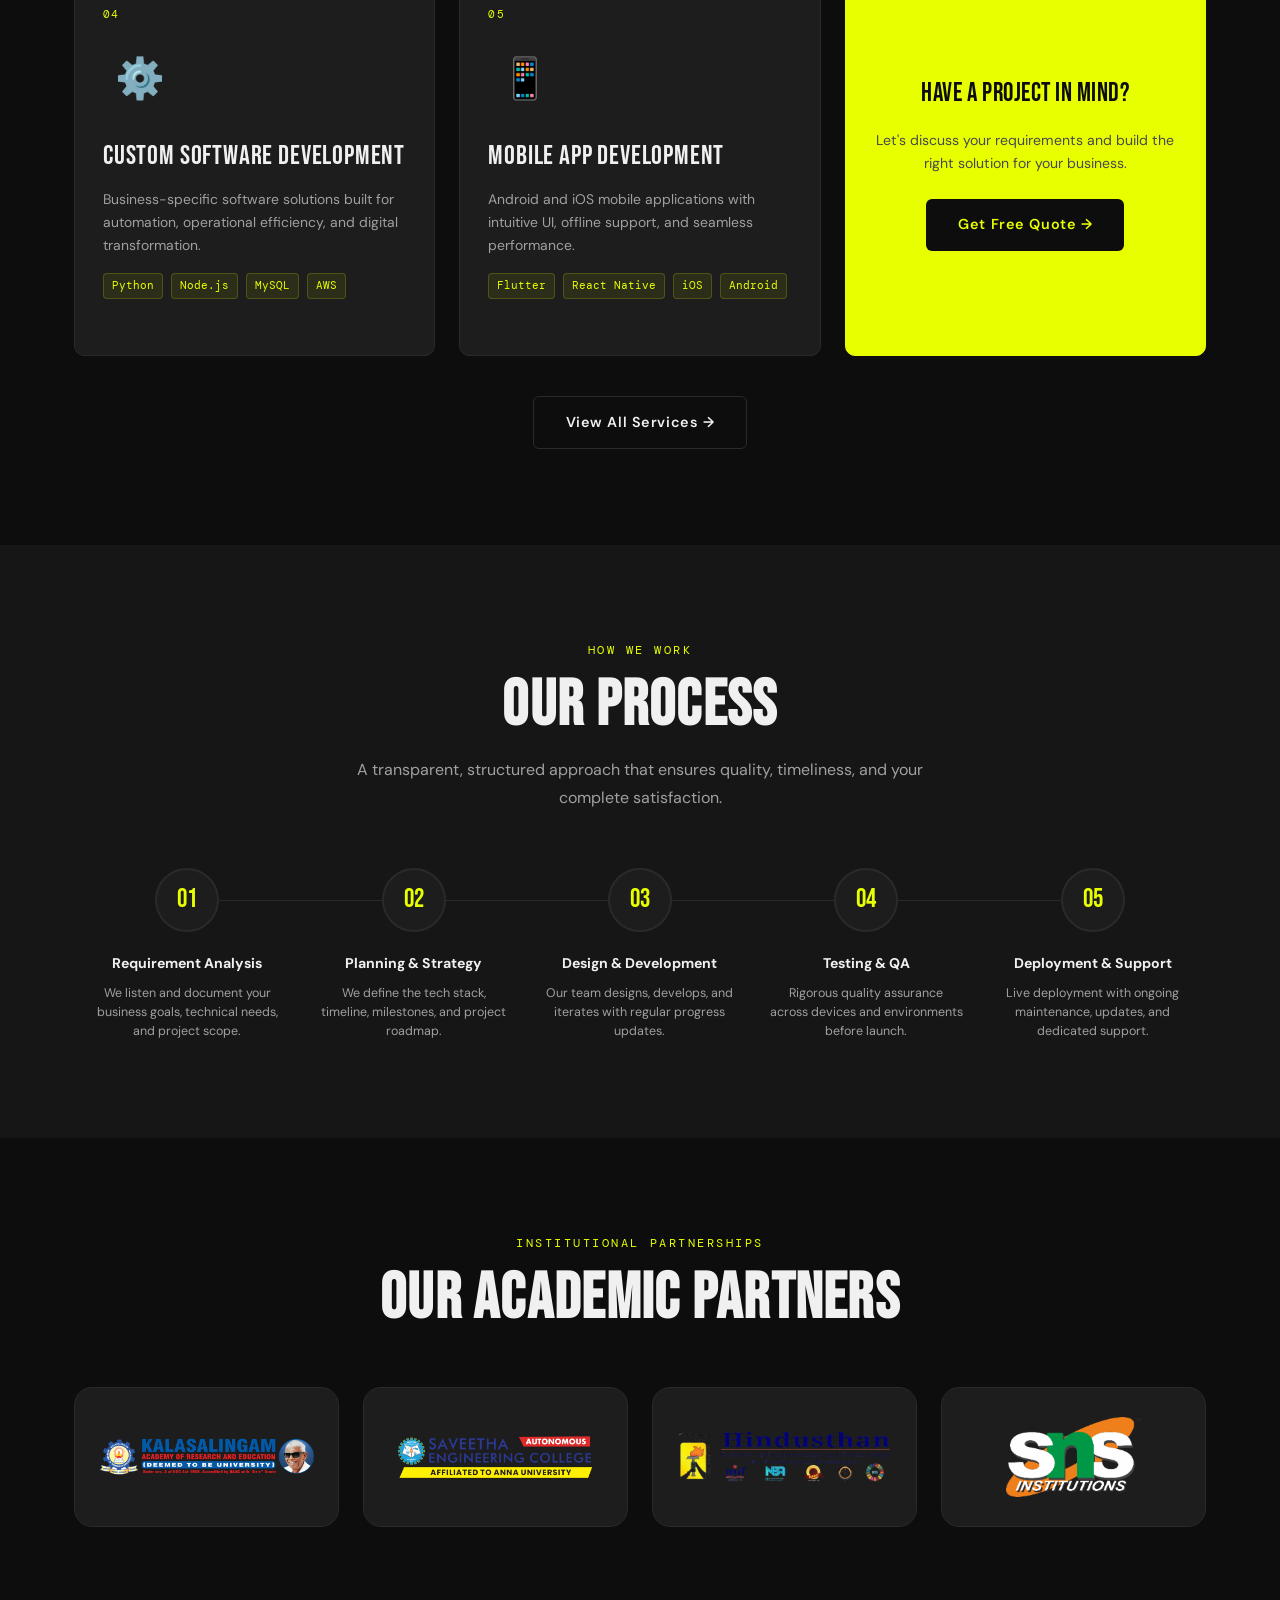
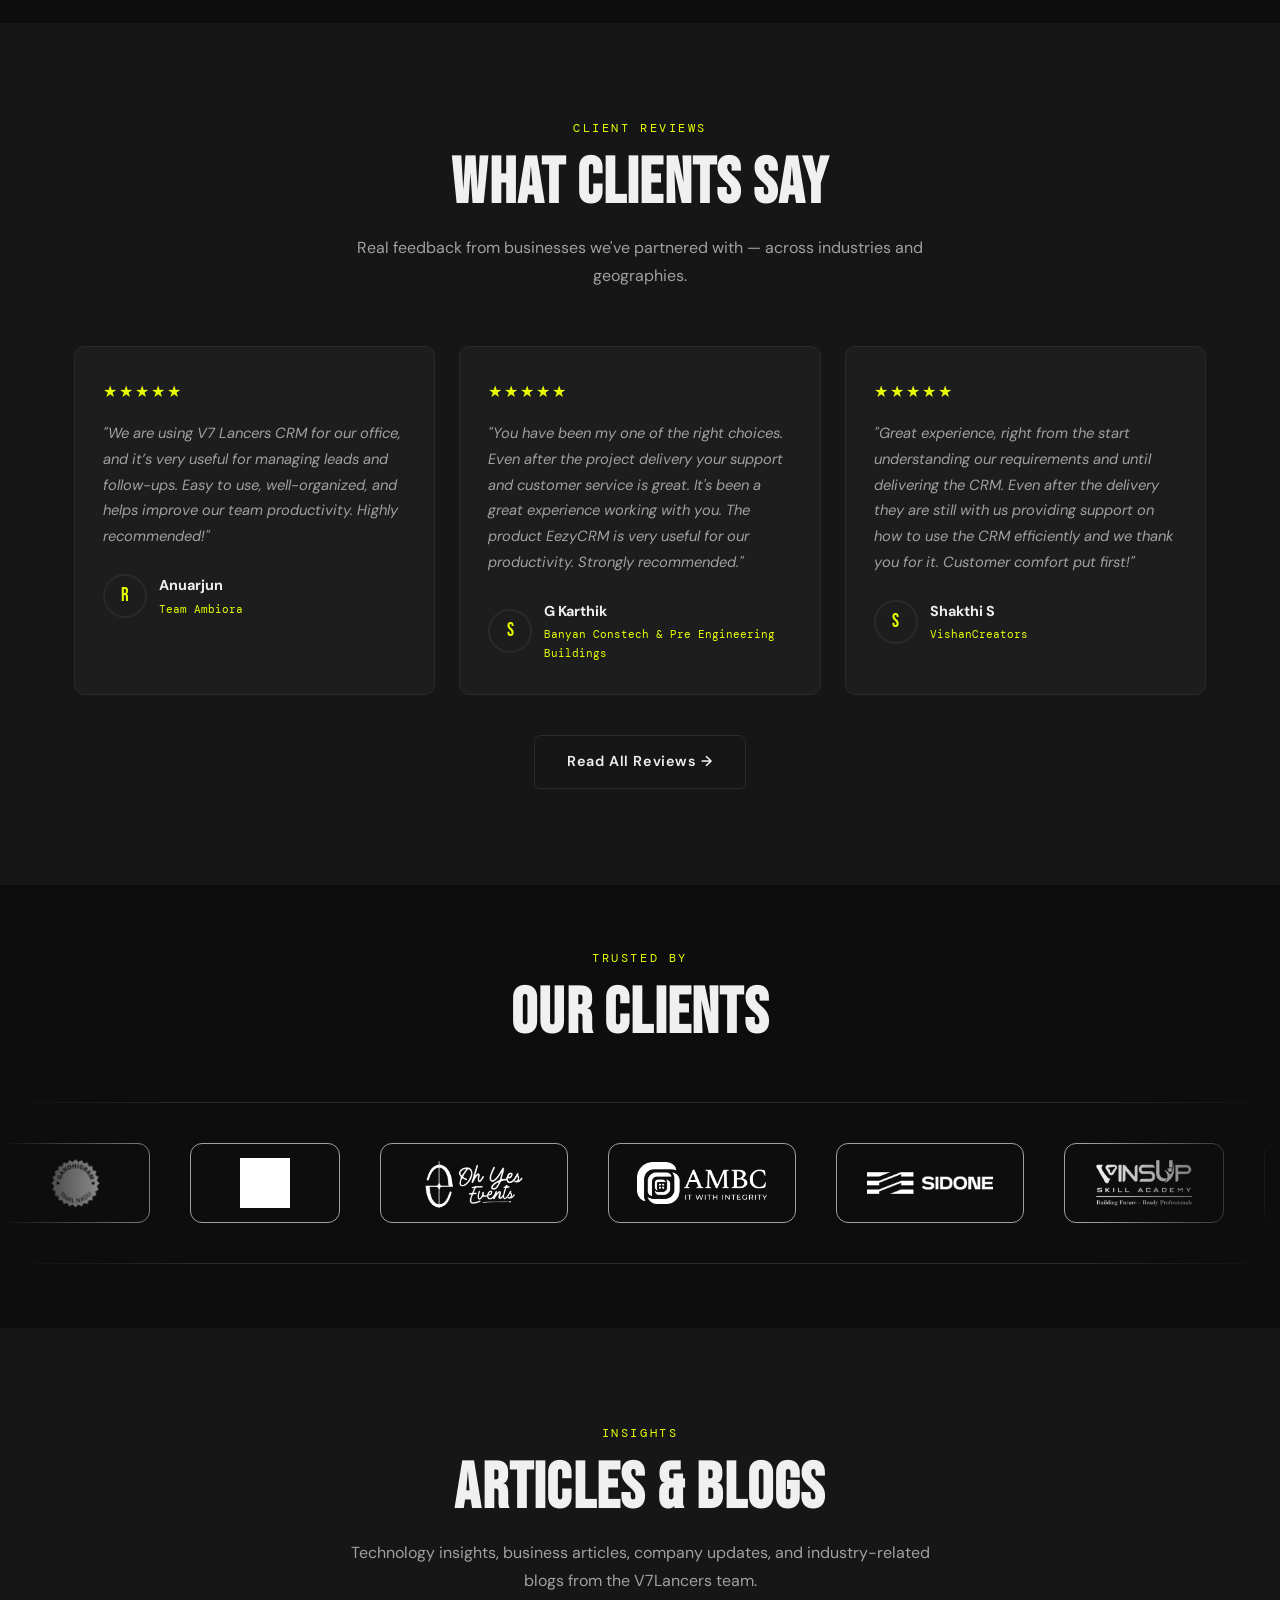
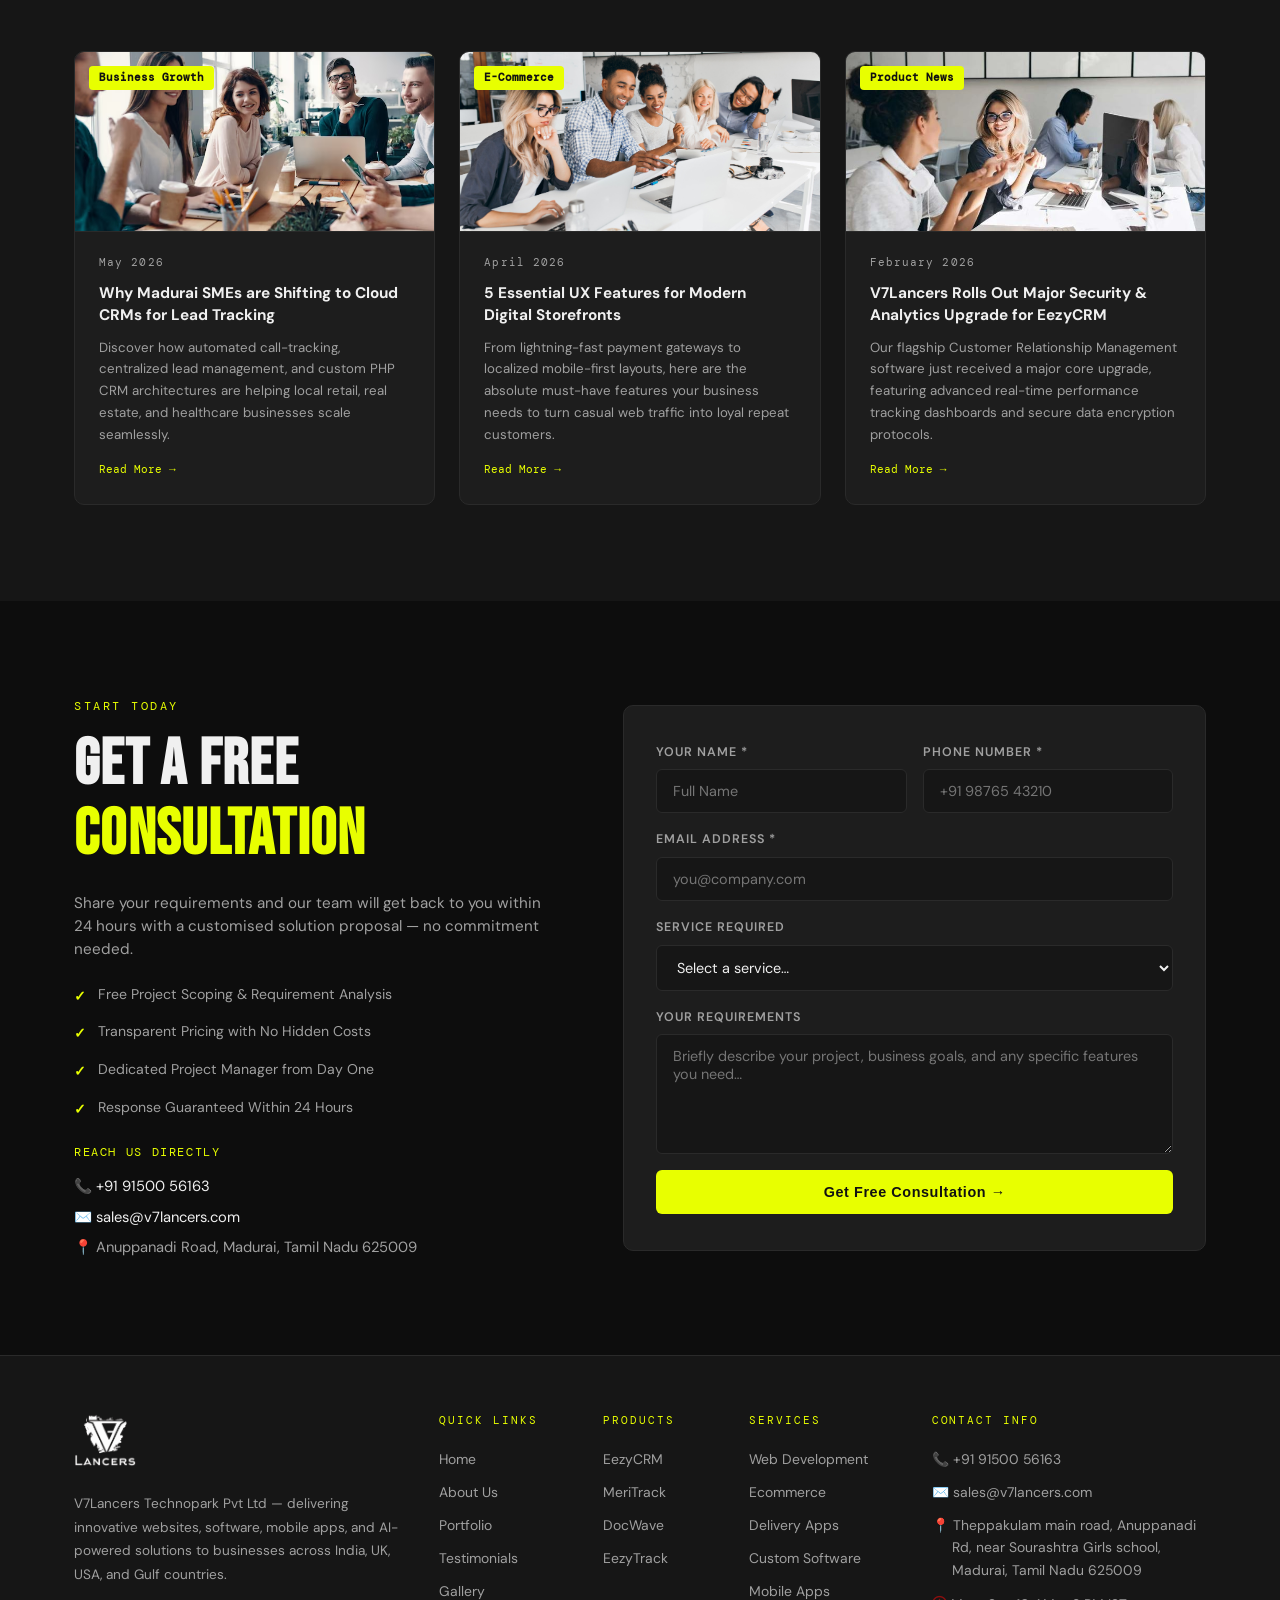
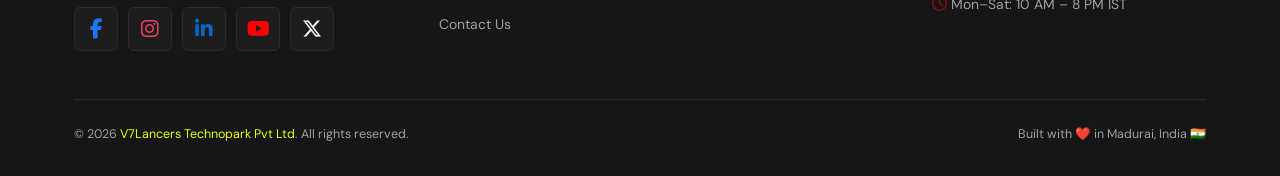
==== commit a1c8fd6e: "Icon updated" ====
--- a/index.html
+++ b/index.html
@@ -15,7 +15,7 @@
   <link rel="preload" as="image" href="assets/site-logo/logo-dark.png" />
   <link rel="preload" as="image" href="assets/site-logo/logo-light.png" />
   <link rel="stylesheet" href="https://cdnjs.cloudflare.com/ajax/libs/font-awesome/6.7.2/css/all.min.css">
-  <link rel="icon" href="assets/site-logo/logo-light.png">
+    <link rel="icon" type="image/png" href="assets/site-logo/favicon.png">
 </head>
 
 <body>
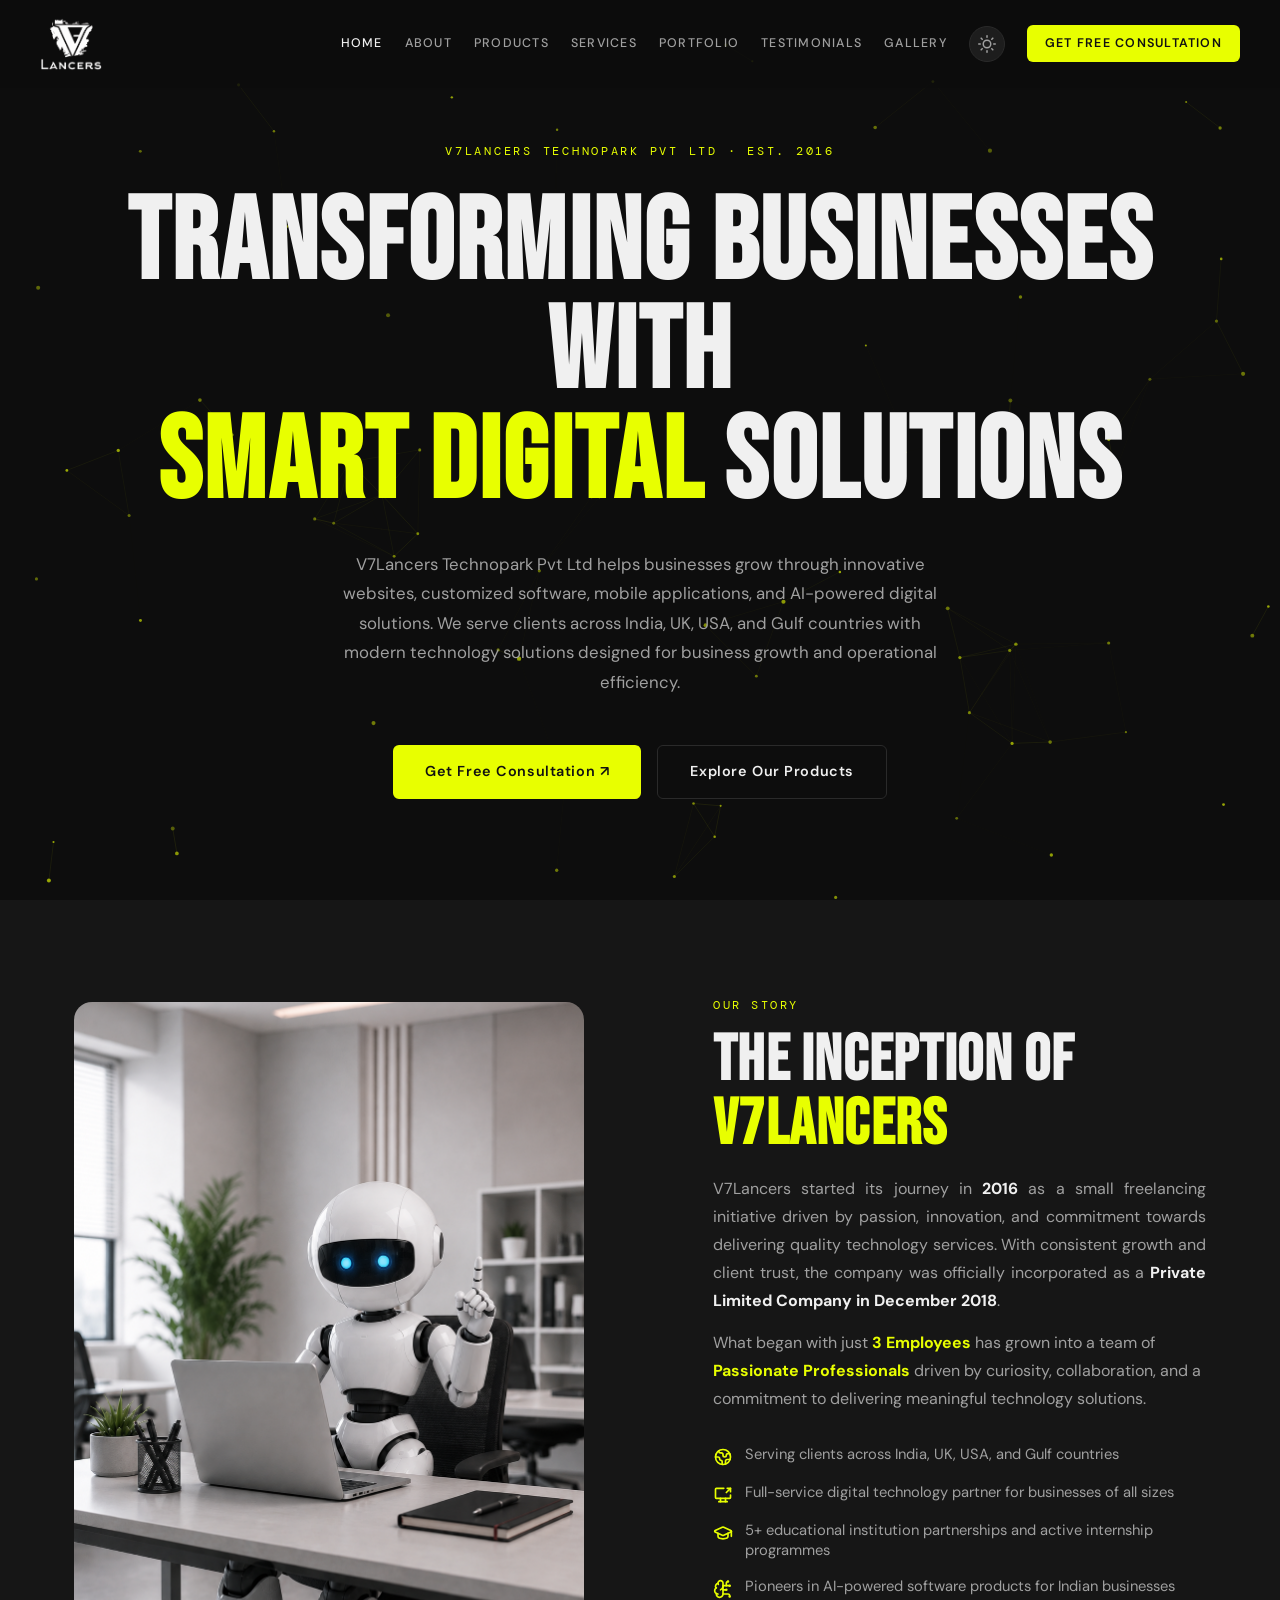
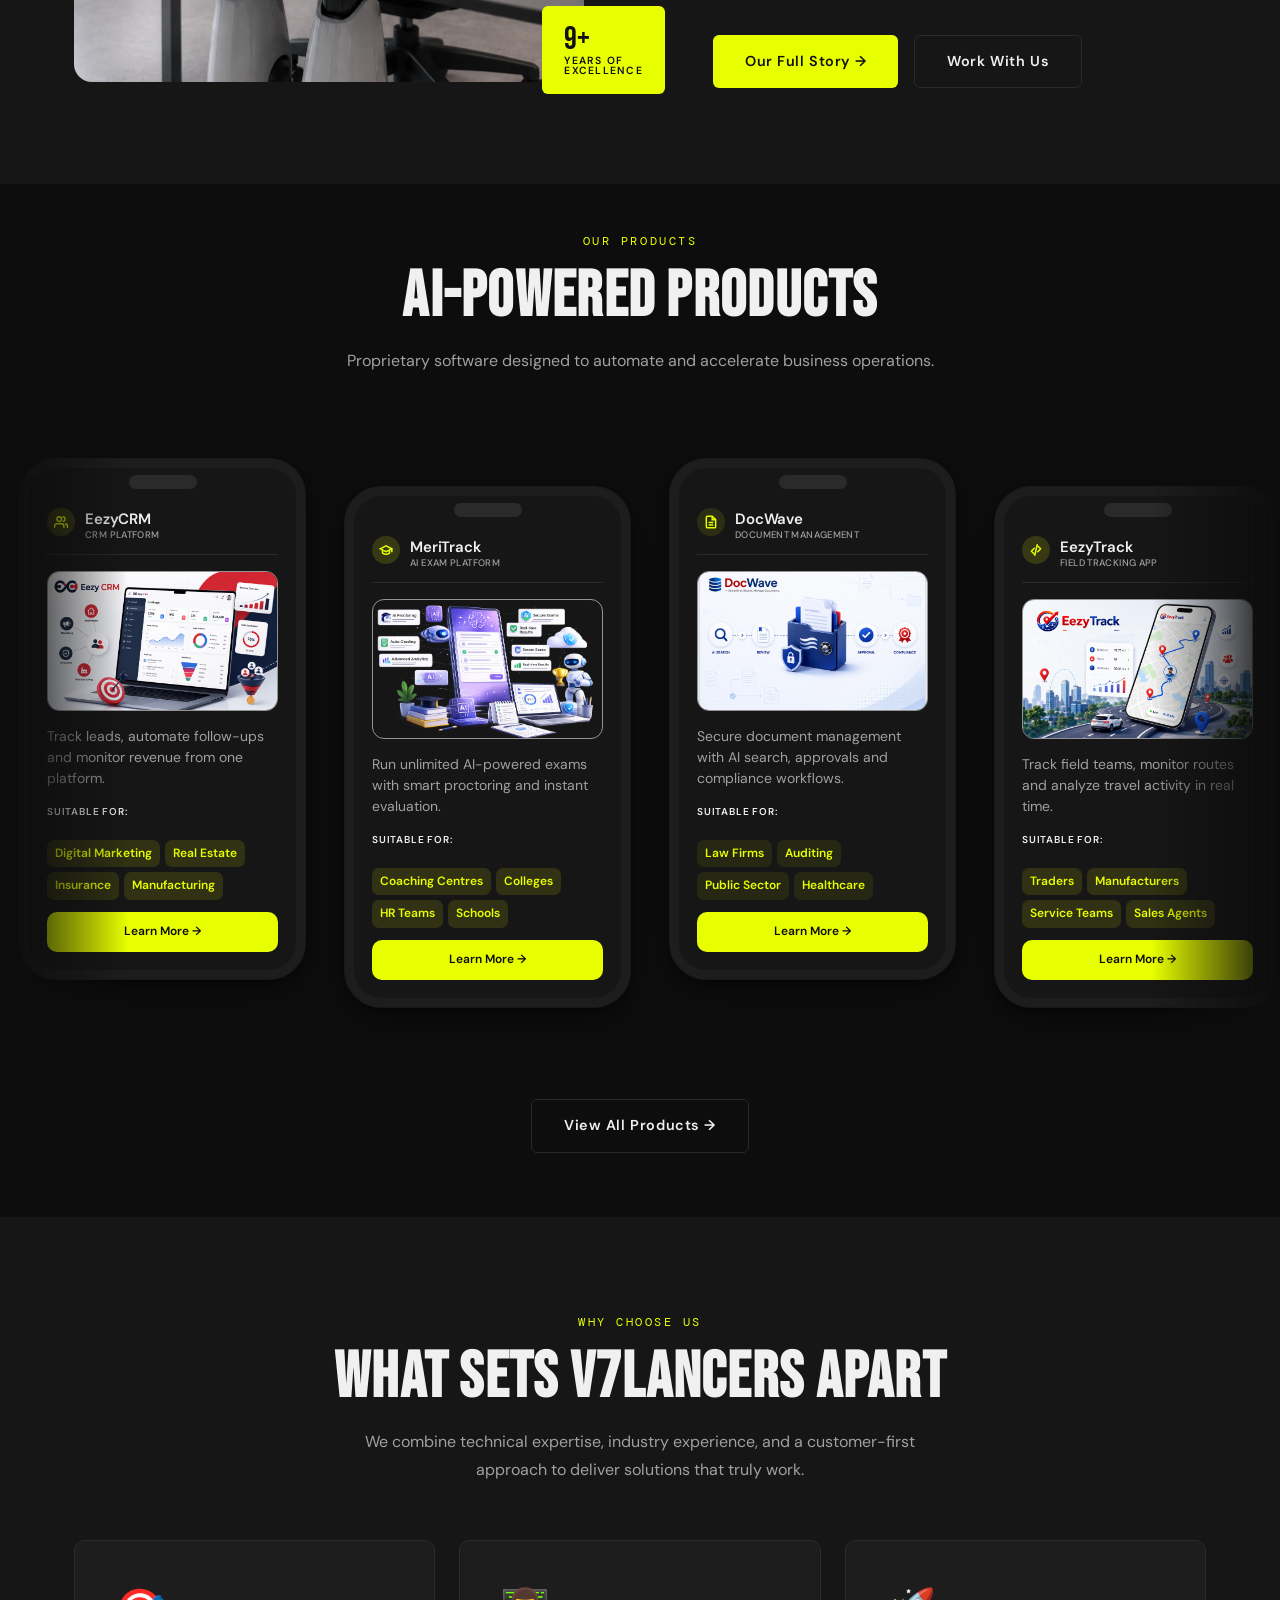
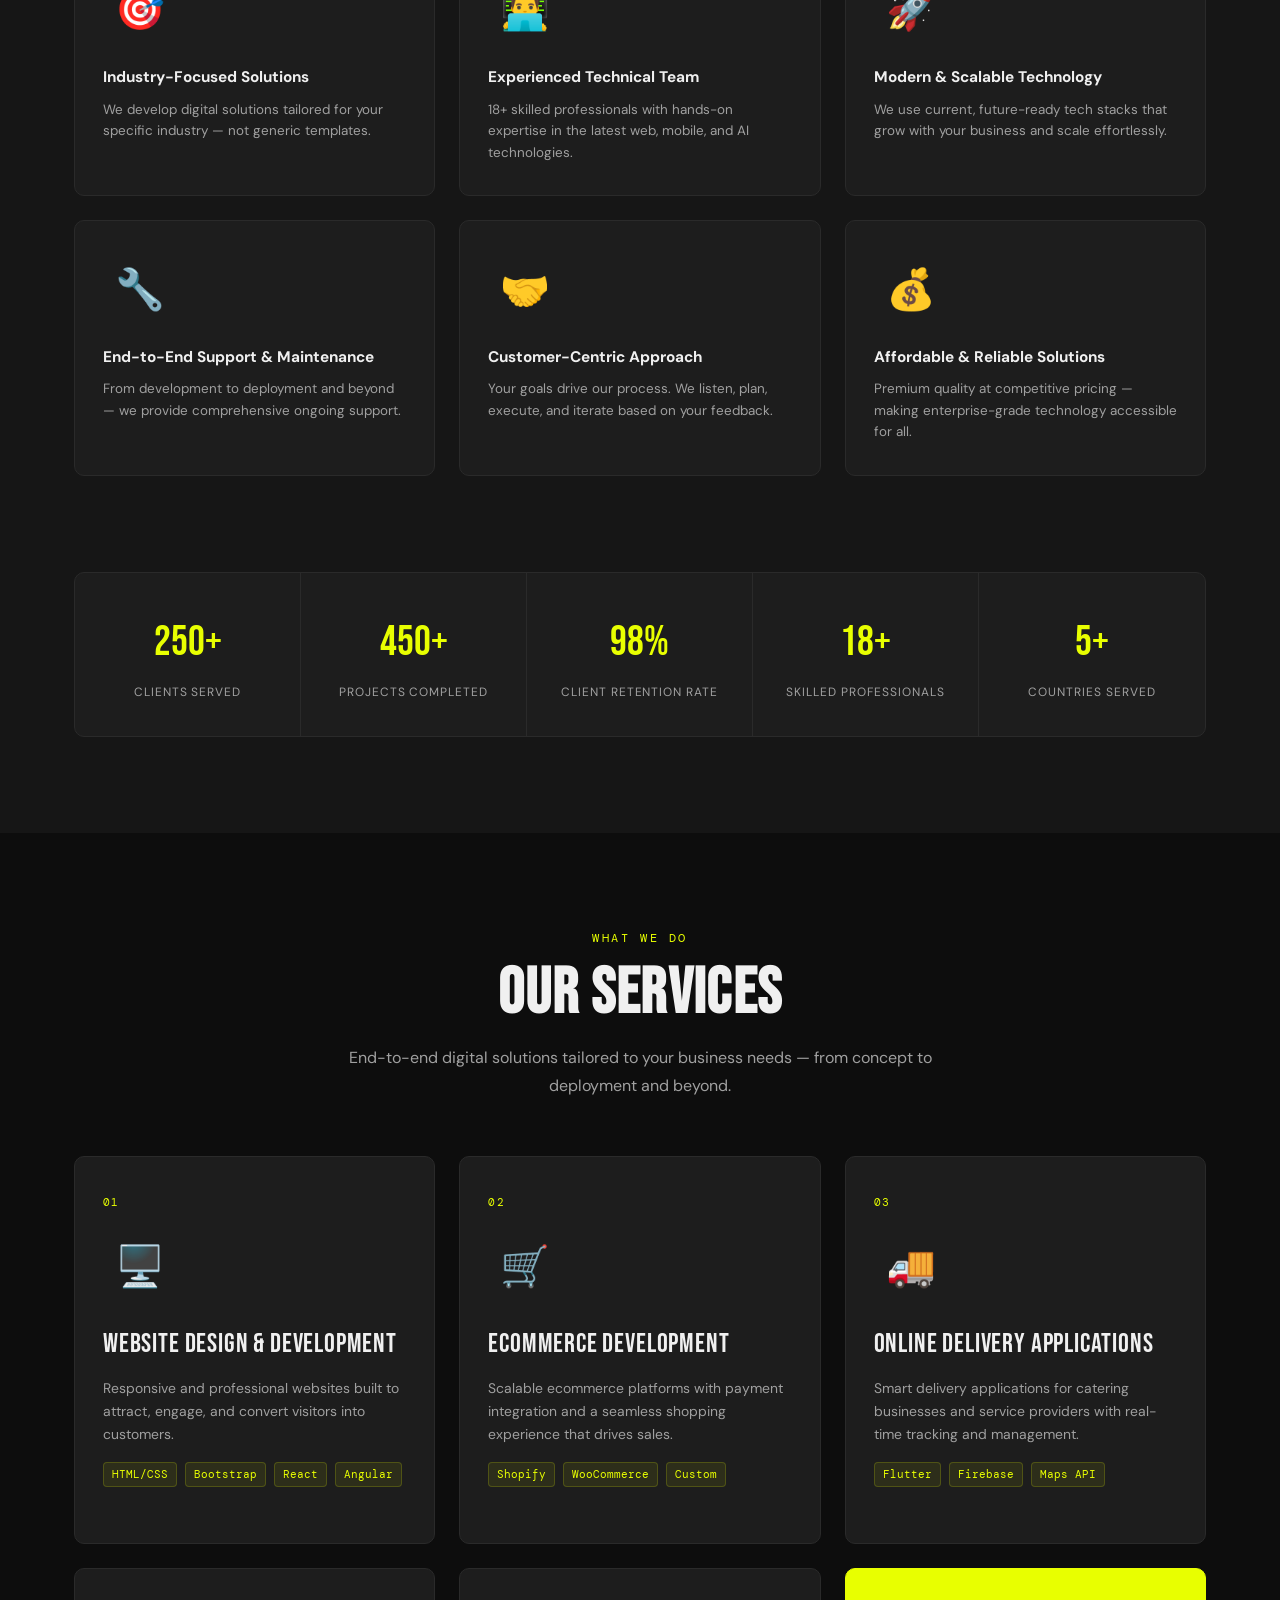
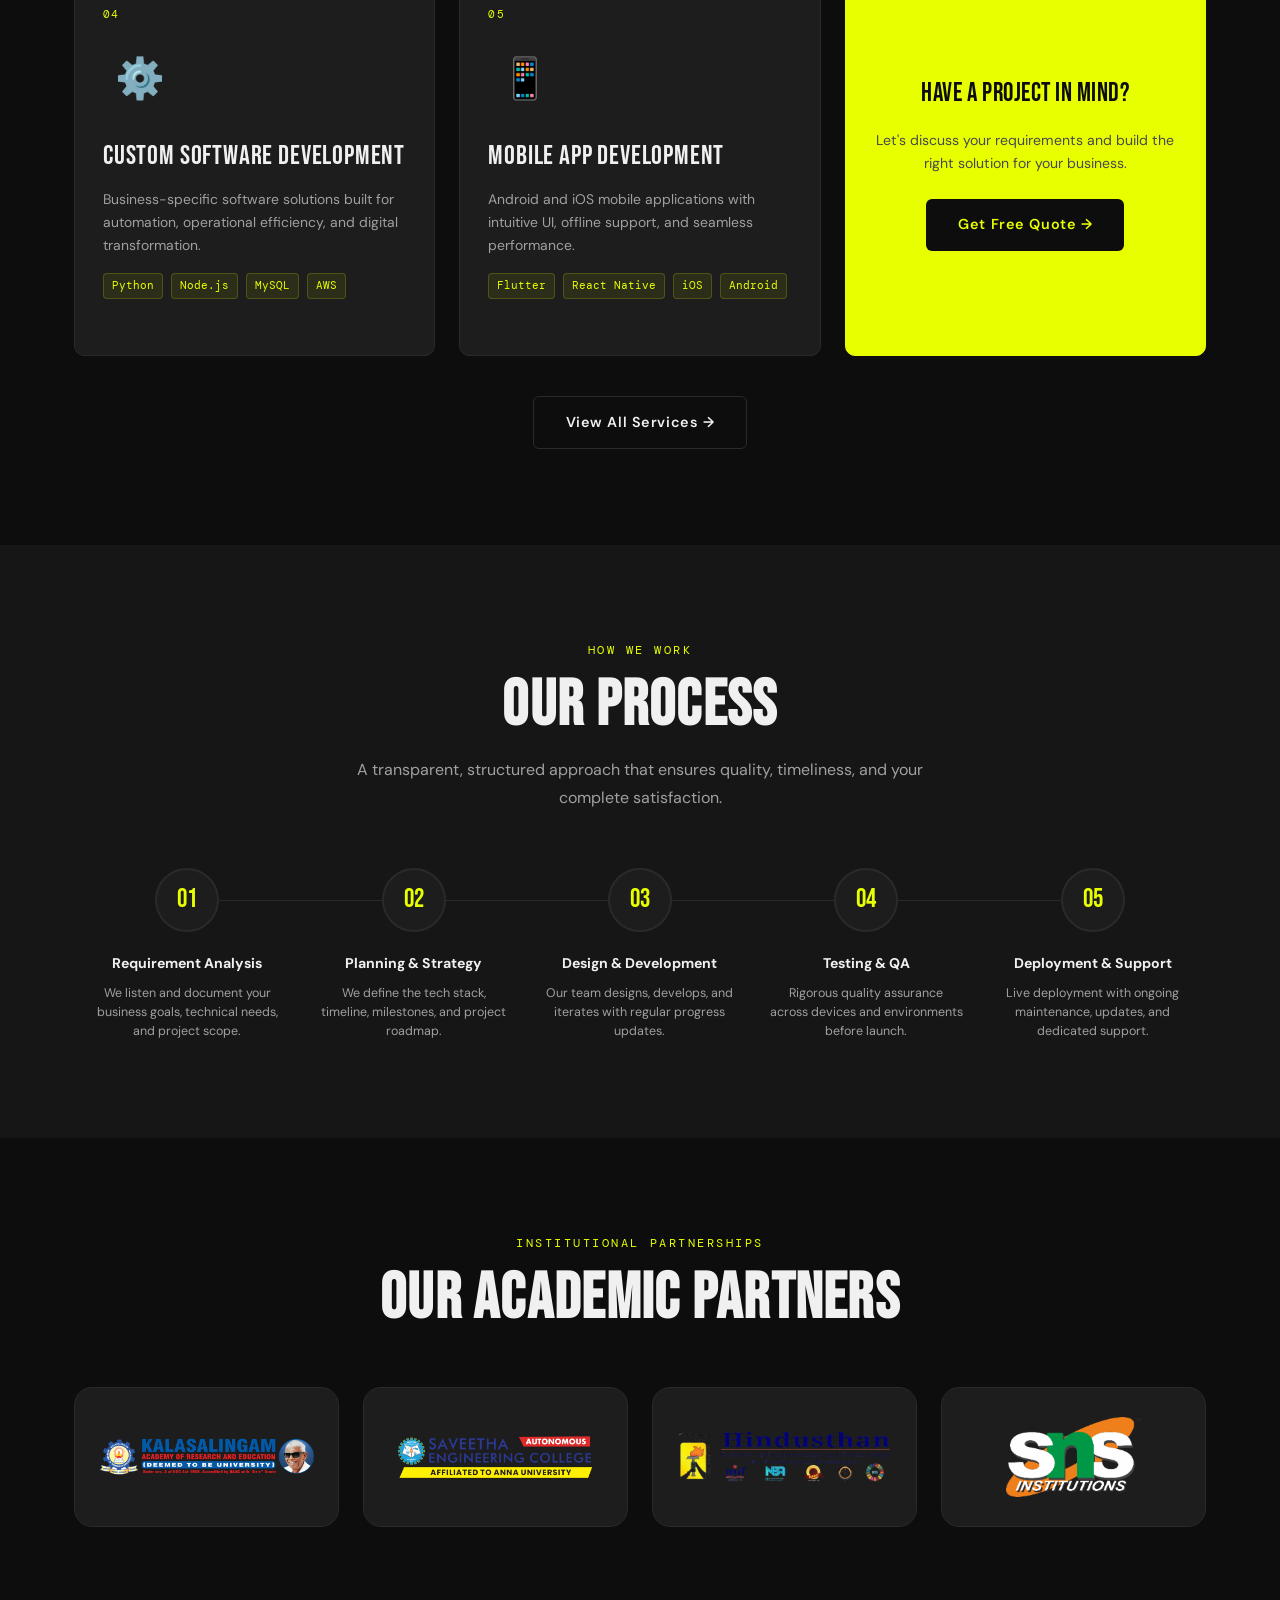
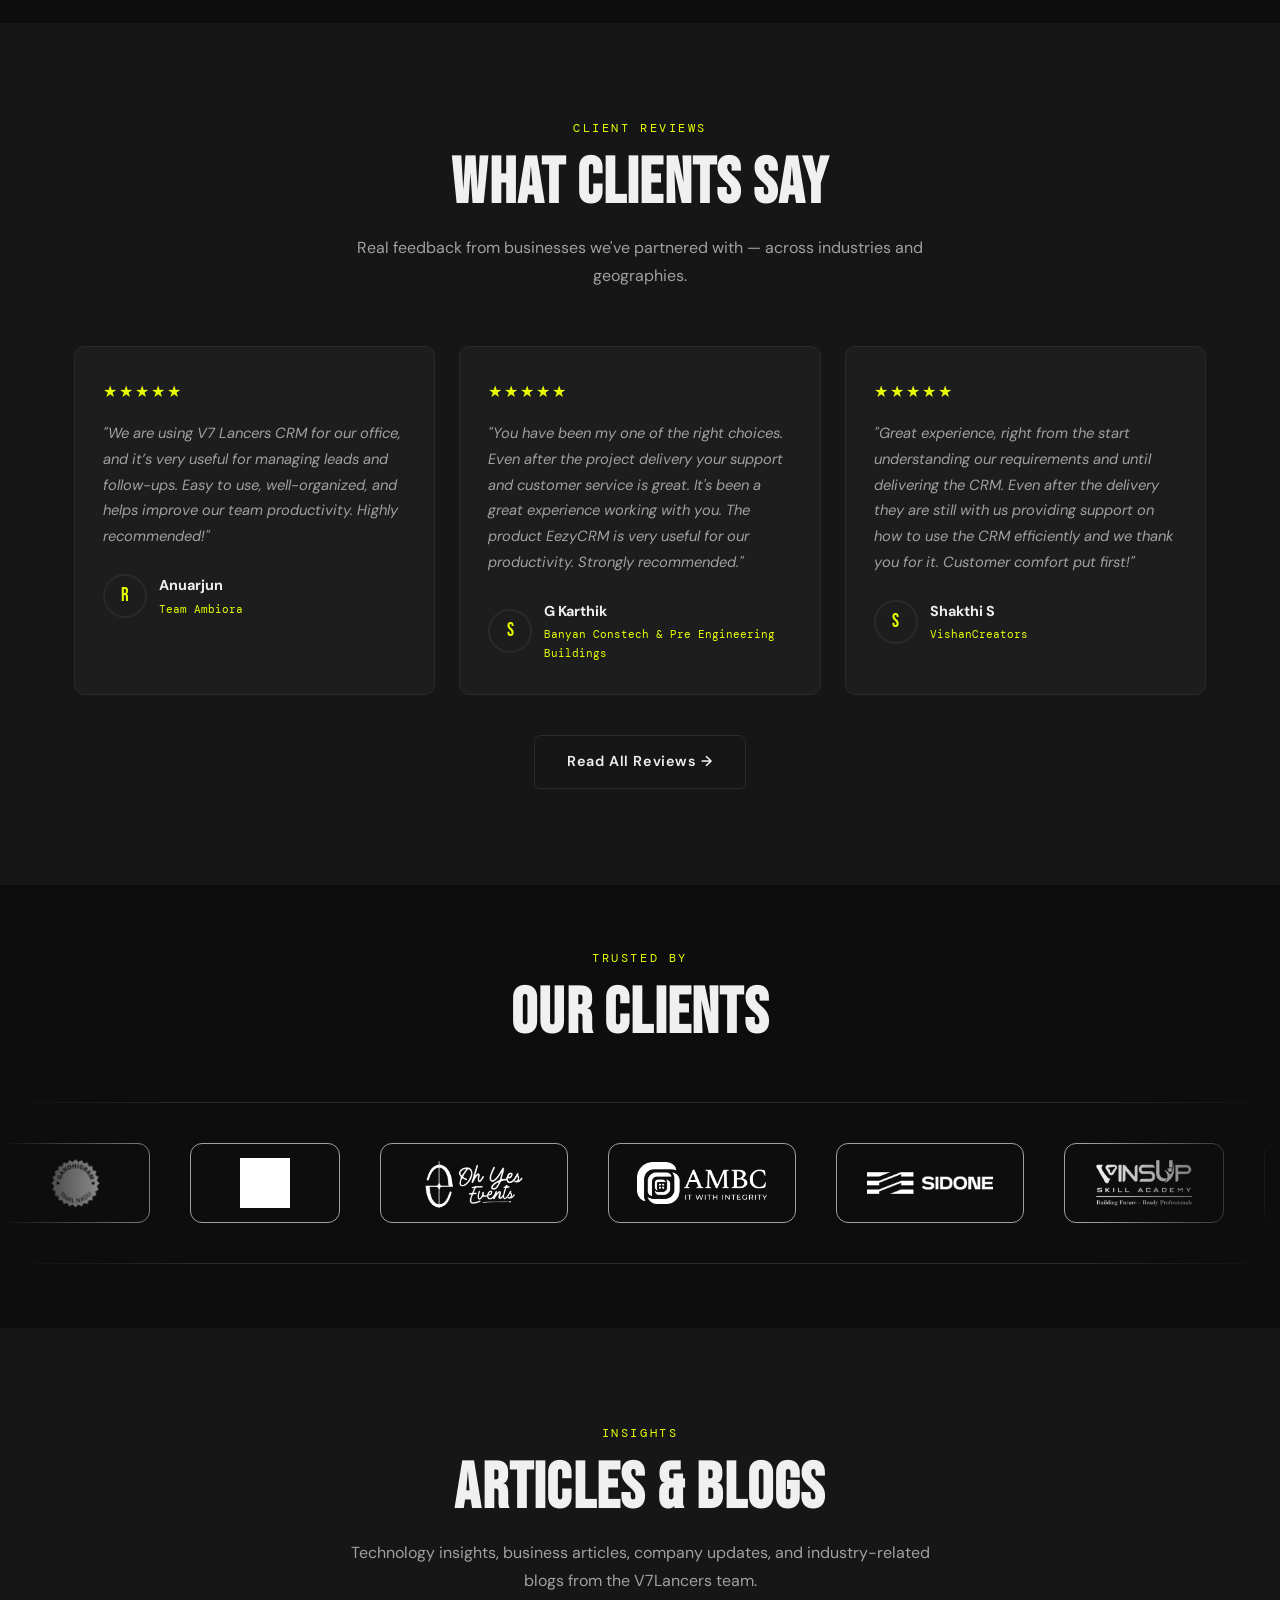
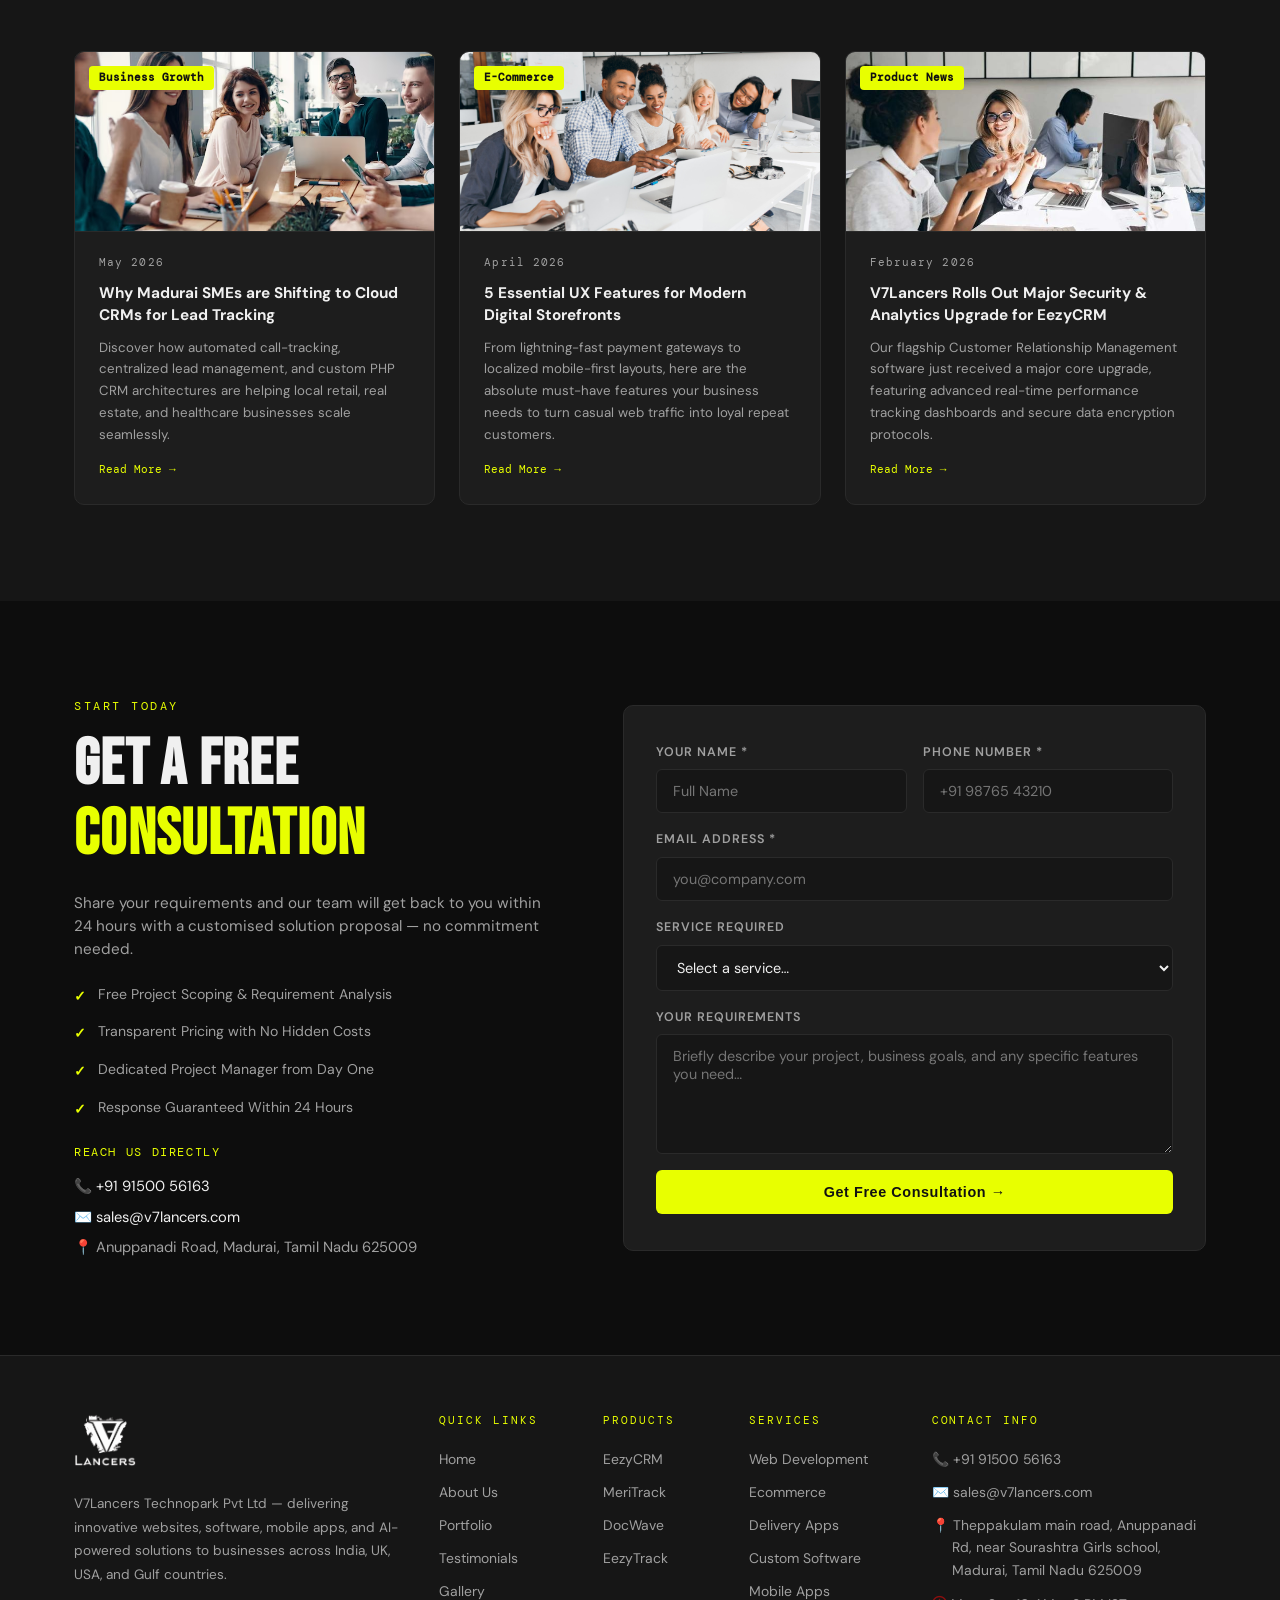
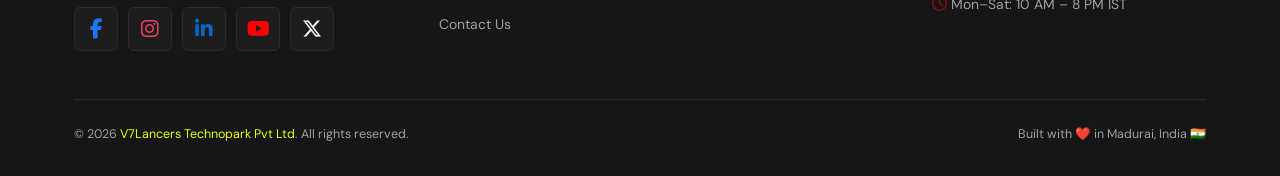
==== commit 4265aa91: "feat: update product images and paths for improved asset organization" ====
--- a/index.html
+++ b/index.html
@@ -710,7 +710,7 @@
             </div>
             <div class="ps-screen-body">
               <div class="ps-product-preview">
-                <img src="assets/home-product/eezycrm-dashboard.png" alt="EezyCRM Dashboard">
+                <img src="assets/product/eezycrm-dashboard.png" alt="EezyCRM Dashboard">
               </div>
 
               <p class="ps-product-tagline">
@@ -748,7 +748,7 @@
             <div class="ps-screen-body">
 
               <div class="ps-product-preview">
-                <img src="assets/home-product/meritrack-dashboard.png" alt="MeriTrack Dashboard">
+                <img src="assets/product/meritrack-dashboard.png" alt="MeriTrack Dashboard">
               </div>
 
               <p class="ps-product-tagline">
@@ -790,7 +790,7 @@
             <div class="ps-screen-body">
 
               <div class="ps-product-preview">
-                <img src="assets/home-product/docwave-dashboard.png" alt="DocWave Dashboard">
+                <img src="assets/product/docwave-dashboard.png" alt="DocWave Dashboard">
               </div>
 
               <p class="ps-product-tagline">
@@ -831,7 +831,7 @@
             <div class="ps-screen-body">
 
               <div class="ps-product-preview">
-                <img src="assets/home-product/eezytrack-dashboard.png" alt="EezyTrack Dashboard">
+                <img src="assets/product/eezytrack-dashboard.png" alt="EezyTrack Dashboard">
 
               </div>
 
